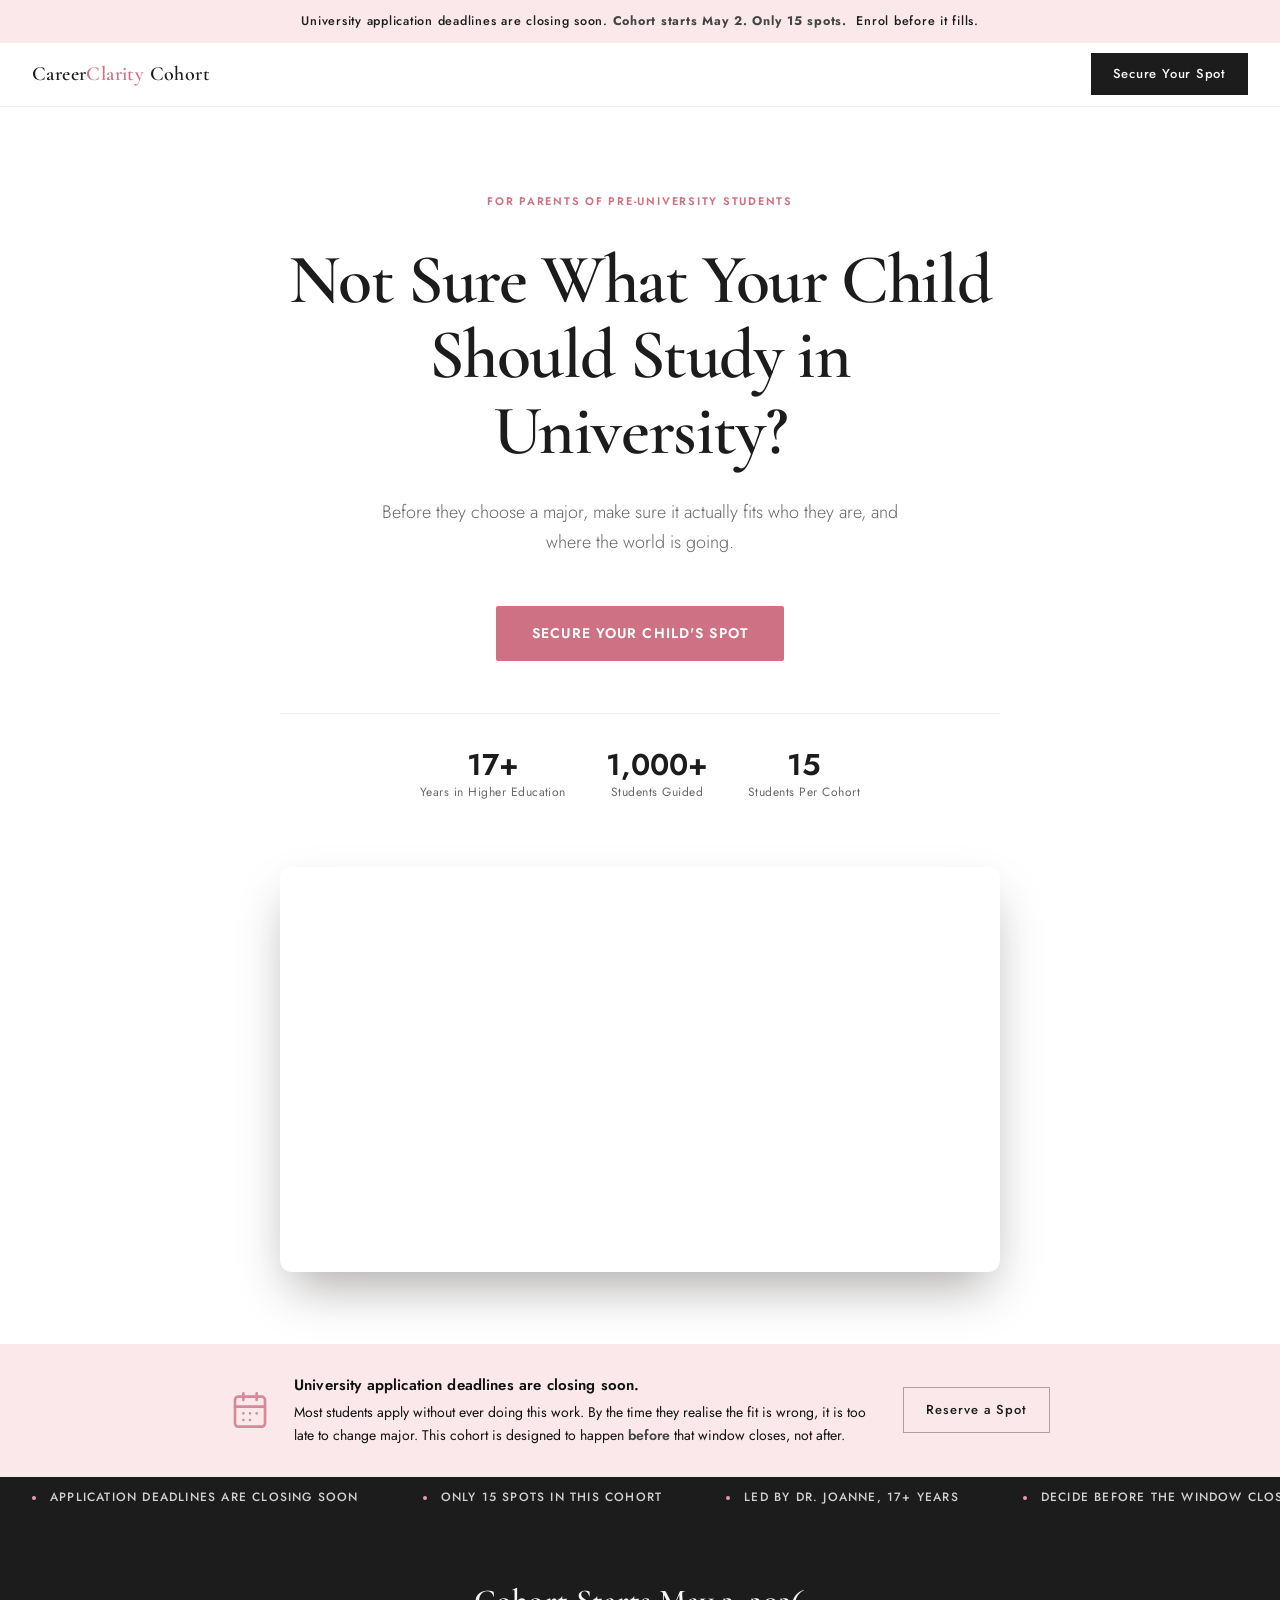
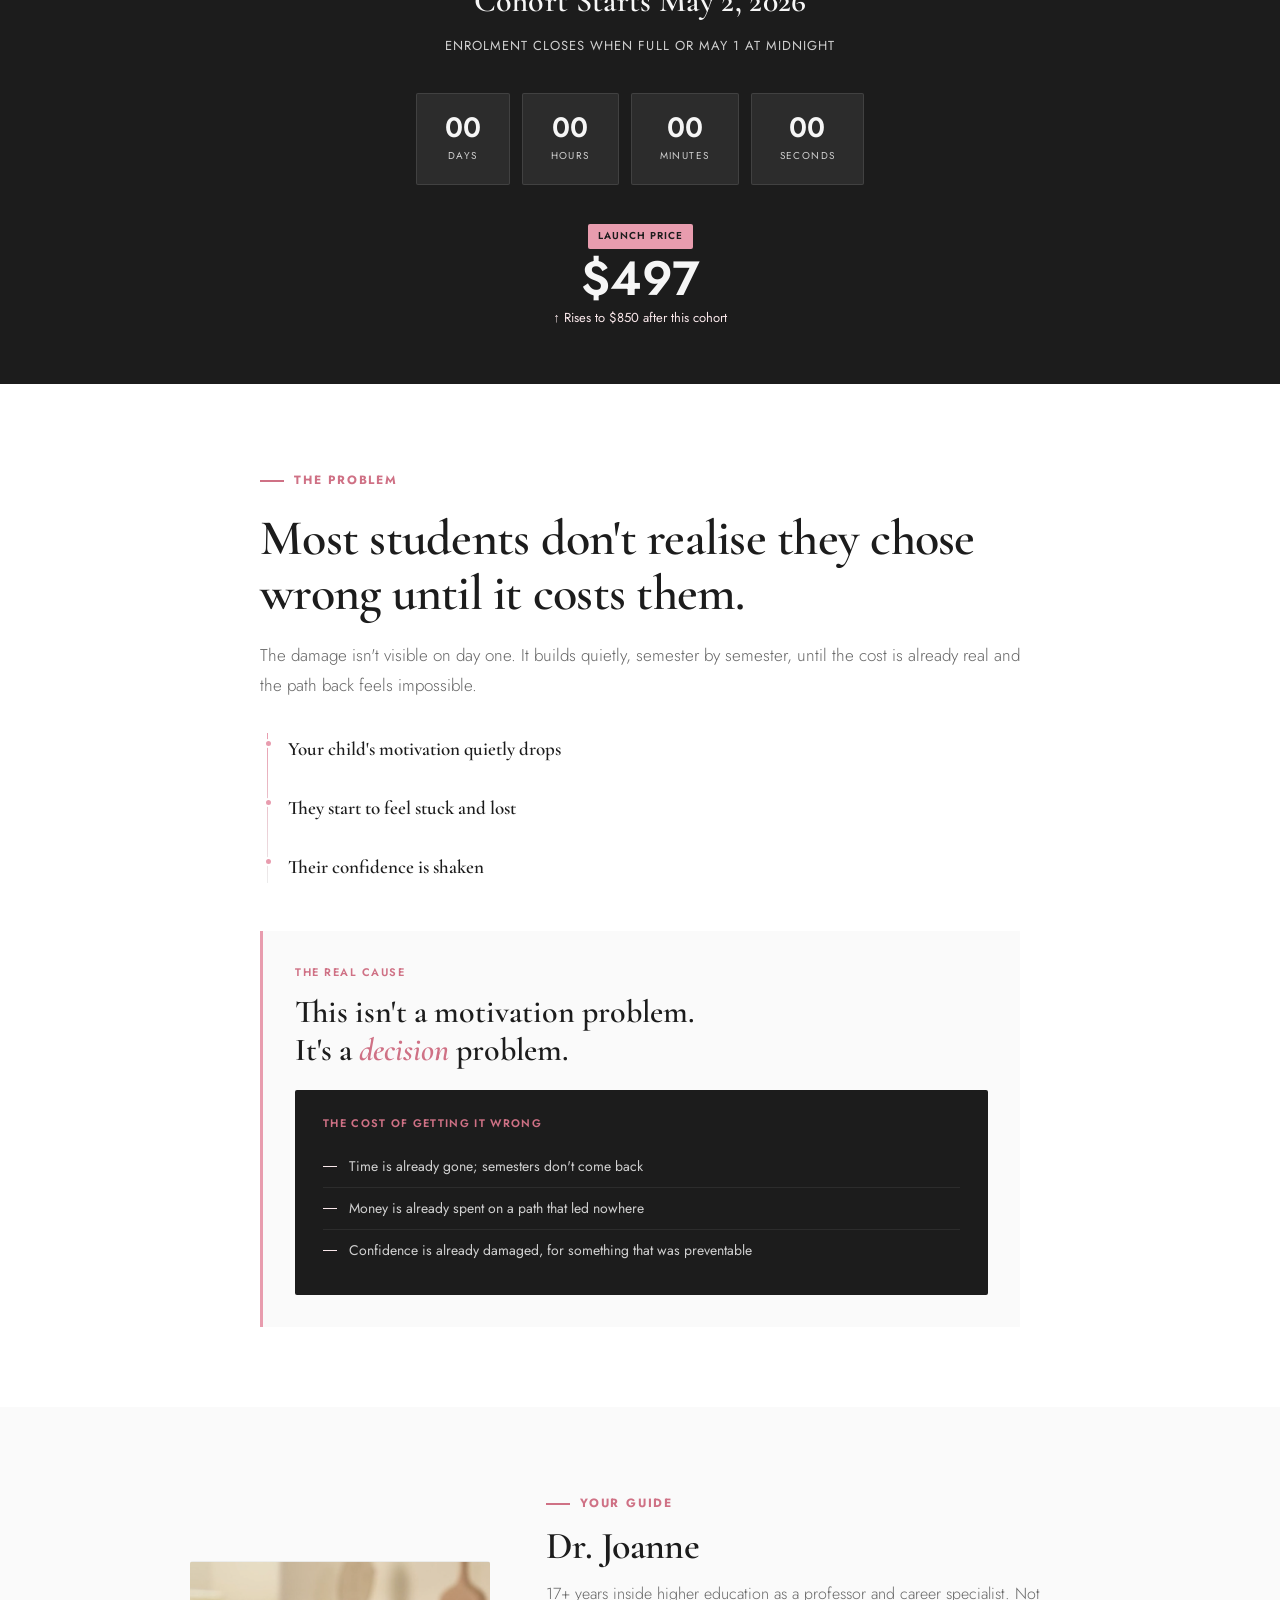
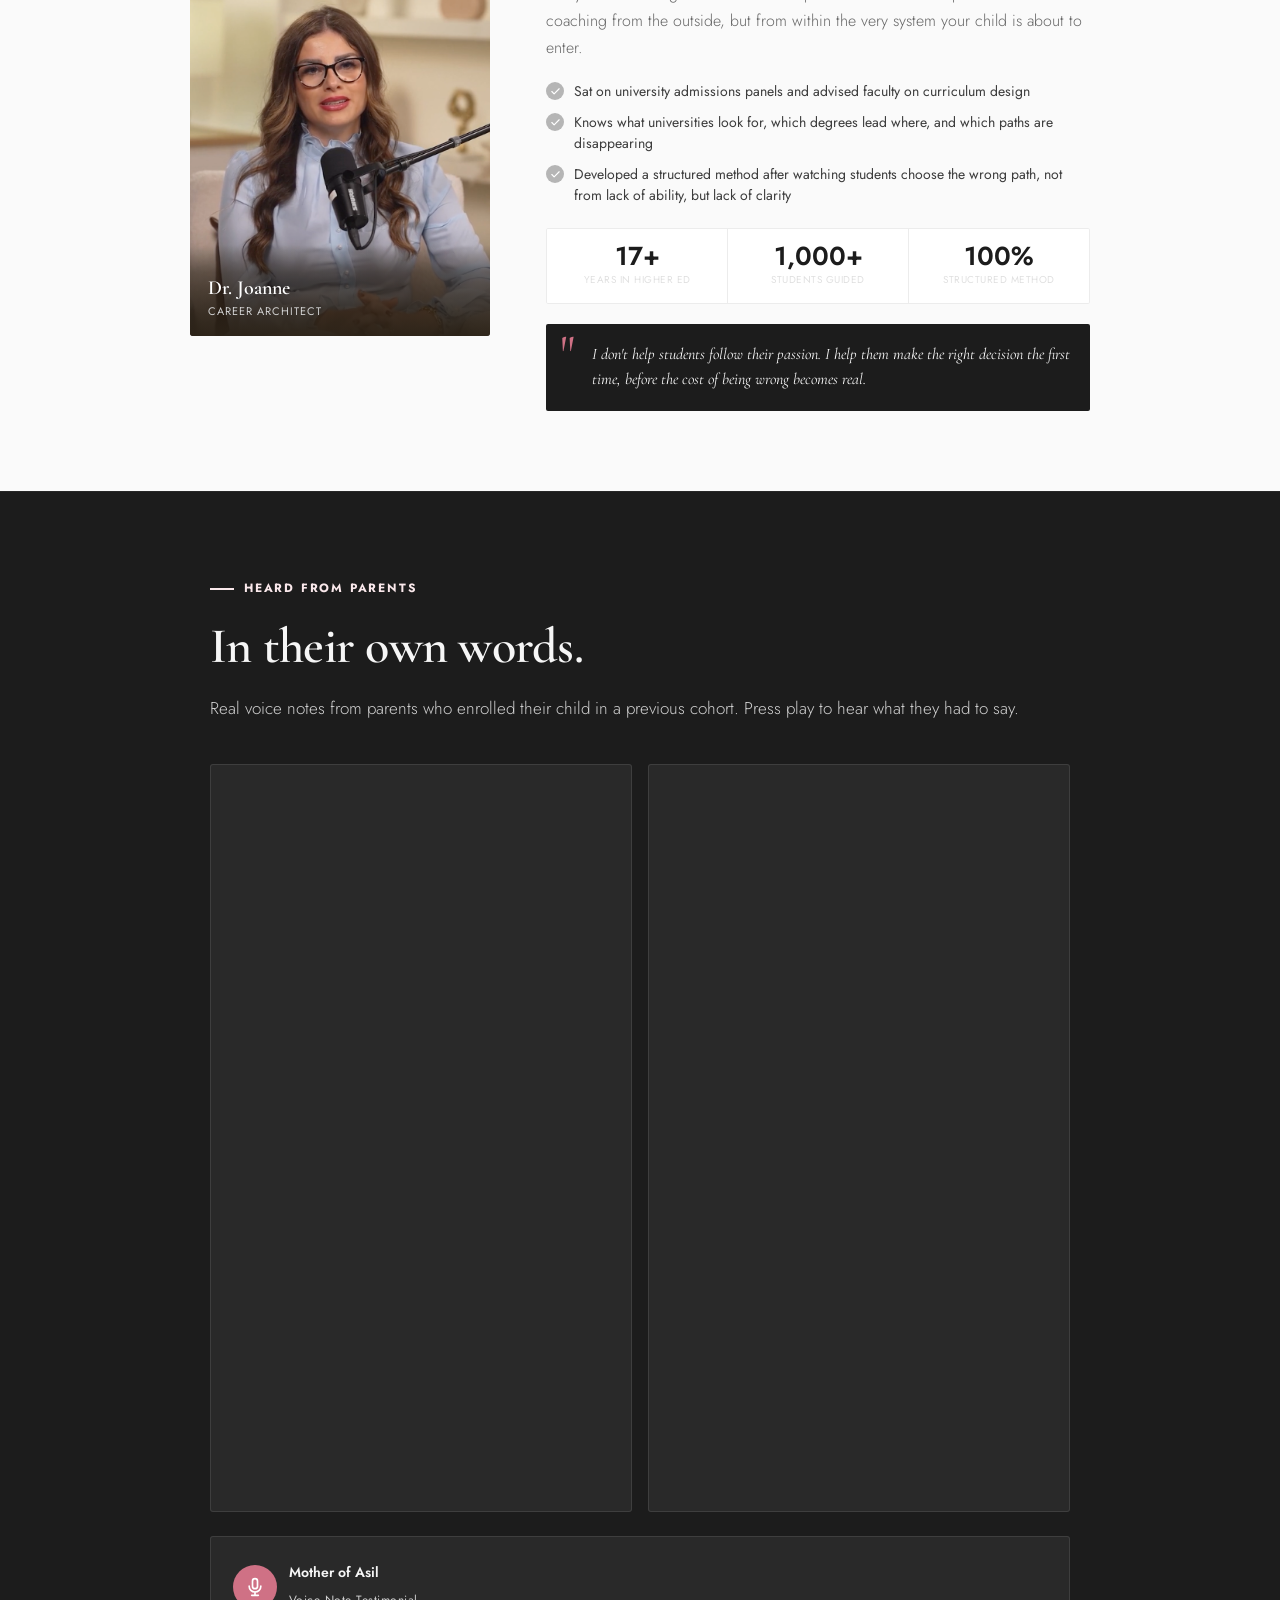
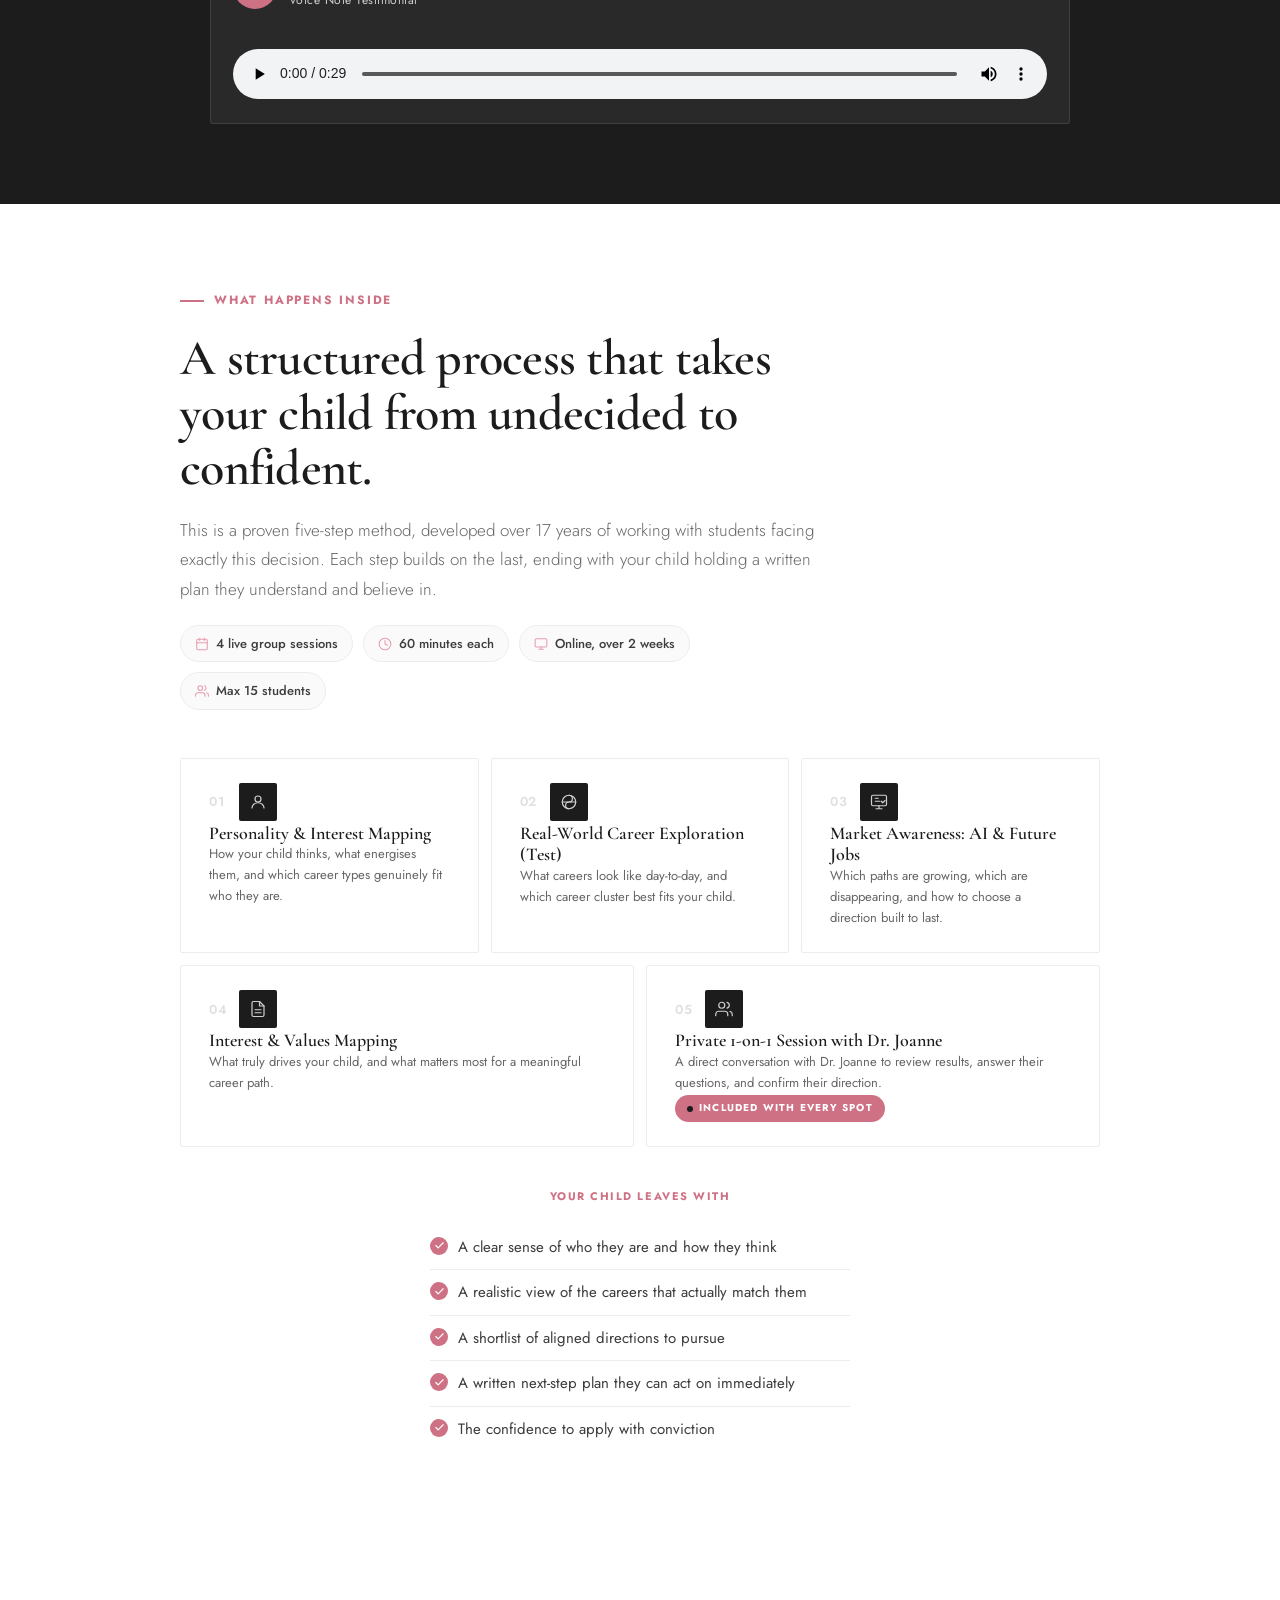
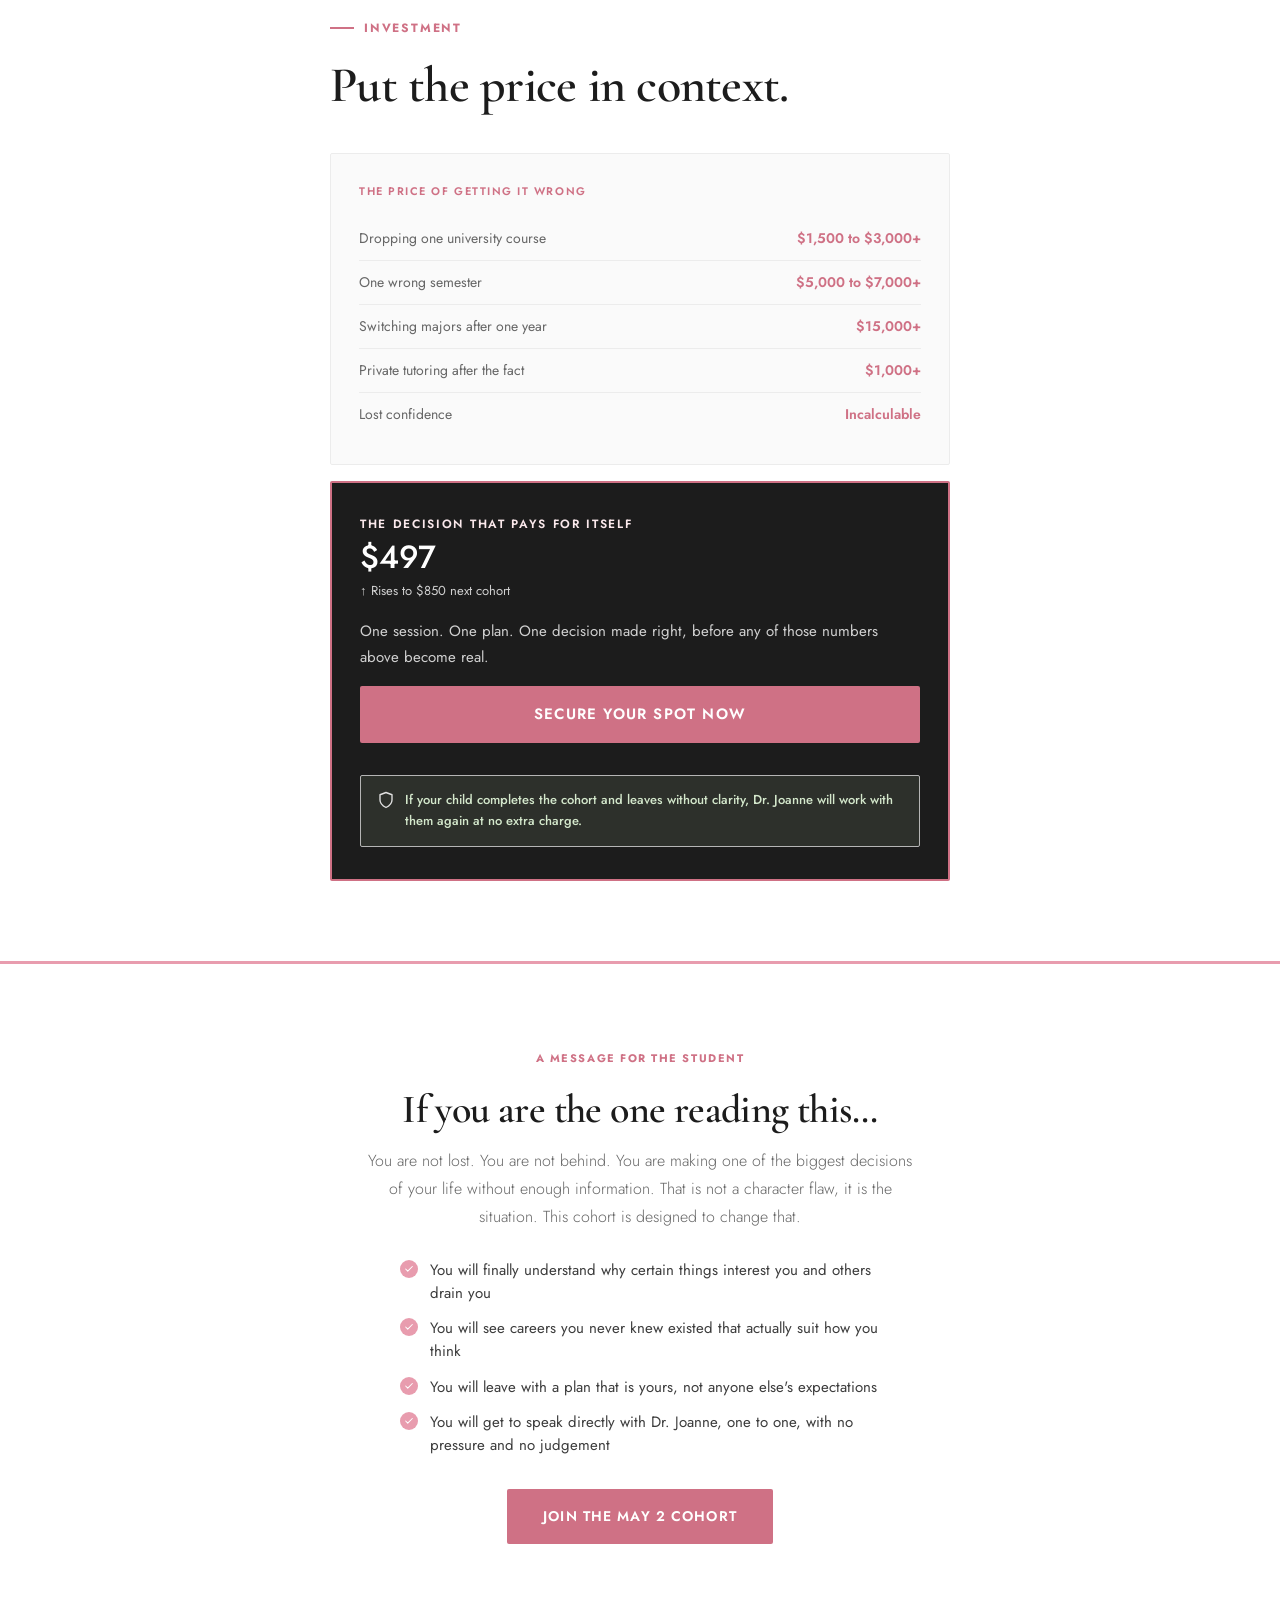
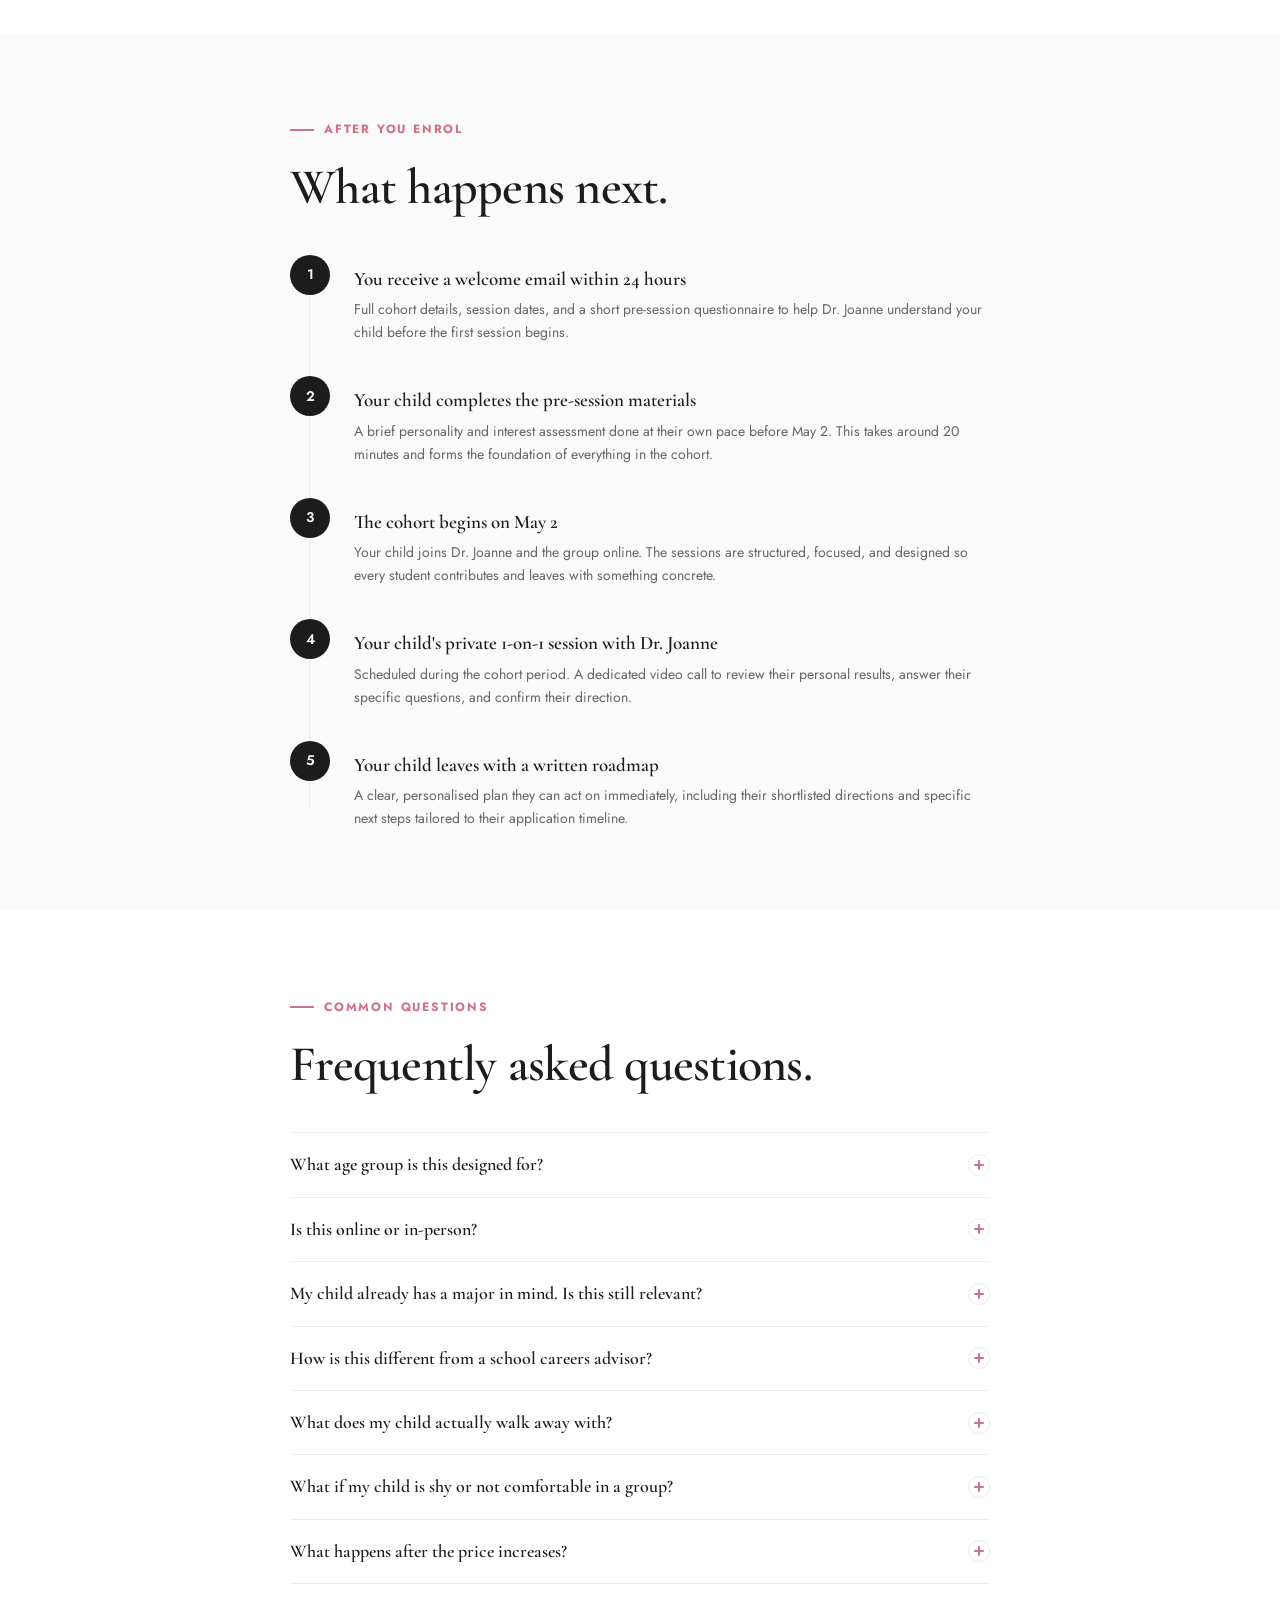
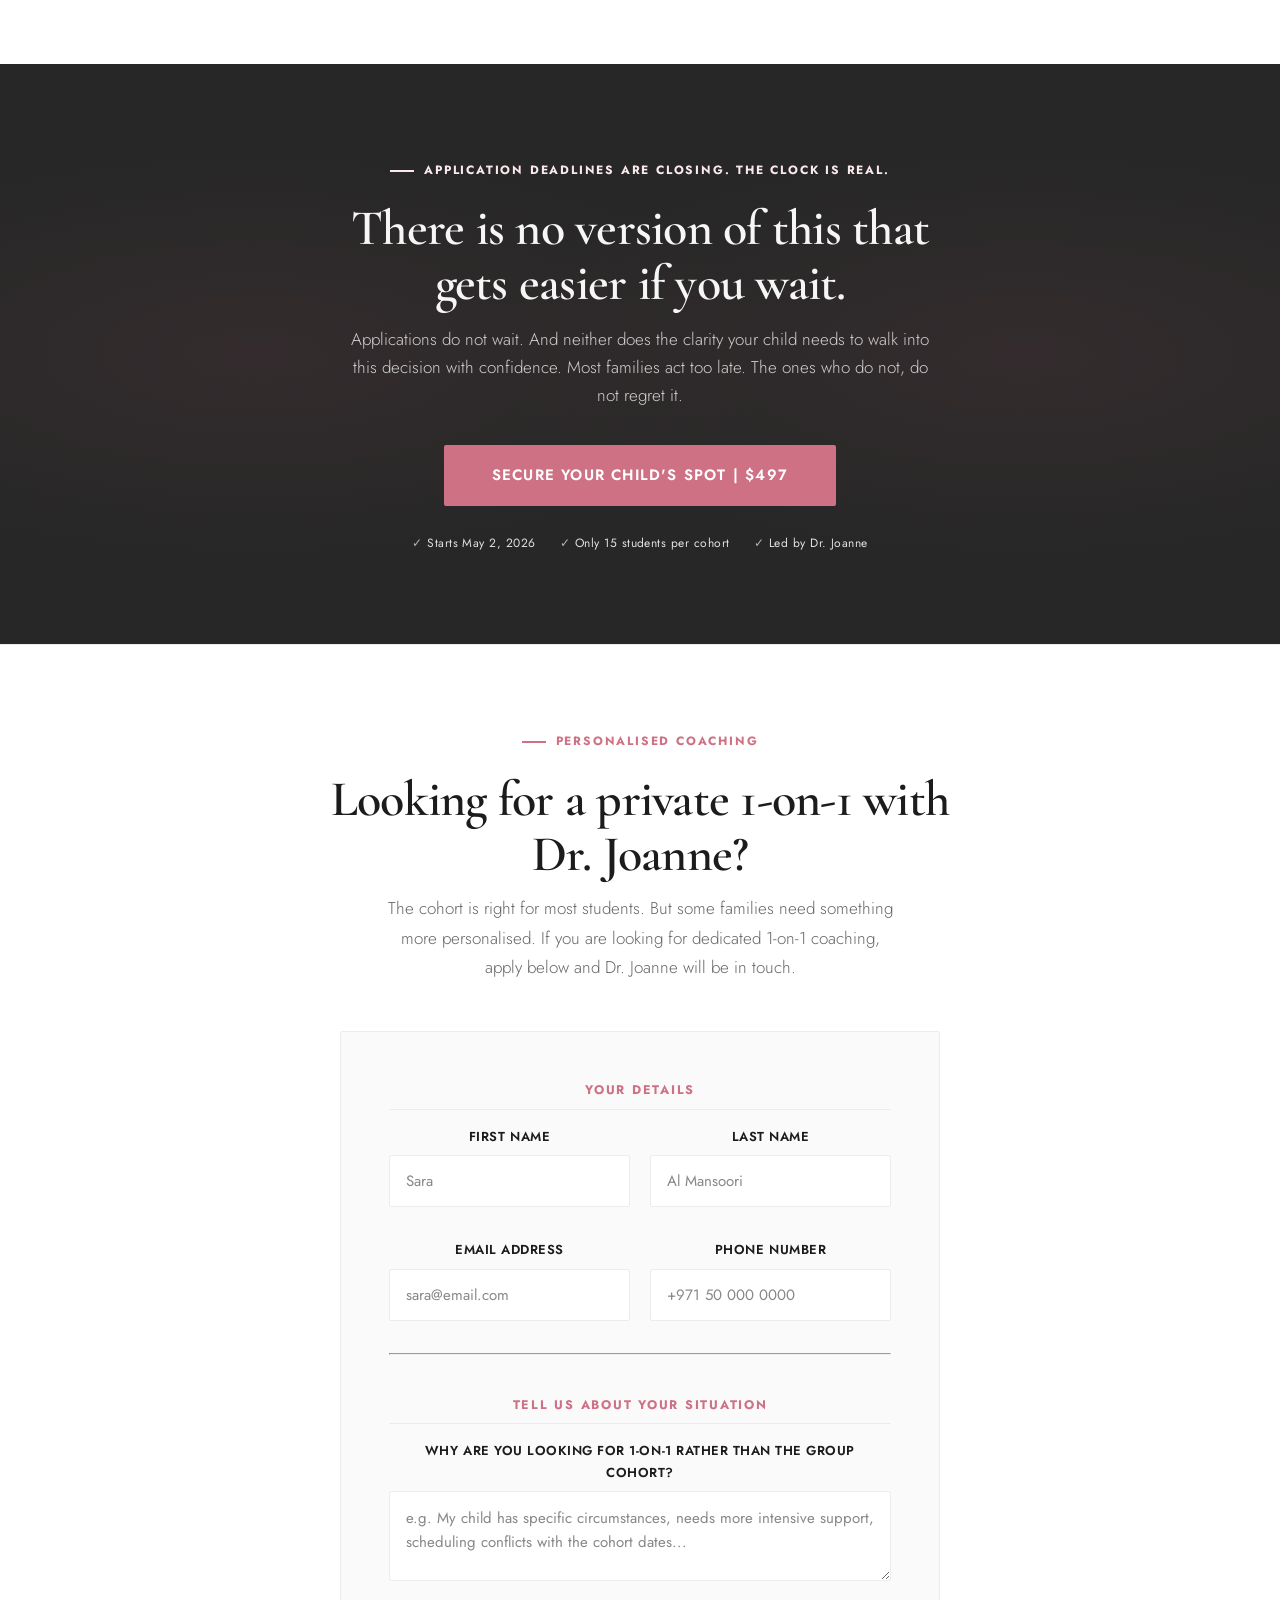
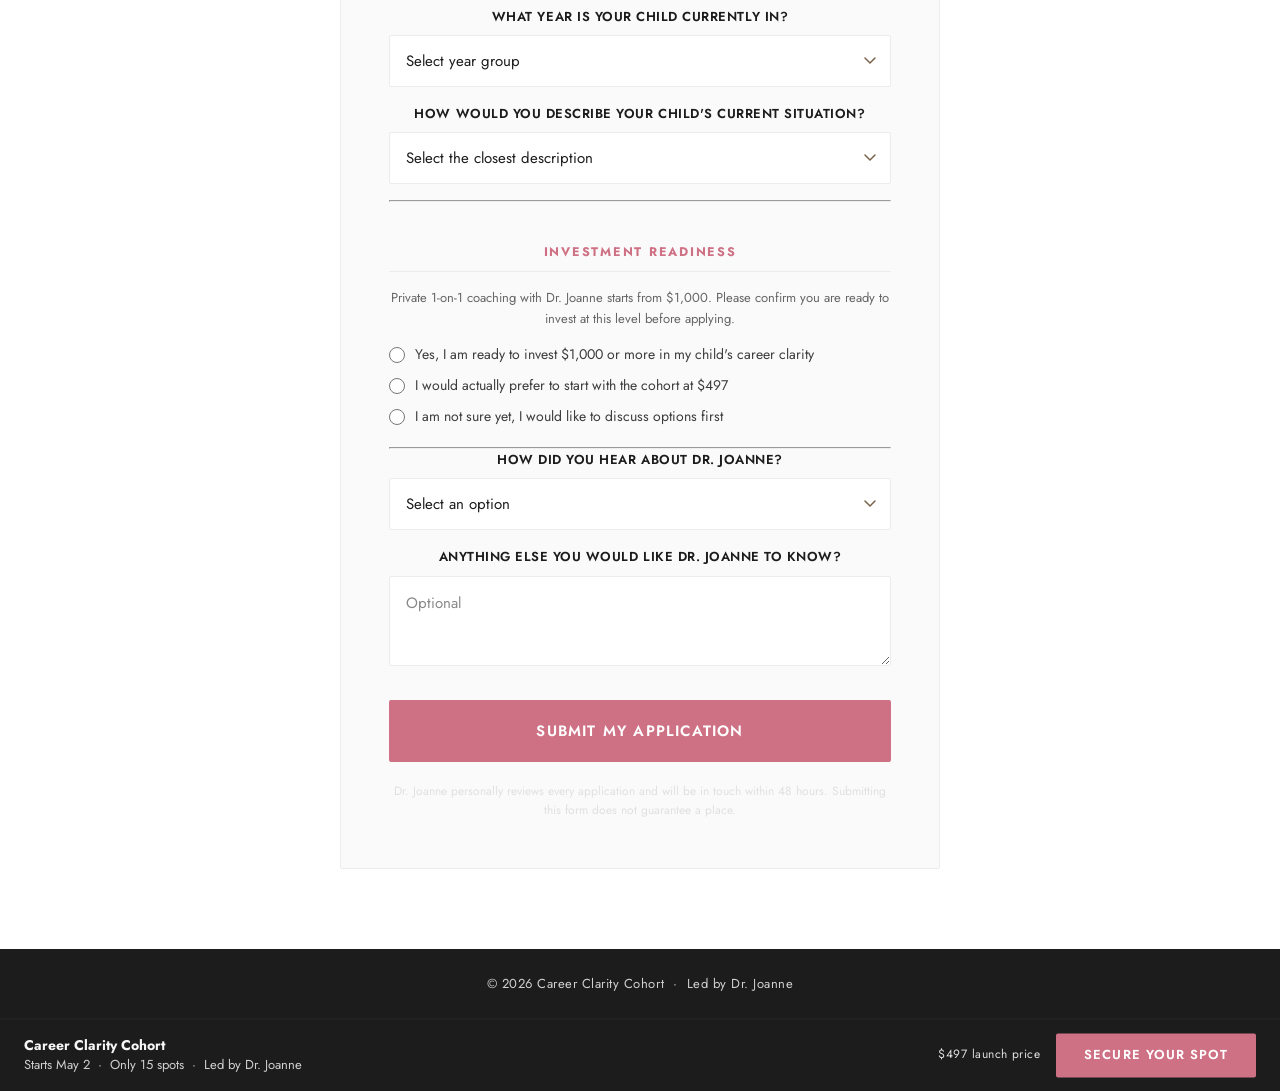
==== index.html @ 22e3869b "Add Meta Pixel: PageView on load, Lead on form submit, InitiateCheckout on CTA clicks" ====
<!DOCTYPE html>
<html lang="en">
<head>
<meta charset="UTF-8">
<meta name="viewport" content="width=device-width, initial-scale=1.0">
<title>Career Clarity Cohort | Dr. Joanne | Help Your Child Choose the Right University Path</title>
<meta name="description" content="A structured 5-step cohort led by Dr. Joanne with 17+ years in higher education. Help your pre-university child gain career clarity before application deadlines close.">
<link rel="preconnect" href="https://fonts.googleapis.com">
<link href="https://fonts.googleapis.com/css2?family=Cormorant+Garamond:ital,wght@0,400;0,500;0,600;0,700;1,400;1,600&family=Jost:wght@300;400;500;600&display=swap" rel="stylesheet">
<link rel="stylesheet" href="styles.css">

<!-- Meta Pixel Code -->
<script>
!function(f,b,e,v,n,t,s)
{if(f.fbq)return;n=f.fbq=function(){n.callMethod?
n.callMethod.apply(n,arguments):n.queue.push(arguments)};
if(!f._fbq)f._fbq=n;n.push=n;n.loaded=!0;n.version='2.0';
n.queue=[];t=b.createElement(e);t.async=!0;
t.src=v;s=b.getElementsByTagName(e)[0];
s.parentNode.insertBefore(t,s)}(window, document,'script',
'https://connect.facebook.net/en_US/fbevents.js');
fbq('init', '1620728325803821');
fbq('track', 'PageView');
</script>
<noscript><img height="1" width="1" style="display:none"
src="https://www.facebook.com/tr?id=1620728325803821&ev=PageView&noscript=1"
/></noscript>
<!-- End Meta Pixel Code -->
</head>
<body>

<!-- TOPBAR -->
<div class="topbar">
  University application deadlines are closing soon. <em>Cohort starts May 2. Only 15 spots.</em> &nbsp;Enrol before it fills.
</div>

<!-- NAV -->
<nav>
  <div class="nav-logo">Career<span>Clarity</span> Cohort</div>
  <a href="https://stan.store/DrJoanne/p/join-me-at-the-career-clarity-cohort"  class="nav-cta">Secure Your Spot</a>
</nav>

<!-- STICKY CTA -->
<div class="sticky-cta" id="stickyCta">
  <div class="sticky-cta-text">
    <strong>Career Clarity Cohort</strong>
    Starts May 2 &nbsp;·&nbsp; Only 15 spots &nbsp;·&nbsp; Led by Dr. Joanne
  </div>
  <div class="sticky-cta-right">
    <span class="sticky-cta-date">$497 launch price</span>
    <a href="https://stan.store/DrJoanne/p/join-me-at-the-career-clarity-cohort"  class="btn-primary">Secure Your Spot</a>
  </div>
</div>

<!-- HERO -->
<div class="hero" id="hero">
  <div class="hero-left">
    <div class="eyebrow">For Parents of Pre-University Students</div>
    <h1>Not Sure What Your Child<br>Should Study in University?</h1>
    <p class="hero-sub">Before they choose a major, make sure it actually fits who they are, and where the world is going.</p>
    <div class="hero-actions">
      <a href="https://stan.store/DrJoanne/p/join-me-at-the-career-clarity-cohort"  class="btn-primary">Secure Your Child's Spot</a>
    </div>
    <div class="hero-trust">
      <div class="trust-item">
        <span class="num" data-counter="17" data-suffix="+">0</span>
        <span class="lbl">Years in Higher Education</span>
      </div>
      <div class="trust-item">
        <span class="num" data-counter="1000" data-suffix="+">0</span>
        <span class="lbl">Students Guided</span>
      </div>
      <div class="trust-item">
        <span class="num" data-counter="15" data-suffix="">0</span>
        <span class="lbl">Students Per Cohort</span>
      </div>
    </div>
  </div>
</div>

<!-- VSL EMBED -->
<div class="vsl-wrap" data-reveal>
  <div class="vsl-embed">
    <iframe
      src="https://player.vimeo.com/video/1182881882?badge=0&autopause=0&player_id=0&app_id=58479&title=0&byline=0&portrait=0&responsive=1"
      frameborder="0"
      allow="autoplay; fullscreen; picture-in-picture; clipboard-write; encrypted-media"
      allowfullscreen
      title="Career Clarity Cohort — Watch: Is This Right for Your Child?"
    ></iframe>
  </div>
</div>

<!-- ADMISSIONS URGENCY BAR -->
<div class="admissions-bar">
  <div class="admissions-inner">
    <div class="adm-icon">
      <svg viewBox="0 0 24 24" fill="none" stroke="currentColor" stroke-width="1.6" stroke-linecap="round" stroke-linejoin="round"><rect x="3" y="4" width="18" height="18" rx="2"/><path d="M16 2v4M8 2v4M3 10h18"/><path d="M8 14h.01M12 14h.01M16 14h.01M8 18h.01M12 18h.01"/></svg>
    </div>
    <div class="adm-text">
      <strong>University application deadlines are closing soon.</strong>
      Most students apply without ever doing this work. By the time they realise the fit is wrong, it is too late to change major. This cohort is designed to happen <em>before</em> that window closes, not after.
    </div>
    <a href="#enroll" class="adm-cta">Reserve a Spot</a>
  </div>
</div>

<!-- TICKER -->
<div class="ticker" aria-hidden="true">
  <div class="ticker-inner">
    <span class="ticker-item"><span class="ticker-dot"></span> Application deadlines are closing soon</span>
    <span class="ticker-item"><span class="ticker-dot"></span> Only 15 spots in this cohort</span>
    <span class="ticker-item"><span class="ticker-dot"></span> Led by Dr. Joanne, 17+ years</span>
    <span class="ticker-item"><span class="ticker-dot"></span> Decide before the window closes</span>
    <span class="ticker-item"><span class="ticker-dot"></span> Structured. Small group. Results.</span>
    <span class="ticker-item"><span class="ticker-dot"></span> Real-world career exploration</span>
    <span class="ticker-item"><span class="ticker-dot"></span> Launch price: $497</span>
    <span class="ticker-item"><span class="ticker-dot"></span> Application deadlines are closing soon</span>
    <span class="ticker-item"><span class="ticker-dot"></span> Only 15 spots in this cohort</span>
    <span class="ticker-item"><span class="ticker-dot"></span> Led by Dr. Joanne, 17+ years</span>
    <span class="ticker-item"><span class="ticker-dot"></span> Decide before the window closes</span>
    <span class="ticker-item"><span class="ticker-dot"></span> Structured. Small group. Results.</span>
    <span class="ticker-item"><span class="ticker-dot"></span> Real-world career exploration</span>
    <span class="ticker-item"><span class="ticker-dot"></span> Launch price: $497</span>
  </div>
</div>

<!-- COUNTDOWN -->
<div class="urgency">
  <div class="urgency-heading">Cohort Starts May 2, 2026</div>
  <div class="urgency-sub">Enrolment closes when full or May 1 at midnight</div>
  <div class="countdown">
    <div class="cd-unit"><span class="num" id="cd-d">14</span><span class="lbl">Days</span></div>
    <div class="cd-unit"><span class="num" id="cd-h">09</span><span class="lbl">Hours</span></div>
    <div class="cd-unit"><span class="num" id="cd-m">22</span><span class="lbl">Minutes</span></div>
    <div class="cd-unit"><span class="num" id="cd-s">00</span><span class="lbl">Seconds</span></div>
  </div>
  <div class="urgency-bottom">
    <div class="urgency-price-block">
      <span class="launch-tag">Launch Price</span>
      <span class="price-main">$497</span>
      <span class="price-after">↑ Rises to $850 after this cohort</span>
    </div>
  </div>
</div>

<!-- PROBLEM STACKED -->
<section class="problem-section" id="problem">
  <div class="problem-stack">
    <div class="sec-label" data-reveal>The Problem</div>
    <h2 data-reveal>Most students don't realise they chose wrong until it costs them.</h2>
    <p class="body-lg" data-reveal>The damage isn't visible on day one. It builds quietly, semester by semester, until the cost is already real and the path back feels impossible.</p>

    <div class="timeline" data-reveal>
      <div class="tl-item">
        <h4>Your child's motivation quietly drops</h4>
      </div>
      <div class="tl-item">
        <h4>They start to feel stuck and lost</h4>
      </div>
      <div class="tl-item">
        <h4>Their confidence is shaken</h4>
      </div>
    </div>

    <div class="reframe-block" data-reveal>
      <div class="rb-label">The Real Cause</div>
      <h3>This isn't a motivation problem.<br>It's a <em>decision</em> problem.</h3>
      <div class="consequence-block">
        <h4>The cost of getting it wrong</h4>
        <ul>
          <li>Time is already gone; semesters don't come back</li>
          <li>Money is already spent on a path that led nowhere</li>
          <li>Confidence is already damaged, for something that was preventable</li>
        </ul>
      </div>
    </div>
  </div>
</section>

<!-- DR. JOANNE -->
<section class="authority-section" id="about">
  <div class="authority-inner">
    <div class="auth-photo-wrap" data-reveal>
      <img src="dr-joanna.png" alt="Dr. Joanne" style="width:100%;height:100%;object-fit:cover;object-position:center top;display:block;">
      <div class="auth-photo-caption">
        <span class="cn">Dr. Joanne</span>
        <span class="ct">Career Architect</span>
      </div>
    </div>
    <div class="auth-bio" data-reveal>
      <div class="sec-label">Your Guide</div>
      <h2>Dr. Joanne</h2>
      <p class="auth-tagline">17+ years inside higher education as a professor and career specialist. Not coaching from the outside, but from within the very system your child is about to enter.</p>
      <div class="auth-credentials">
        <div class="auth-cred-item">Sat on university admissions panels and advised faculty on curriculum design</div>
        <div class="auth-cred-item">Knows what universities look for, which degrees lead where, and which paths are disappearing</div>
        <div class="auth-cred-item">Developed a structured method after watching students choose the wrong path, not from lack of ability, but lack of clarity</div>
      </div>
      <div class="auth-stats">
        <div class="auth-stat"><span class="sn">17+</span><span class="sl">Years in Higher Ed</span></div>
        <div class="auth-stat"><span class="sn">1,000+</span><span class="sl">Students Guided</span></div>
        <div class="auth-stat"><span class="sn">100%</span><span class="sl">Structured Method</span></div>
      </div>
      <div class="auth-quote">
        <p>I don't help students follow their passion. I help them make the right decision the first time, before the cost of being wrong becomes real.</p>
      </div>
    </div>
  </div>
</section>

<!-- VOICE NOTES -->
<section class="voices-section">
  <div class="voices-inner">
    <div class="sec-label" data-reveal>Heard From Parents</div>
    <h2 data-reveal>In their own words.</h2>
    <p class="body-lg" data-reveal>Real voice notes from parents who enrolled their child in a previous cohort. Press play to hear what they had to say.</p>

    <div class="voices-grid" style="grid-template-columns: repeat(auto-fit, minmax(300px, 1fr));">
      <div class="voice-card" data-reveal style="padding:0; overflow:hidden;">
        <iframe src="https://player.vimeo.com/video/1183459157?h=0&title=0&byline=0&portrait=0" style="width:100%; aspect-ratio:9/16; border:none; display:block;" allow="autoplay; fullscreen; picture-in-picture" allowfullscreen></iframe>
      </div>

      <div class="voice-card" data-reveal data-delay="1" style="padding:0; overflow:hidden;">
        <iframe src="https://player.vimeo.com/video/1183459088?h=0&title=0&byline=0&portrait=0" style="width:100%; aspect-ratio:9/16; border:none; display:block;" allow="autoplay; fullscreen; picture-in-picture" allowfullscreen></iframe>
      </div>
    </div>

    <!-- Voice Note -->
    <div class="voice-card" data-reveal data-delay="2" style="margin-top: 24px;">
      <div style="display:flex;align-items:center;gap:12px; margin-bottom: 20px;">
        <div class="voice-avatar" style="background:var(--clay-text); color:#fff;">
          <svg style="width:20px;height:20px;" fill="none" stroke="currentColor" viewBox="0 0 24 24"><path stroke-linecap="round" stroke-linejoin="round" stroke-width="2" d="M19 11a7 7 0 01-7 7m0 0a7 7 0 01-7-7m7 7v4m0 0H8m4 0h4m-4-8a3 3 0 01-3-3V5a3 3 0 116 0v6a3 3 0 01-3 3z"></path></svg>
        </div>
        <div class="voice-meta">
          <span class="voice-name">Mother of Asil</span>
          <span class="voice-detail">Voice Note Testimonial</span>
        </div>
      </div>
      <audio controls style="width:100%; height: 50px; outline:none; border-radius: 4px;">
        <source src="whatsapp-audio-apr-14-2026.mp3" type="audio/mpeg">
        Your browser does not support the audio element.
      </audio>
    </div>

  </div>
</section>

<!-- SOLUTION -->
<section class="solution-section" id="solution">
  <div class="solution-inner">
    <div class="solution-intro" data-reveal>
      <div class="sec-label">What Happens Inside</div>
      <h2>A structured process that takes your child from undecided to confident.</h2>
      <p class="body-lg">This is a proven five-step method, developed over 17 years of working with students facing exactly this decision. Each step builds on the last, ending with your child holding a written plan they understand and believe in.</p>
      <div class="format-pills">
        <span class="format-pill">
          <svg viewBox="0 0 24 24" fill="none" stroke="currentColor" stroke-width="1.8" stroke-linecap="round" stroke-linejoin="round"><rect x="3" y="4" width="18" height="18" rx="2"/><path d="M16 2v4M8 2v4M3 10h18"/></svg>
          4 live group sessions
        </span>
        <span class="format-pill">
          <svg viewBox="0 0 24 24" fill="none" stroke="currentColor" stroke-width="1.8" stroke-linecap="round" stroke-linejoin="round"><circle cx="12" cy="12" r="10"/><polyline points="12 6 12 12 16 14"/></svg>
          60 minutes each
        </span>
        <span class="format-pill">
          <svg viewBox="0 0 24 24" fill="none" stroke="currentColor" stroke-width="1.8" stroke-linecap="round" stroke-linejoin="round"><rect x="2" y="3" width="20" height="14" rx="2"/><path d="M8 21h8M12 17v4"/></svg>
          Online, over 2 weeks
        </span>
        <span class="format-pill">
          <svg viewBox="0 0 24 24" fill="none" stroke="currentColor" stroke-width="1.8" stroke-linecap="round" stroke-linejoin="round"><path d="M17 21v-2a4 4 0 0 0-4-4H5a4 4 0 0 0-4 4v2"/><circle cx="9" cy="7" r="4"/><path d="M23 21v-2a4 4 0 0 0-3-3.87"/><path d="M16 3.13a4 4 0 0 1 0 7.75"/></svg>
          Max 15 students
        </span>
      </div>
    </div>

    <!-- TOP ROW: 3 steps -->
    <div class="steps-grid">
      <div class="step-card" data-reveal>
        <div class="step-top">
          <span class="step-num">01</span>
          <div class="step-icon"><svg viewBox="0 0 24 24"><circle cx="12" cy="8" r="4"/><path d="M4 20c0-4 3.6-7 8-7s8 3 8 7"/></svg></div>
        </div>
        <h4>Personality &amp; Interest Mapping</h4>
        <p>How your child thinks, what energises them, and which career types genuinely fit who they are.</p>
      </div>
      <div class="step-card" data-reveal data-delay="1">
        <div class="step-top">
          <span class="step-num">02</span>
          <div class="step-icon"><svg viewBox="0 0 24 24"><circle cx="12" cy="12" r="9"/><path d="M12 3a4.5 4.5 0 0 1 0 9 4.5 4.5 0 0 0 0 9"/><path d="M3 12h18"/></svg></div>
        </div>
        <h4>Real-World Career Exploration (Test)</h4>
        <p>What careers look like day-to-day, and which career cluster best fits your child.</p>
      </div>
      <div class="step-card" data-reveal data-delay="2">
        <div class="step-top">
          <span class="step-num">03</span>
          <div class="step-icon"><svg viewBox="0 0 24 24"><rect x="2" y="3" width="20" height="14" rx="2"/><path d="M8 21h8M12 17v4"/><path d="M7 7h4M7 11h6M15 11l2 2 3-3"/></svg></div>
        </div>
        <h4>Market Awareness: AI &amp; Future Jobs</h4>
        <p>Which paths are growing, which are disappearing, and how to choose a direction built to last.</p>
      </div>
    </div>

    <!-- BOTTOM ROW -->
    <div class="steps-bottom">
      <div class="step-card" data-reveal>
        <div class="step-top">
          <span class="step-num">04</span>
          <div class="step-icon"><svg viewBox="0 0 24 24"><path d="M14 2H6a2 2 0 0 0-2 2v16a2 2 0 0 0 2 2h12a2 2 0 0 0 2-2V8z"/><polyline points="14 2 14 8 20 8"/><line x1="16" y1="13" x2="8" y2="13"/><line x1="16" y1="17" x2="8" y2="17"/></svg></div>
        </div>
        <h4>Interest &amp; Values Mapping</h4>
        <p>What truly drives your child, and what matters most for a meaningful career path.</p>
      </div>
      <div class="step-card" data-reveal data-delay="1">
        <div class="step-top">
          <span class="step-num">05</span>
          <div class="step-icon"><svg viewBox="0 0 24 24"><path d="M17 21v-2a4 4 0 0 0-4-4H5a4 4 0 0 0-4 4v2"/><circle cx="9" cy="7" r="4"/><path d="M23 21v-2a4 4 0 0 0-3-3.87"/><path d="M16 3.13a4 4 0 0 1 0 7.75"/></svg></div>
        </div>
        <h4>Private 1-on-1 Session with Dr. Joanne</h4>
        <p>A direct conversation with Dr. Joanne to review results, answer their questions, and confirm their direction.</p>
        <span class="featured-badge">Included with Every Spot</span>
      </div>
    </div>

    <!-- OUTCOME CHECKLIST -->
    <div class="outcome-checklist" data-reveal>
      <span class="outcome-cl-label">Your child leaves with</span>
      <ul class="outcome-cl-list">
        <li>A clear sense of who they are and how they think</li>
        <li>A realistic view of the careers that actually match them</li>
        <li>A shortlist of aligned directions to pursue</li>
        <li>A written next-step plan they can act on immediately</li>
        <li>The confidence to apply with conviction</li>
      </ul>
    </div>
  </div>
</section>

<!-- PRICE -->
<section class="price-section" id="pricing">
  <div class="price-inner">
    <div class="sec-label" data-reveal>Investment</div>
    <h2 data-reveal>Put the price in context.</h2>
    <div class="price-grid">
      <div class="price-wrong" data-reveal>
        <h4>The Price of Getting It Wrong</h4>
        <ul>
          <li>Dropping one university course <strong>$1,500 to $3,000+</strong></li>
          <li>One wrong semester <strong>$5,000 to $7,000+</strong></li>
          <li>Switching majors after one year <strong>$15,000+</strong></li>
          <li>Private tutoring after the fact <strong>$1,000+</strong></li>
          <li>Lost confidence <strong>Incalculable</strong></li>
        </ul>
      </div>
      <div class="price-right" data-reveal>
        <div class="price-right-top">
          <div>
            <h4>The Decision That Pays for Itself</h4>
            <span class="big">$497</span>
            <span class="after">↑ Rises to $850 next cohort</span>
          </div>
        </div>
        <p>One session. One plan. One decision made right, before any of those numbers above become real.</p>
        <a href="https://stan.store/DrJoanne/p/join-me-at-the-career-clarity-cohort"  class="btn-primary">Secure Your Spot Now</a>
        <div class="guarantee-line">
          <svg viewBox="0 0 24 24" fill="none" stroke="currentColor" stroke-width="1.8" stroke-linecap="round" stroke-linejoin="round"><path d="M12 22s8-4 8-10V5l-8-3-8 3v7c0 6 8 10 8 10z"/></svg>
          <span>If your child completes the cohort and leaves without clarity, Dr. Joanne will work with them again at no extra charge.</span>
        </div>
      </div>
    </div>
  </div>
</section>

<!-- STUDENT PERSPECTIVE -->
<section class="student-section" data-reveal>
  <div class="student-inner">
    <div class="student-eyebrow">A message for the student</div>
    <h2>If you are the one reading this...</h2>
    <p>You are not lost. You are not behind. You are making one of the biggest decisions of your life without enough information. That is not a character flaw, it is the situation. This cohort is designed to change that.</p>
    <div class="student-points">
      <div class="student-point">You will finally understand why certain things interest you and others drain you</div>
      <div class="student-point">You will see careers you never knew existed that actually suit how you think</div>
      <div class="student-point">You will leave with a plan that is yours, not anyone else's expectations</div>
      <div class="student-point">You will get to speak directly with Dr. Joanne, one to one, with no pressure and no judgement</div>
    </div>
    <a href="https://stan.store/DrJoanne/p/join-me-at-the-career-clarity-cohort"  class="btn-primary">Join the May 2 Cohort</a>
  </div>
</section>

<!-- WHAT HAPPENS AFTER YOU ENROL -->
<section class="next-section">
  <div class="next-inner">
    <div class="sec-label" data-reveal>After You Enrol</div>
    <h2 data-reveal>What happens next.</h2>
    <div class="next-steps">
      <div class="next-step" data-reveal>
        <div class="next-circle">1</div>
        <div class="next-content">
          <h4>You receive a welcome email within 24 hours</h4>
          <p>Full cohort details, session dates, and a short pre-session questionnaire to help Dr. Joanne understand your child before the first session begins.</p>
        </div>
      </div>
      <div class="next-step" data-reveal>
        <div class="next-circle">2</div>
        <div class="next-content">
          <h4>Your child completes the pre-session materials</h4>
          <p>A brief personality and interest assessment done at their own pace before May 2. This takes around 20 minutes and forms the foundation of everything in the cohort.</p>
        </div>
      </div>
      <div class="next-step" data-reveal>
        <div class="next-circle">3</div>
        <div class="next-content">
          <h4>The cohort begins on May 2</h4>
          <p>Your child joins Dr. Joanne and the group online. The sessions are structured, focused, and designed so every student contributes and leaves with something concrete.</p>
        </div>
      </div>
      <div class="next-step" data-reveal>
        <div class="next-circle">4</div>
        <div class="next-content">
          <h4>Your child's private 1-on-1 session with Dr. Joanne</h4>
          <p>Scheduled during the cohort period. A dedicated video call to review their personal results, answer their specific questions, and confirm their direction.</p>
        </div>
      </div>
      <div class="next-step" data-reveal>
        <div class="next-circle">5</div>
        <div class="next-content">
          <h4>Your child leaves with a written roadmap</h4>
          <p>A clear, personalised plan they can act on immediately, including their shortlisted directions and specific next steps tailored to their application timeline.</p>
        </div>
      </div>
    </div>
  </div>
</section>

<!-- FAQ -->
<section class="faq-section" id="faq">
  <div class="faq-inner">
    <div class="sec-label" data-reveal>Common Questions</div>
    <h2 data-reveal>Frequently asked questions.</h2>
    <div class="faq-list">
      <div class="faq-item">
        <button class="faq-q">What age group is this designed for?<span class="faq-icon"></span></button>
        <div class="faq-a">The Career Clarity Cohort is designed for students in Years 10 to 12 who are approaching university application decisions. It works best when done at least a few months before applications are due, so there is time to act on the plan.</div>
      </div>
      <div class="faq-item">
        <button class="faq-q">Is this online or in-person?<span class="faq-icon"></span></button>
        <div class="faq-a">The cohort sessions are conducted online, so students can join from anywhere. The private 1-on-1 session with Dr. Joanne is also held online via video call.</div>
      </div>
      <div class="faq-item">
        <button class="faq-q">My child already has a major in mind. Is this still relevant?<span class="faq-icon"></span></button>
        <div class="faq-a">Absolutely. Many students who enter with a direction in mind leave with a stronger version of it, or discover a better-fitting alternative they had never considered. Having a starting point is actually helpful, this process either confirms it or improves it.</div>
      </div>
      <div class="faq-item">
        <button class="faq-q">How is this different from a school careers advisor?<span class="faq-icon"></span></button>
        <div class="faq-a">School careers advisors typically work with large numbers of students in short sessions and focus on general guidance. Dr. Joanne works with a maximum of 15 students per cohort, uses a structured proprietary method, has 17+ years of university-level experience, and every student receives a dedicated 1-on-1 session. The depth and personalisation are not comparable.</div>
      </div>
      <div class="faq-item">
        <button class="faq-q">What does my child actually walk away with?<span class="faq-icon"></span></button>
        <div class="faq-a">A personalised shortlist of aligned career directions, a clear understanding of why each one fits, and a written next-step roadmap they can action immediately. Plus the confidence that comes from having made the decision properly, not just guessed.</div>
      </div>
      <div class="faq-item">
        <button class="faq-q">What if my child is shy or not comfortable in a group?<span class="faq-icon"></span></button>
        <div class="faq-a">The cohort is kept intentionally small at 15 students, and Dr. Joanne creates a structured, low-pressure environment. Many parents tell us their quieter children actually opened up more in the group than they expected. And the private 1-on-1 session gives every student dedicated time with Dr. Joanne directly.</div>
      </div>
      <div class="faq-item">
        <button class="faq-q">What happens after the price increases?<span class="faq-icon"></span></button>
        <div class="faq-a">The launch price of $497 is available for this cohort only. Once it closes or fills, the next cohort will be priced at $850. There is no way to lock in the current price after the cohort closes.</div>
      </div>
    </div>
  </div>
</section>

<!-- FINAL CTA -->
<section class="cta-section" id="enroll">
  <div class="cta-inner" data-reveal>
    <div class="sec-label">Application deadlines are closing. The clock is real.</div>
    <h2>There is no version of this that gets easier if you wait.</h2>
    <p>Applications do not wait. And neither does the clarity your child needs to walk into this decision with confidence. Most families act too late. The ones who do not, do not regret it.</p>
    <a href="https://stan.store/DrJoanne/p/join-me-at-the-career-clarity-cohort"  class="btn-primary" style="font-size:15px;padding:18px 48px;">Secure Your Child's Spot | $497</a>
    <div class="cta-meta">
      <span>Starts May 2, 2026</span>
      <span>Only 15 students per cohort</span>
      <span>Led by Dr. Joanne</span>
    </div>
  </div>
</section>

<!-- 1-ON-1 APPLICATION -->
<section class="onetone-section" id="apply-1on1">
  <div class="onetone-section-inner">
    <div class="sec-label" data-reveal>Personalised Coaching</div>
    <h2 data-reveal>Looking for a private 1-on-1 with Dr. Joanne?</h2>
    <p class="body-lg" data-reveal>The cohort is right for most students. But some families need something more personalised. If you are looking for dedicated 1-on-1 coaching, apply below and Dr. Joanne will be in touch.</p>

    <div class="apply-form" data-reveal>
      <form id="applicationForm">
        <div id="formContent">
          <span class="form-section-label">Your details</span>
          <div class="form-row">
            <div class="form-group">
              <label class="form-label">First name</label>
              <input type="text" class="form-input" placeholder="Sara" required>
              <span class="form-error-msg">Please enter your first name</span>
            </div>
            <div class="form-group">
              <label class="form-label">Last name</label>
              <input type="text" class="form-input" placeholder="Al Mansoori" required>
              <span class="form-error-msg">Please enter your last name</span>
            </div>
          </div>
          <div class="form-row">
            <div class="form-group">
              <label class="form-label">Email address</label>
              <input type="email" class="form-input" placeholder="sara@email.com" required>
              <span class="form-error-msg">Please enter a valid email</span>
            </div>
            <div class="form-group">
              <label class="form-label">Phone number</label>
              <input type="tel" class="form-input" placeholder="+971 50 000 0000">
            </div>
          </div>

          <hr class="form-divider">
          <span class="form-section-label">Tell us about your situation</span>

          <div class="form-group">
            <label class="form-label">Why are you looking for 1-on-1 rather than the group cohort?</label>
            <textarea class="form-textarea" placeholder="e.g. My child has specific circumstances, needs more intensive support, scheduling conflicts with the cohort dates..." required></textarea>
            <span class="form-error-msg">Please tell us why you're interested</span>
          </div>

          <div class="form-group">
            <label class="form-label">What year is your child currently in?</label>
            <select class="form-select" required>
              <option value="" disabled selected>Select year group</option>
              <option>Year 9</option>
              <option>Year 10</option>
              <option>Year 11</option>
              <option>Year 12</option>
              <option>Year 13 / Pre-university gap year</option>
              <option>Other</option>
            </select>
            <span class="form-error-msg">Please select a year group</span>
          </div>

          <div class="form-group">
            <label class="form-label">How would you describe your child's current situation?</label>
            <select class="form-select" required>
              <option value="" disabled selected>Select the closest description</option>
              <option>Completely undecided, no idea where to start</option>
              <option>Has some ideas but unsure if they are the right ones</option>
              <option>Has a direction but wants expert confirmation</option>
              <option>Already applied but questioning the choice</option>
            </select>
            <span class="form-error-msg">Please select an option</span>
          </div>

          <hr class="form-divider">
          <span class="form-section-label">Investment readiness</span>
          <p style="font-size:13px;color:var(--walnut);margin-bottom:14px;line-height:1.6;">Private 1-on-1 coaching with Dr. Joanne starts from $1,000. Please confirm you are ready to invest at this level before applying.</p>

          <div class="form-radio-group" style="margin-bottom:20px;">
            <label class="form-radio-item">
              <input type="radio" name="investment" value="yes">
              <span>Yes, I am ready to invest $1,000 or more in my child's career clarity</span>
            </label>
            <label class="form-radio-item">
              <input type="radio" name="investment" value="cohort">
              <span>I would actually prefer to start with the cohort at $497</span>
            </label>
            <label class="form-radio-item">
              <input type="radio" name="investment" value="unsure">
              <span>I am not sure yet, I would like to discuss options first</span>
            </label>
          </div>

          <hr class="form-divider">

          <div class="form-group">
            <label class="form-label">How did you hear about Dr. Joanne?</label>
            <select class="form-select">
              <option value="" disabled selected>Select an option</option>
              <option>Referred by a friend or family member</option>
              <option>Social media</option>
              <option>Google search</option>
              <option>School or teacher recommendation</option>
              <option>Other</option>
            </select>
          </div>

          <div class="form-group">
            <label class="form-label">Anything else you would like Dr. Joanne to know?</label>
            <textarea class="form-textarea" placeholder="Optional"></textarea>
          </div>

          <button type="submit" class="form-submit">Submit My Application</button>
          <p class="form-note">Dr. Joanne personally reviews every application and will be in touch within 48 hours. Submitting this form does not guarantee a place.</p>
        </div>

        <div class="form-success" id="formSuccess">
          <div class="success-icon">
            <svg width="28" height="28" viewBox="0 0 24 24" fill="none" stroke="white" stroke-width="2.5" stroke-linecap="round" stroke-linejoin="round"><polyline points="20 6 9 17 4 12"/></svg>
          </div>
          <h3>Application Received</h3>
          <p>Thank you for your interest. Dr. Joanne will personally review your application and be in touch within 48 hours.</p>
        </div>
      </form>
    </div>
  </div>
</section>

<footer>
  © 2026 Career Clarity Cohort &nbsp;·&nbsp; Led by Dr. Joanne
</footer>
<script src="script.js"></script>
</body>
</html>
---- styles.css ----
/* ══════════════════════════════════════════
   Career Clarity Cohort — Dr. Joanne
   Extracted & Enhanced Stylesheet
   ══════════════════════════════════════════ */

:root {
  /* Text and base structural colors (Dark/Grey/White) */
  --soil:    #1c1c1c;
  --bark:    #272727;
  --cedar:   #3c3c3c;
  --walnut:  #666666;
  --sand:    #d0d0d0;
  --linen:   #f6f6f6;
  --parchment: #fafafa;  /* Very Light Off-White (Contrast) */
  --cream:   #ffffff;    /* Pure White Base */
  --white:   #ffffff;

  /* Accent Colors (Pinks) */
  --clay:    #e89cae;  /* Main Pink Accent */
  --clay-lt: #fae8eb;  /* Light Pink Backgrounds */
  --clay-dk: #cf7185;  /* Darker Pink for Hover states */
  --clay-text: #cf7185; /* High-contrast Pink for text on light backgrounds */
  
  --sage:    #b5b5b5;  
  --sage-lt: #e0e0e0;
  
  --rust:    #e8c4c7;  
  --rust-lt: #fae8eb;
  
  --red-dark: #fae8eb; /* Topbar banner mapped to light pink */
  
  --border:  #ececec;
  --faint:   #e0e0e0;
}

*, *::before, *::after { box-sizing: border-box; margin: 0; padding: 0; }
html { scroll-behavior: smooth; scroll-padding-top: 80px; }

body {
  font-family: 'Jost', sans-serif;
  background: var(--cream);
  color: var(--soil);
  line-height: 1.65;
  overflow-x: hidden;
}

/* ── TOPBAR ── */
.topbar {
  background: var(--red-dark);
  color: #1c1c1c;
  text-align: center;
  padding: 11px 20px;
  font-size: 12.5px;
  font-weight: 500;
  letter-spacing: 0.06em;
}
.topbar em { color: #444444; font-style: normal; font-weight: 700; }

/* ── NAV ── */
nav {
  background: var(--cream);
  border-bottom: 1px solid var(--border);
  padding: 0 32px;
  display: flex;
  align-items: center;
  justify-content: space-between;
  height: 64px;
  position: sticky;
  top: 0;
  z-index: 100;
}
.nav-logo {
  font-family: 'Cormorant Garamond', Georgia, serif;
  font-size: 20px;
  font-weight: 600;
  letter-spacing: 0.02em;
  color: var(--soil);
}
.nav-logo span { color: var(--clay-dk); }
.nav-cta {
  background: var(--soil);
  color: var(--linen);
  font-size: 13px;
  font-weight: 500;
  letter-spacing: 0.06em;
  padding: 10px 22px;
  border: none;
  cursor: pointer;
  text-decoration: none;
  position: relative;
  overflow: hidden;
  transition: background 0.3s, box-shadow 0.3s, transform 0.2s;
}
.nav-cta::before {
  content: '';
  position: absolute;
  top: -50%; left: -60%;
  width: 40%; height: 200%;
  background: linear-gradient(105deg, transparent 30%, rgba(255,255,255,0.15) 50%, transparent 70%);
  transform: skewX(-20deg);
  transition: left 0.6s ease;
  pointer-events: none;
}
.nav-cta:hover::before { left: 120%; }
.nav-cta:hover { background: var(--bark); box-shadow: 0 2px 12px rgba(44,35,24,0.3); transform: translateY(-1px); }

/* ── HERO ── */
.hero {
  max-width: 800px;
  margin: 0 auto;
  padding: 80px 40px 64px;
  text-align: center;
}
@media(max-width:600px){ .hero { padding: 56px 24px 48px; } }
.hero-left { width: 100%; }

.eyebrow {
  display: inline-flex;
  align-items: center;
  gap: 10px;
  font-size: 11px;
  font-weight: 600;
  letter-spacing: 0.16em;
  text-transform: uppercase;
  color: var(--clay-dk);
  margin-bottom: 32px;
  justify-content: center;
}

h1 {
  font-family: 'Cormorant Garamond', Georgia, serif;
  font-size: clamp(40px, 5.5vw, 70px);
  font-weight: 600;
  line-height: 1.08;
  letter-spacing: -0.02em;
  color: var(--soil);
  margin-bottom: 28px;
}
h1 em { font-style: italic; color: var(--clay-dk); }

.hero-sub {
  font-size: 18px;
  color: var(--walnut);
  font-weight: 300;
  line-height: 1.7;
  max-width: 520px;
  margin: 0 auto 48px;
}

.btn-primary {
  display: inline-block;
  background: var(--clay-dk);
  color: #ffffff;
  font-family: 'Jost', sans-serif;
  font-size: 14px;
  font-weight: 600;
  letter-spacing: 0.08em;
  padding: 16px 36px;
  text-decoration: none;
  border: none;
  border-radius: 2px;
  cursor: pointer;
  position: relative;
  overflow: hidden;
  transition: all 0.3s cubic-bezier(0.25, 1, 0.5, 1);
  text-transform: uppercase;
}
.btn-primary::before {
  content: '';
  position: absolute;
  top: -50%; left: -60%;
  width: 40%;
  height: 200%;
  background: linear-gradient(105deg, transparent 30%, rgba(255,255,255,0.25) 50%, transparent 70%);
  transform: skewX(-20deg);
  transition: left 0.6s ease;
  pointer-events: none;
}
.btn-primary:hover::before { left: 120%; }
.btn-primary:hover {
  background: #cf7185;
  transform: translateY(-2px);
  box-shadow: 0 4px 20px rgba(142,43,66,0.35), 0 0 12px rgba(142,43,66,0.15);
}
.btn-primary:active { transform: translateY(0); box-shadow: 0 2px 8px rgba(142,43,66,0.25); }

.btn-outline {
  display: inline-block;
  background: transparent;
  color: var(--soil);
  font-family: 'Jost', sans-serif;
  font-size: 14px;
  font-weight: 600;
  letter-spacing: 0.07em;
  padding: 15px 36px;
  text-decoration: none;
  border: 1.5px solid var(--clay-dk);
  border-radius: 2px;
  cursor: pointer;
  transition: all 0.3s ease;
  text-transform: uppercase;
}
.btn-outline:hover { background: var(--clay-lt); border-color: var(--clay-dk); }

/* ══════════════════════════════════════════
   VSL EMBED
   ══════════════════════════════════════════ */
.vsl-wrap {
  width: 100%;
  max-width: 900px;
  margin: 0 auto;
  padding: 0 24px 60px;
}
.vsl-embed {
  padding: 56.25% 0 0 0;
  position: relative;
  border-radius: 12px;
  overflow: hidden;
  box-shadow: 0 24px 48px -12px rgba(44, 36, 31, 0.4);
}
.vsl-embed iframe {
  position: absolute;
  top: 0;
  left: 0;
  width: 100%;
  height: 100%;
}

.hero-actions { display: flex; align-items: center; justify-content: center; gap: 16px; flex-wrap: wrap; }

.hero-trust {
  display: flex;
  justify-content: center;
  gap: 40px;
  margin-top: 52px;
  padding-top: 36px;
  border-top: 1px solid var(--border);
  flex-wrap: wrap;
}
.trust-item .num {
  font-family: 'Jost', sans-serif;
  font-size: 30px;
  font-weight: 600;
  color: var(--soil);
  line-height: 1;
  display: block;
}
.trust-item .lbl {
  font-size: 12px;
  color: var(--walnut);
  letter-spacing: 0.04em;
  margin-top: 3px;
  display: block;
}

/* ── VSL ── */
.vsl-wrap {
  max-width: 800px;
  margin: 0 auto;
  padding: 0 40px 72px;
}
@media(max-width:600px){ .vsl-wrap { padding: 0 20px 56px; } }
.vsl-placeholder {
  width: 100%;
  aspect-ratio: 16/9;
  background: var(--soil);
  border-radius: 4px;
  display: flex;
  flex-direction: column;
  align-items: center;
  justify-content: center;
  gap: 16px;
  border: 1px solid rgba(255,255,255,0.06);
  cursor: pointer;
  position: relative;
  overflow: hidden;
}
.vsl-placeholder::before {
  content: '';
  position: absolute; inset: 0;
  background: repeating-linear-gradient(45deg, transparent, transparent 40px, rgba(255,255,255,0.015) 40px, rgba(255,255,255,0.015) 41px);
}
.vsl-play {
  width: 68px; height: 68px;
  background: var(--clay);
  border-radius: 50%;
  display: flex; align-items: center; justify-content: center;
  position: relative; z-index: 1;
  transition: background 0.2s, transform 0.15s;
}
.vsl-placeholder:hover .vsl-play { background: var(--clay-lt); transform: scale(1.06); }
.vsl-play::after {
  content: '';
  display: block;
  width: 0; height: 0;
  border-style: solid;
  border-width: 11px 0 11px 20px;
  border-color: transparent transparent transparent #fff;
  margin-left: 4px;
}
.vsl-label {
  font-size: 13px;
  color: var(--sand);
  letter-spacing: 0.08em;
  text-transform: uppercase;
  position: relative; z-index: 1;
}
.vsl-duration {
  position: absolute;
  bottom: 14px; right: 18px;
  font-size: 12px;
  color: var(--faint);
  letter-spacing: 0.06em;
}

/* ── ADMISSIONS URGENCY BAR ── */
.admissions-bar {
  background: var(--red-dark);
  border-top: 1px solid rgba(255,255,255,0.06);
  border-bottom: 1px solid rgba(255,255,255,0.06);
}
.admissions-inner {
  max-width: 900px;
  margin: 0 auto;
  padding: 28px 40px;
  display: flex;
  align-items: center;
  gap: 24px;
  flex-wrap: wrap;
}
@media(max-width:680px){ .admissions-inner { padding: 24px 20px; } }
.adm-icon { width: 40px; height: 40px; color: #d68997; flex-shrink: 0; }
.adm-icon svg { width: 40px; height: 40px; }
.adm-text { flex: 1; min-width: 220px; font-size: 14px; color: #111111; line-height: 1.65; }
.adm-text strong { display: block; font-size: 15px; font-weight: 600; color: #111111; margin-bottom: 4px; letter-spacing: 0.01em; }
.adm-text em { font-style: normal; font-weight: 600; color: #444444; }
.adm-cta {
  display: inline-block;
  background: transparent;
  border: 1px solid rgba(28,28,28,0.35);
  color: #1c1c1c;
  font-family: 'Jost', sans-serif;
  font-size: 13px;
  font-weight: 500;
  letter-spacing: 0.07em;
  padding: 11px 22px;
  text-decoration: none;
  white-space: nowrap;
  flex-shrink: 0;
  position: relative;
  overflow: hidden;
  transition: background 0.3s, border-color 0.3s, box-shadow 0.3s, transform 0.2s;
}
.adm-cta::before {
  content: '';
  position: absolute;
  top: -50%; left: -60%;
  width: 40%; height: 200%;
  background: linear-gradient(105deg, transparent 30%, rgba(255,255,255,0.2) 50%, transparent 70%);
  transform: skewX(-20deg);
  transition: left 0.6s ease;
  pointer-events: none;
}
.adm-cta:hover::before { left: 120%; }
.adm-cta:hover { background: var(--clay-dk); border-color: var(--clay-dk); color: #1c1c1c; box-shadow: 0 2px 14px rgba(200,100,120,0.2); transform: translateY(-1px); }

/* ── TICKER ── */
.ticker { background: var(--soil); overflow: hidden; white-space: nowrap; height: 42px; display: flex; align-items: center; }
.ticker-inner { display: inline-flex; animation: ticker 24s linear infinite; }
.ticker-item { display: inline-flex; align-items: center; gap: 14px; padding: 0 32px; font-size: 12px; font-weight: 500; letter-spacing: 0.1em; text-transform: uppercase; color: var(--sand); }
.ticker-dot { width: 4px; height: 4px; background: var(--clay); border-radius: 50%; flex-shrink: 0; }
@keyframes ticker { from { transform: translateX(0); } to { transform: translateX(-50%); } }

/* ── URGENCY / COUNTDOWN ── */
.urgency { background: var(--soil); padding: 56px 40px; text-align: center; }
.urgency-heading { font-family: 'Cormorant Garamond', serif; font-size: clamp(22px, 3vw, 32px); font-weight: 600; color: var(--linen); letter-spacing: 0.01em; margin-bottom: 8px; }
.urgency-sub { font-size: 13px; color: var(--sand); letter-spacing: 0.08em; text-transform: uppercase; margin-bottom: 36px; }
.countdown { display: flex; gap: 12px; justify-content: center; margin-bottom: 36px; }
.cd-unit { background: rgba(255,255,255,0.07); border: 1px solid rgba(255,255,255,0.1); padding: 20px 28px; min-width: 90px; text-align: center; border-radius: 2px; }
.cd-unit .num { font-family: 'Jost', sans-serif; font-size: 52px; font-weight: 600; line-height: 1; color: var(--linen); display: block; }
.cd-unit .lbl { font-size: 10px; letter-spacing: 0.14em; text-transform: uppercase; color: var(--sand); display: block; margin-top: 6px; }
.urgency-bottom { display: flex; align-items: center; justify-content: center; gap: 32px; flex-wrap: wrap; }
.urgency-price-block { text-align: center; }
.urgency-price-block .launch-tag { display: inline-block; background: var(--clay); color: #1c1c1c; font-size: 10px; font-weight: 600; letter-spacing: 0.1em; text-transform: uppercase; padding: 4px 10px; border-radius: 2px; margin-bottom: 6px; }
.urgency-price-block .price-main { font-family: 'Jost', sans-serif; font-size: 48px; font-weight: 600; line-height: 1; color: var(--linen); display: block; }
.urgency-price-block .price-after { font-size: 13px; color: var(--rust-lt); margin-top: 4px; display: block; }
.urgency-divider-v { width: 1px; height: 60px; background: rgba(255,255,255,0.12); }
@media(max-width:500px){ .urgency-divider-v { display: none; } }
.spots-pill { display: inline-flex; align-items: center; gap: 7px; background: rgba(255,255,255,0.06); border: 1px solid rgba(255,255,255,0.12); color: #f5c5b8; font-size: 13px; font-weight: 500; padding: 10px 18px; border-radius: 40px; }
.spots-dot { width: 7px; height: 7px; background: var(--rust-lt); border-radius: 50%; flex-shrink: 0; animation: pulse 1.6s ease-in-out infinite; }
@keyframes pulse { 0%,100%{opacity:1;} 50%{opacity:0.3;} }

/* ── SECTION BASE ── */
section { padding: 80px 40px; }
@media(max-width:680px){ section { padding: 60px 20px; } }

/* SECTION HEADERS */
.sec-label { display: inline-flex; align-items: center; gap: 10px; font-size: 12px; font-weight: 700; letter-spacing: 0.15em; text-transform: uppercase; color: var(--clay-dk); margin-bottom: 20px; }
.sec-label::before { content: ''; display: block; width: 24px; height: 2px; background: currentColor; }

h2 { font-family: 'Cormorant Garamond', Georgia, serif; font-size: clamp(30px, 4vw, 50px); font-weight: 600; line-height: 1.1; letter-spacing: -0.015em; color: var(--soil); margin-bottom: 20px; }
h2 em { font-style: italic; color: var(--clay-dk); }

.body-lg { font-size: 17px; color: var(--walnut); font-weight: 300; line-height: 1.75; }

/* ── PROBLEM STACKED ── */
.problem-section { background: var(--white); }
.problem-stack { max-width: 760px; margin: 0 auto; }

.timeline { margin: 32px 0 48px; position: relative; padding-left: 28px; }
.timeline::before { content: ''; position: absolute; left: 7px; top: 0; bottom: 0; width: 1px; background: linear-gradient(to bottom, var(--clay) 0%, var(--border) 100%); }
.tl-item { position: relative; margin-bottom: 28px; }
.tl-item::before { content: ''; position: absolute; left: -24px; top: 6px; width: 9px; height: 9px; border-radius: 50%; background: var(--clay); border: 2px solid var(--white); }
.tl-item h4 { font-family: 'Cormorant Garamond', serif; font-size: 19px; font-weight: 600; color: var(--soil); margin-bottom: 4px; }
.tl-item p { font-size: 14px; color: var(--walnut); line-height: 1.6; }

.reframe-block { background: var(--parchment); border-left: 3px solid var(--clay); padding: 32px 32px; margin-top: 0; }
.reframe-block .rb-label { font-size: 11px; font-weight: 600; letter-spacing: 0.14em; text-transform: uppercase; color: var(--clay-dk); margin-bottom: 12px; }
.reframe-block h3 { font-family: 'Cormorant Garamond', serif; font-size: clamp(22px, 3vw, 32px); font-weight: 600; line-height: 1.2; color: var(--soil); margin-bottom: 12px; }
.reframe-block h3 em { font-style: italic; color: var(--clay-dk); }
.reframe-block p { font-size: 15px; color: var(--walnut); line-height: 1.7; margin-bottom: 20px; }

.consequence-block { background: var(--soil); padding: 24px 28px; margin-top: 20px; border-radius: 2px; }
.consequence-block h4 { font-size: 11px; font-weight: 600; letter-spacing: 0.12em; text-transform: uppercase; color: var(--clay-dk); margin-bottom: 14px; }
.consequence-block li { list-style: none; padding: 9px 0; border-bottom: 1px solid rgba(255,255,255,0.07); font-size: 14px; color: var(--sand); display: flex; align-items: center; gap: 12px; }
.consequence-block li:last-child { border-bottom: none; }
.consequence-block li::before { content: ''; display: block; width: 14px; height: 1px; background: var(--rust-lt); flex-shrink: 0; }

/* ── DR. JOANNE ── */
.authority-section { background: var(--parchment); }
.authority-inner { max-width: 900px; margin: 0 auto; display: grid; grid-template-columns: 300px 1fr; gap: 56px; align-items: center; }
@media(max-width:700px){ .authority-inner { grid-template-columns: 1fr; gap: 32px; } }

.auth-photo-wrap { position: relative; border-radius: 3px; overflow: hidden; aspect-ratio: 4/5; background: var(--linen); }
.auth-photo-wrap img { width: 100%; height: 100%; object-fit: cover; object-position: center top; display: block; }
.auth-photo-caption { position: absolute; bottom: 0; left: 0; right: 0; background: linear-gradient(to top, rgba(44,35,24,0.95) 0%, rgba(44,35,24,0.5) 70%, transparent 100%); padding: 32px 18px 16px; }
.auth-photo-caption .cn { font-family: 'Cormorant Garamond', serif; font-size: 20px; font-weight: 600; color: #fff; display: block; line-height: 1.1; }
.auth-photo-caption .ct { font-size: 11px; letter-spacing: 0.09em; color: var(--sand); text-transform: uppercase; display: block; margin-top: 3px; }

.auth-bio .sec-label { margin-bottom: 12px; }
.auth-bio h2 { margin-bottom: 12px; font-size: clamp(26px,3.5vw,38px); }
.auth-bio .auth-tagline { font-size: 16px; color: var(--walnut); line-height: 1.7; font-weight: 300; margin-bottom: 20px; }
.auth-credentials { display: flex; flex-direction: column; gap: 10px; margin-bottom: 22px; }
.auth-cred-item { display: flex; align-items: flex-start; gap: 10px; font-size: 14px; color: var(--cedar); line-height: 1.5; }
.auth-cred-item::before { content: ''; display: block; width: 18px; height: 18px; background: var(--sage); border-radius: 50%; flex-shrink: 0; margin-top: 1px; background-image: url("data:image/svg+xml,%3Csvg xmlns='http://www.w3.org/2000/svg' viewBox='0 0 24 24' fill='none' stroke='white' stroke-width='2.5' stroke-linecap='round' stroke-linejoin='round'%3E%3Cpolyline points='20 6 9 17 4 12'/%3E%3C/svg%3E"); background-size: 11px; background-repeat: no-repeat; background-position: center; }
.auth-stats { display: flex; gap: 0; border: 1px solid var(--border); border-radius: 2px; overflow: hidden; margin-bottom: 20px; }
.auth-stat { flex: 1; padding: 14px 16px; border-right: 1px solid var(--border); background: var(--white); text-align: center; }
.auth-stat:last-child { border-right: none; }
.auth-stat .sn { font-family: 'Jost', sans-serif; font-size: 26px; font-weight: 600; color: var(--soil); line-height: 1; display: block; }
.auth-stat .sl { font-size: 10px; color: var(--faint); letter-spacing: 0.05em; text-transform: uppercase; margin-top: 3px; display: block; }
.auth-quote { background: var(--soil); padding: 18px 20px 18px 46px; border-radius: 2px; position: relative; }
.auth-quote::before { content: '"'; font-family: 'Cormorant Garamond', serif; font-size: 52px; color: var(--clay-dk); position: absolute; top: 4px; left: 14px; line-height: 1; }
.auth-quote p { font-family: 'Cormorant Garamond', serif; font-size: 16px; font-style: italic; line-height: 1.6; color: var(--linen); margin: 0; }

/* ── SOLUTION ── */
.solution-section { background: var(--white); }
.solution-inner { max-width: 920px; margin: 0 auto; }
.solution-intro { max-width: 640px; margin-bottom: 48px; }
.solution-intro .body-lg { margin-top: 12px; }

.format-pills { display: flex; flex-wrap: wrap; gap: 10px; margin-top: 20px; }
.format-pill { display: inline-flex; align-items: center; gap: 7px; background: var(--parchment); border: 1px solid var(--border); border-radius: 40px; padding: 7px 14px; font-size: 13px; font-weight: 500; color: var(--cedar); white-space: nowrap; }
.format-pill svg { width: 14px; height: 14px; stroke: var(--clay); flex-shrink: 0; }

.guarantee-line { display: flex; align-items: flex-start; gap: 10px; margin-top: 16px; padding: 14px 16px; background: rgba(122, 140, 110, 0.18); border: 1px solid var(--sage); border-radius: 2px; }
.guarantee-line svg { width: 18px; height: 18px; stroke: var(--sage-lt); flex-shrink: 0; margin-top: 1px; }
.guarantee-line span { font-size: 13px; color: #d4e8cc; line-height: 1.6; font-weight: 500; }

.solution-journey { display: flex; align-items: center; gap: 8px; margin-top: 24px; flex-wrap: wrap; }
.journey-step { font-size: 13px; font-weight: 700; letter-spacing: 0.08em; text-transform: uppercase; color: var(--clay-dk); background: var(--parchment); border: 1.5px solid var(--border); padding: 8px 16px; border-radius: 2px; }
.journey-arrow { color: var(--faint); font-size: 14px; flex-shrink: 0; }

.steps-grid { display: grid; grid-template-columns: 1fr 1fr 1fr; gap: 12px; margin-bottom: 12px; }
@media(max-width:640px){ .steps-grid { grid-template-columns: 1fr; } }

.step-card { background: #fff; border: 1px solid var(--border); border-radius: 2px; padding: 24px 28px; position: relative; }
.step-card.active { border-color: var(--clay-dk); box-shadow: 0 10px 30px rgba(54,50,44,0.06); }
.step-card:hover, .step-card.dark:hover, .step-card.featured:hover { transform: translateY(-2px); }
.step-card:hover { background: var(--linen); border-color: var(--sand); }

.step-top { display: flex; align-items: center; gap: 12px; margin-bottom: 2px; }
.step-num { font-family: 'Jost', sans-serif; font-size: 13px; font-weight: 600; color: var(--faint); letter-spacing: 0.06em; flex-shrink: 0; width: 18px; }
.step-icon { width: 38px; height: 38px; background: var(--soil); border-radius: 2px; display: flex; align-items: center; justify-content: center; flex-shrink: 0; }
.step-icon svg { width: 18px; height: 18px; stroke: var(--sand); fill: none; stroke-width: 1.6; stroke-linecap: round; stroke-linejoin: round; }

.step-card h4 { font-family: 'Cormorant Garamond', serif; font-size: 18px; font-weight: 600; color: var(--soil); margin: 0; line-height: 1.2; }
.step-card .step-result { font-size: 11px; font-weight: 700; letter-spacing: 0.07em; text-transform: uppercase; border-left: 2px solid var(--sage); padding-left: 9px; line-height: 1.5; }
.step-card p:not(.step-result) { font-size: 13px; color: var(--walnut); line-height: 1.6; margin: 0; }

.featured-badge { display: inline-flex; align-items: center; gap: 6px; background: var(--clay-dk); color: #fff; font-size: 10px; font-weight: 700; letter-spacing: 0.12em; text-transform: uppercase; padding: 5px 12px; border-radius: 40px; margin-top: auto; width: fit-content; }
.featured-badge::before { content: ''; width: 6px; height: 6px; background: var(--soil); border-radius: 50%; flex-shrink: 0; }

.steps-bottom { display: grid; grid-template-columns: 1fr 1fr; gap: 12px; }
@media(max-width:640px){ .steps-bottom { grid-template-columns: 1fr; } }

.step-card.dark { background: var(--soil); }
.step-card.dark:hover { background: var(--bark); }
.step-card.dark .step-num { color: var(--walnut); }
.step-card.dark .step-icon { background: var(--clay-dk); }
.step-card.dark .step-icon svg { stroke: #fff; }
.step-card.dark h4 { color: var(--linen); }
.step-card.dark p { color: var(--sand); }
.step-card.dark .step-result { color: var(--clay-lt); border-left-color: var(--clay-dk); }

.step-card.featured { background: var(--clay-dk); }
.step-card.featured:hover { background: #cf7185; }
.step-card.featured .step-num { color: var(--soil); opacity: 0.6; }
.step-card.featured .step-icon { background: rgba(0,0,0,0.05); }
.step-card.featured .step-icon svg { stroke: var(--soil); }
.step-card.featured h4 { color: var(--soil); }
.step-card.featured p { color: var(--walnut); }
.step-card.featured .step-result { color: var(--soil); border-left-color: rgba(0,0,0,0.2); }

.outcome-checklist { margin-top: 40px; display: flex; flex-direction: column; align-items: center; }
.outcome-cl-label { font-size: 11px; font-weight: 700; letter-spacing: 0.14em; text-transform: uppercase; color: var(--clay-dk); margin-bottom: 20px; display: block; text-align: center; }
.outcome-cl-list { list-style: none; display: flex; flex-direction: column; width: 100%; max-width: 420px; text-align: left; }
.outcome-cl-list li { display: flex; align-items: flex-start; gap: 10px; font-size: 15px; color: var(--cedar); padding: 11px 0; border-bottom: 1px solid var(--border); line-height: 1.5; }
.outcome-cl-list li:last-child { border-bottom: none; }
.outcome-cl-list li::before { content: ''; display: block; width: 18px; height: 18px; flex-shrink: 0; margin-top: 1px; background: var(--clay-dk); border-radius: 50%; background-image: url("data:image/svg+xml,%3Csvg xmlns='http://www.w3.org/2000/svg' viewBox='0 0 24 24' fill='none' stroke='white' stroke-width='2.5' stroke-linecap='round' stroke-linejoin='round'%3E%3Cpolyline points='20 6 9 17 4 12'/%3E%3C/svg%3E"); background-size: 11px; background-repeat: no-repeat; background-position: center; }

/* ── VOICE NOTES ── */
.voices-section { background: var(--soil); border-top: 1px solid var(--bark); }
.voices-inner { max-width: 860px; margin: 0 auto; }
.voices-section .sec-label { color: var(--clay-lt); }
.voices-section h2 { color: var(--linen); }
.voices-section .body-lg { color: var(--sand); }

.voices-grid { display: grid; grid-template-columns: 1fr 1fr 1fr; gap: 16px; margin-top: 40px; }
@media(max-width:680px){ .voices-grid { grid-template-columns: 1fr; } }
@media(max-width:900px) and (min-width:681px){ .voices-grid { grid-template-columns: 1fr 1fr; } }

.voice-card { background: rgba(255,255,255,0.06); border: 1px solid rgba(255,255,255,0.1); border-radius: 3px; padding: 24px 22px; display: flex; flex-direction: column; gap: 16px; transition: background 0.2s, border-color 0.2s, transform 0.2s; }
.voice-card:hover { background: rgba(255,255,255,0.1); border-color: rgba(255,255,255,0.2); transform: translateY(-2px); }

.voice-avatar { width: 44px; height: 44px; background: var(--clay); border-radius: 50%; display: flex; align-items: center; justify-content: center; flex-shrink: 0; font-family: 'Cormorant Garamond', serif; font-size: 18px; font-weight: 600; color: #1c1c1c; }
.voice-meta { flex: 1; }
.voice-name { font-size: 14px; font-weight: 600; color: var(--linen); display: block; margin-bottom: 2px; }
.voice-detail { font-size: 12px; color: var(--sand); letter-spacing: 0.04em; }
.voice-quote { font-family: 'Cormorant Garamond', serif; font-size: 17px; font-style: italic; color: var(--linen); line-height: 1.65; flex: 1; }

.voice-player { background: rgba(255,255,255,0.07); border: 1px solid rgba(255,255,255,0.12); border-radius: 40px; padding: 10px 16px; display: flex; align-items: center; gap: 12px; }
.vp-play { width: 32px; height: 32px; background: var(--clay); border-radius: 50%; flex-shrink: 0; display: flex; align-items: center; justify-content: center; cursor: pointer; transition: background 0.2s, transform 0.15s; }
.vp-play:hover { background: var(--clay-lt); transform: scale(1.08); }
.vp-play::after { content: ''; width: 0; height: 0; border-style: solid; border-width: 5px 0 5px 9px; border-color: transparent transparent transparent #fff; margin-left: 2px; }
.vp-play.playing::after { border-width: 0; width: 8px; height: 10px; border-left: 2.5px solid #fff; border-right: 2.5px solid #fff; margin-left: 0; }
.vp-waveform { flex: 1; height: 24px; display: flex; align-items: center; gap: 2px; }
.vp-bar { width: 3px; background: rgba(255,255,255,0.25); border-radius: 2px; flex-shrink: 0; transition: background 0.15s; }
.vp-bar.active { background: var(--clay-lt); }
.vp-duration { font-size: 11px; color: var(--sand); letter-spacing: 0.04em; white-space: nowrap; flex-shrink: 0; }

.voices-note { text-align: center; margin-top: 28px; font-size: 13px; color: var(--walnut); font-style: italic; }

/* ── STICKY CTA ── */
.sticky-cta { position: fixed; bottom: 0; left: 0; right: 0; background: var(--soil); border-top: 1px solid var(--bark); padding: 14px 24px; display: flex; align-items: center; justify-content: space-between; gap: 16px; z-index: 999; transform: translateY(100%); transition: transform 0.35s ease; flex-wrap: wrap; }
.sticky-cta.visible { transform: translateY(0); }
.sticky-cta-text { color: var(--sand); font-size: 13px; line-height: 1.4; }
.sticky-cta-text strong { color: var(--linen); display: block; font-size: 14px; margin-bottom: 1px; }
.sticky-cta-right { display: flex; align-items: center; gap: 16px; flex-shrink: 0; }
.sticky-cta-date { font-size: 12px; color: var(--faint); letter-spacing: 0.04em; white-space: nowrap; }
.sticky-cta .btn-primary { padding: 11px 28px; font-size: 13px; white-space: nowrap; }

/* ── SOCIAL PROOF BAR ── */
.proof-bar { background: var(--bark); padding: 20px 40px; display: flex; align-items: center; justify-content: center; gap: 40px; flex-wrap: wrap; border-top: 1px solid rgba(255,255,255,0.06); border-bottom: 1px solid rgba(255,255,255,0.06); }
.proof-item { display: flex; align-items: center; gap: 10px; color: var(--sand); font-size: 13px; white-space: nowrap; }
.proof-num { font-family: 'Jost', sans-serif; font-size: 22px; font-weight: 600; color: var(--linen); line-height: 1; }
.proof-divider { width: 1px; height: 28px; background: rgba(255,255,255,0.12); flex-shrink: 0; }
@media(max-width:600px){ .proof-divider { display: none; } }

/* ── WHAT HAPPENS NEXT ── */
.next-section { background: var(--parchment); }
.next-inner { max-width: 700px; margin: 0 auto; }
.next-steps { display: flex; flex-direction: column; gap: 0; margin-top: 40px; position: relative; }
.next-steps::before { content: ''; position: absolute; left: 19px; top: 24px; bottom: 24px; width: 1px; background: var(--border); }
.next-step { display: flex; gap: 24px; align-items: flex-start; padding: 0 0 32px; position: relative; }
.next-step:last-child { padding-bottom: 0; }
.next-circle { width: 40px; height: 40px; background: var(--soil); border-radius: 50%; display: flex; align-items: center; justify-content: center; flex-shrink: 0; font-family: 'Jost', sans-serif; font-size: 14px; font-weight: 600; color: var(--linen); position: relative; z-index: 1; }
.next-content h4 { font-family: 'Cormorant Garamond', serif; font-size: 19px; font-weight: 600; color: var(--soil); margin-bottom: 4px; margin-top: 8px; }
.next-content p { font-size: 14px; color: var(--walnut); line-height: 1.65; }

/* ── STUDENT SECTION ── */
.student-section { background: var(--cream); border-top: 3px solid var(--clay); }
.student-inner { max-width: 700px; margin: 0 auto; text-align: center; }
.student-eyebrow { display: inline-flex; align-items: center; gap: 8px; font-size: 11px; font-weight: 700; letter-spacing: 0.14em; text-transform: uppercase; color: var(--clay-dk); margin-bottom: 20px; }
.student-section h2 { font-size: clamp(26px, 3.5vw, 40px); margin-bottom: 16px; }
.student-section p { font-size: 16px; color: var(--walnut); line-height: 1.75; font-weight: 300; max-width: 560px; margin: 0 auto 28px; }
.student-points { display: flex; flex-direction: column; gap: 12px; text-align: left; max-width: 480px; margin: 0 auto 32px; }
.student-point { display: flex; gap: 12px; align-items: flex-start; font-size: 15px; color: var(--cedar); line-height: 1.55; }
.student-point::before { content: ''; display: block; width: 18px; height: 18px; flex-shrink: 0; margin-top: 1px; background: var(--clay); border-radius: 50%; background-image: url("data:image/svg+xml,%3Csvg xmlns='http://www.w3.org/2000/svg' viewBox='0 0 24 24' fill='none' stroke='white' stroke-width='2.5' stroke-linecap='round' stroke-linejoin='round'%3E%3Cpolyline points='20 6 9 17 4 12'/%3E%3C/svg%3E"); background-size: 10px; background-repeat: no-repeat; background-position: center; }

/* ── 1-ON-1 APPLICATION ── */
.onetone-section { background: var(--cream); border-top: 1px solid var(--border); }
.onetone-section-inner { max-width: 680px; margin: 0 auto; text-align: center; }
.onetone-section .sec-label { justify-content: center; }
.onetone-section h2 { margin-bottom: 12px; }
.onetone-section .body-lg { margin-bottom: 48px; max-width: 520px; margin-left: auto; margin-right: auto; }

/* FORM */
.apply-form { width: 100%; max-width: 600px; margin: 40px auto 0; background: var(--parchment); border: 1px solid var(--border); padding: 48px; border-radius: 2px; }
.form-row { display: flex; gap: 20px; margin-bottom: 16px; }
.form-row > * { flex: 1; }
@media(max-width: 600px) { .form-row { flex-direction: column; gap: 16px; } }
.form-group { margin-bottom: 16px; }
.form-label { font-size: 13px; font-weight: 600; letter-spacing: 0.04em; text-transform: uppercase; color: var(--soil); margin-bottom: 8px; display: block; }
.form-input, .form-select, .form-textarea { font-family: 'Jost', sans-serif; font-size: 15px; color: var(--soil); background: #fff; border: 1px solid var(--border); border-radius: 2px; padding: 14px 16px; width: 100%; outline: none; transition: border-color 0.2s; -webkit-appearance: none; }
.form-input:focus, .form-select:focus, .form-textarea:focus { border-color: var(--clay-dk); border-width: 2px; padding: 13px 15px; background: #fff; box-shadow: 0 0 0 3px rgba(142,43,66,0.1); }
.form-textarea { resize: vertical; min-height: 90px; line-height: 1.6; }
.form-select { background-image: url("data:image/svg+xml,%3Csvg xmlns='http://www.w3.org/2000/svg' width='12' height='8' viewBox='0 0 12 8'%3E%3Cpath d='M1 1l5 5 5-5' stroke='%237a6248' stroke-width='1.5' fill='none' stroke-linecap='round'/%3E%3C/svg%3E"); background-repeat: no-repeat; background-position: right 14px center; background-color: #fff; padding-right: 36px; cursor: pointer; }
.form-input::placeholder, .form-textarea::placeholder { color: #888; font-weight: 400; }
.form-error-msg { font-size: 12px; color: #d32f2f; display: none; margin-top: 6px; font-weight:500; }
.form-submit { width: 100%; background: var(--clay-dk); color: #fff; font-family: 'Jost', sans-serif; font-size: 15px; font-weight: 600; letter-spacing: 0.08em; padding: 18px 24px; text-transform: uppercase; border: none; border-radius: 2px; cursor: pointer; border: 2px solid var(--clay-dk); transition: all 0.2s; margin-top: 10px; }
.form-submit:hover { background: #cf7185; }

.form-section-label { font-size: 12.5px; font-weight: 700; letter-spacing: 0.14em; text-transform: uppercase; color: var(--clay-dk); margin-top: 40px; margin-bottom: 16px; display: block; border-bottom: 1px solid var(--border); padding-bottom: 8px; }
#formContent > .form-section-label:first-child { margin-top: 0; }
.form-radio-group { display: flex; flex-direction: column; gap: 10px; margin-bottom: 0; }
.form-radio-item { display: flex; align-items: flex-start; gap: 10px; cursor: pointer; }
.form-radio-item input[type="radio"] { margin-top: 3px; accent-color: var(--clay-dk); flex-shrink: 0; width: 16px; height: 16px; cursor: pointer; }
.form-radio-item span { font-size: 14px; color: var(--cedar); line-height: 1.5; }

.form-checkbox-item { display: flex; align-items: flex-start; gap: 10px; margin-bottom: 10px; cursor: pointer; }
.form-checkbox-item input[type="checkbox"] { margin-top: 3px; accent-color: var(--clay-dk); flex-shrink: 0; width: 16px; height: 16px; cursor: pointer; }
.form-checkbox-item span { font-size: 14px; color: var(--cedar); line-height: 1.5; }

.form-note { font-size: 12px; color: var(--faint); line-height: 1.6; margin-top: 20px; text-align: center; }

/* Form Validation States */
.form-input.error, .form-select.error, .form-textarea.error { border-color: var(--rust); background: #fdf5f3; }
.form-group.has-error .form-error-msg { display: block; }
.form-success { display: none; text-align: center; padding: 48px 24px; }
.form-success.show { display: block; }
.form-success .success-icon { width: 56px; height: 56px; background: var(--sage); border-radius: 50%; display: flex; align-items: center; justify-content: center; margin: 0 auto 20px; }
.form-success h3 { font-family: 'Cormorant Garamond', serif; font-size: 28px; font-weight: 600; color: var(--soil); margin-bottom: 12px; }
.form-success p { font-size: 15px; color: var(--walnut); line-height: 1.7; }

/* ── FAQ ── */
.faq-section { background: var(--white); }
.faq-inner { max-width: 700px; margin: 0 auto; }
.faq-list { margin-top: 40px; }
.faq-item { border-bottom: 1px solid var(--border); }
.faq-item:first-child { border-top: 1px solid var(--border); }

.faq-q { width: 100%; background: none; border: none; padding: 20px 0; display: flex; align-items: center; justify-content: space-between; gap: 16px; cursor: pointer; text-align: left; font-family: 'Cormorant Garamond', Georgia, serif; font-size: 18px; font-weight: 600; color: var(--soil); line-height: 1.3; transition: color 0.2s; }
.faq-q:hover { color: var(--clay-dk); }
.faq-icon { width: 22px; height: 22px; border: 1.5px solid var(--border); border-radius: 50%; flex-shrink: 0; display: flex; align-items: center; justify-content: center; transition: background 0.2s, border-color 0.2s; position: relative; }
.faq-icon::before, .faq-icon::after { content: ''; position: absolute; background: var(--clay-dk); border-radius: 2px; transition: transform 0.25s; }
.faq-icon::before { width: 10px; height: 2px; }
.faq-icon::after  { width: 2px; height: 10px; }
.faq-item.open .faq-icon { background: var(--clay-dk); border-color: var(--clay-dk); }
.faq-item.open .faq-icon::before, .faq-item.open .faq-icon::after { background: var(--white); }
.faq-item.open .faq-icon::before, .faq-item.open .faq-icon::after { background: #fff; }
.faq-item.open .faq-icon::after { transform: rotate(90deg); }
.faq-a { max-height: 0; overflow: hidden; transition: max-height 0.35s ease, padding 0.35s ease; font-size: 15px; color: var(--walnut); line-height: 1.75; font-weight: 300; padding: 0; }
.faq-item.open .faq-a { max-height: 300px; padding: 0 0 20px; }

/* ── PRICE ── */
.price-section { background: var(--white); }
.price-inner { max-width: 620px; margin: 0 auto; }
.price-grid { display: flex; flex-direction: column; gap: 16px; margin-top: 40px; }

.price-wrong { border: 1px solid var(--border); background: var(--parchment); padding: 28px 28px; border-radius: 2px; }
.price-wrong h4 { font-size: 11px; font-weight: 600; letter-spacing: 0.14em; text-transform: uppercase; color: var(--clay-dk); margin-bottom: 16px; }
.price-wrong li { list-style: none; padding: 10px 0; border-bottom: 1px solid var(--border); font-size: 14px; display: flex; justify-content: space-between; align-items: center; gap: 8px; color: var(--walnut); flex-wrap: wrap; }
.price-wrong li:last-child { border-bottom: none; }
.price-wrong li strong { color: var(--clay-dk); font-weight: 600; white-space: nowrap; }
@media(max-width:480px){ .price-wrong li { flex-direction: column; align-items: flex-start; gap: 3px; } .price-wrong li strong { font-size: 16px; } }

.price-right { border: 2px solid var(--clay-dk); background: var(--soil); padding: 32px 28px; border-radius: 2px; display: flex; flex-direction: column; gap: 16px; }
.price-right-top { display: flex; align-items: flex-end; justify-content: space-between; flex-wrap: wrap; gap: 16px; }
.price-right h4 { font-size: 12px; font-weight: 600; letter-spacing: 0.14em; text-transform: uppercase; color: var(--clay-lt); margin-bottom: 6px; }
.price-right .big { font-family: 'Jost', sans-serif; font-size: 32px; font-weight: 500; color: #fff; line-height: 1; display: block; margin-bottom: 4px; }
.price-right .after { font-size: 13px; color: var(--sand); }
.price-right p { font-size: 15px; color: var(--sand); line-height: 1.7; }
.price-right .btn-primary { background: var(--clay-dk); color: #fff; text-align: center; width: 100%; font-size: 15px; padding: 16px 24px; }
.price-right .btn-primary:hover { background: #cf7185; }

/* ── COHORT GRID ── */
.cohort-section { background: var(--parchment); border-top: 1px solid var(--border); border-bottom: 1px solid var(--border); }
.cohort-inner { max-width: 900px; margin: 0 auto; }
.cohort-grid { display: grid; grid-template-columns: 1fr 1fr; gap: 48px; margin-top: 28px; align-items: start; }
@media(max-width:640px){ .cohort-grid { grid-template-columns: 1fr; gap: 24px; } }
.cohort-points li { list-style: none; padding: 10px 0; border-bottom: 1px solid var(--border); font-size: 14px; color: var(--cedar); display: flex; gap: 12px; align-items: flex-start; line-height: 1.55; }
.cohort-points li:last-child { border-bottom: none; }
.cp-check { width: 16px; height: 16px; border: 1px solid var(--sage); border-radius: 50%; flex-shrink: 0; display: flex; align-items: center; justify-content: center; margin-top: 2px; }
.cp-check::after { content: ''; display: block; width: 5px; height: 5px; background: var(--sage); border-radius: 50%; }

.cohort-testimonial { background: var(--soil); color: var(--linen); padding: 28px 28px; border-radius: 2px; position: relative; overflow: hidden; }
.cohort-testimonial::before { content: '"'; font-family: 'Cormorant Garamond', serif; font-size: 160px; color: rgba(255,255,255,0.04); position: absolute; top: -28px; left: -6px; line-height: 1; }
.cohort-testimonial blockquote { font-family: 'Cormorant Garamond', serif; font-size: 18px; font-style: italic; line-height: 1.55; color: var(--linen); position: relative; z-index: 1; margin-bottom: 16px; }
.cohort-testimonial cite { font-size: 11px; letter-spacing: 0.08em; text-transform: uppercase; color: var(--sand); font-style: normal; }

/* ── FINAL CTA ── */
.cta-section { background: var(--bark); padding: 90px 40px; text-align: center; position: relative; overflow: hidden; }
.cta-section::before { content: ''; position: absolute; inset: 0; background-image: radial-gradient(ellipse 60% 50% at 80% 50%, rgba(200,100,120,0.08) 0%, transparent 70%), radial-gradient(ellipse 60% 50% at 20% 50%, rgba(200,100,120,0.08) 0%, transparent 70%); }
.cta-inner { position: relative; z-index: 1; max-width: 600px; margin: 0 auto; }
.cta-section .sec-label { color: var(--clay-lt); justify-content: center; }
.cta-section h2 { color: var(--linen); margin-bottom: 14px; }
.cta-section p { color: var(--sand); font-size: 17px; font-weight: 300; margin-bottom: 36px; }
.cta-meta { margin-top: 20px; display: flex; justify-content: center; gap: 24px; flex-wrap: wrap; font-size: 12px; color: var(--faint); letter-spacing: 0.04em; }
.cta-meta span::before { content: '✓  '; color: var(--sage); }

/* ── FOOTER ── */
footer { background: var(--soil); color: var(--sand); text-align: center; padding: 24px; font-size: 13px; letter-spacing: 0.04em; }

/* ── ANIMATIONS ── */
@keyframes fadeUp {
  from { opacity: 0; transform: translateY(16px); }
  to   { opacity: 1; transform: translateY(0); }
}
.hero-left > * { animation: fadeUp 0.7s ease both; }
.hero-left > *:nth-child(1){ animation-delay: 0.08s }
.hero-left > *:nth-child(2){ animation-delay: 0.22s }
.hero-left > *:nth-child(3){ animation-delay: 0.36s }
.hero-left > *:nth-child(4){ animation-delay: 0.48s }
.hero-left > *:nth-child(5){ animation-delay: 0.58s }

/* Scroll Reveal */
[data-reveal] {
  opacity: 0;
  transform: translateY(24px);
  transition: opacity 0.7s ease, transform 0.7s ease;
}
[data-reveal].revealed {
  opacity: 1;
  transform: translateY(0);
}
[data-reveal][data-delay="1"] { transition-delay: 0.1s; }
[data-reveal][data-delay="2"] { transition-delay: 0.2s; }
[data-reveal][data-delay="3"] { transition-delay: 0.3s; }

/* Countdown expired */
.countdown-expired .cd-unit .num { font-size: 28px; }

/* ══════════════════════════════════════════
   PAGE TRANSITION
   ══════════════════════════════════════════ */
body {
  animation: pageIn 0.5s ease both;
}
@keyframes pageIn {
  from { opacity: 0; transform: translateY(8px); }
  to   { opacity: 1; transform: translateY(0); }
}

/* ══════════════════════════════════════════
   COMPREHENSIVE MOBILE OPTIMIZATION
   ══════════════════════════════════════════ */

/* -- Tablet (768px) -- */
@media (max-width: 768px) {
  .topbar { padding: 10px 16px; font-size: 11.5px; line-height: 1.5; }
  nav { padding: 0 16px; height: 56px; }
  .nav-logo { font-size: 17px; }
  .nav-cta { font-size: 12px; padding: 8px 16px; }

  .hero { padding: 48px 24px 40px; }
  h1 { font-size: clamp(32px, 7vw, 48px); margin-bottom: 20px; }
  .hero-sub { font-size: 16px; margin-bottom: 36px; }

  .hero-trust { gap: 24px; margin-top: 40px; padding-top: 28px; }
  .trust-item .num { font-size: 26px; }
  .trust-item .lbl { font-size: 11px; }

  .admissions-inner { flex-direction: column; text-align: center; gap: 16px; }
  .adm-cta { width: 100%; text-align: center; padding: 13px 20px; }

  .urgency { padding: 40px 20px; }
  .countdown { gap: 8px; }
  .cd-unit { padding: 14px 16px; min-width: 72px; }
  .cd-unit .num { font-size: 36px; }
  .cd-unit .lbl { font-size: 9px; }

  h2 { font-size: clamp(26px, 5.5vw, 38px); }
  .body-lg { font-size: 15px; }

  .authority-inner { gap: 28px; }
  .auth-photo-wrap { max-width: 280px; margin: 0 auto; }

  .voices-grid { gap: 12px; }

  .price-right .big { font-size: 56px; }

  .cta-section { padding: 64px 24px; }

  .sticky-cta { padding: 12px 16px; gap: 12px; }
  .sticky-cta-text strong { font-size: 13px; }
  .sticky-cta-text { font-size: 11px; }
  .sticky-cta .btn-primary { padding: 10px 20px; font-size: 12px; }
}

/* -- Mobile (480px) -- */
@media (max-width: 480px) {
  html { scroll-padding-top: 60px; }
  .topbar { padding: 8px 12px; font-size: 11px; letter-spacing: 0.03em; }

  nav { height: 52px; padding: 0 12px; }
  .nav-logo { font-size: 15px; }
  .nav-cta { font-size: 11px; padding: 7px 14px; letter-spacing: 0.04em; }

  .hero { padding: 36px 16px 32px; }
  h1 { font-size: clamp(28px, 8vw, 38px); line-height: 1.12; margin-bottom: 16px; letter-spacing: -0.01em; }
  .eyebrow { font-size: 10px; letter-spacing: 0.12em; margin-bottom: 20px; }
  .hero-sub { font-size: 15px; line-height: 1.65; margin-bottom: 28px; }
  .btn-primary { padding: 14px 28px; font-size: 13px; width: 100%; text-align: center; }
  .btn-outline { padding: 13px 28px; font-size: 13px; width: 100%; text-align: center; }

  .hero-trust { flex-direction: row; gap: 0; justify-content: space-between; margin-top: 32px; padding-top: 24px; }
  .trust-item { flex: 1; text-align: center; }
  .trust-item .num { font-size: 24px; }
  .trust-item .lbl { font-size: 10px; letter-spacing: 0.02em; }

  .vsl-wrap { padding: 0 16px 40px; }

  .admissions-inner { padding: 20px 16px; gap: 14px; }
  .adm-icon { width: 32px; height: 32px; }
  .adm-icon svg { width: 32px; height: 32px; }
  .adm-text { font-size: 13px; min-width: unset; }
  .adm-text strong { font-size: 14px; }
  .adm-cta { padding: 12px 16px; font-size: 13px; }

  .ticker { height: 36px; }
  .ticker-item { font-size: 10px; padding: 0 20px; gap: 10px; }

  .urgency { padding: 32px 16px; }
  .urgency-heading { font-size: clamp(18px, 5vw, 24px); }
  .urgency-sub { font-size: 11px; margin-bottom: 24px; }
  .countdown { gap: 6px; flex-wrap: wrap; justify-content: center; }
  .cd-unit { padding: 12px 10px; min-width: 64px; flex: 1; max-width: 80px; }
  .cd-unit .num { font-size: 30px; }
  .cd-unit .lbl { font-size: 8px; letter-spacing: 0.1em; }
  .urgency-price-block .price-main { font-size: 40px; }
  .urgency-bottom { gap: 20px; }

  section { padding: 48px 16px; }
  .sec-label { font-size: 10px; letter-spacing: 0.12em; margin-bottom: 14px; }
  h2 { font-size: clamp(24px, 6.5vw, 32px); margin-bottom: 14px; }
  .body-lg { font-size: 14px; line-height: 1.7; }

  .timeline { padding-left: 22px; }
  .tl-item h4 { font-size: 17px; }
  .tl-item p { font-size: 13px; }
  .reframe-block { padding: 24px 20px; }
  .reframe-block h3 { font-size: clamp(20px, 5vw, 26px); }
  .reframe-block p { font-size: 14px; }
  .consequence-block { padding: 20px 18px; }
  .consequence-block li { font-size: 13px; padding: 8px 0; }

  .authority-inner { gap: 24px; }
  .auth-photo-wrap { max-width: 240px; aspect-ratio: 1/1; }
  .auth-bio h2 { font-size: clamp(24px, 6vw, 30px); }
  .auth-tagline { font-size: 14px !important; }
  .auth-cred-item { font-size: 13px; }
  .auth-stat { padding: 12px 8px; }
  .auth-stat .sn { font-size: 22px; }
  .auth-stat .sl { font-size: 9px; }
  .auth-quote { padding: 16px 16px 16px 40px; }
  .auth-quote::before { font-size: 40px; top: 6px; left: 10px; }
  .auth-quote p { font-size: 14px; }

  .voice-card { padding: 20px 16px; gap: 12px; }
  .voice-avatar { width: 38px; height: 38px; font-size: 16px; }
  .voice-name { font-size: 13px; }
  .voice-detail { font-size: 11px; }
  .voice-quote { font-size: 15px; }
  .voice-player { padding: 8px 12px; gap: 10px; }
  .vp-play { width: 28px; height: 28px; }
  .vp-play::after { border-width: 4px 0 4px 7px; }
  .vp-duration { font-size: 10px; }

  .solution-intro { margin-bottom: 32px; }
  .format-pills { gap: 8px; }
  .format-pill { font-size: 12px; padding: 6px 12px; }

  .step-card, .step-card.dark, .step-card.featured { padding: 22px 18px; gap: 8px; }
  .step-card h4 { font-size: 16px; }
  .step-card p:not(.step-result) { font-size: 12px; }
  .step-card .step-result { font-size: 10px; }
  .step-icon { width: 32px; height: 32px; }
  .step-icon svg { width: 16px; height: 16px; }

  .outcome-cl-label { font-size: 10px; }
  .outcome-cl-list li { font-size: 14px; padding: 10px 0; }

  .price-wrong { padding: 22px 18px; }
  .price-wrong li { font-size: 13px; }
  .price-right { padding: 24px 18px; }
  .price-right .big { font-size: 48px; }
  .price-right p { font-size: 14px; }
  .price-right .btn-primary { padding: 14px 20px; font-size: 14px; }
  .guarantee-line { padding: 12px 14px; }
  .guarantee-line span { font-size: 12px; }

  .student-section h2 { font-size: clamp(22px, 6vw, 30px); }
  .student-section p { font-size: 14px; }
  .student-point { font-size: 14px; }
  .student-inner .btn-primary { width: 100%; text-align: center; }

  .cohort-grid { gap: 20px; }
  .cohort-points li { font-size: 13px; }
  .cohort-testimonial { padding: 22px 20px; }
  .cohort-testimonial blockquote { font-size: 16px; }

  .next-step { gap: 16px; }
  .next-circle { width: 34px; height: 34px; font-size: 13px; }
  .next-content h4 { font-size: 17px; }
  .next-content p { font-size: 13px; }
  .next-steps::before { left: 16px; }

  .faq-q { font-size: 16px; padding: 18px 0; }
  .faq-icon { width: 20px; height: 20px; }
  .faq-a { font-size: 14px; }

  .cta-section { padding: 48px 16px; }
  .cta-section h2 { font-size: clamp(22px, 6vw, 30px); }
  .cta-section p { font-size: 15px; margin-bottom: 28px; }
  .cta-meta { gap: 12px; font-size: 11px; flex-direction: column; align-items: center; }

  .apply-form { padding: 22px 16px; }
  .form-label { font-size: 11px; }
  .form-input, .form-select, .form-textarea { font-size: 16px; padding: 14px 14px; }
  .form-section-label { font-size: 10px; }
  .form-submit { padding: 16px 20px; font-size: 14px; }
  .form-note { font-size: 11px; }
  .form-radio-item span { font-size: 13px; }
  .form-checkbox-item span { font-size: 13px; }

  /* Sticky CTA mobile overhaul */
  .sticky-cta { padding: 10px 12px calc(10px + env(safe-area-inset-bottom, 0px)); flex-wrap: nowrap; gap: 8px; }
  .sticky-cta-text { display: none; }
  .sticky-cta-right { width: 100%; justify-content: space-between; }
  .sticky-cta-date { font-size: 11px; }
  .sticky-cta .btn-primary { padding: 10px 18px; font-size: 12px; flex-shrink: 0; width: auto; }

  footer { padding: 20px 16px; font-size: 12px; }

  .proof-bar { padding: 16px 16px; gap: 20px; }
  .proof-num { font-size: 18px; }
  .proof-item { font-size: 12px; }
}
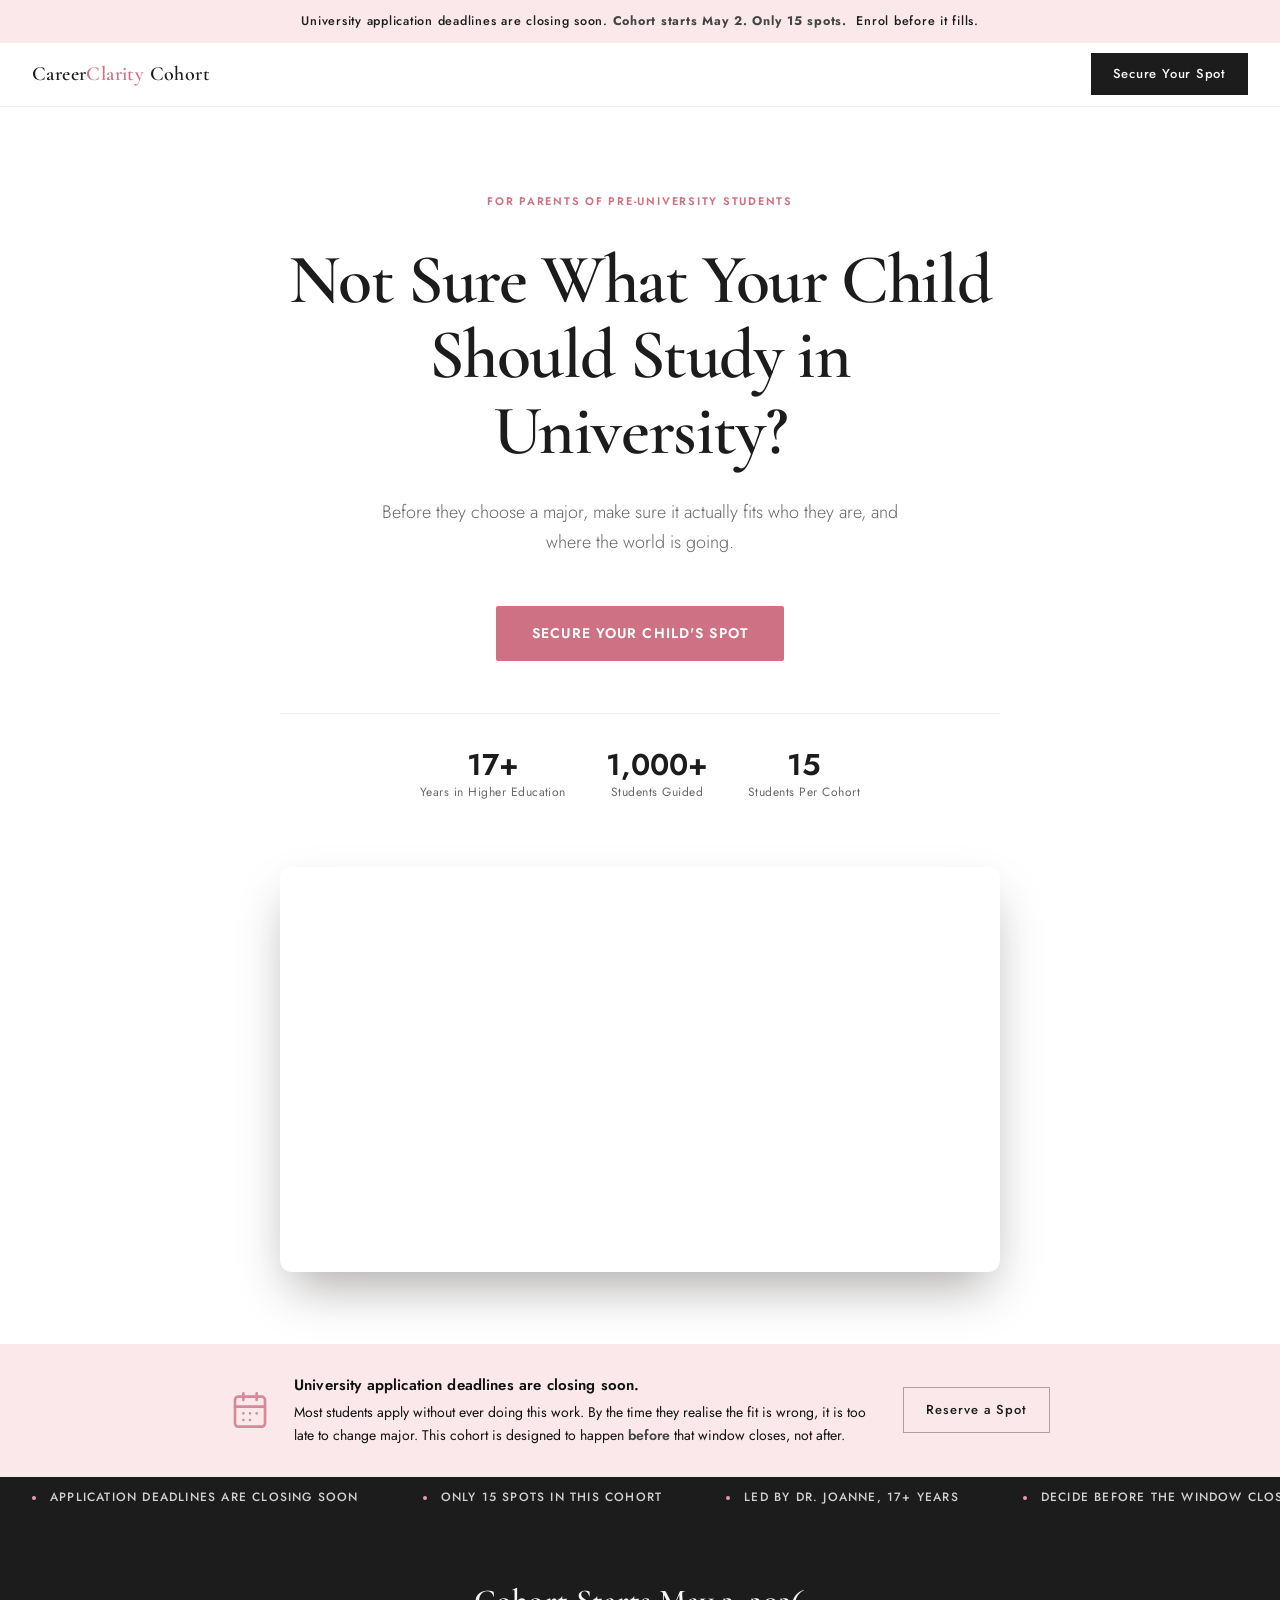
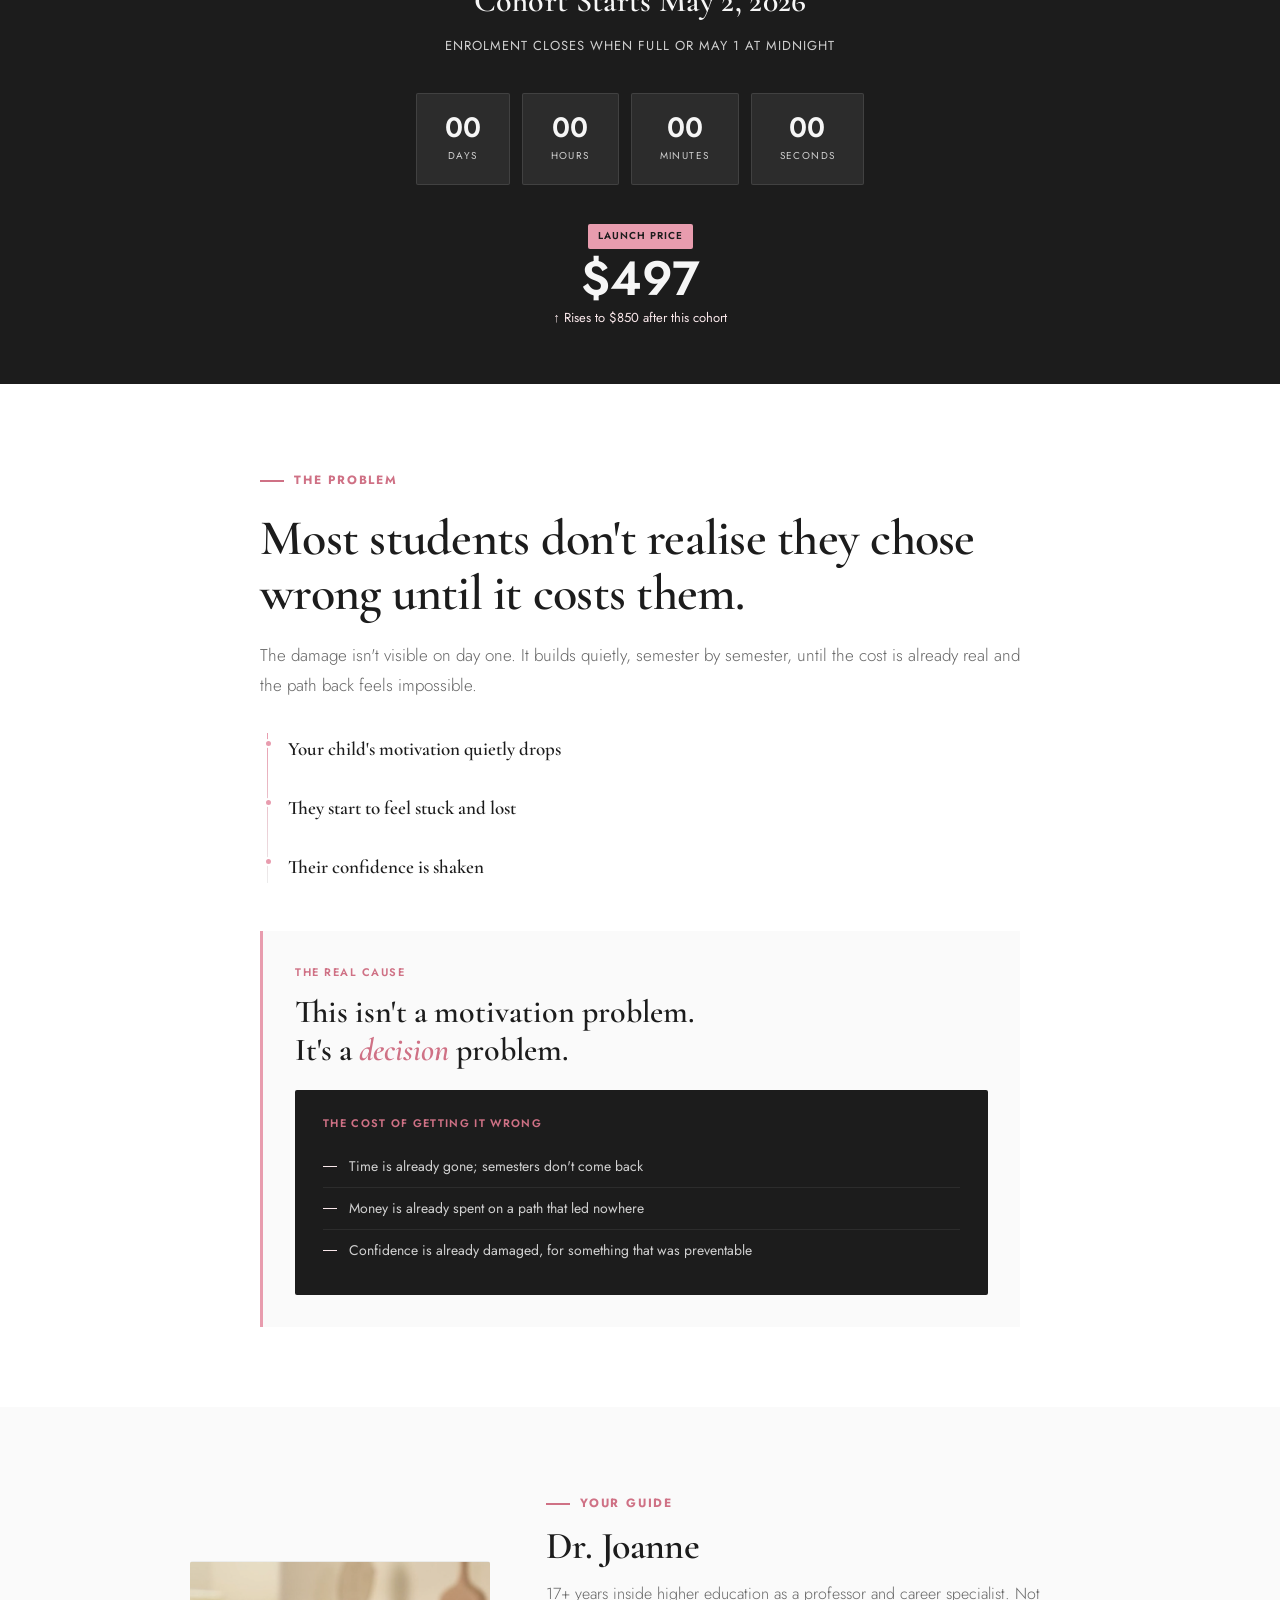
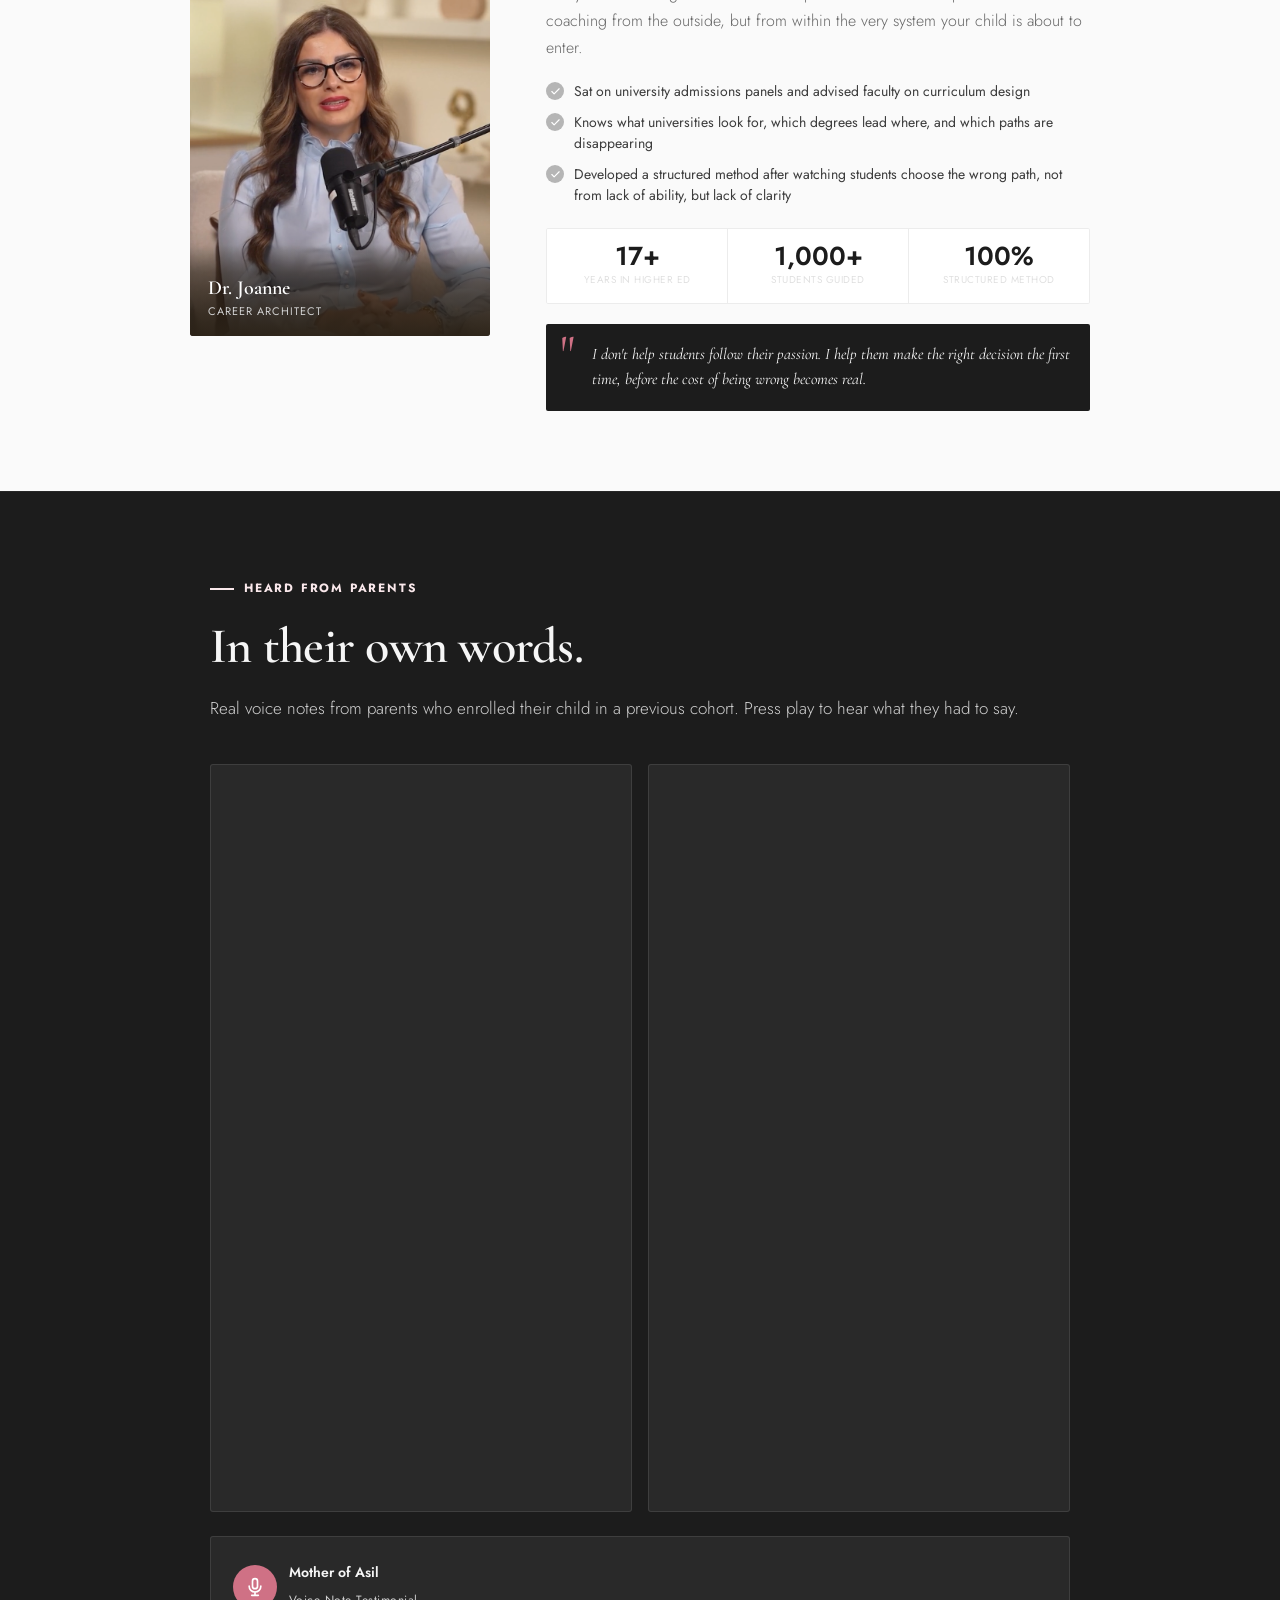
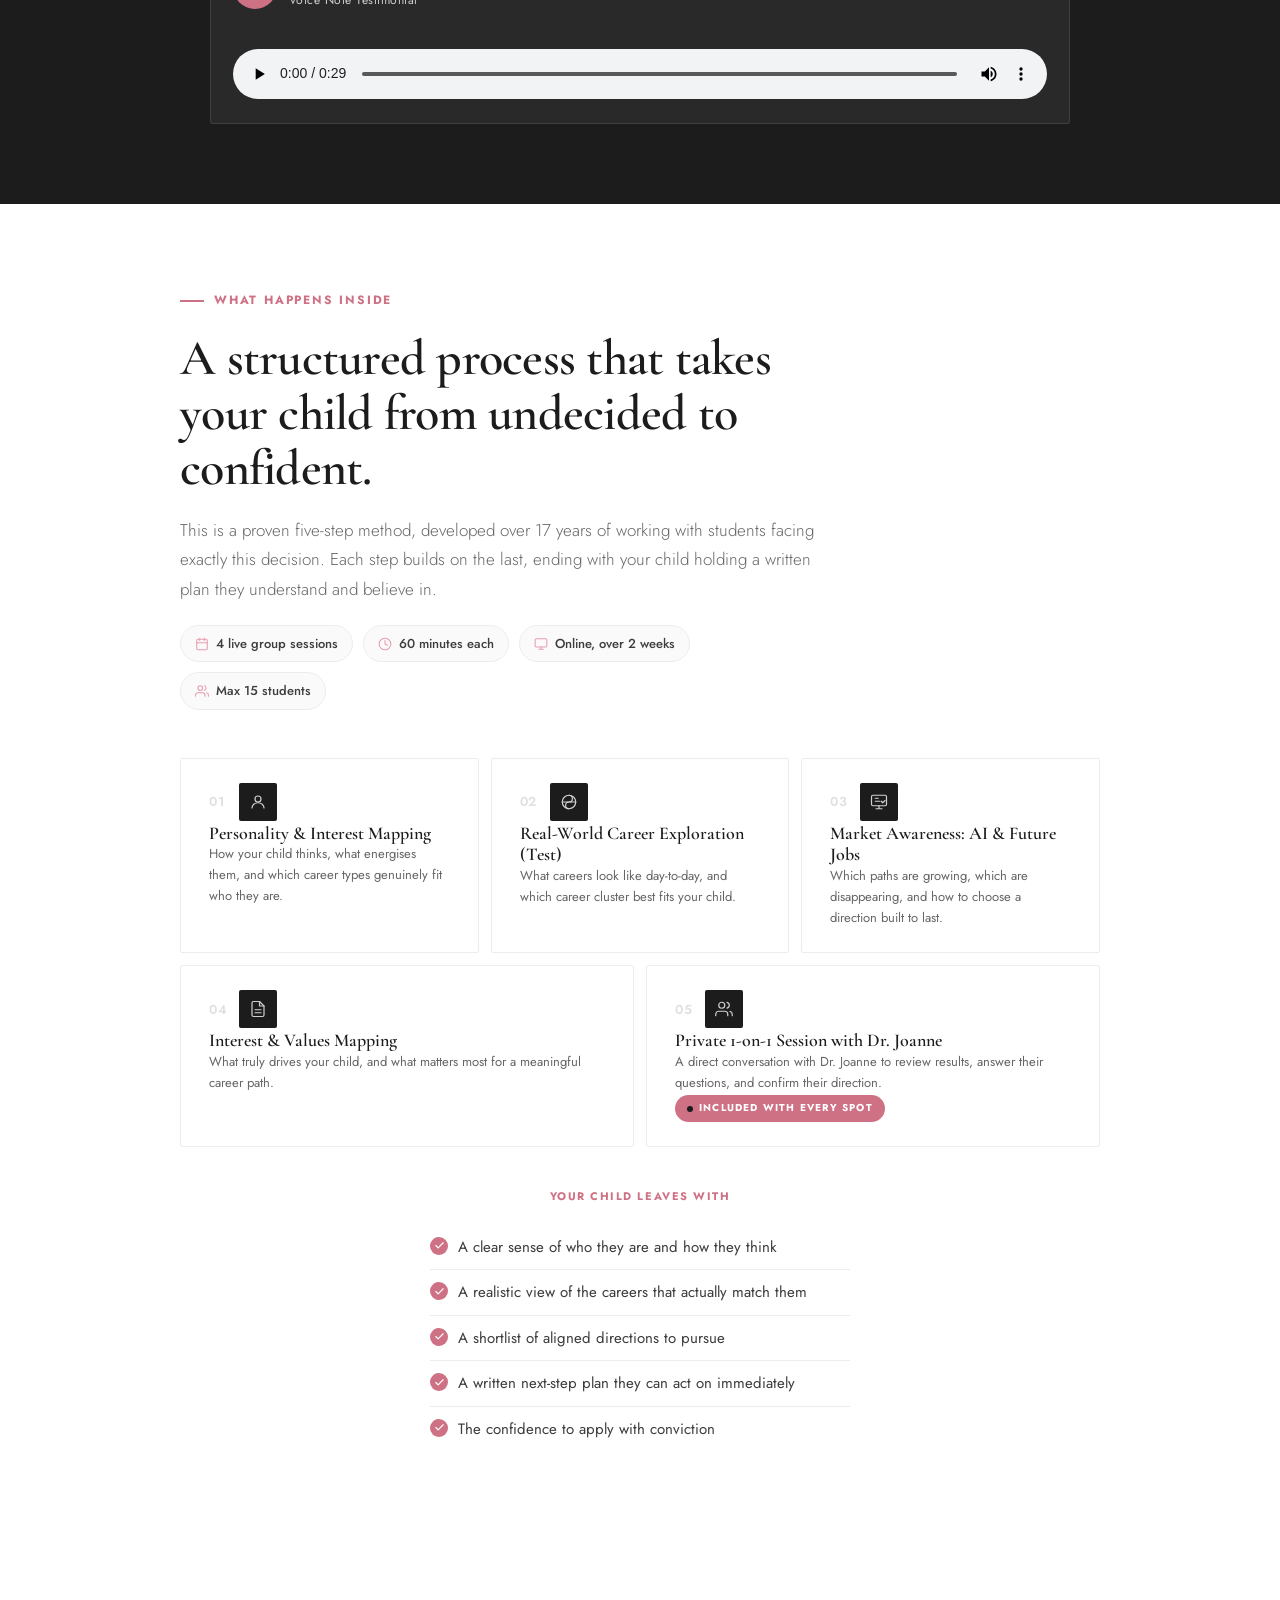
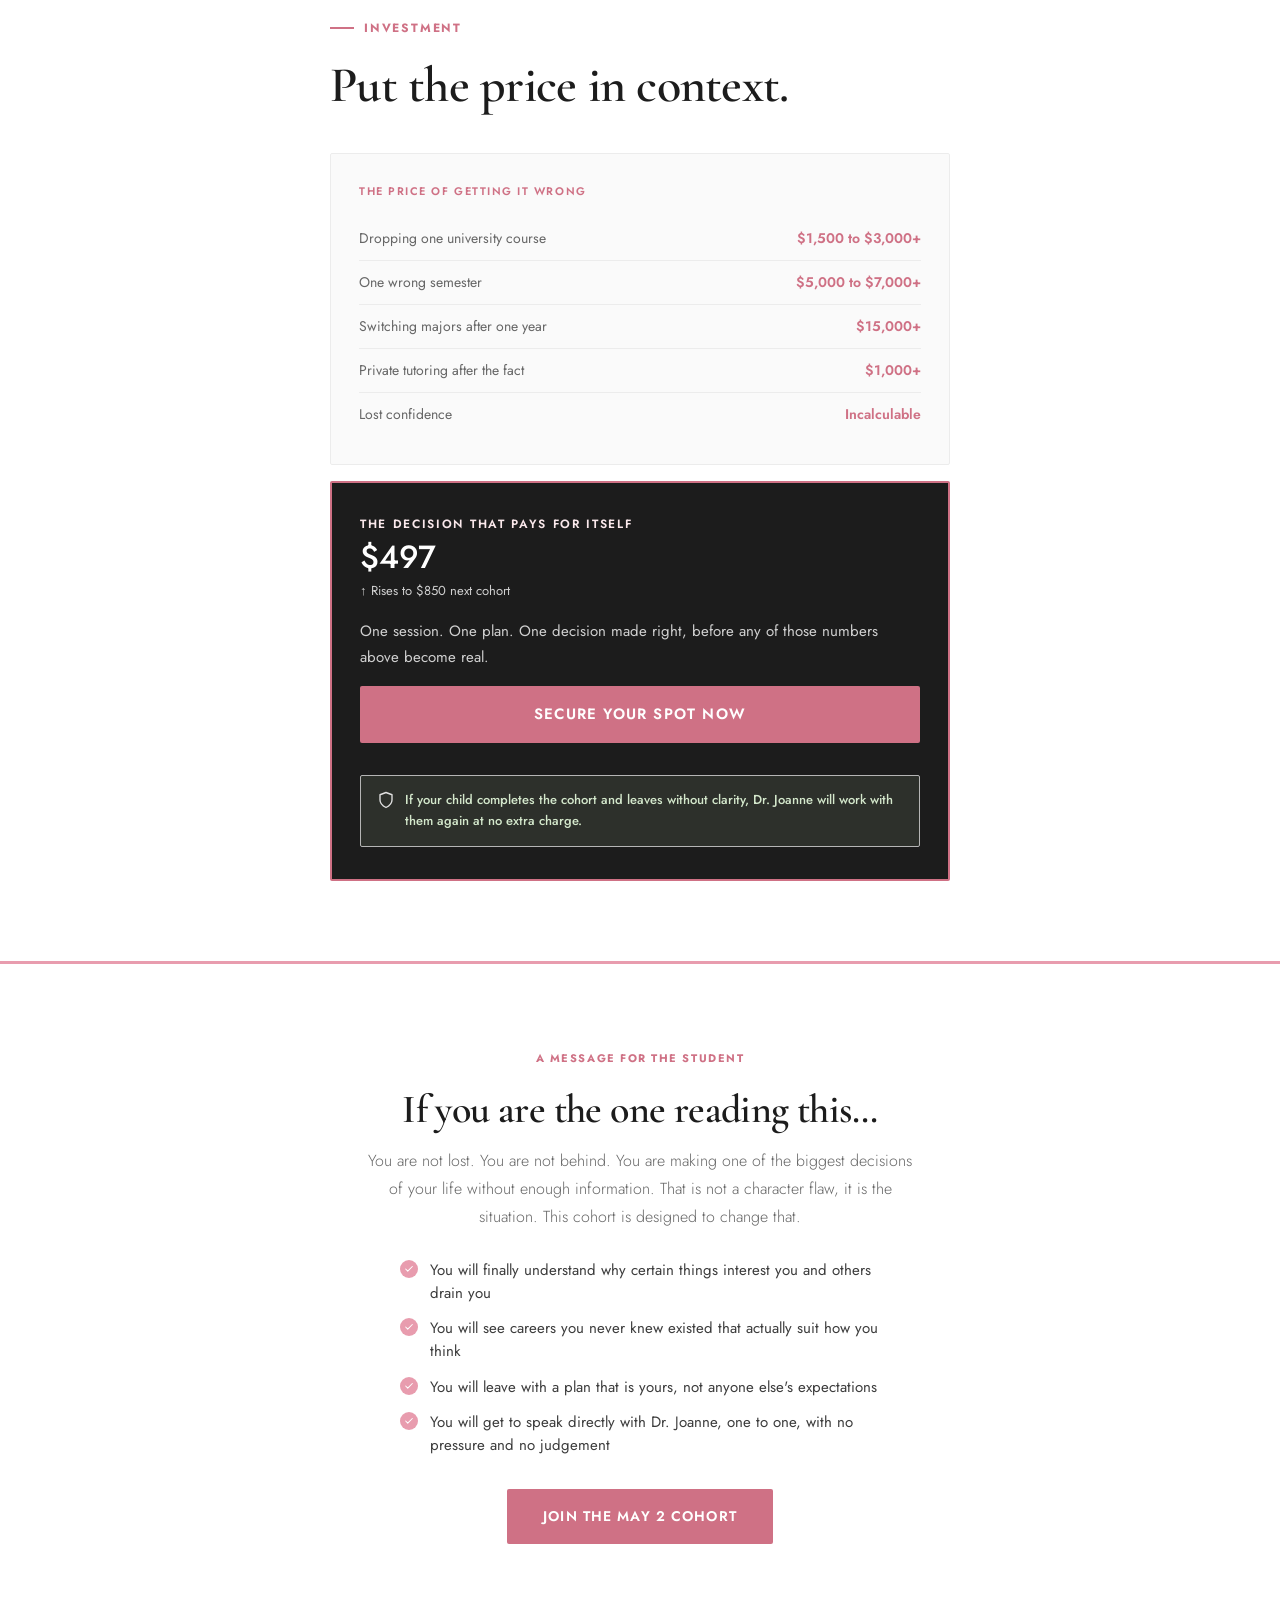
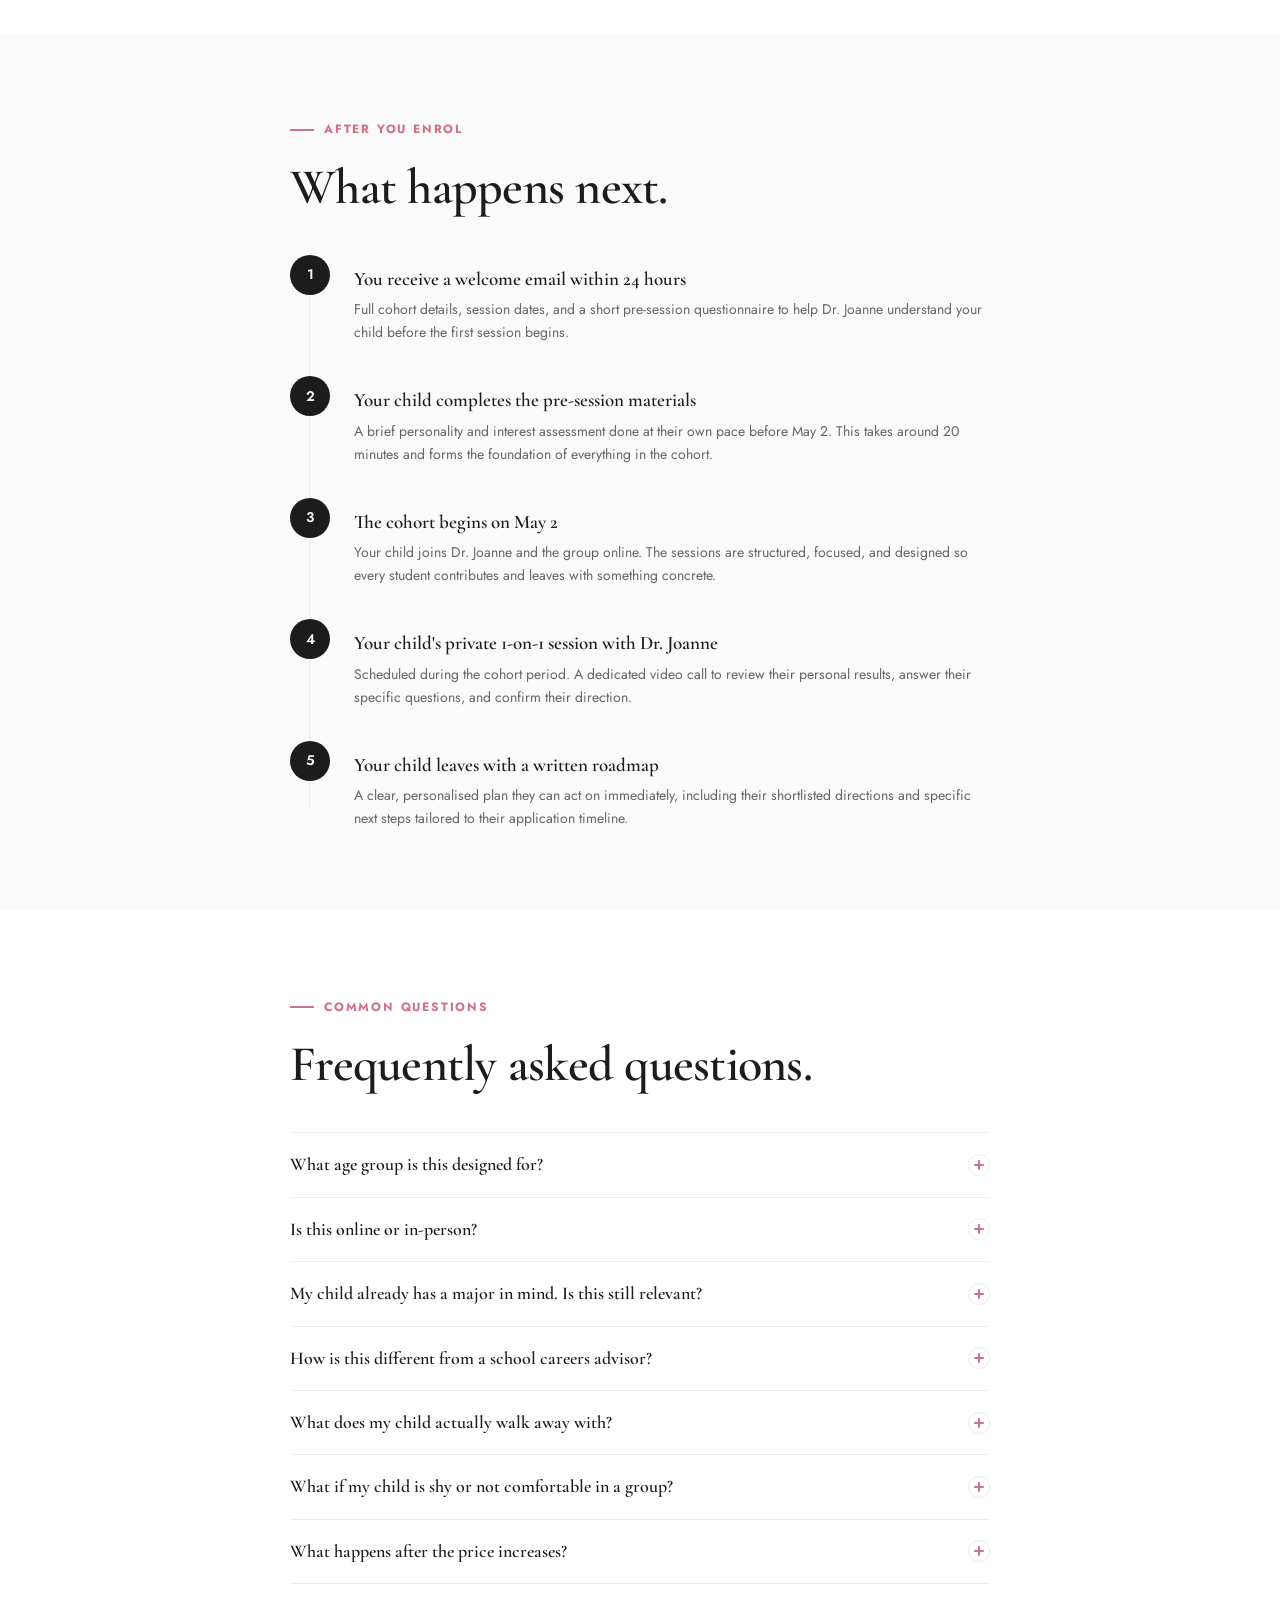
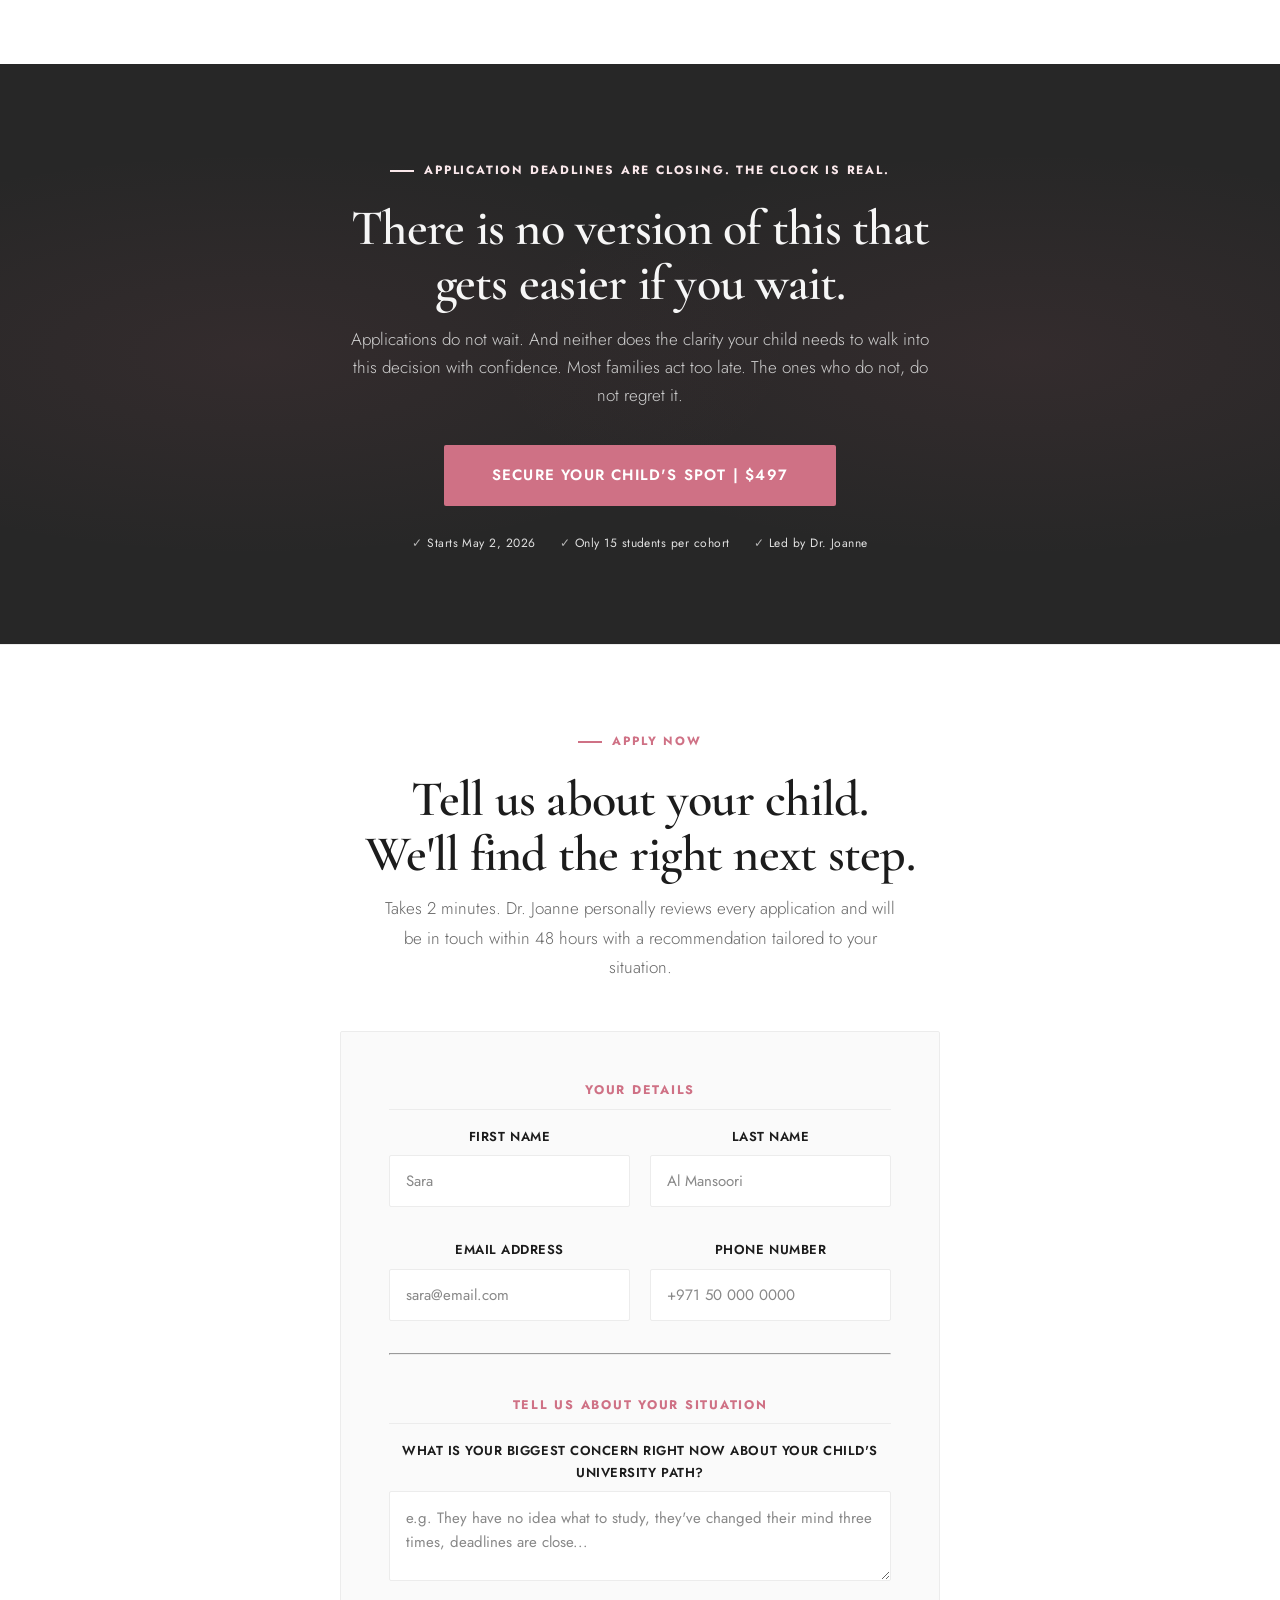
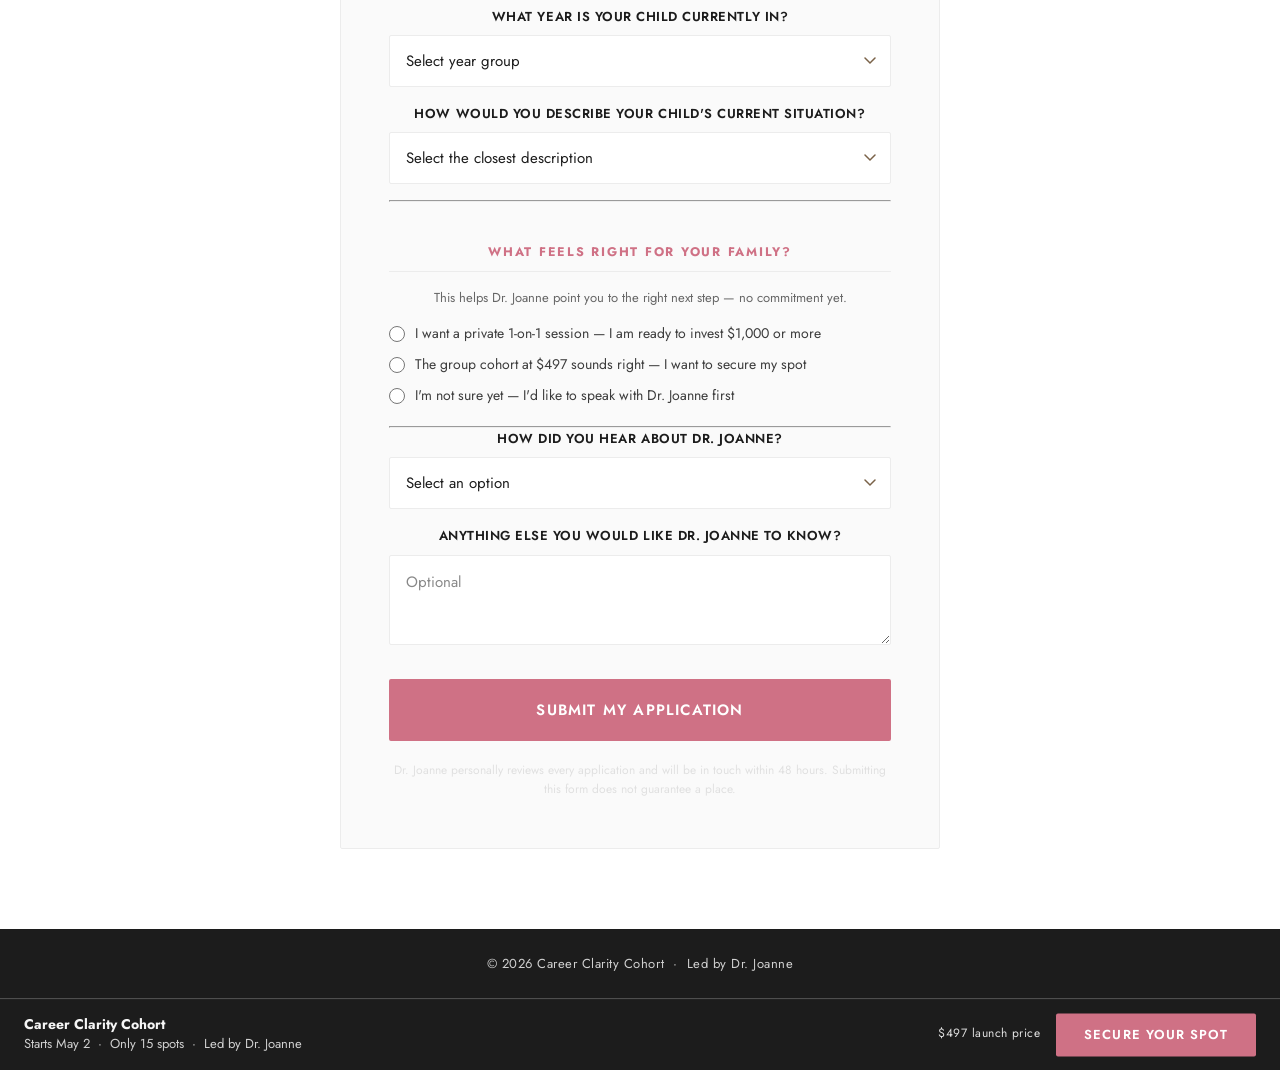
==== commit e518ad52: "Form-first funnel: all CTAs anchor to form, conditional routing by investment answer, Supabase submi" ====
--- a/index.html
+++ b/index.html
@@ -19,11 +19,11 @@
 t.src=v;s=b.getElementsByTagName(e)[0];
 s.parentNode.insertBefore(t,s)}(window, document,'script',
 'https://connect.facebook.net/en_US/fbevents.js');
-fbq('init', '1620728325803821');
+fbq('init', '992043610027863');
 fbq('track', 'PageView');
 </script>
 <noscript><img height="1" width="1" style="display:none"
-src="https://www.facebook.com/tr?id=1620728325803821&ev=PageView&noscript=1"
+src="https://www.facebook.com/tr?id=992043610027863&ev=PageView&noscript=1"
 /></noscript>
 <!-- End Meta Pixel Code -->
 </head>
@@ -37,7 +37,7 @@
 <!-- NAV -->
 <nav>
   <div class="nav-logo">Career<span>Clarity</span> Cohort</div>
-  <a href="https://stan.store/DrJoanne/p/join-me-at-the-career-clarity-cohort"  class="nav-cta">Secure Your Spot</a>
+  <a href="#apply-1on1" class="nav-cta">Secure Your Spot</a>
 </nav>
 
 <!-- STICKY CTA -->
@@ -48,7 +48,7 @@
   </div>
   <div class="sticky-cta-right">
     <span class="sticky-cta-date">$497 launch price</span>
-    <a href="https://stan.store/DrJoanne/p/join-me-at-the-career-clarity-cohort"  class="btn-primary">Secure Your Spot</a>
+    <a href="#apply-1on1" class="btn-primary">Secure Your Spot</a>
   </div>
 </div>
 
@@ -59,7 +59,7 @@
     <h1>Not Sure What Your Child<br>Should Study in University?</h1>
     <p class="hero-sub">Before they choose a major, make sure it actually fits who they are, and where the world is going.</p>
     <div class="hero-actions">
-      <a href="https://stan.store/DrJoanne/p/join-me-at-the-career-clarity-cohort"  class="btn-primary">Secure Your Child's Spot</a>
+      <a href="#apply-1on1" class="btn-primary">Secure Your Child's Spot</a>
     </div>
     <div class="hero-trust">
       <div class="trust-item">
@@ -361,7 +361,7 @@
           </div>
         </div>
         <p>One session. One plan. One decision made right, before any of those numbers above become real.</p>
-        <a href="https://stan.store/DrJoanne/p/join-me-at-the-career-clarity-cohort"  class="btn-primary">Secure Your Spot Now</a>
+        <a href="#apply-1on1" class="btn-primary">Secure Your Spot Now</a>
         <div class="guarantee-line">
           <svg viewBox="0 0 24 24" fill="none" stroke="currentColor" stroke-width="1.8" stroke-linecap="round" stroke-linejoin="round"><path d="M12 22s8-4 8-10V5l-8-3-8 3v7c0 6 8 10 8 10z"/></svg>
           <span>If your child completes the cohort and leaves without clarity, Dr. Joanne will work with them again at no extra charge.</span>
@@ -383,7 +383,7 @@
       <div class="student-point">You will leave with a plan that is yours, not anyone else's expectations</div>
       <div class="student-point">You will get to speak directly with Dr. Joanne, one to one, with no pressure and no judgement</div>
     </div>
-    <a href="https://stan.store/DrJoanne/p/join-me-at-the-career-clarity-cohort"  class="btn-primary">Join the May 2 Cohort</a>
+    <a href="#apply-1on1" class="btn-primary">Join the May 2 Cohort</a>
   </div>
 </section>
 
@@ -476,7 +476,7 @@
     <div class="sec-label">Application deadlines are closing. The clock is real.</div>
     <h2>There is no version of this that gets easier if you wait.</h2>
     <p>Applications do not wait. And neither does the clarity your child needs to walk into this decision with confidence. Most families act too late. The ones who do not, do not regret it.</p>
-    <a href="https://stan.store/DrJoanne/p/join-me-at-the-career-clarity-cohort"  class="btn-primary" style="font-size:15px;padding:18px 48px;">Secure Your Child's Spot | $497</a>
+    <a href="#apply-1on1" class="btn-primary" style="font-size:15px;padding:18px 48px;">Secure Your Child's Spot | $497</a>
     <div class="cta-meta">
       <span>Starts May 2, 2026</span>
       <span>Only 15 students per cohort</span>
@@ -485,12 +485,12 @@
   </div>
 </section>
 
-<!-- 1-ON-1 APPLICATION -->
+<!-- APPLICATION FORM -->
 <section class="onetone-section" id="apply-1on1">
   <div class="onetone-section-inner">
-    <div class="sec-label" data-reveal>Personalised Coaching</div>
-    <h2 data-reveal>Looking for a private 1-on-1 with Dr. Joanne?</h2>
-    <p class="body-lg" data-reveal>The cohort is right for most students. But some families need something more personalised. If you are looking for dedicated 1-on-1 coaching, apply below and Dr. Joanne will be in touch.</p>
+    <div class="sec-label" data-reveal>Apply Now</div>
+    <h2 data-reveal>Tell us about your child.<br>We'll find the right next step.</h2>
+    <p class="body-lg" data-reveal>Takes 2 minutes. Dr. Joanne personally reviews every application and will be in touch within 48 hours with a recommendation tailored to your situation.</p>
 
     <div class="apply-form" data-reveal>
       <form id="applicationForm">
@@ -524,9 +524,9 @@
           <span class="form-section-label">Tell us about your situation</span>
 
           <div class="form-group">
-            <label class="form-label">Why are you looking for 1-on-1 rather than the group cohort?</label>
-            <textarea class="form-textarea" placeholder="e.g. My child has specific circumstances, needs more intensive support, scheduling conflicts with the cohort dates..." required></textarea>
-            <span class="form-error-msg">Please tell us why you're interested</span>
+            <label class="form-label">What is your biggest concern right now about your child's university path?</label>
+            <textarea class="form-textarea" placeholder="e.g. They have no idea what to study, they've changed their mind three times, deadlines are close..." required></textarea>
+            <span class="form-error-msg">Please tell us a bit about your situation</span>
           </div>
 
           <div class="form-group">
@@ -556,21 +556,21 @@
           </div>
 
           <hr class="form-divider">
-          <span class="form-section-label">Investment readiness</span>
-          <p style="font-size:13px;color:var(--walnut);margin-bottom:14px;line-height:1.6;">Private 1-on-1 coaching with Dr. Joanne starts from $1,000. Please confirm you are ready to invest at this level before applying.</p>
+          <span class="form-section-label">What feels right for your family?</span>
+          <p style="font-size:13px;color:var(--walnut);margin-bottom:14px;line-height:1.6;">This helps Dr. Joanne point you to the right next step — no commitment yet.</p>
 
           <div class="form-radio-group" style="margin-bottom:20px;">
             <label class="form-radio-item">
               <input type="radio" name="investment" value="yes">
-              <span>Yes, I am ready to invest $1,000 or more in my child's career clarity</span>
+              <span>I want a private 1-on-1 session — I am ready to invest $1,000 or more</span>
             </label>
             <label class="form-radio-item">
               <input type="radio" name="investment" value="cohort">
-              <span>I would actually prefer to start with the cohort at $497</span>
+              <span>The group cohort at $497 sounds right — I want to secure my spot</span>
             </label>
             <label class="form-radio-item">
               <input type="radio" name="investment" value="unsure">
-              <span>I am not sure yet, I would like to discuss options first</span>
+              <span>I'm not sure yet — I'd like to speak with Dr. Joanne first</span>
             </label>
           </div>
 
@@ -597,12 +597,27 @@
           <p class="form-note">Dr. Joanne personally reviews every application and will be in touch within 48 hours. Submitting this form does not guarantee a place.</p>
         </div>
 
-        <div class="form-success" id="formSuccess">
+        <!-- SUCCESS A: 1-on-1 or unsure → redirect to book a call -->
+        <div class="form-success" id="formSuccess" style="display:none;">
           <div class="success-icon">
             <svg width="28" height="28" viewBox="0 0 24 24" fill="none" stroke="white" stroke-width="2.5" stroke-linecap="round" stroke-linejoin="round"><polyline points="20 6 9 17 4 12"/></svg>
           </div>
           <h3>Application Received</h3>
-          <p>Thank you for your interest. Dr. Joanne will personally review your application and be in touch within 48 hours.</p>
+          <p>Thank you — Dr. Joanne has your application and will be in touch within 48 hours. Taking you to book your discovery call now…</p>
+        </div>
+
+        <!-- SUCCESS B: cohort ($497) → two-button choice -->
+        <div class="form-success form-success-cohort" id="formSuccessCohort" style="display:none;">
+          <div class="success-icon">
+            <svg width="28" height="28" viewBox="0 0 24 24" fill="none" stroke="white" stroke-width="2.5" stroke-linecap="round" stroke-linejoin="round"><polyline points="20 6 9 17 4 12"/></svg>
+          </div>
+          <h3>Application Received</h3>
+          <p>Great choice. Your spot in the May 2 cohort is one step away. How would you like to proceed?</p>
+          <div class="success-actions">
+            <a href="https://stan.store/DrJoanne/p/join-me-at-the-career-clarity-cohort" class="btn-primary success-btn-primary" id="btnCohortCheckout">Secure My Spot — $497</a>
+            <a href="https://stan.store/DrJoanne/p/book-a-11-call-with-me-5fde61ac" class="success-btn-secondary" id="btnCohortCall">Book a Discovery Call First</a>
+          </div>
+          <p class="form-note" style="margin-top:12px;">You can always speak with Dr. Joanne first and enrol after the call.</p>
         </div>
       </form>
     </div>
--- a/styles.css
+++ b/styles.css
@@ -631,6 +631,10 @@
 .form-success .success-icon { width: 56px; height: 56px; background: var(--sage); border-radius: 50%; display: flex; align-items: center; justify-content: center; margin: 0 auto 20px; }
 .form-success h3 { font-family: 'Cormorant Garamond', serif; font-size: 28px; font-weight: 600; color: var(--soil); margin-bottom: 12px; }
 .form-success p { font-size: 15px; color: var(--walnut); line-height: 1.7; }
+.success-actions { display: flex; flex-direction: column; gap: 12px; align-items: center; margin-top: 28px; }
+.success-btn-primary { display: inline-block; }
+.success-btn-secondary { display: inline-block; font-family: 'Jost', sans-serif; font-size: 13px; font-weight: 500; color: var(--clay-dk); text-decoration: underline; text-underline-offset: 3px; letter-spacing: 0.04em; cursor: pointer; transition: opacity 0.2s; }
+.success-btn-secondary:hover { opacity: 0.7; }
 
 /* ── FAQ ── */
 .faq-section { background: var(--white); }
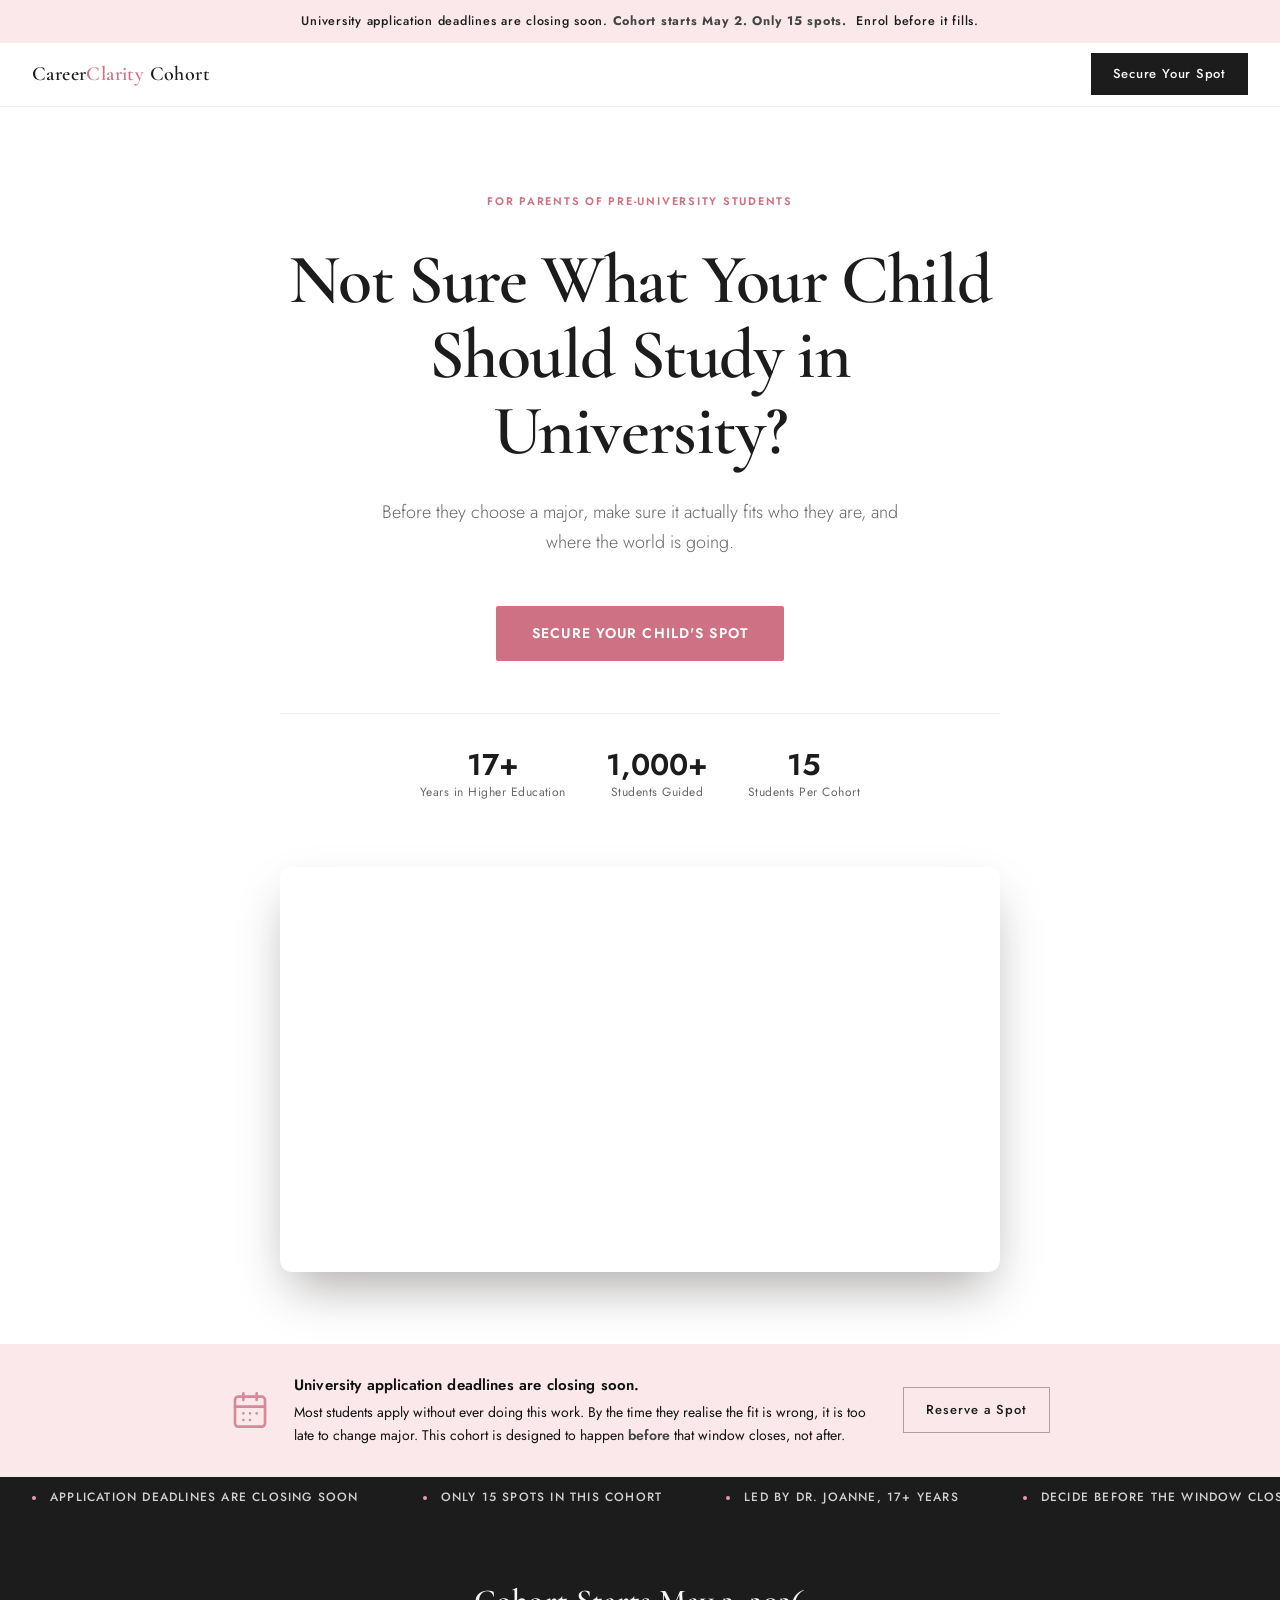
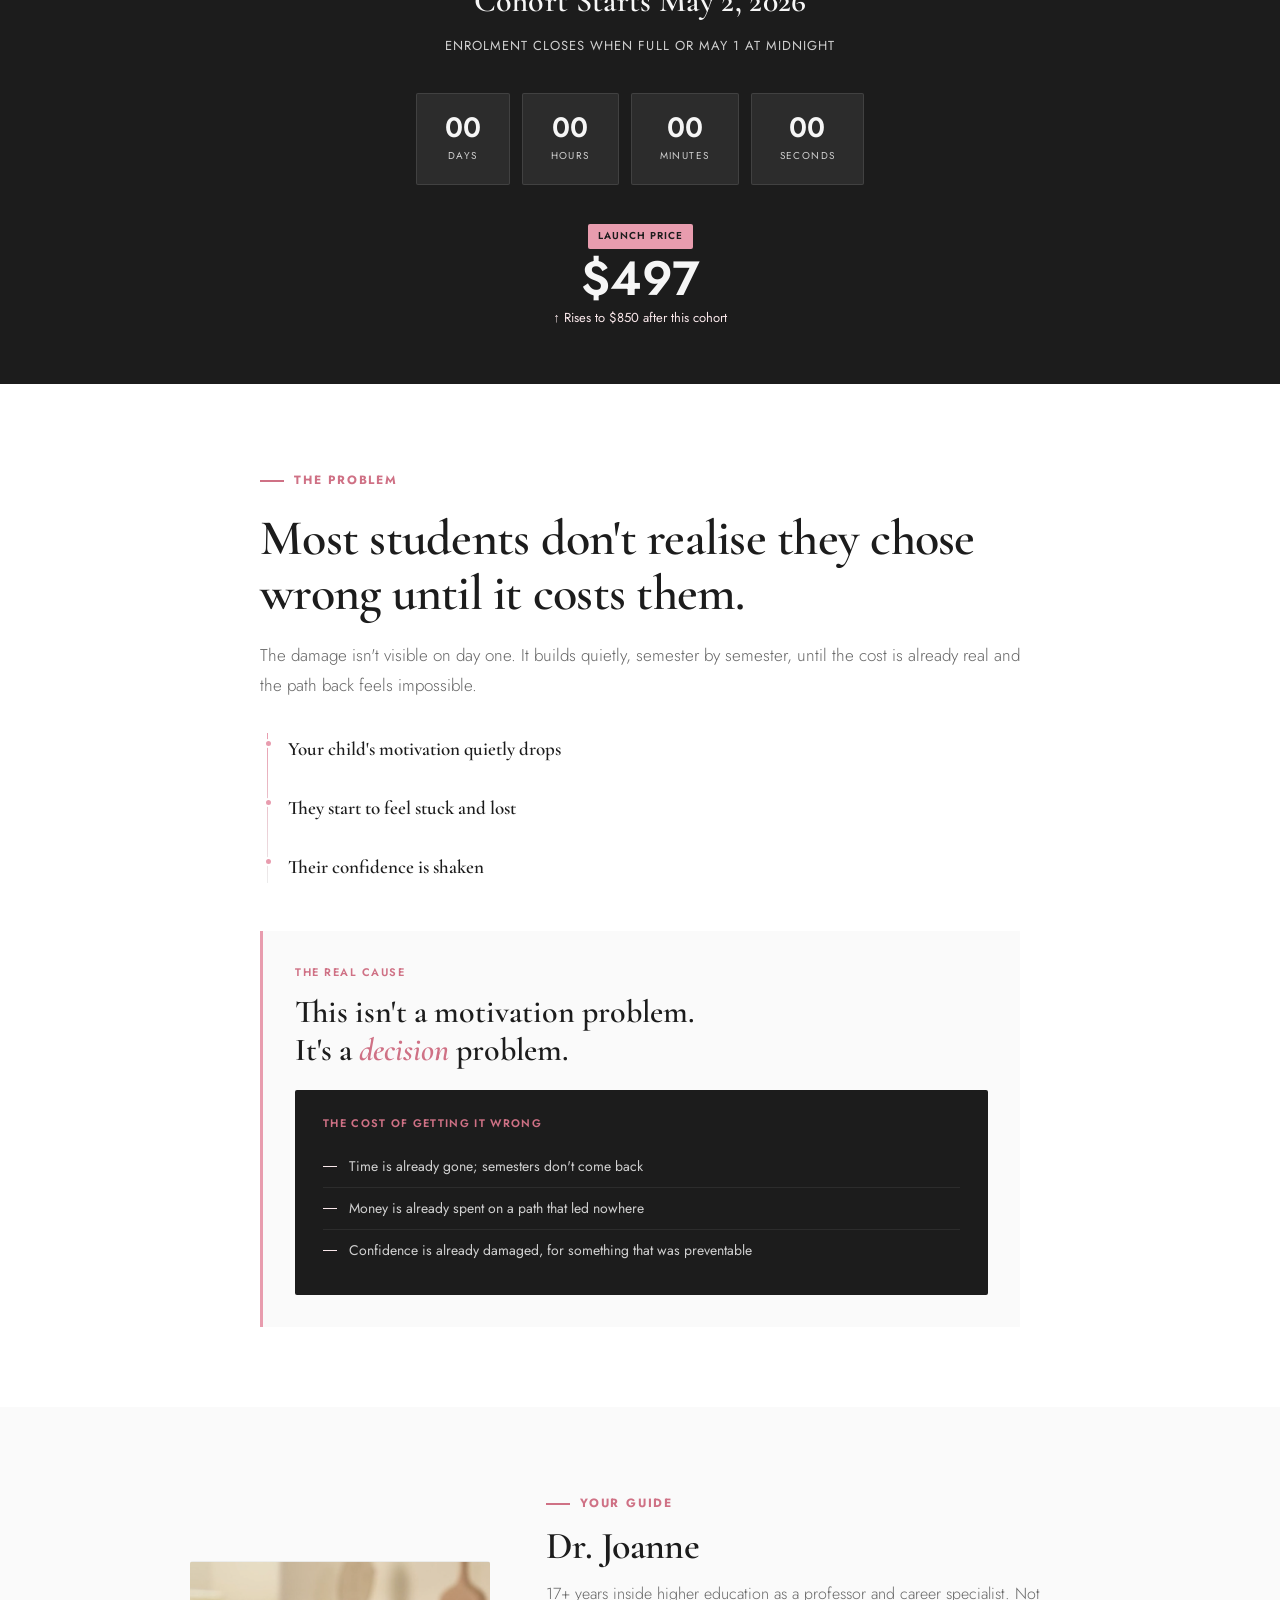
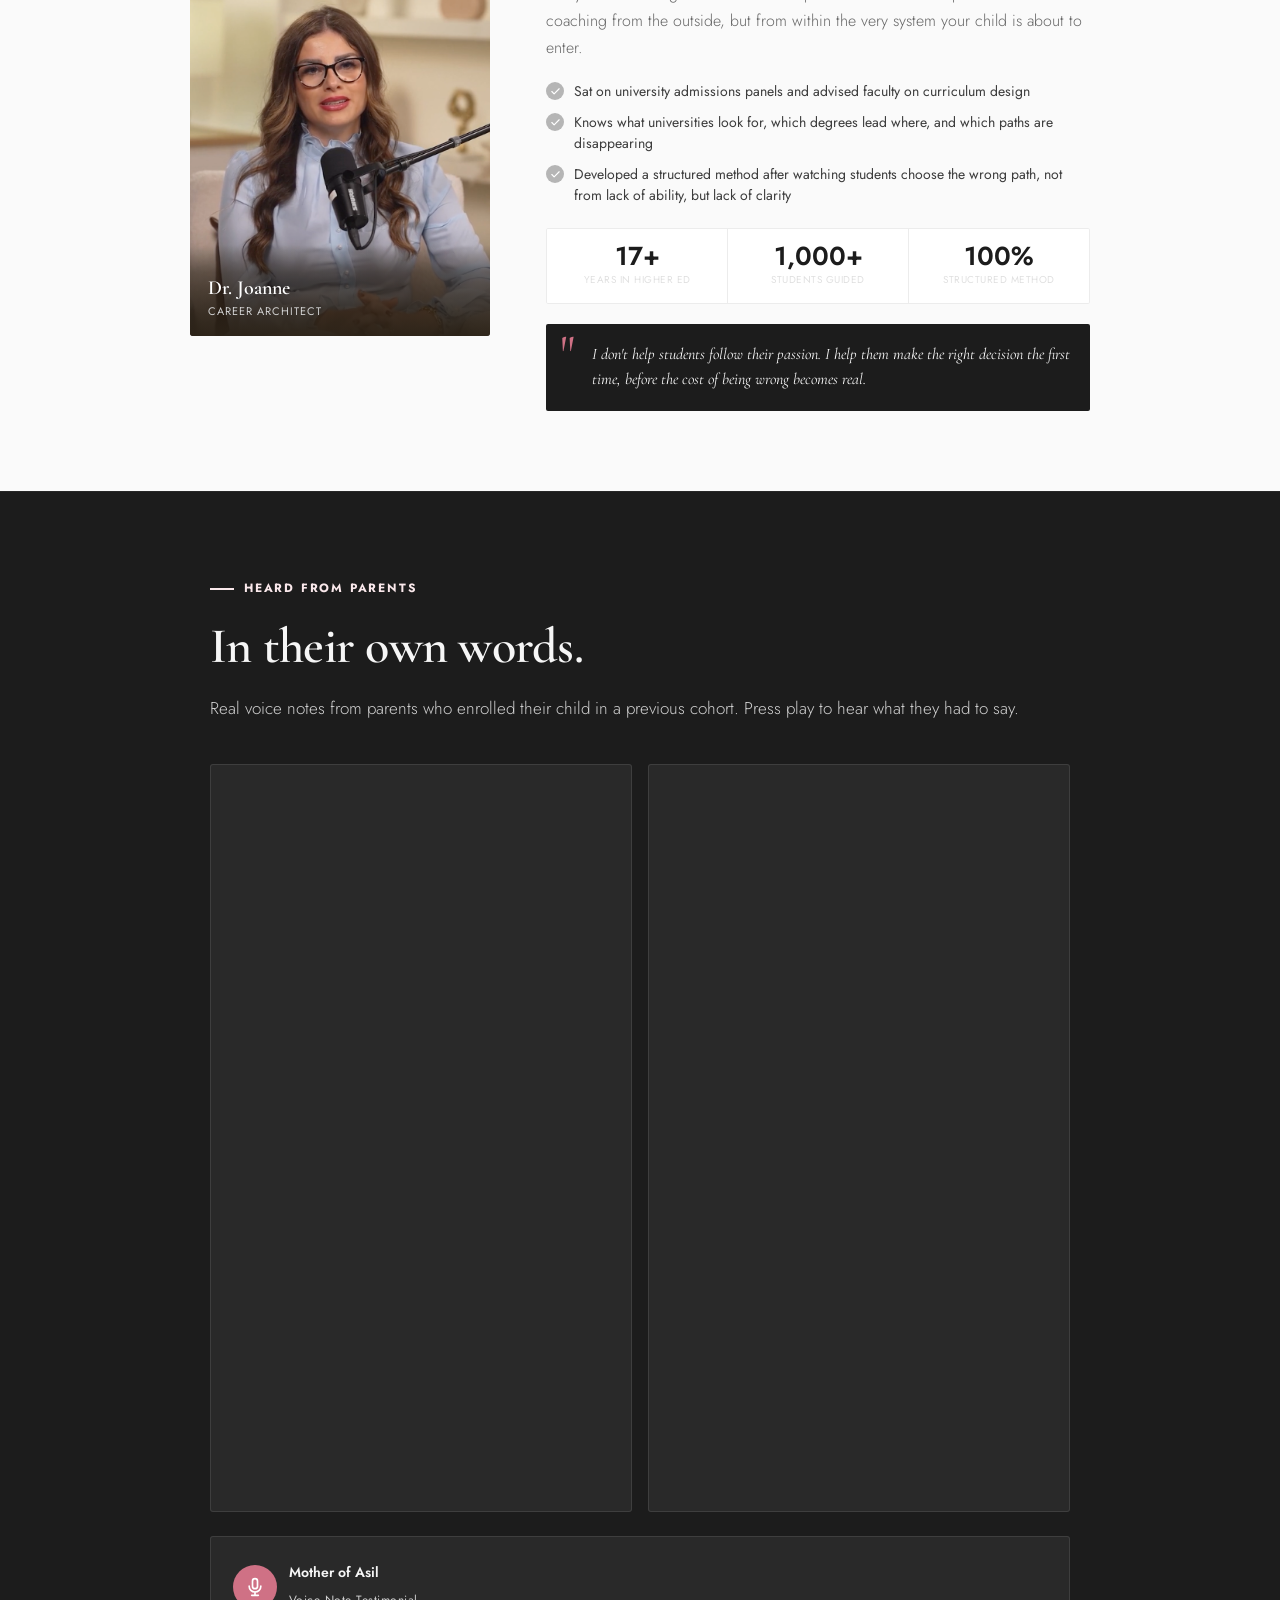
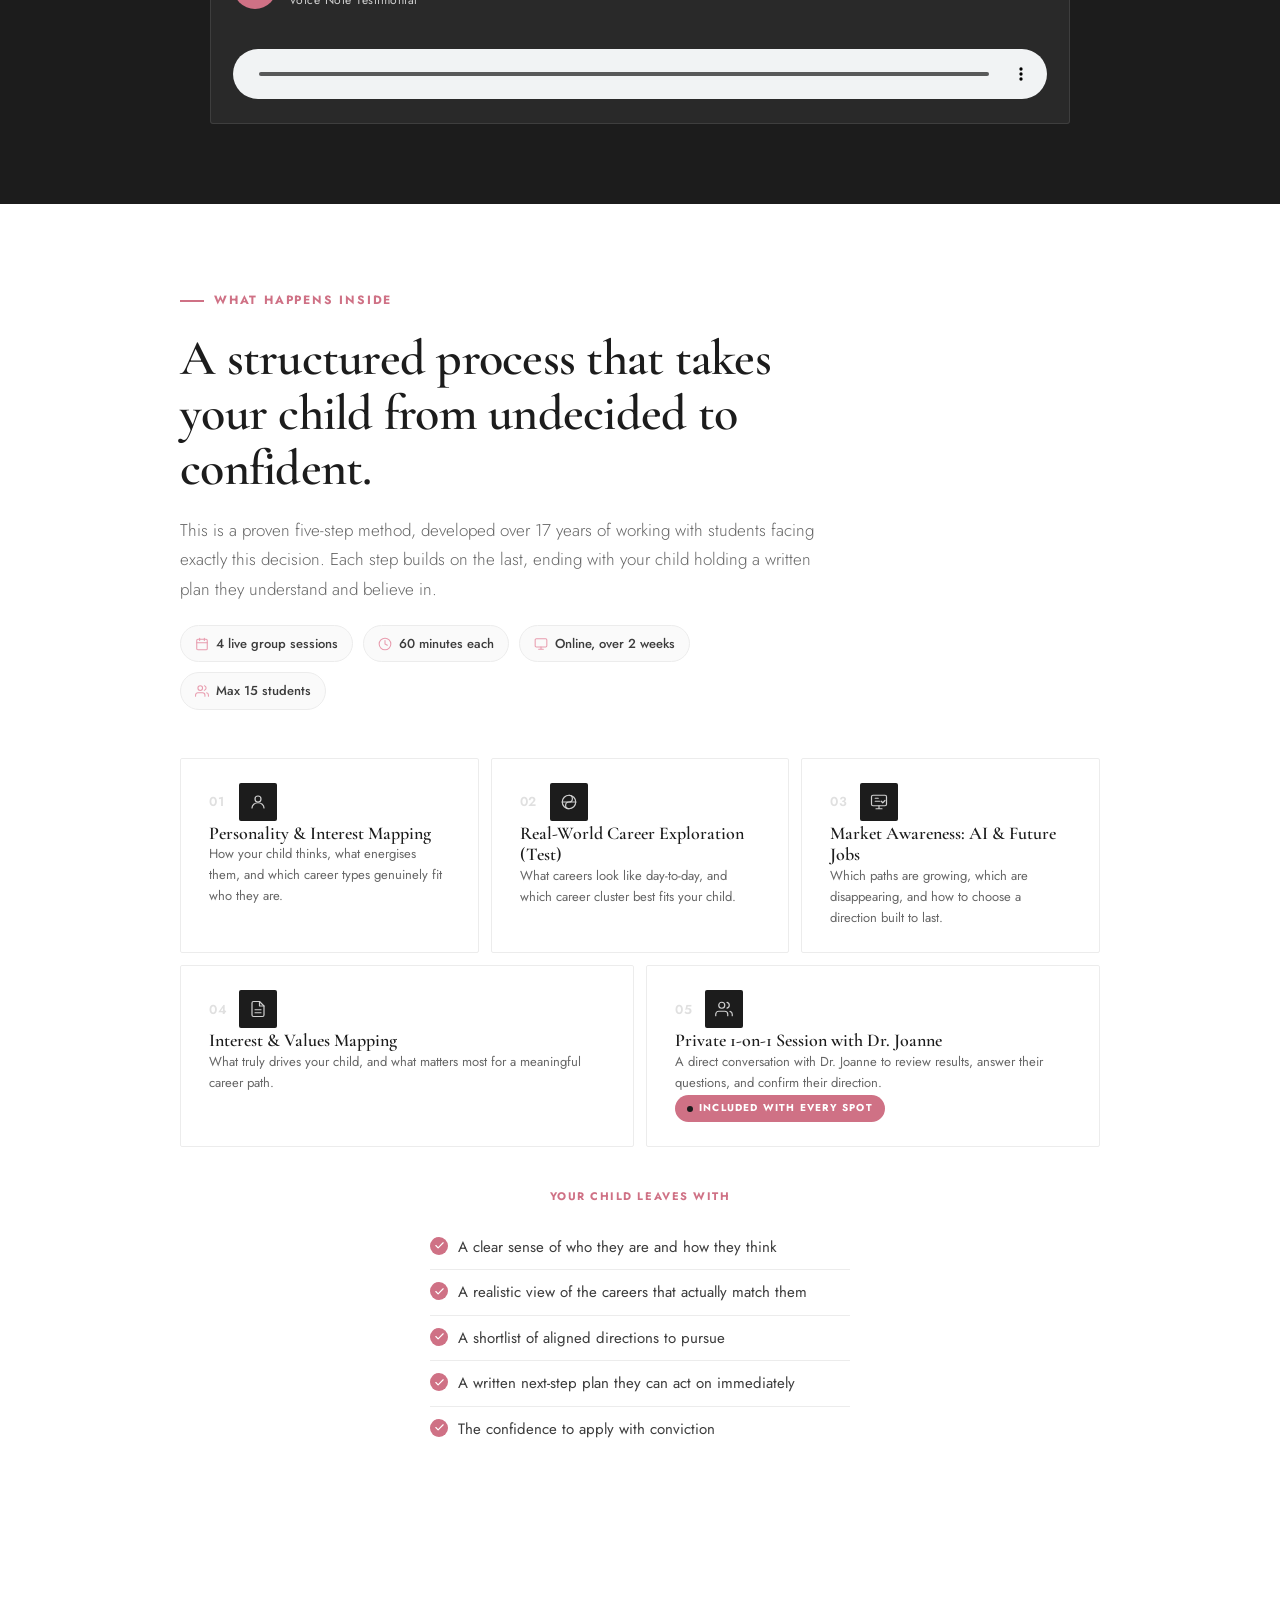
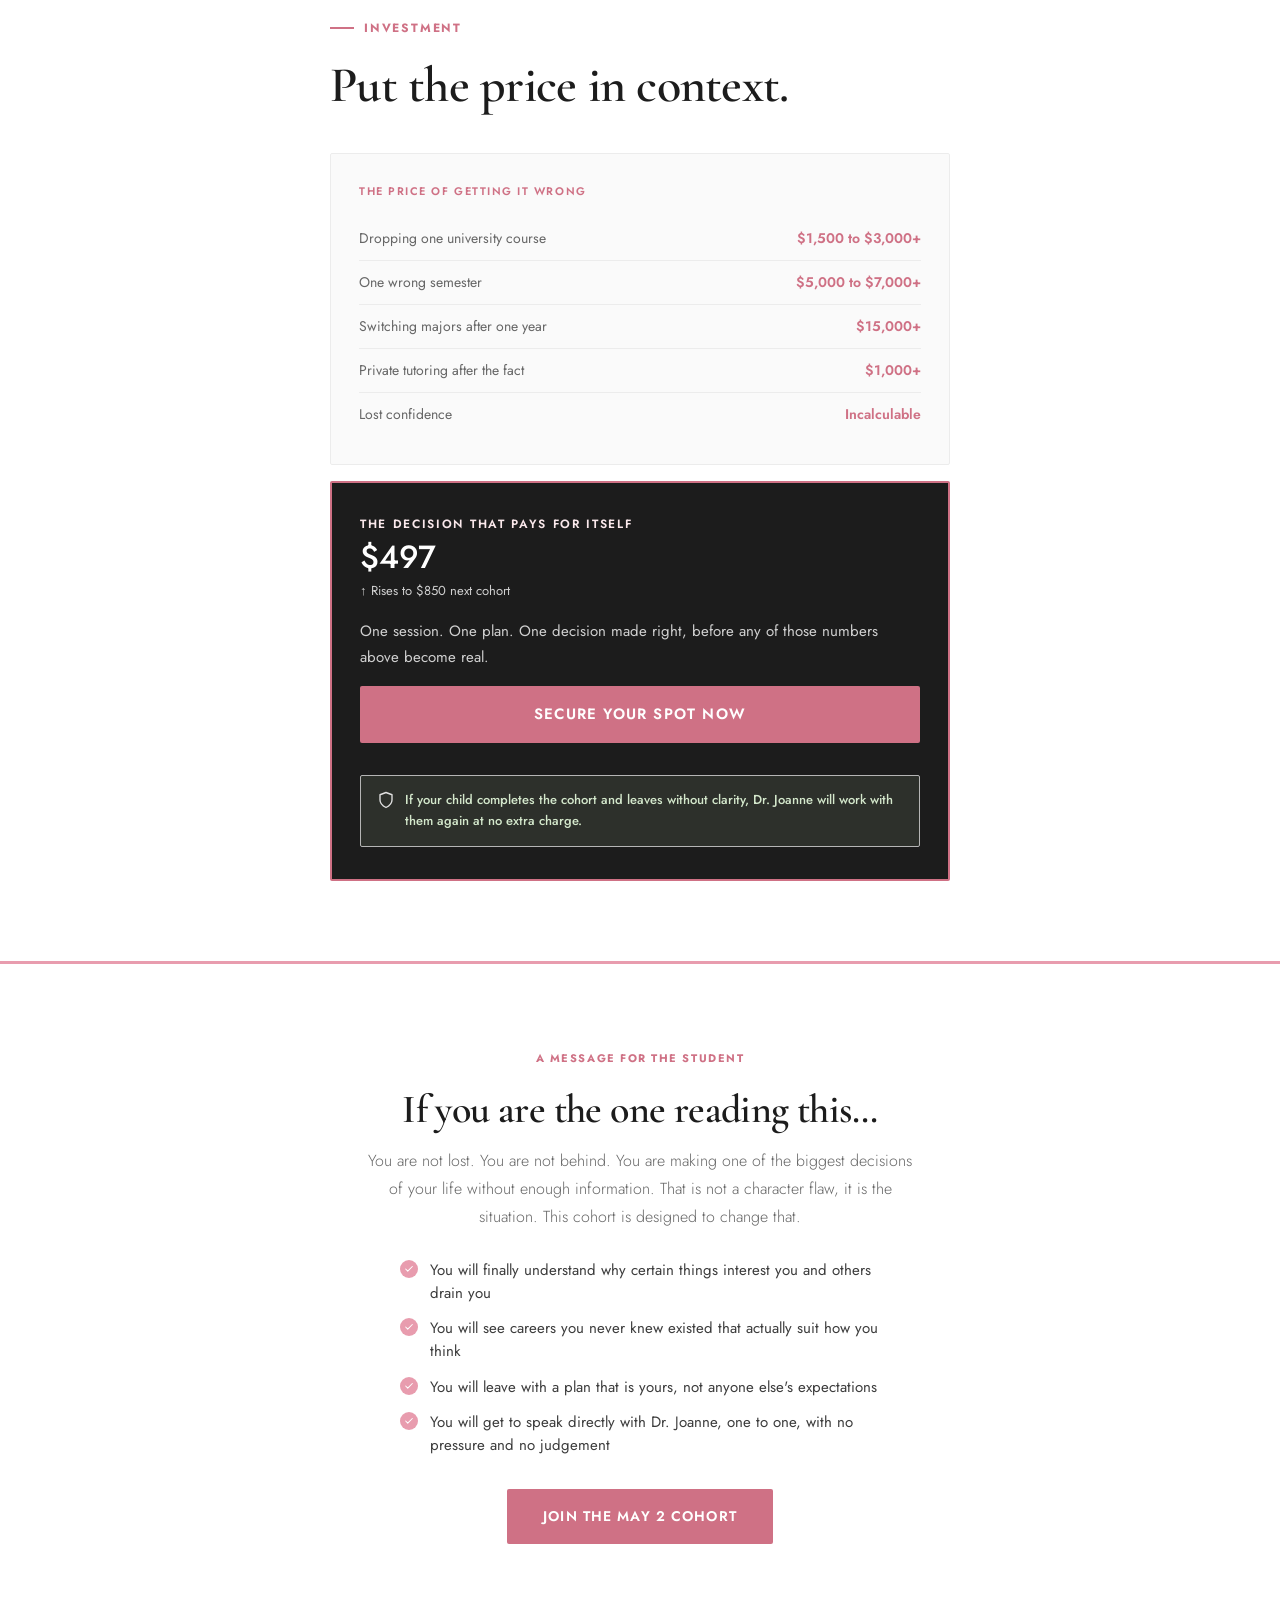
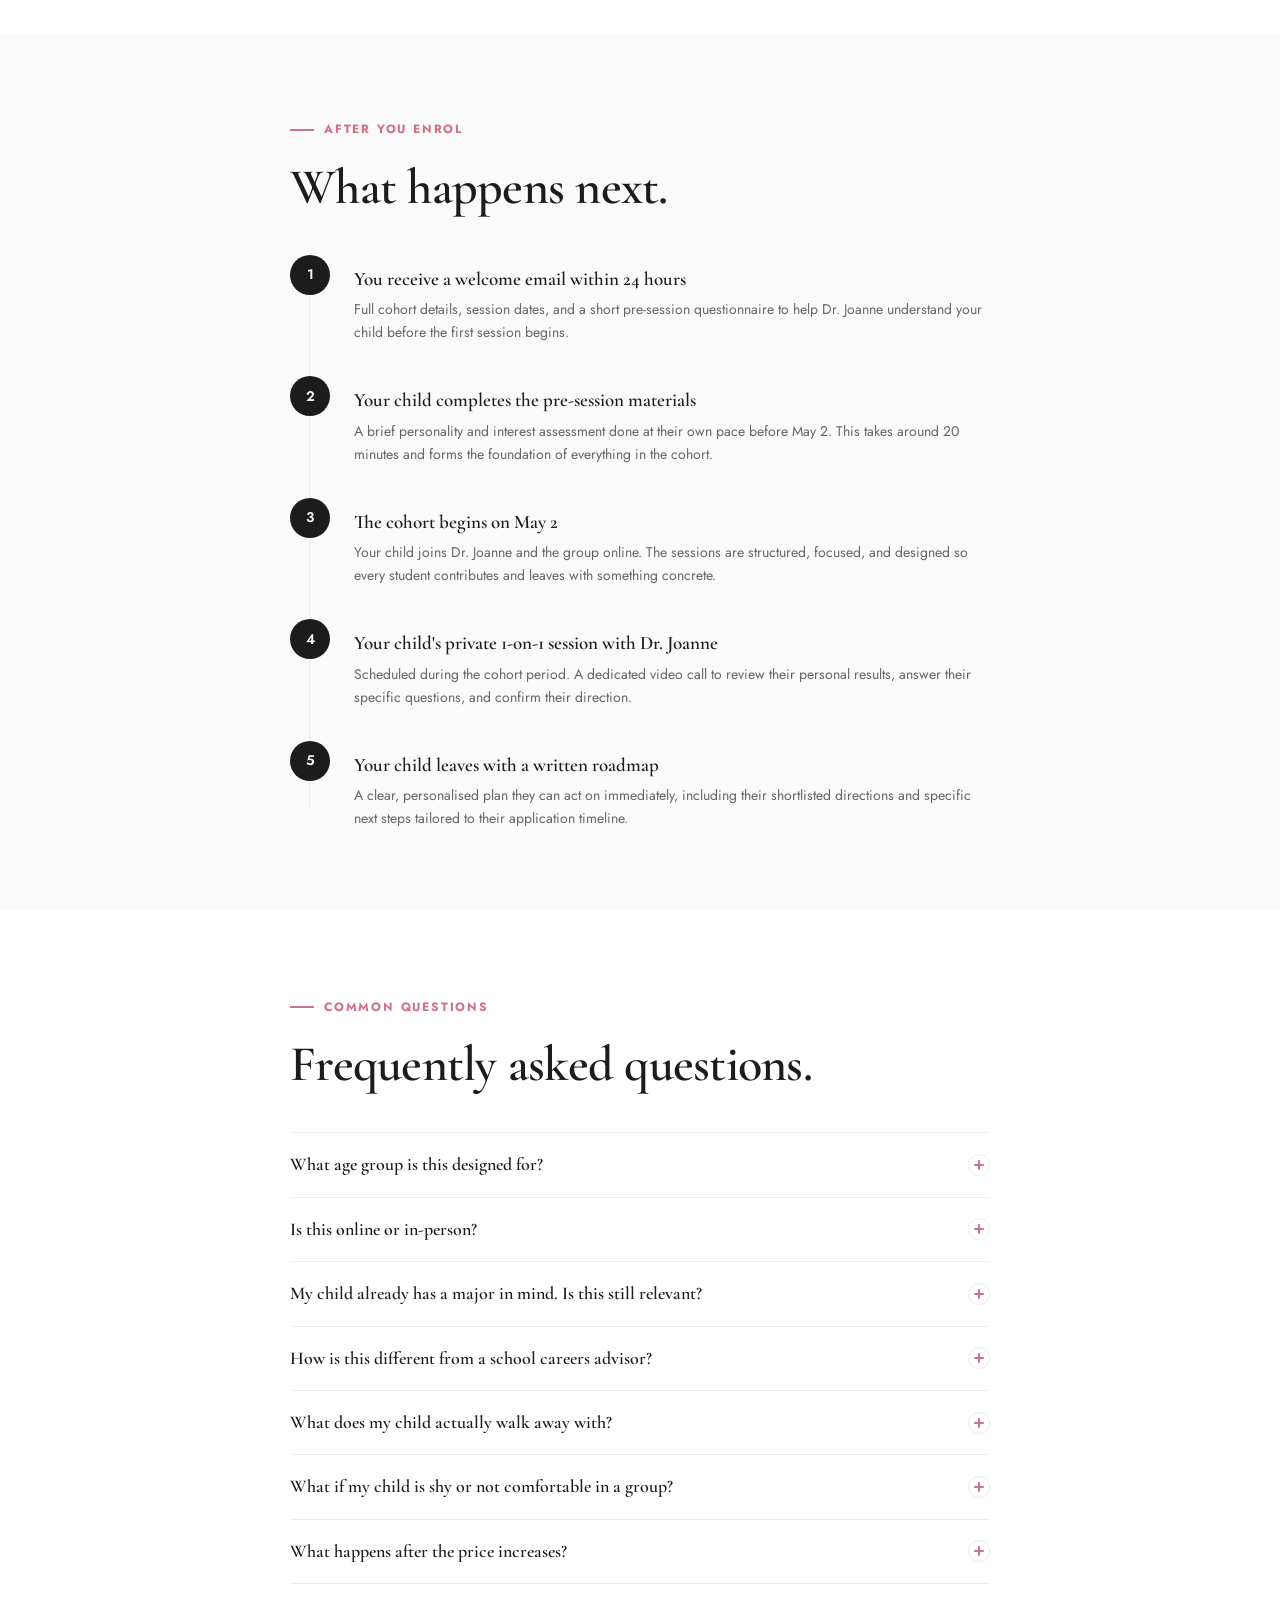
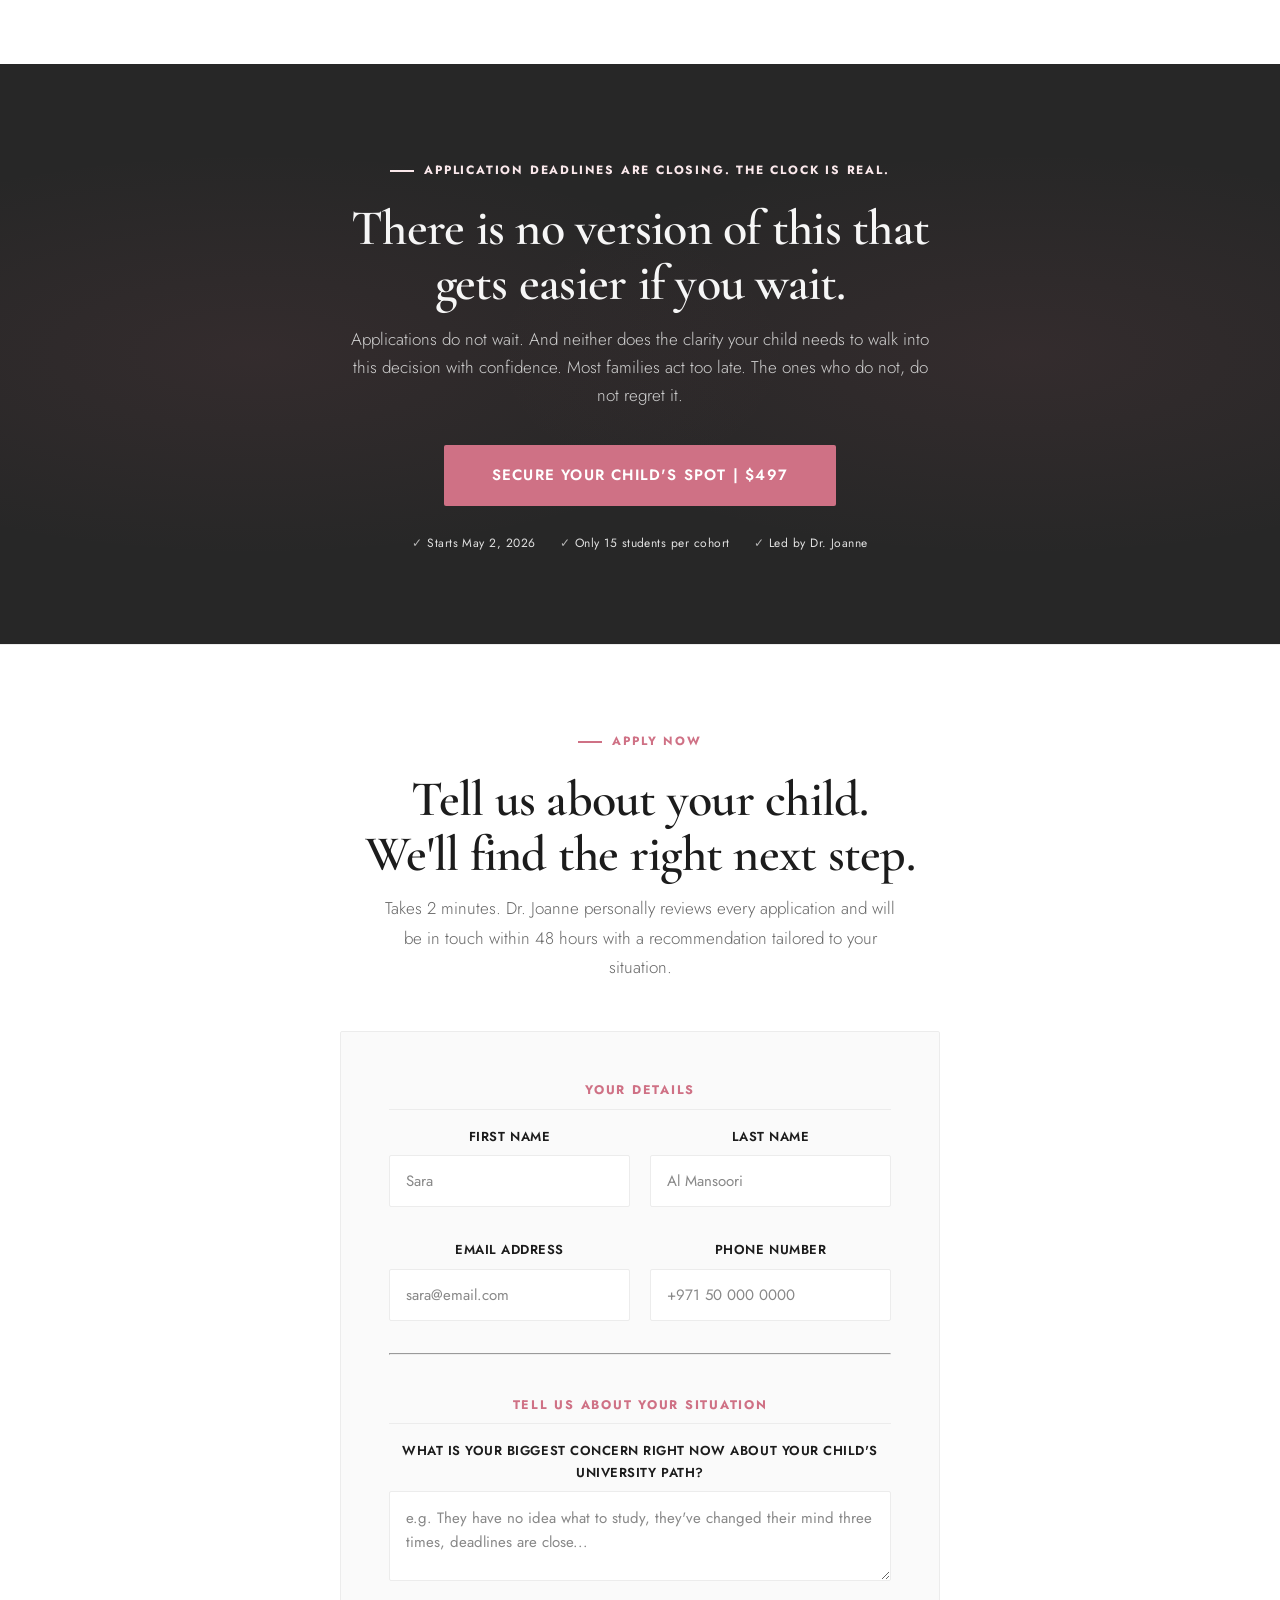
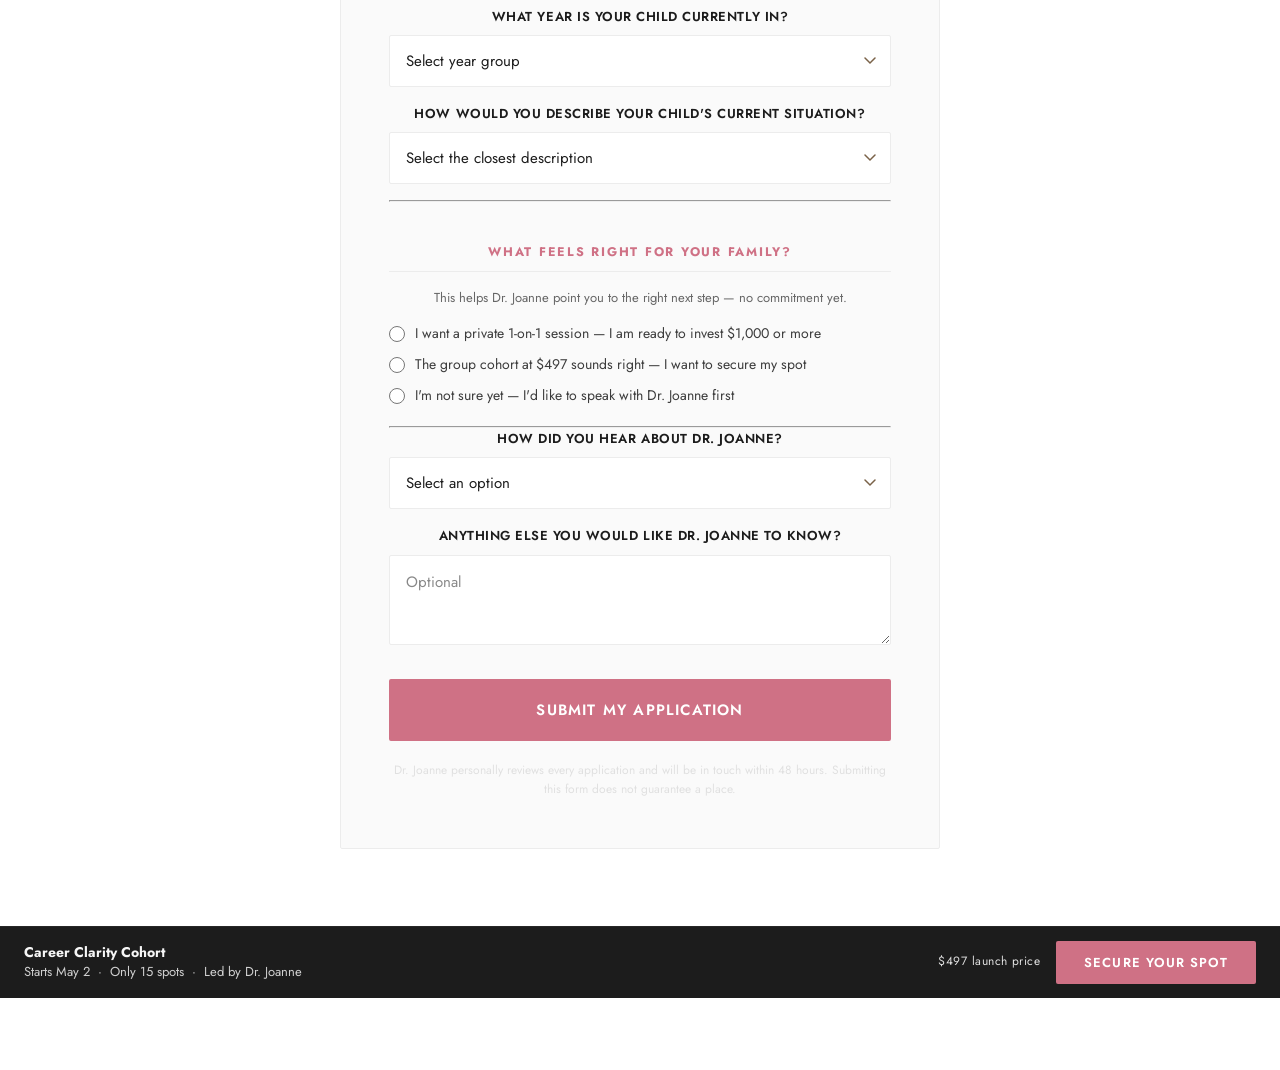
==== commit 400a334e: "Lead capture popup on checkout CTAs + mobile dashboard optimization" ====
--- a/index.html
+++ b/index.html
@@ -37,7 +37,7 @@
 <!-- NAV -->
 <nav>
   <div class="nav-logo">Career<span>Clarity</span> Cohort</div>
-  <a href="#apply-1on1" class="nav-cta">Secure Your Spot</a>
+  <a href="#" class="nav-cta cta-checkout">Secure Your Spot</a>
 </nav>
 
 <!-- STICKY CTA -->
@@ -48,7 +48,7 @@
   </div>
   <div class="sticky-cta-right">
     <span class="sticky-cta-date">$497 launch price</span>
-    <a href="#apply-1on1" class="btn-primary">Secure Your Spot</a>
+    <a href="#" class="btn-primary cta-checkout">Secure Your Spot</a>
   </div>
 </div>
 
@@ -59,7 +59,7 @@
     <h1>Not Sure What Your Child<br>Should Study in University?</h1>
     <p class="hero-sub">Before they choose a major, make sure it actually fits who they are, and where the world is going.</p>
     <div class="hero-actions">
-      <a href="#apply-1on1" class="btn-primary">Secure Your Child's Spot</a>
+      <a href="#" class="btn-primary cta-checkout">Secure Your Child's Spot</a>
     </div>
     <div class="hero-trust">
       <div class="trust-item">
@@ -361,7 +361,7 @@
           </div>
         </div>
         <p>One session. One plan. One decision made right, before any of those numbers above become real.</p>
-        <a href="#apply-1on1" class="btn-primary">Secure Your Spot Now</a>
+        <a href="#" class="btn-primary cta-checkout">Secure Your Spot Now</a>
         <div class="guarantee-line">
           <svg viewBox="0 0 24 24" fill="none" stroke="currentColor" stroke-width="1.8" stroke-linecap="round" stroke-linejoin="round"><path d="M12 22s8-4 8-10V5l-8-3-8 3v7c0 6 8 10 8 10z"/></svg>
           <span>If your child completes the cohort and leaves without clarity, Dr. Joanne will work with them again at no extra charge.</span>
@@ -383,7 +383,7 @@
       <div class="student-point">You will leave with a plan that is yours, not anyone else's expectations</div>
       <div class="student-point">You will get to speak directly with Dr. Joanne, one to one, with no pressure and no judgement</div>
     </div>
-    <a href="#apply-1on1" class="btn-primary">Join the May 2 Cohort</a>
+    <a href="#" class="btn-primary cta-checkout">Join the May 2 Cohort</a>
   </div>
 </section>
 
@@ -476,7 +476,7 @@
     <div class="sec-label">Application deadlines are closing. The clock is real.</div>
     <h2>There is no version of this that gets easier if you wait.</h2>
     <p>Applications do not wait. And neither does the clarity your child needs to walk into this decision with confidence. Most families act too late. The ones who do not, do not regret it.</p>
-    <a href="#apply-1on1" class="btn-primary" style="font-size:15px;padding:18px 48px;">Secure Your Child's Spot | $497</a>
+    <a href="#" class="btn-primary cta-checkout" style="font-size:15px;padding:18px 48px;">Secure Your Child's Spot | $497</a>
     <div class="cta-meta">
       <span>Starts May 2, 2026</span>
       <span>Only 15 students per cohort</span>
@@ -627,6 +627,39 @@
 <footer>
   © 2026 Career Clarity Cohort &nbsp;·&nbsp; Led by Dr. Joanne
 </footer>
+
+<!-- LEAD CAPTURE POPUP -->
+<div id="leadPopupOverlay" style="display:none;position:fixed;inset:0;background:rgba(43,30,22,.55);z-index:9000;align-items:center;justify-content:center;padding:20px;">
+  <div id="leadPopupCard" style="background:#fdf8f4;border:1px solid #ede7e3;border-radius:4px;width:100%;max-width:480px;padding:44px 40px;position:relative;">
+    <button id="leadPopupClose" style="position:absolute;top:16px;right:18px;background:none;border:none;font-size:22px;cursor:pointer;color:#c8bab2;line-height:1;">×</button>
+    <div style="font-size:10px;font-weight:600;letter-spacing:.12em;text-transform:uppercase;color:#cf7185;margin-bottom:10px;">Almost there</div>
+    <h2 style="font-family:'Cormorant Garamond',serif;font-size:26px;font-weight:600;color:#2b1e16;margin-bottom:8px;line-height:1.25;">Reserve your child's spot</h2>
+    <p style="font-size:13px;color:#5c3d2e;line-height:1.6;margin-bottom:28px;">Leave your details and we'll take you straight to checkout. Only 15 spots available at the $497 launch price.</p>
+    <form id="leadCaptureForm">
+      <div style="display:grid;grid-template-columns:1fr 1fr;gap:12px;margin-bottom:12px;">
+        <div>
+          <label style="font-size:11px;font-weight:600;letter-spacing:.07em;text-transform:uppercase;color:#c8bab2;display:block;margin-bottom:6px;">First name *</label>
+          <input id="lcFirst" type="text" required placeholder="Sara" style="width:100%;border:1px solid #ede7e3;border-radius:2px;padding:12px 14px;font-family:'Jost',sans-serif;font-size:14px;color:#2b1e16;background:#fff;outline:none;transition:border-color .2s;">
+        </div>
+        <div>
+          <label style="font-size:11px;font-weight:600;letter-spacing:.07em;text-transform:uppercase;color:#c8bab2;display:block;margin-bottom:6px;">Last name *</label>
+          <input id="lcLast" type="text" required placeholder="Al Mansoori" style="width:100%;border:1px solid #ede7e3;border-radius:2px;padding:12px 14px;font-family:'Jost',sans-serif;font-size:14px;color:#2b1e16;background:#fff;outline:none;transition:border-color .2s;">
+        </div>
+      </div>
+      <div style="margin-bottom:12px;">
+        <label style="font-size:11px;font-weight:600;letter-spacing:.07em;text-transform:uppercase;color:#c8bab2;display:block;margin-bottom:6px;">Email address *</label>
+        <input id="lcEmail" type="email" required placeholder="sara@email.com" style="width:100%;border:1px solid #ede7e3;border-radius:2px;padding:12px 14px;font-family:'Jost',sans-serif;font-size:14px;color:#2b1e16;background:#fff;outline:none;transition:border-color .2s;">
+      </div>
+      <div style="margin-bottom:24px;">
+        <label style="font-size:11px;font-weight:600;letter-spacing:.07em;text-transform:uppercase;color:#c8bab2;display:block;margin-bottom:6px;">Phone <span style="opacity:.6;font-weight:400;text-transform:none;letter-spacing:0;">(optional)</span></label>
+        <input id="lcPhone" type="tel" placeholder="+971 50 000 0000" style="width:100%;border:1px solid #ede7e3;border-radius:2px;padding:12px 14px;font-family:'Jost',sans-serif;font-size:14px;color:#2b1e16;background:#fff;outline:none;transition:border-color .2s;">
+      </div>
+      <button type="submit" id="lcSubmitBtn" style="width:100%;background:#cf7185;color:#fff;font-family:'Jost',sans-serif;font-size:13px;font-weight:600;letter-spacing:.1em;text-transform:uppercase;border:none;border-radius:2px;padding:17px;cursor:pointer;transition:background .2s;">Continue to Checkout →</button>
+      <p style="font-size:11px;color:#c8bab2;text-align:center;margin-top:14px;line-height:1.5;">You'll be taken to our secure checkout page. No spam, ever.</p>
+    </form>
+  </div>
+</div>
+
 <script src="script.js"></script>
 </body>
 </html>
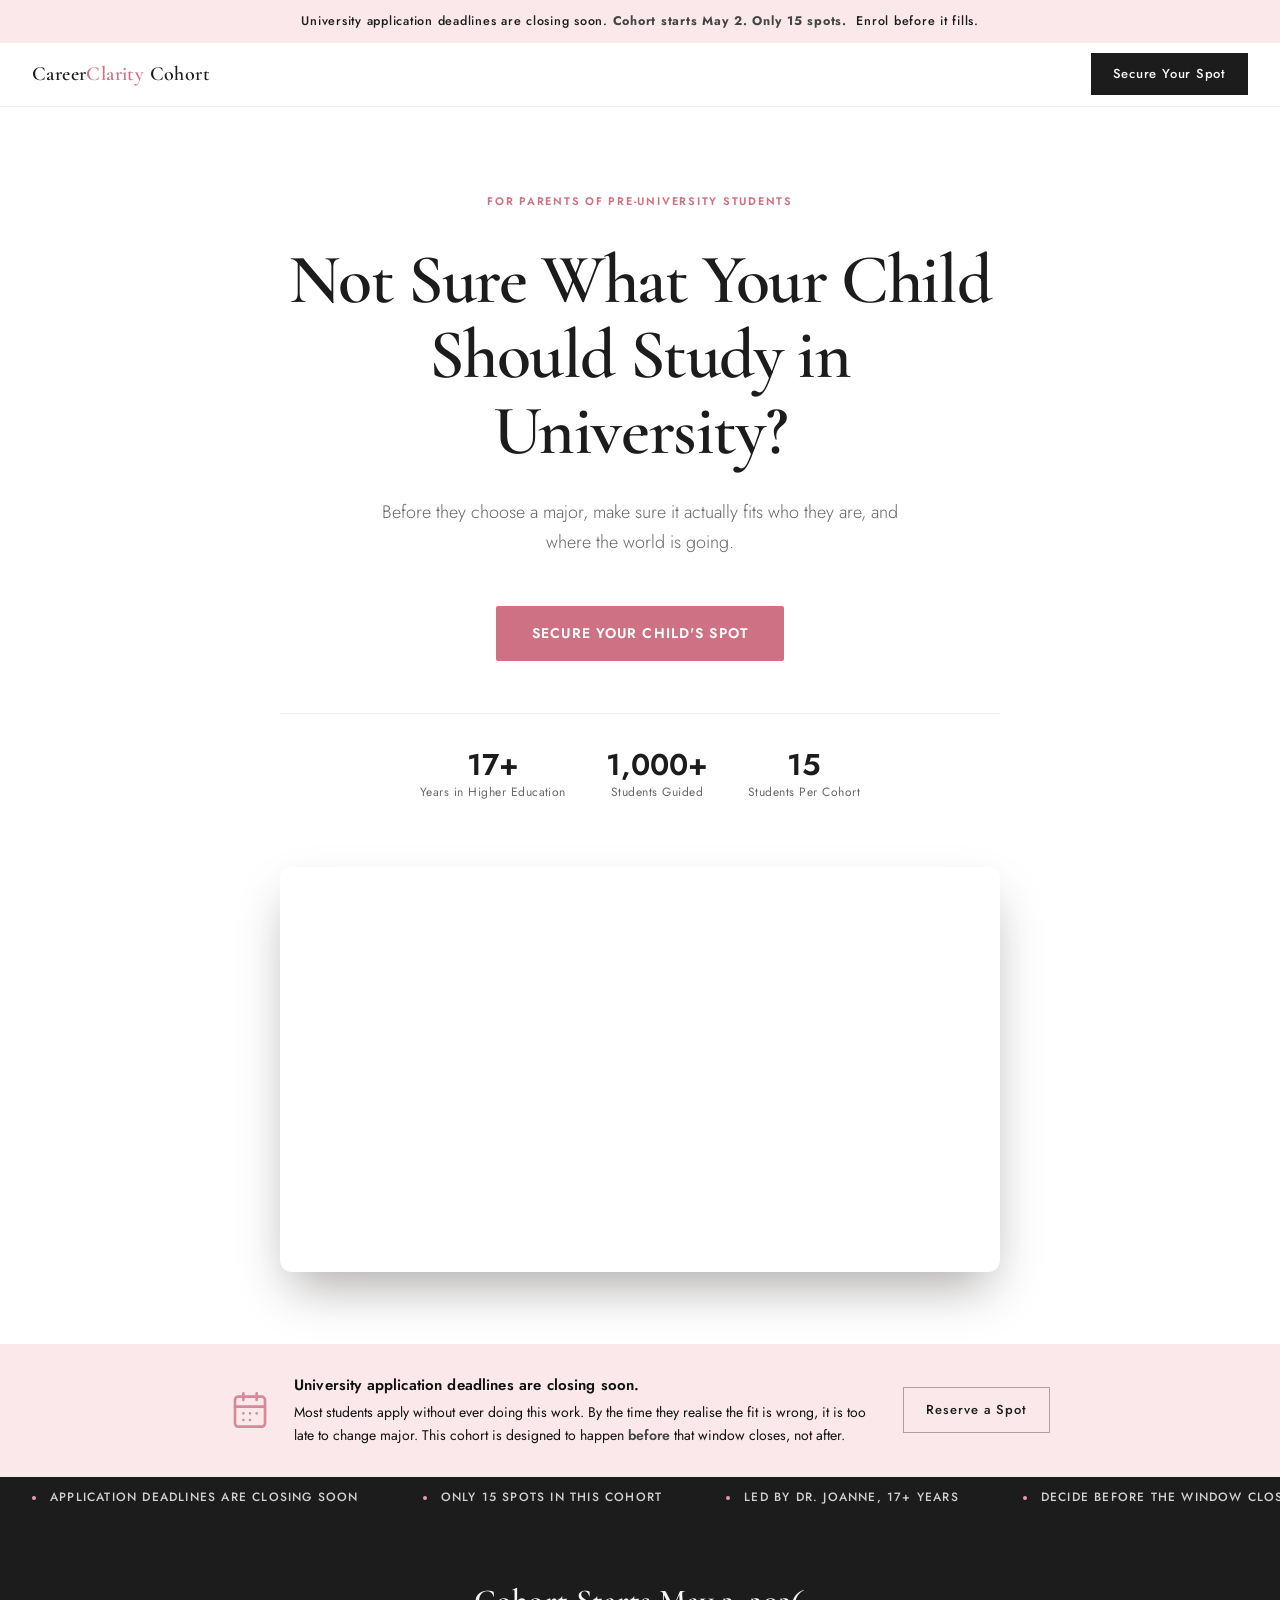
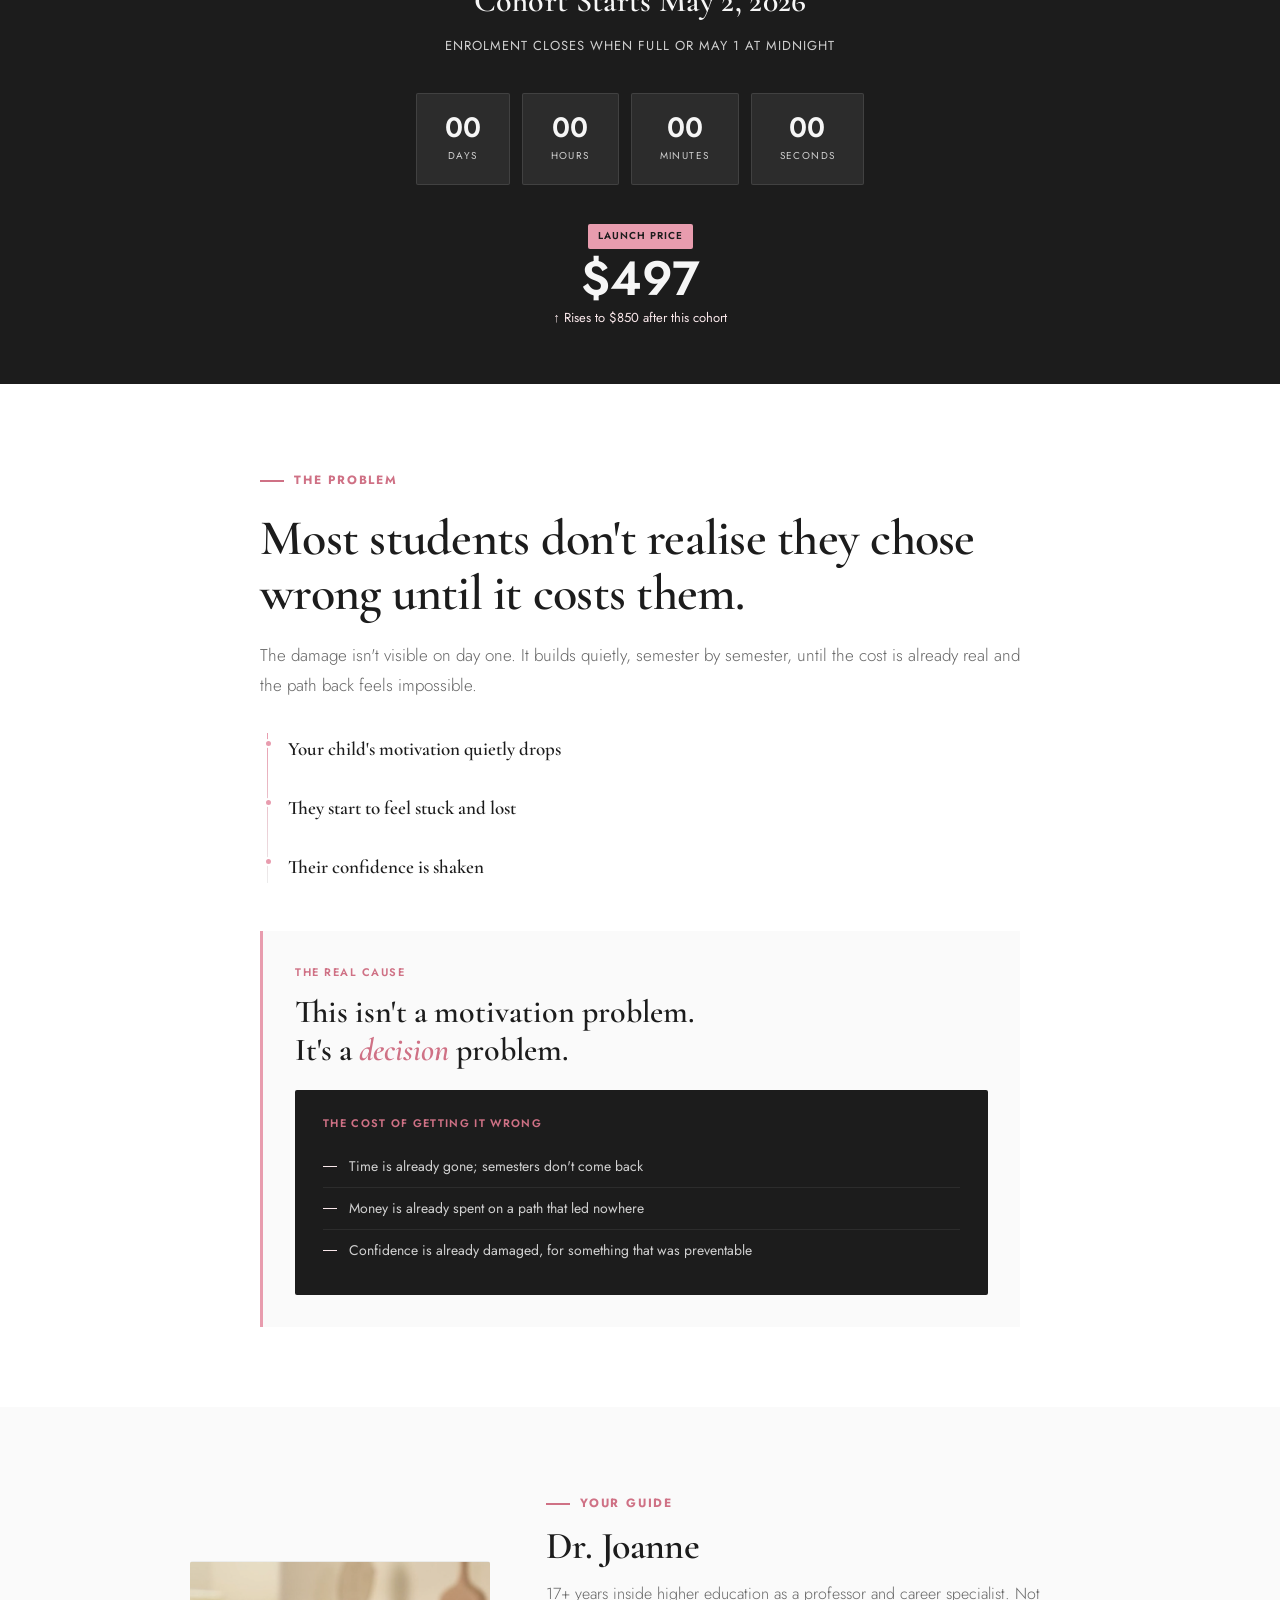
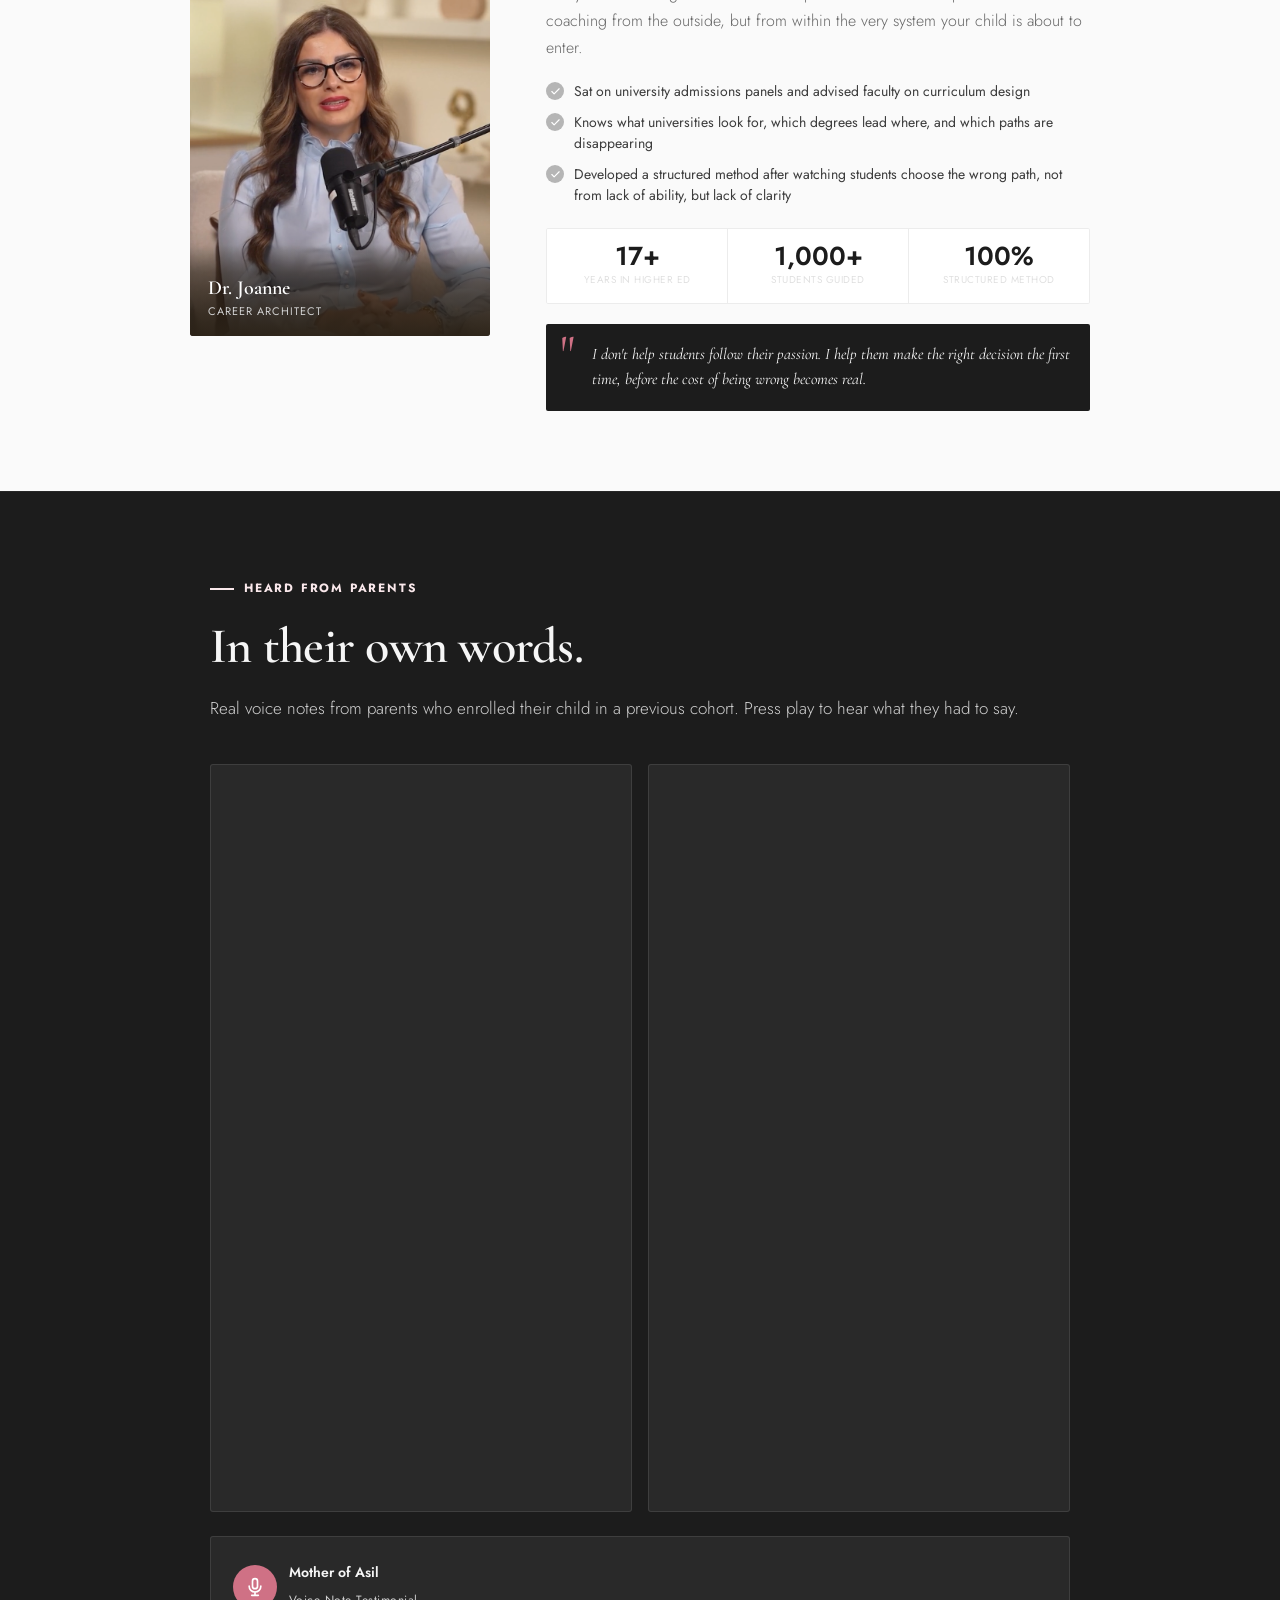
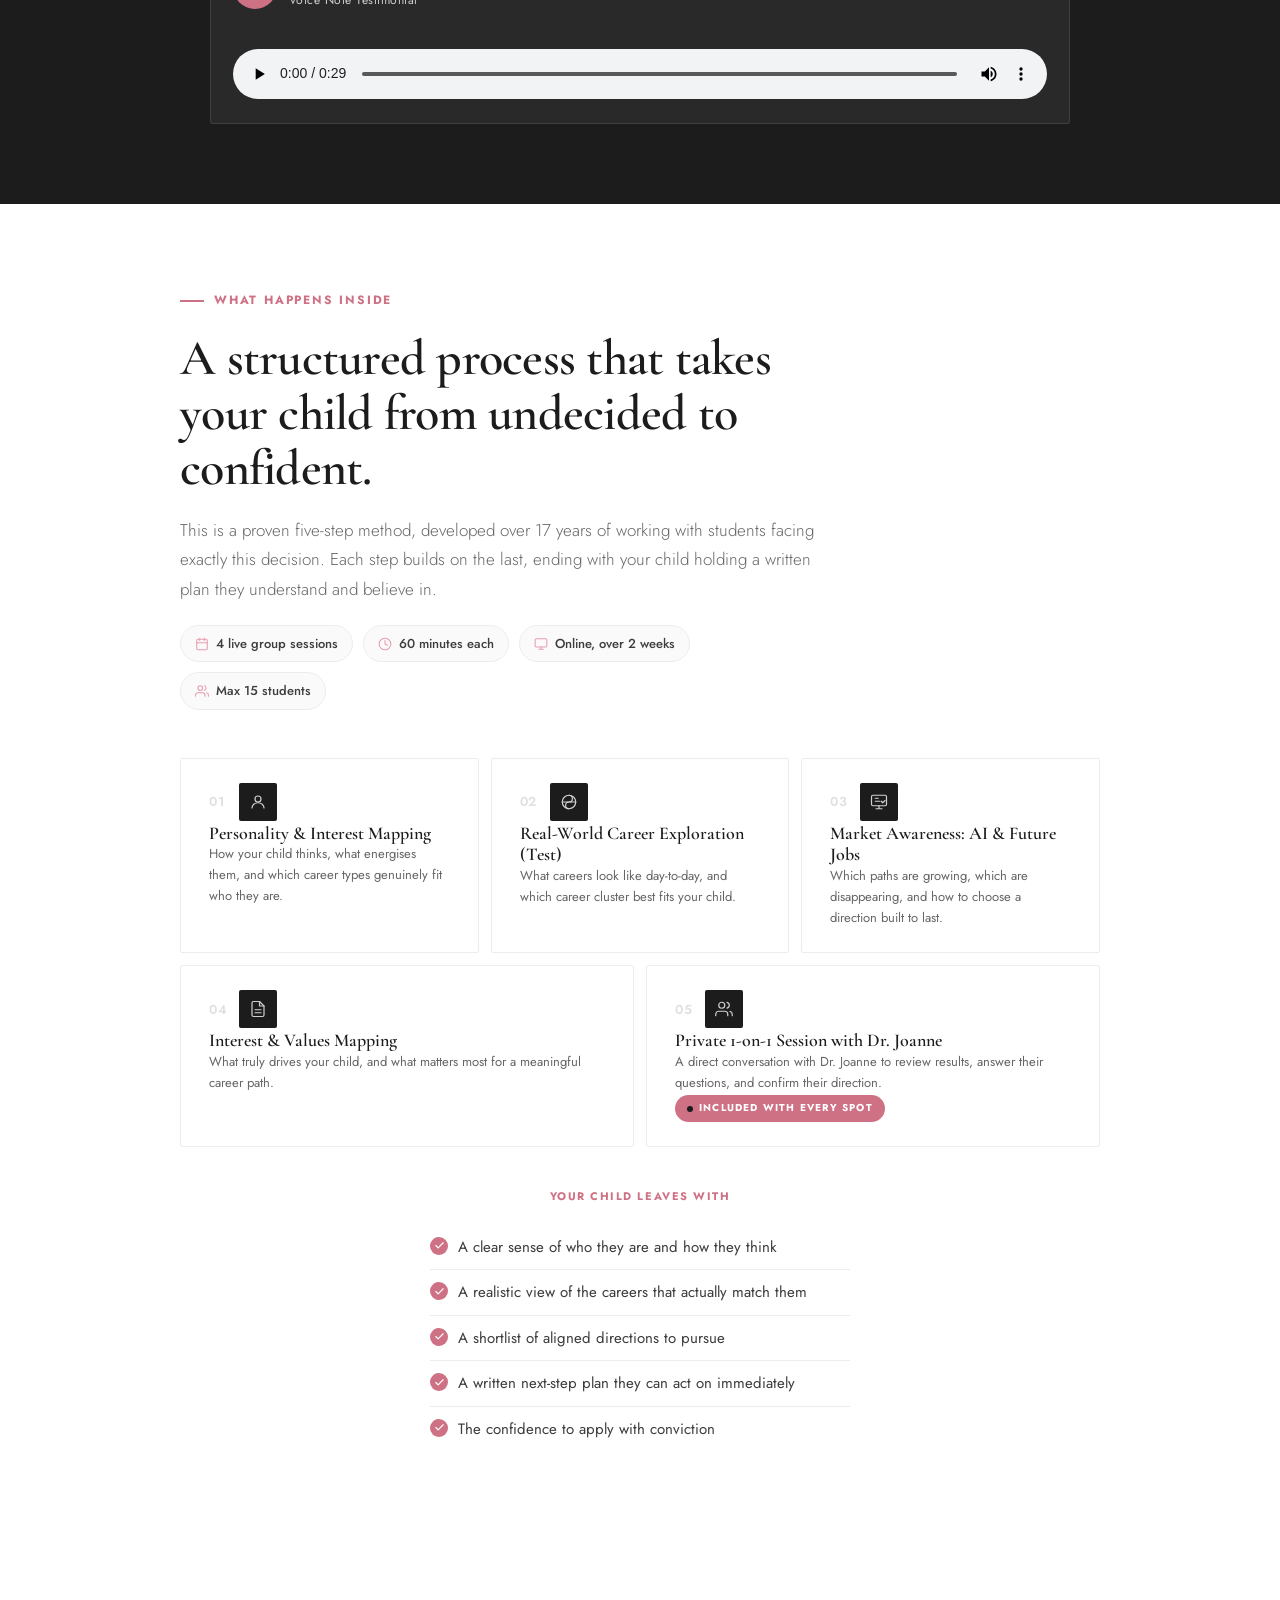
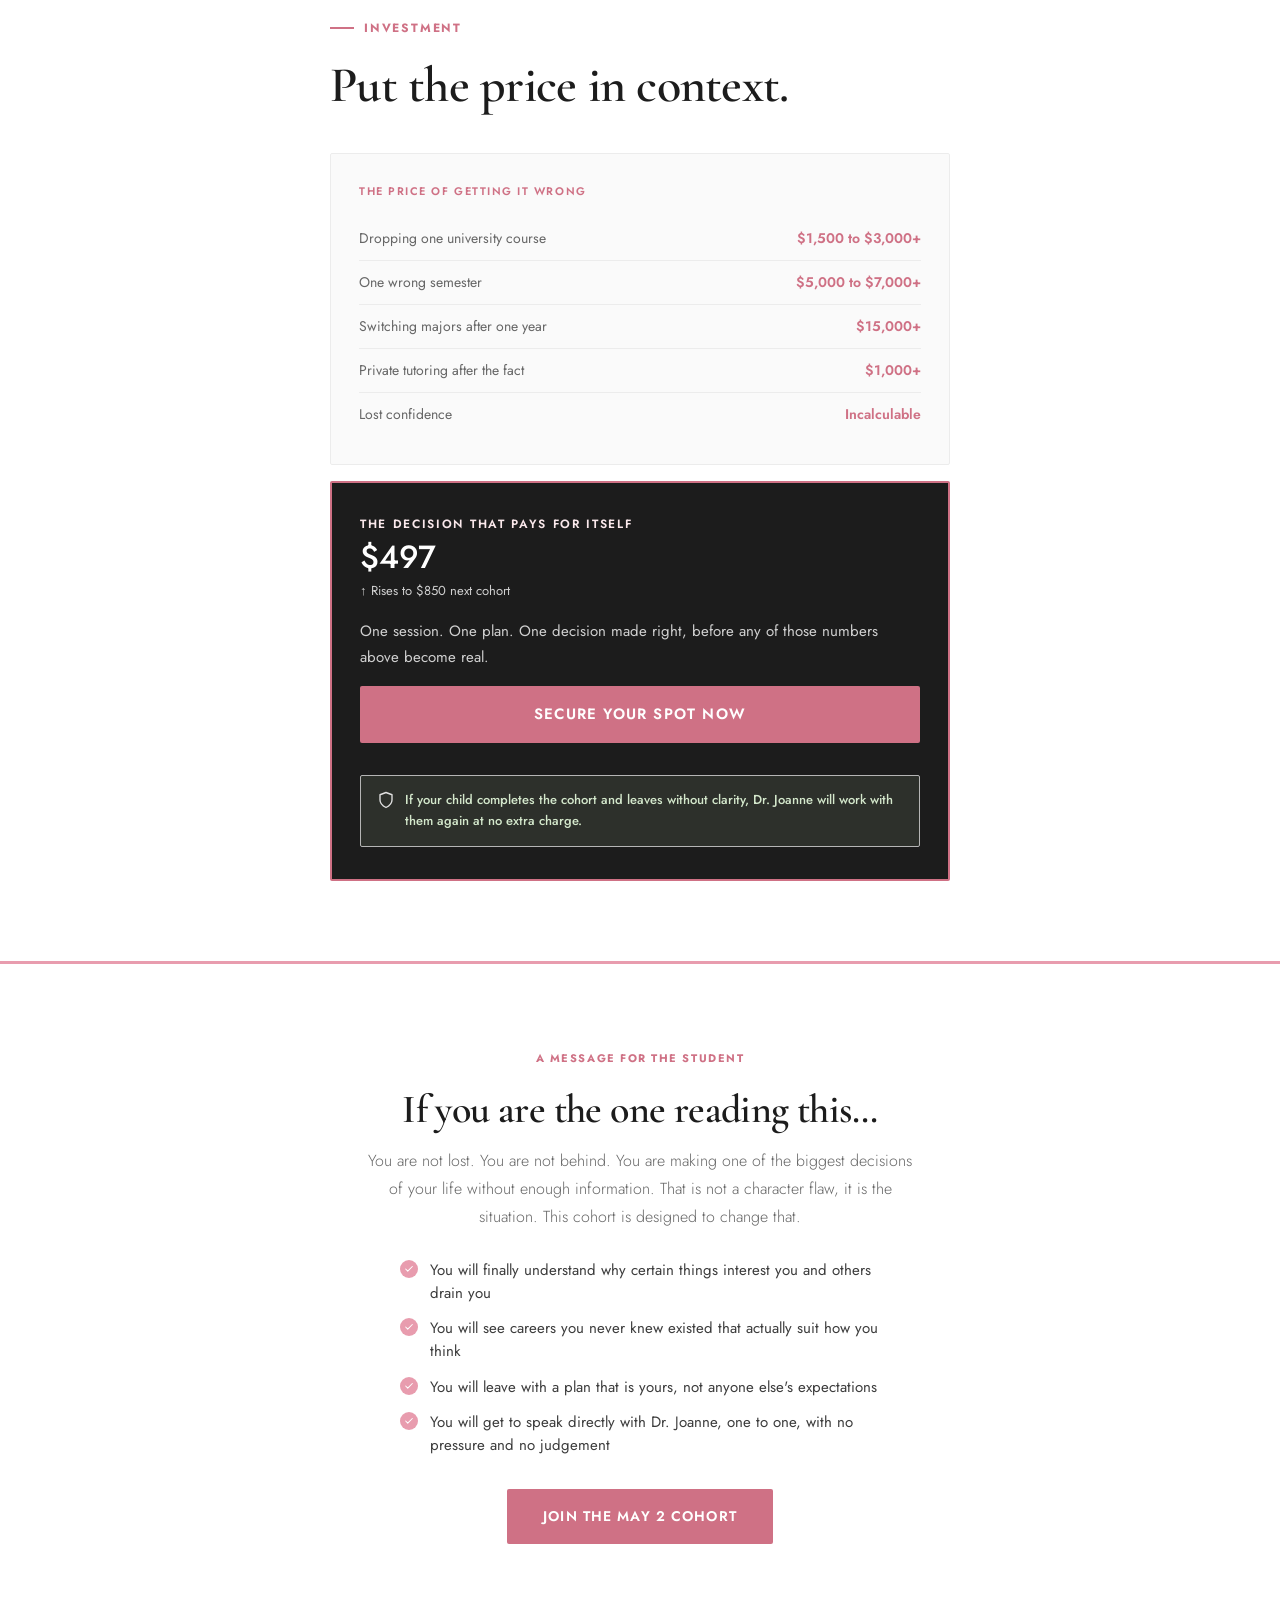
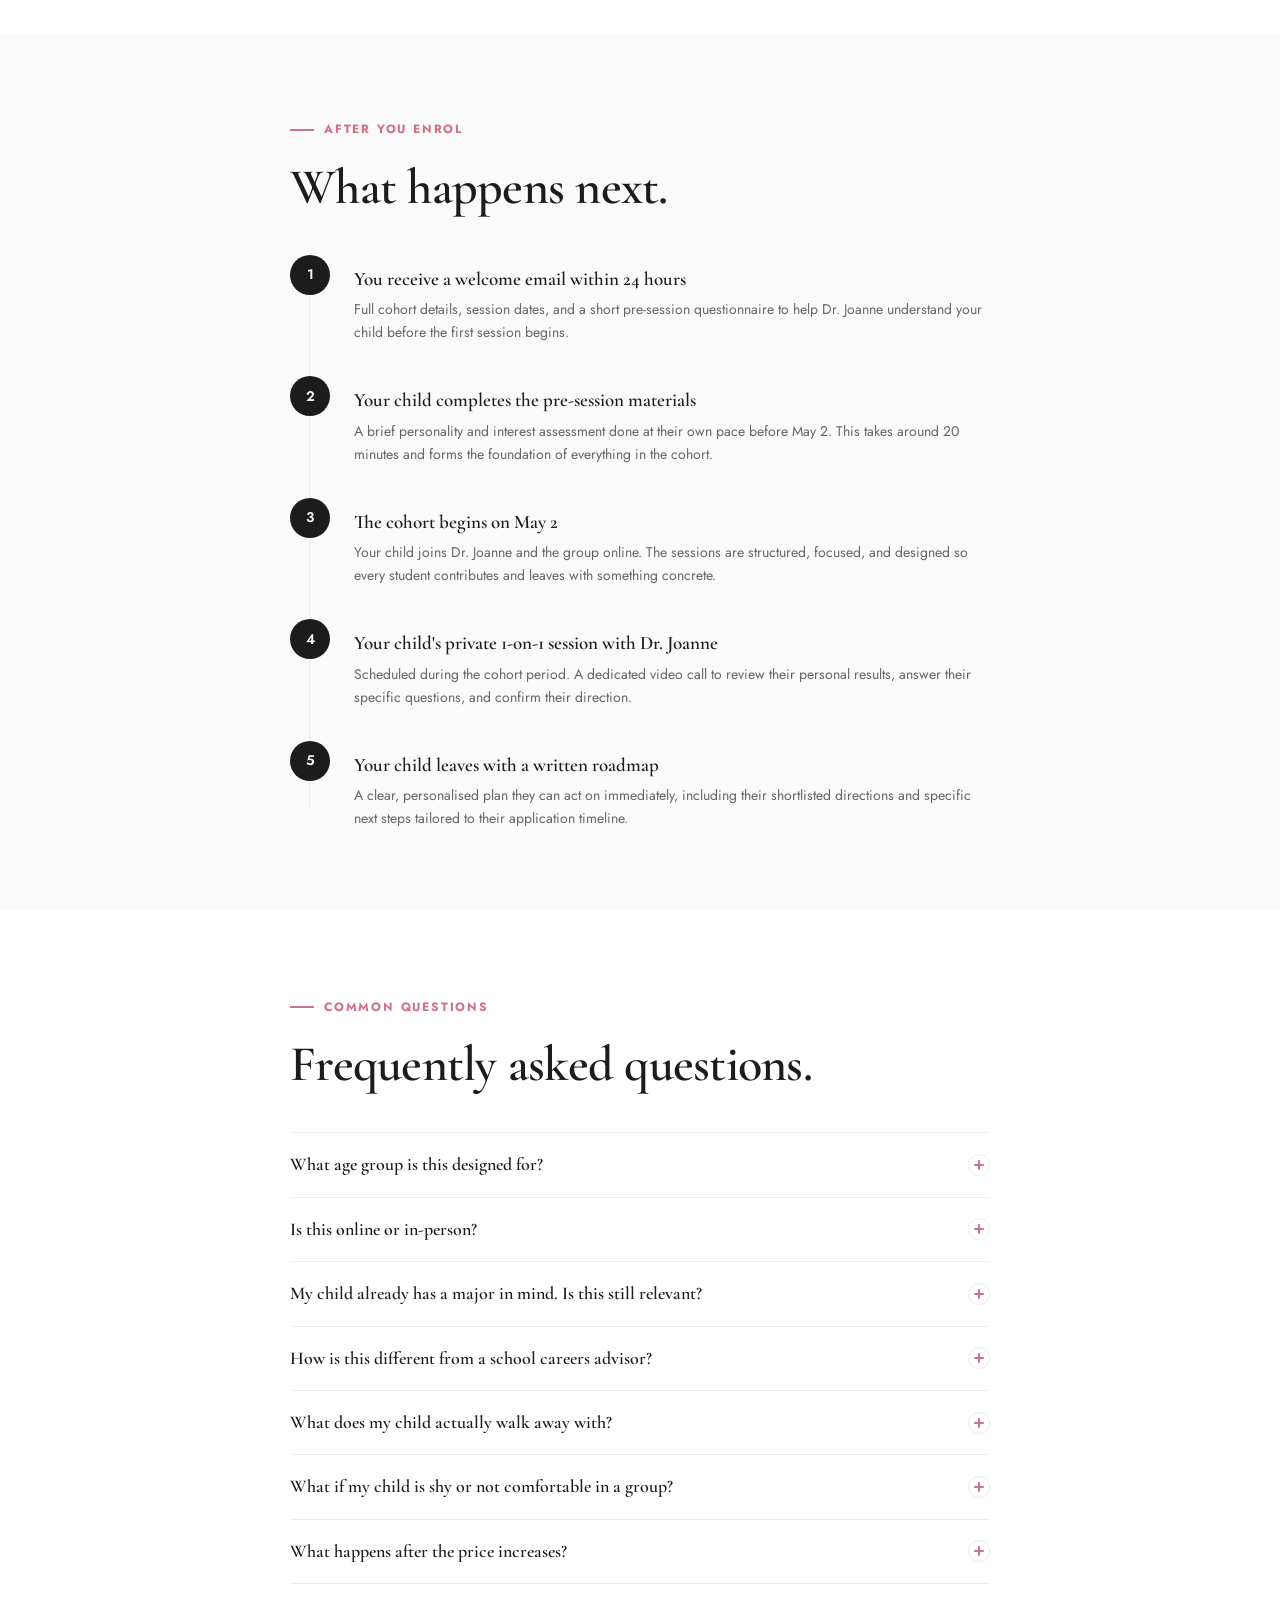
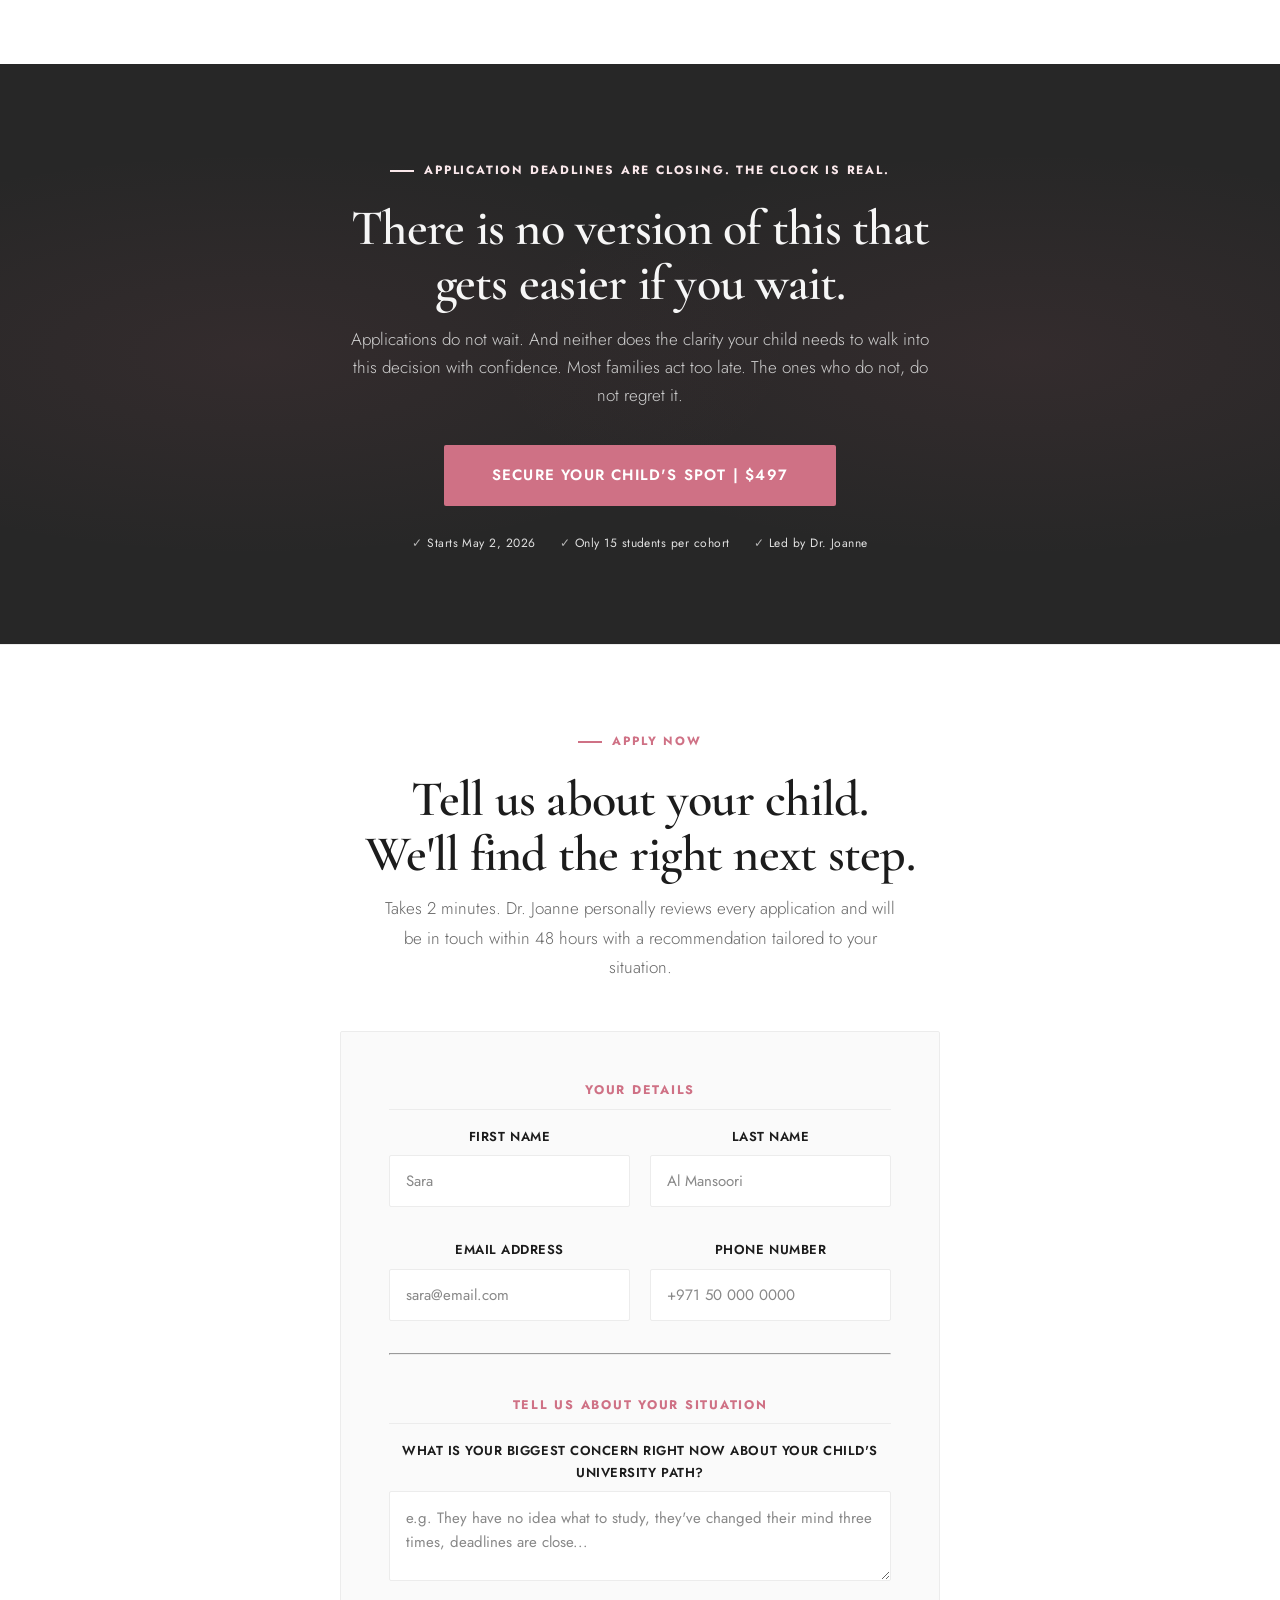
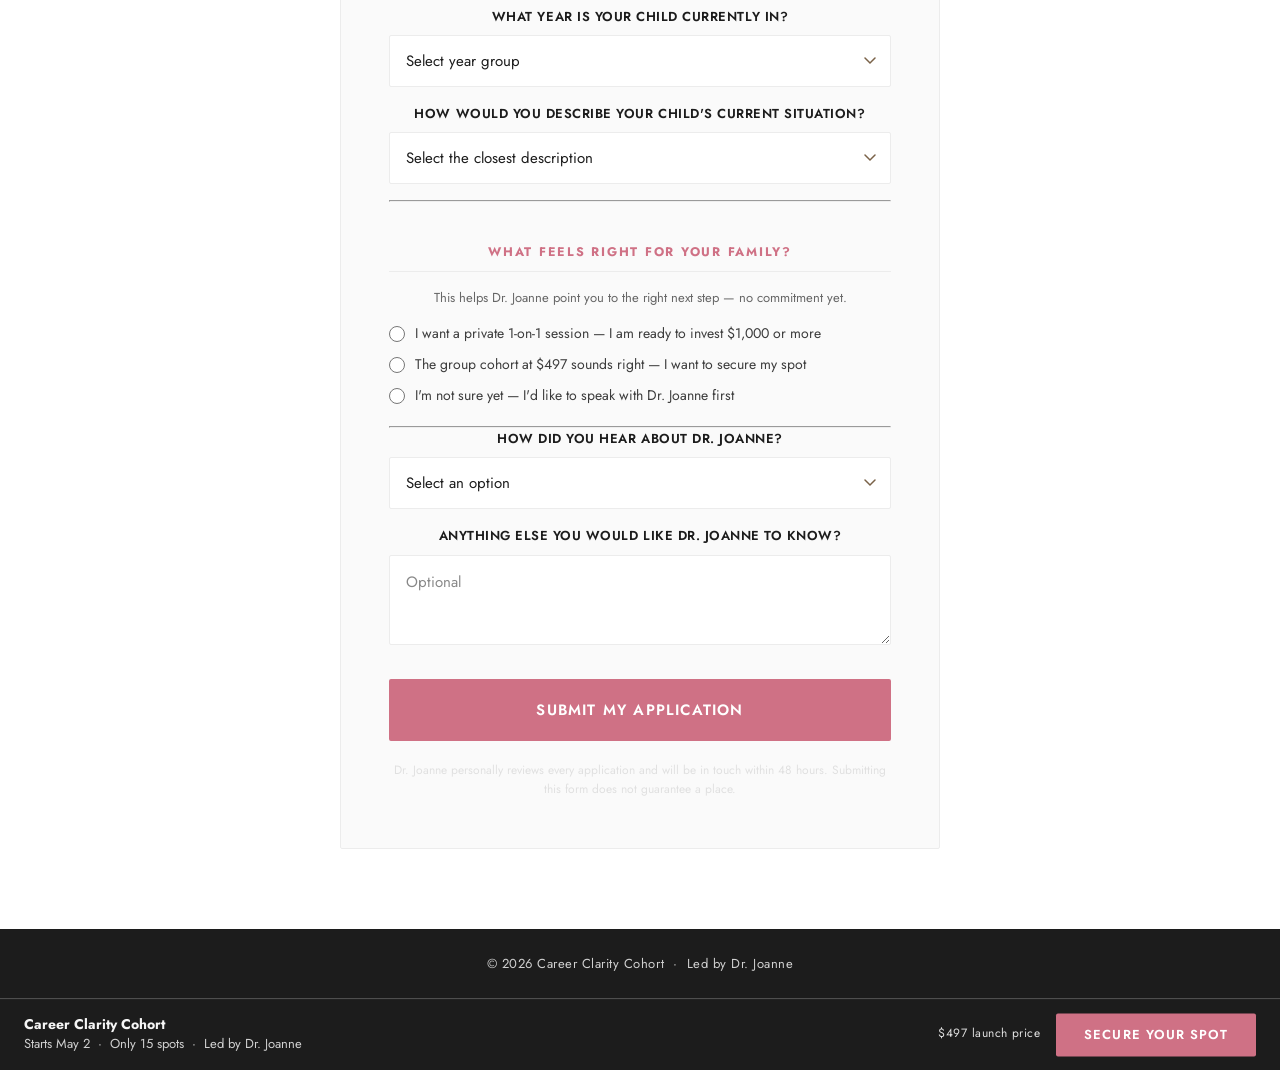
==== commit 524967e3: "CTAs redirect to checkout, form submit redirects to book-a-call" ====
--- a/index.html
+++ b/index.html
@@ -628,37 +628,7 @@
   © 2026 Career Clarity Cohort &nbsp;·&nbsp; Led by Dr. Joanne
 </footer>
 
-<!-- LEAD CAPTURE POPUP -->
-<div id="leadPopupOverlay" style="display:none;position:fixed;inset:0;background:rgba(43,30,22,.55);z-index:9000;align-items:center;justify-content:center;padding:20px;">
-  <div id="leadPopupCard" style="background:#fdf8f4;border:1px solid #ede7e3;border-radius:4px;width:100%;max-width:480px;padding:44px 40px;position:relative;">
-    <button id="leadPopupClose" style="position:absolute;top:16px;right:18px;background:none;border:none;font-size:22px;cursor:pointer;color:#c8bab2;line-height:1;">×</button>
-    <div style="font-size:10px;font-weight:600;letter-spacing:.12em;text-transform:uppercase;color:#cf7185;margin-bottom:10px;">Almost there</div>
-    <h2 style="font-family:'Cormorant Garamond',serif;font-size:26px;font-weight:600;color:#2b1e16;margin-bottom:8px;line-height:1.25;">Reserve your child's spot</h2>
-    <p style="font-size:13px;color:#5c3d2e;line-height:1.6;margin-bottom:28px;">Leave your details and we'll take you straight to checkout. Only 15 spots available at the $497 launch price.</p>
-    <form id="leadCaptureForm">
-      <div style="display:grid;grid-template-columns:1fr 1fr;gap:12px;margin-bottom:12px;">
-        <div>
-          <label style="font-size:11px;font-weight:600;letter-spacing:.07em;text-transform:uppercase;color:#c8bab2;display:block;margin-bottom:6px;">First name *</label>
-          <input id="lcFirst" type="text" required placeholder="Sara" style="width:100%;border:1px solid #ede7e3;border-radius:2px;padding:12px 14px;font-family:'Jost',sans-serif;font-size:14px;color:#2b1e16;background:#fff;outline:none;transition:border-color .2s;">
-        </div>
-        <div>
-          <label style="font-size:11px;font-weight:600;letter-spacing:.07em;text-transform:uppercase;color:#c8bab2;display:block;margin-bottom:6px;">Last name *</label>
-          <input id="lcLast" type="text" required placeholder="Al Mansoori" style="width:100%;border:1px solid #ede7e3;border-radius:2px;padding:12px 14px;font-family:'Jost',sans-serif;font-size:14px;color:#2b1e16;background:#fff;outline:none;transition:border-color .2s;">
-        </div>
-      </div>
-      <div style="margin-bottom:12px;">
-        <label style="font-size:11px;font-weight:600;letter-spacing:.07em;text-transform:uppercase;color:#c8bab2;display:block;margin-bottom:6px;">Email address *</label>
-        <input id="lcEmail" type="email" required placeholder="sara@email.com" style="width:100%;border:1px solid #ede7e3;border-radius:2px;padding:12px 14px;font-family:'Jost',sans-serif;font-size:14px;color:#2b1e16;background:#fff;outline:none;transition:border-color .2s;">
-      </div>
-      <div style="margin-bottom:24px;">
-        <label style="font-size:11px;font-weight:600;letter-spacing:.07em;text-transform:uppercase;color:#c8bab2;display:block;margin-bottom:6px;">Phone <span style="opacity:.6;font-weight:400;text-transform:none;letter-spacing:0;">(optional)</span></label>
-        <input id="lcPhone" type="tel" placeholder="+971 50 000 0000" style="width:100%;border:1px solid #ede7e3;border-radius:2px;padding:12px 14px;font-family:'Jost',sans-serif;font-size:14px;color:#2b1e16;background:#fff;outline:none;transition:border-color .2s;">
-      </div>
-      <button type="submit" id="lcSubmitBtn" style="width:100%;background:#cf7185;color:#fff;font-family:'Jost',sans-serif;font-size:13px;font-weight:600;letter-spacing:.1em;text-transform:uppercase;border:none;border-radius:2px;padding:17px;cursor:pointer;transition:background .2s;">Continue to Checkout →</button>
-      <p style="font-size:11px;color:#c8bab2;text-align:center;margin-top:14px;line-height:1.5;">You'll be taken to our secure checkout page. No spam, ever.</p>
-    </form>
-  </div>
-</div>
+
 
 <script src="script.js"></script>
 </body>
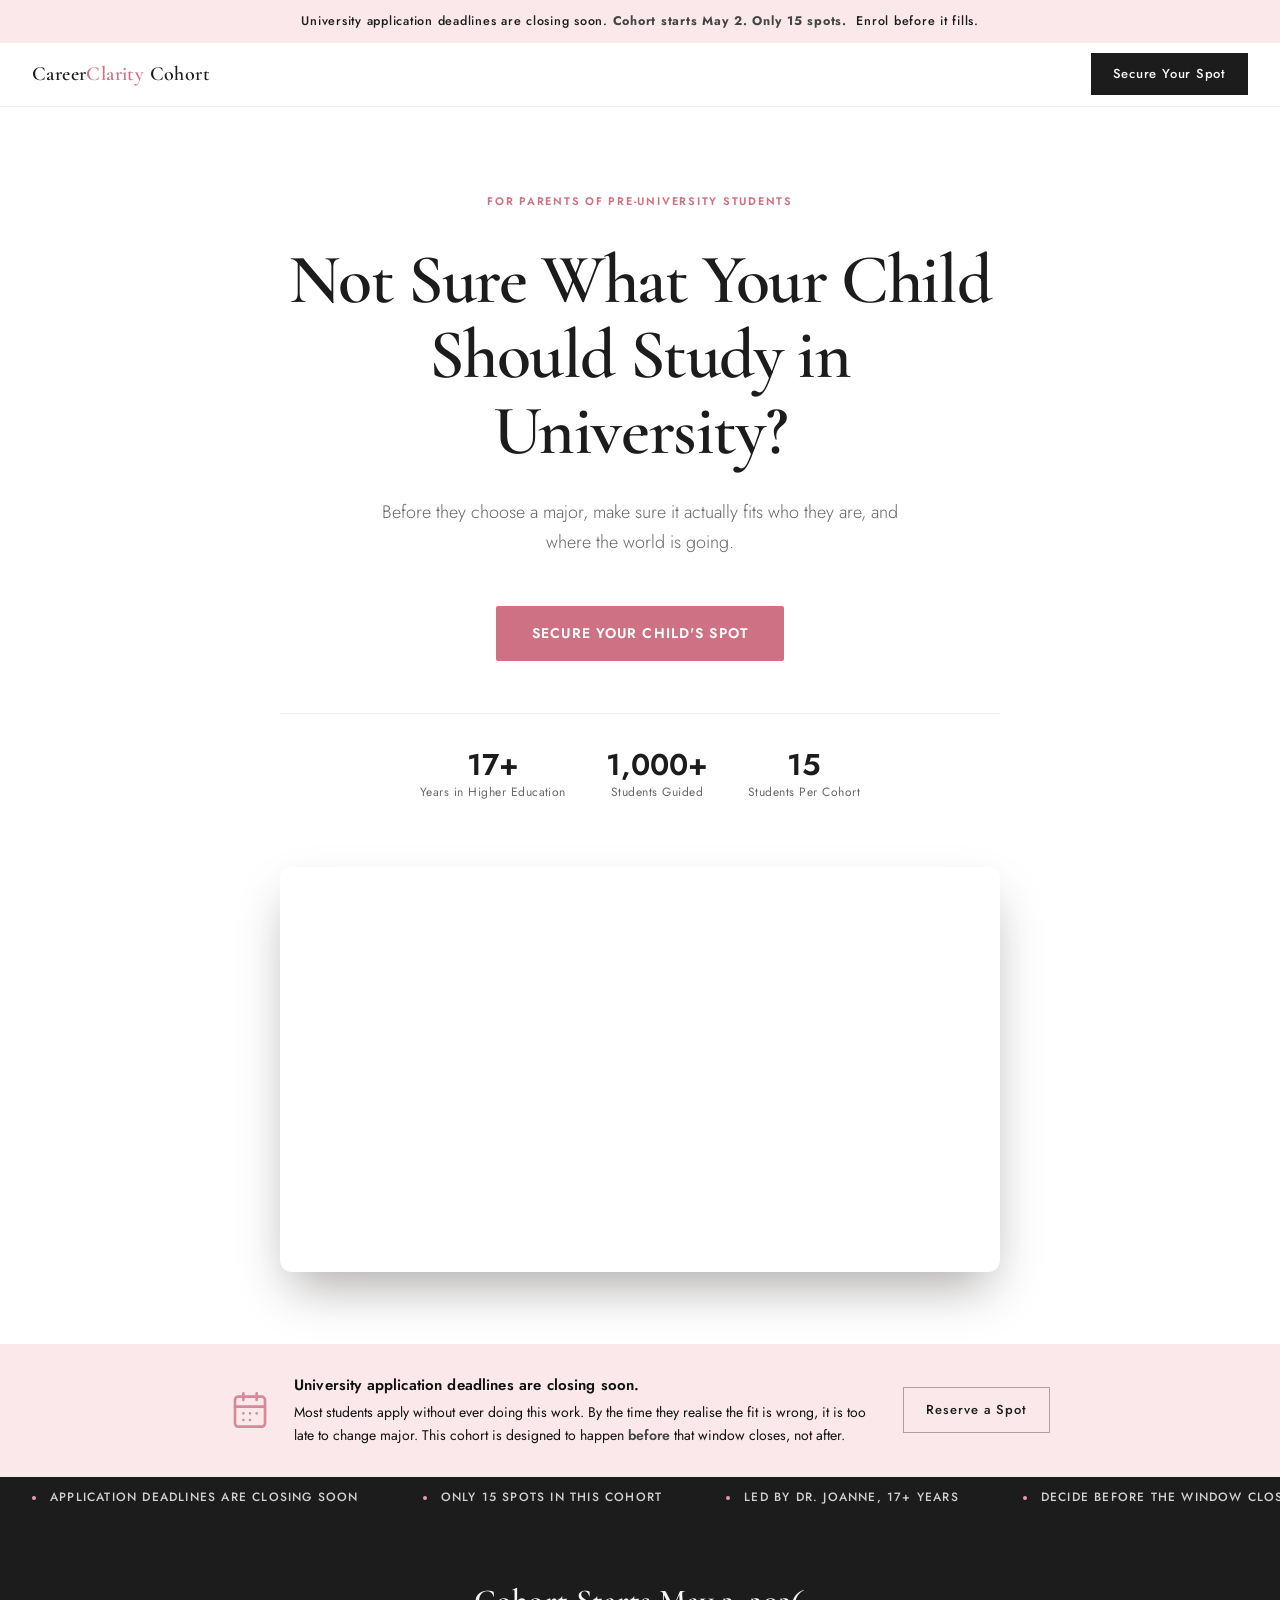
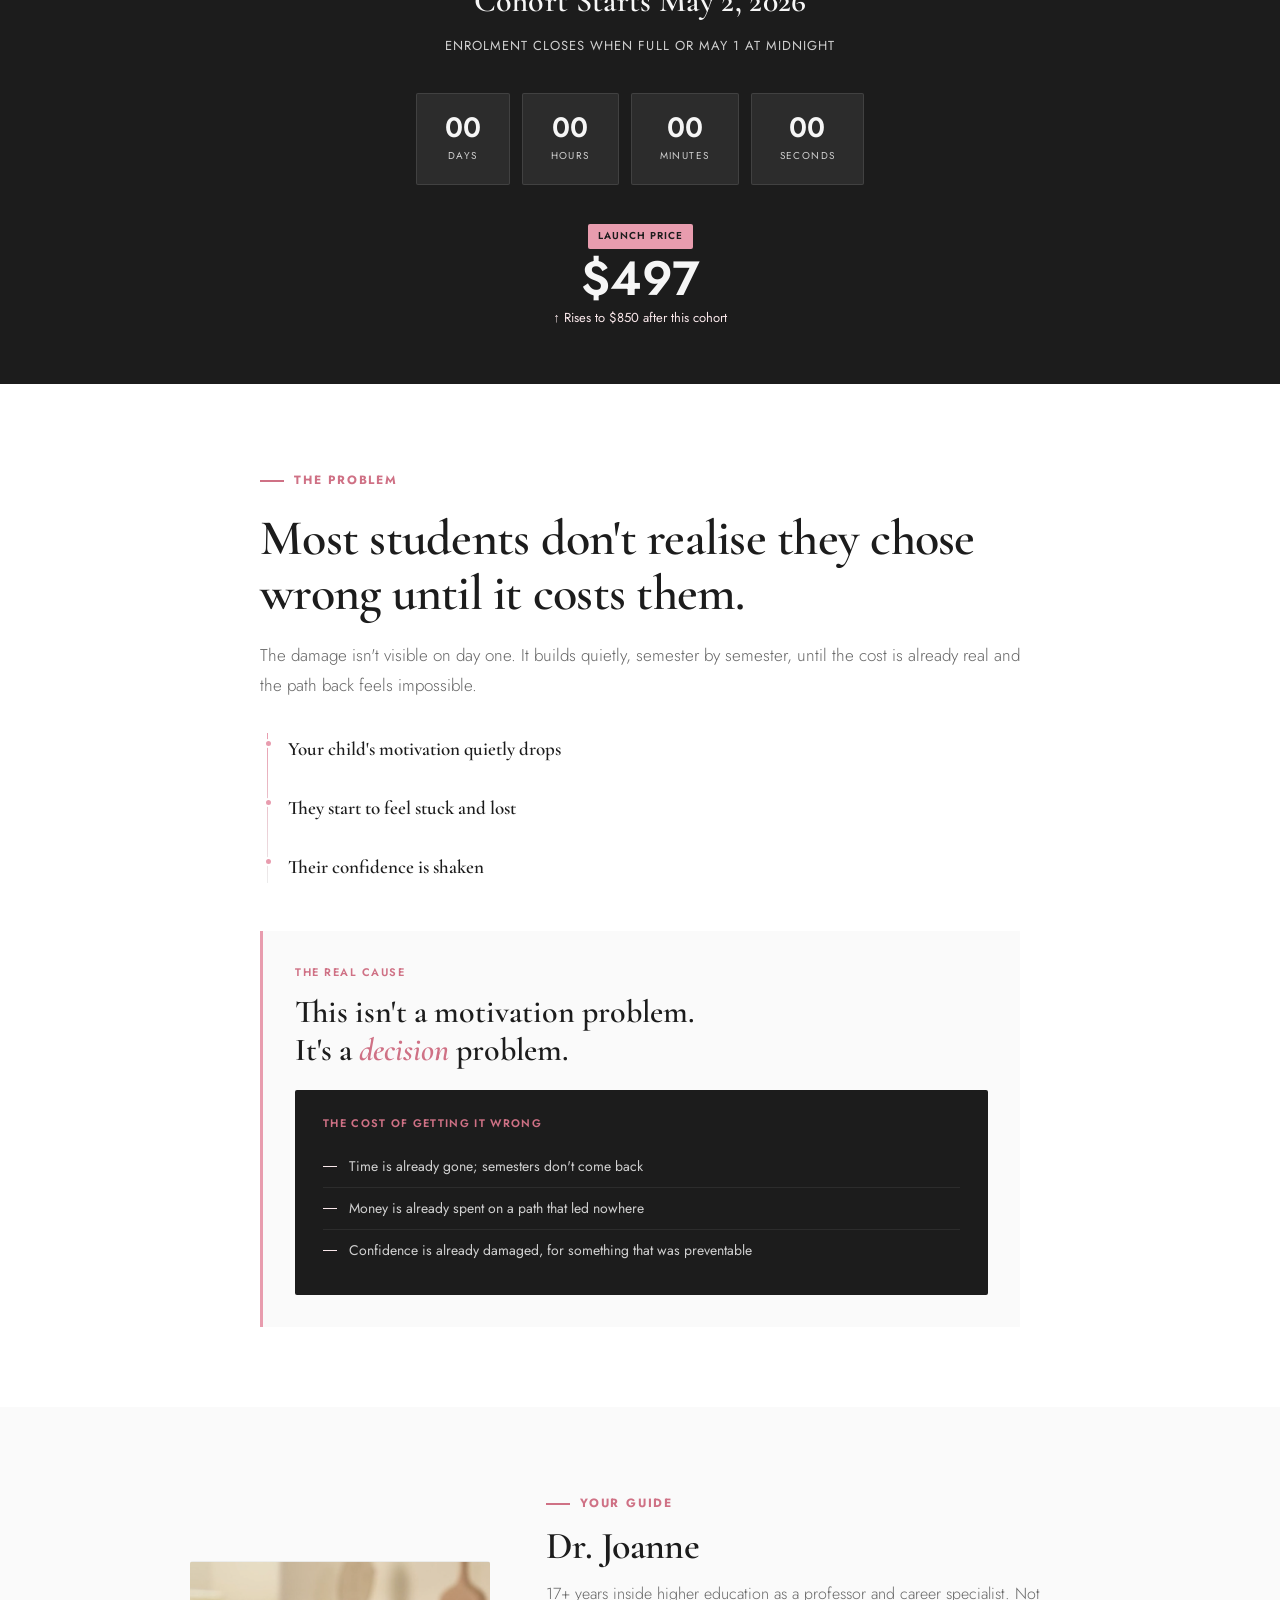
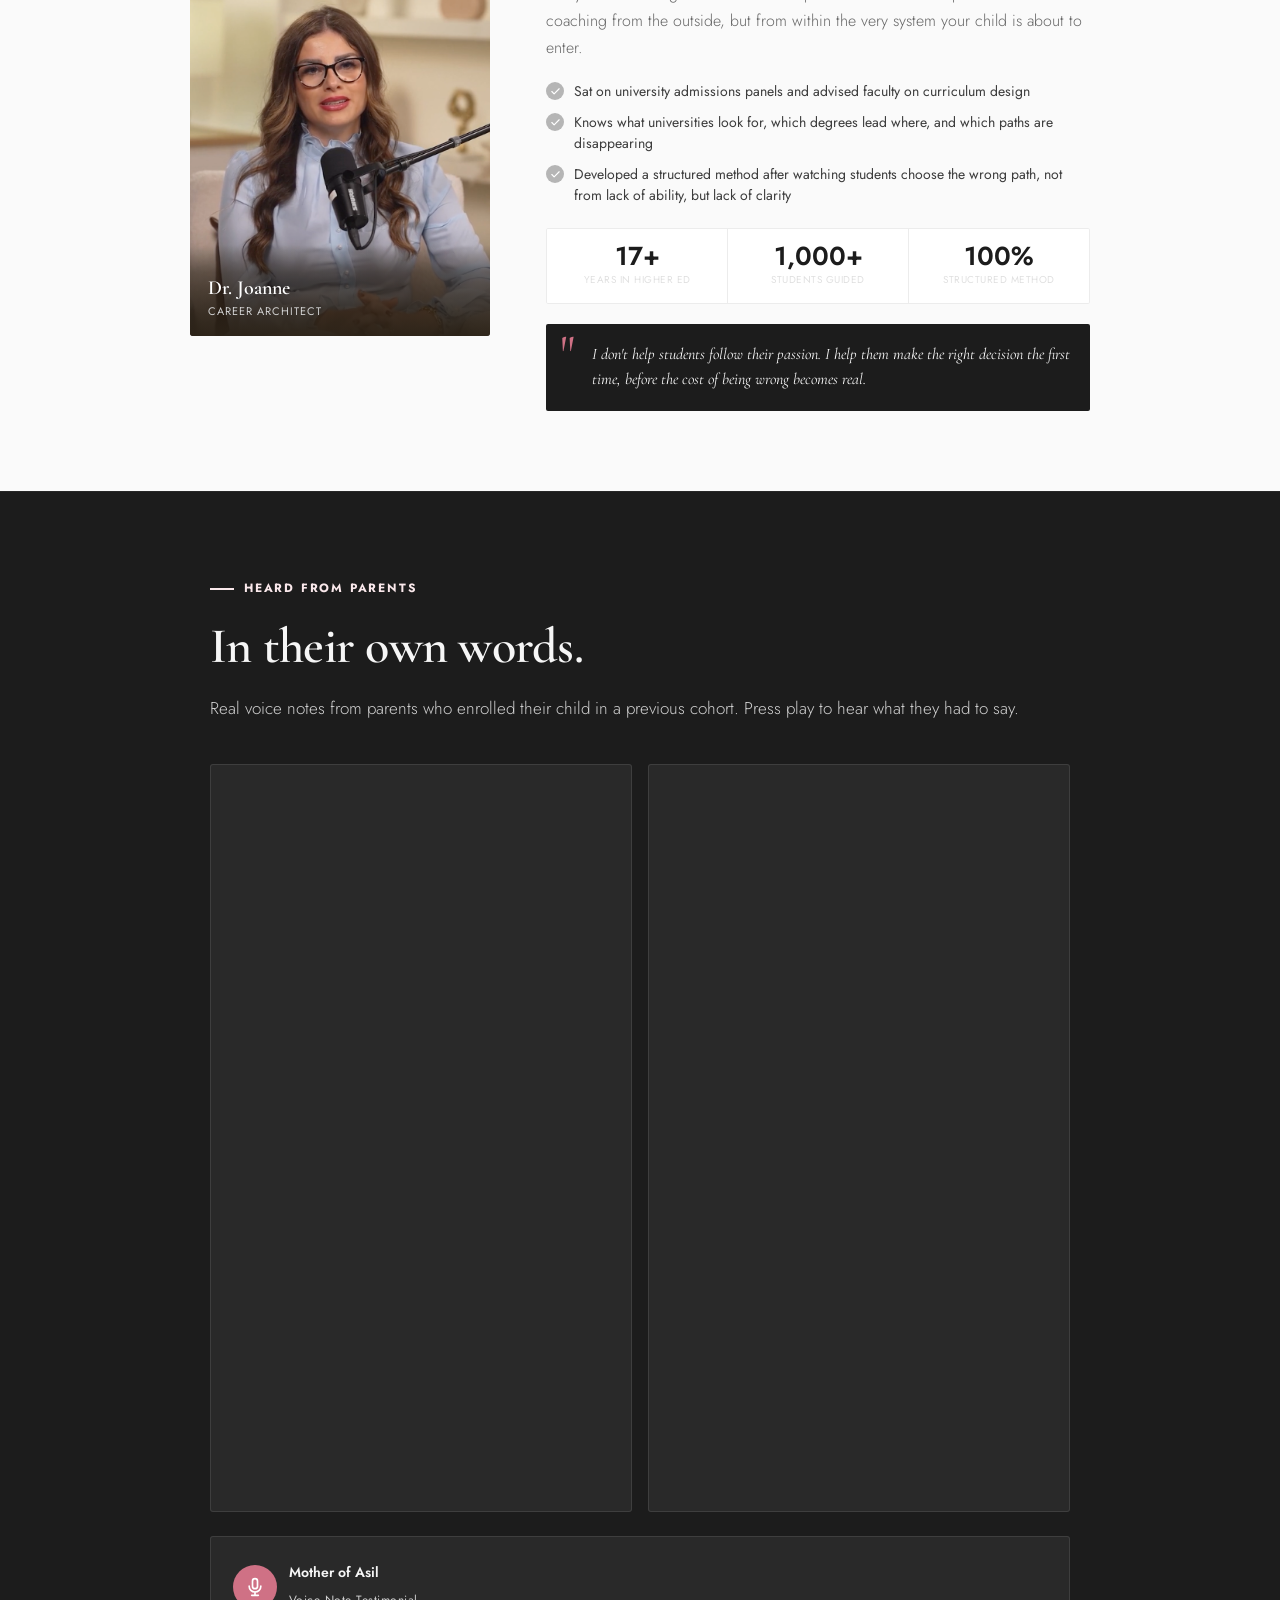
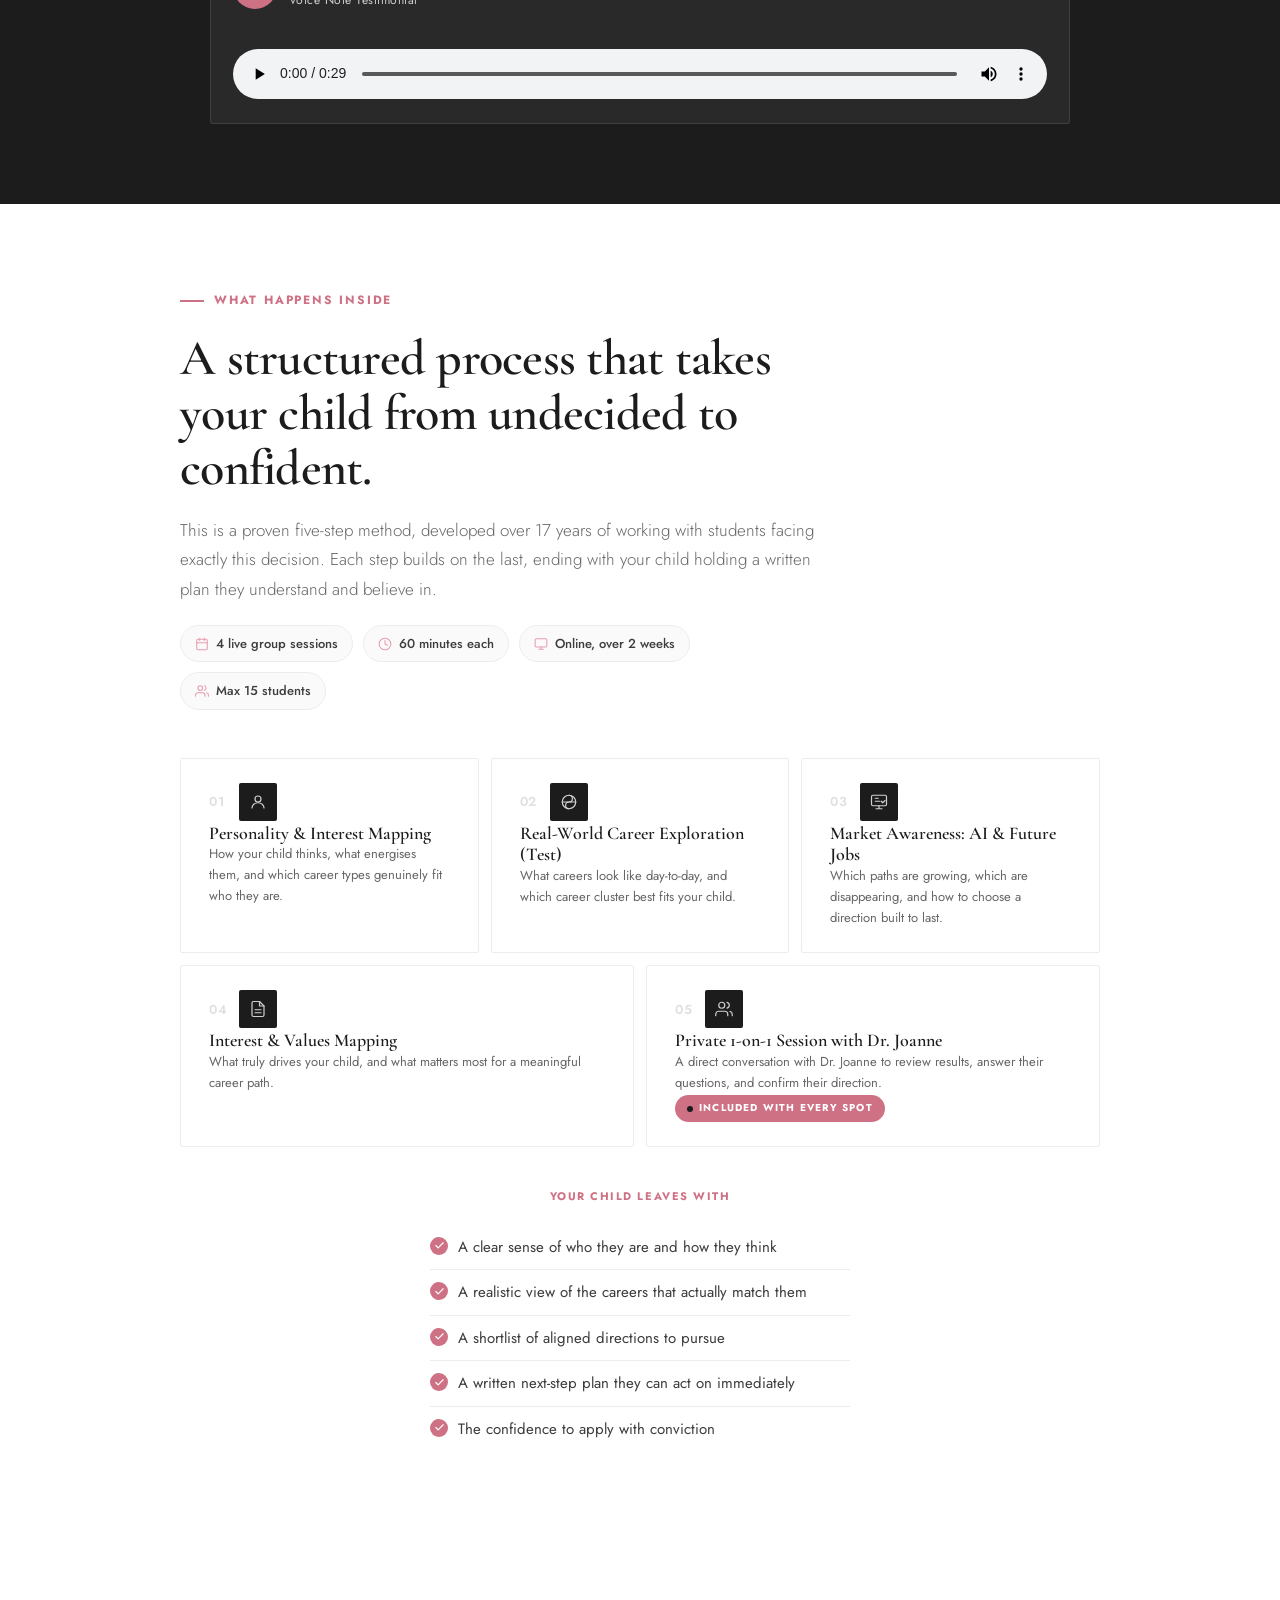
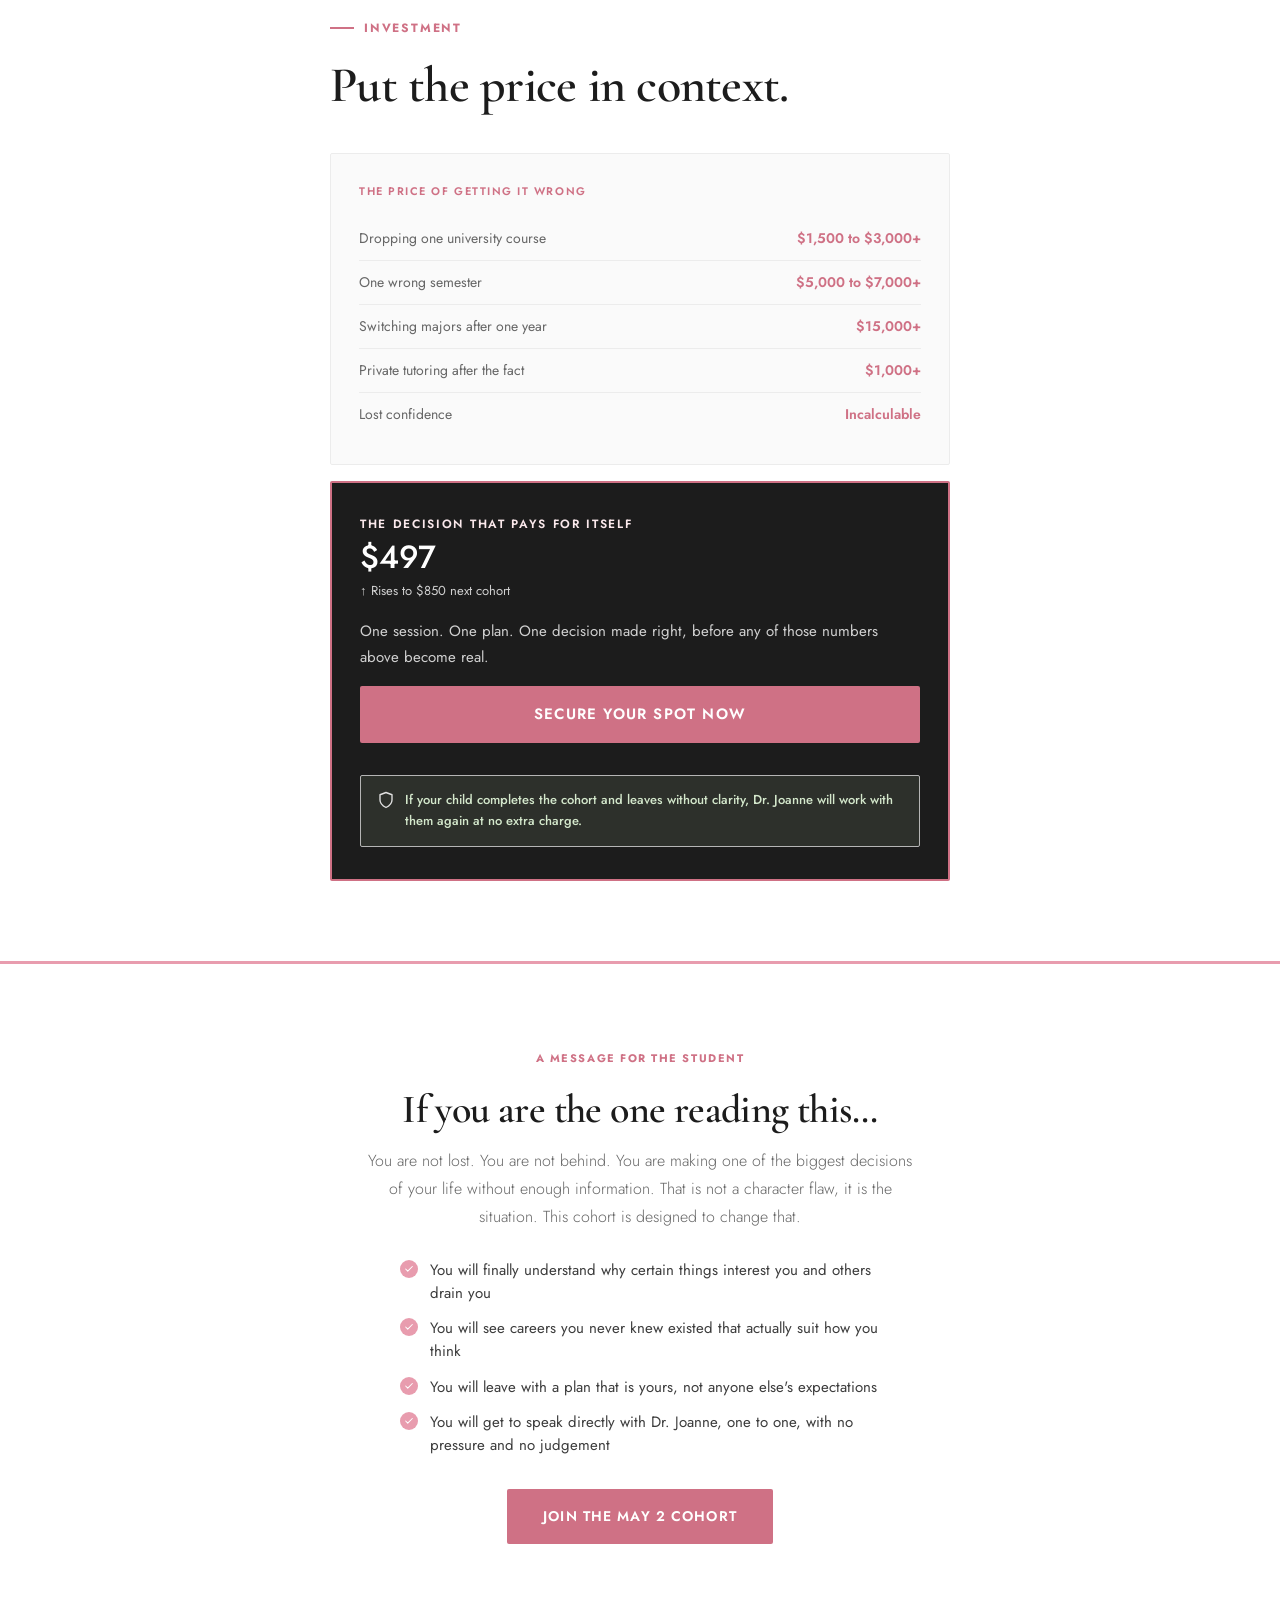
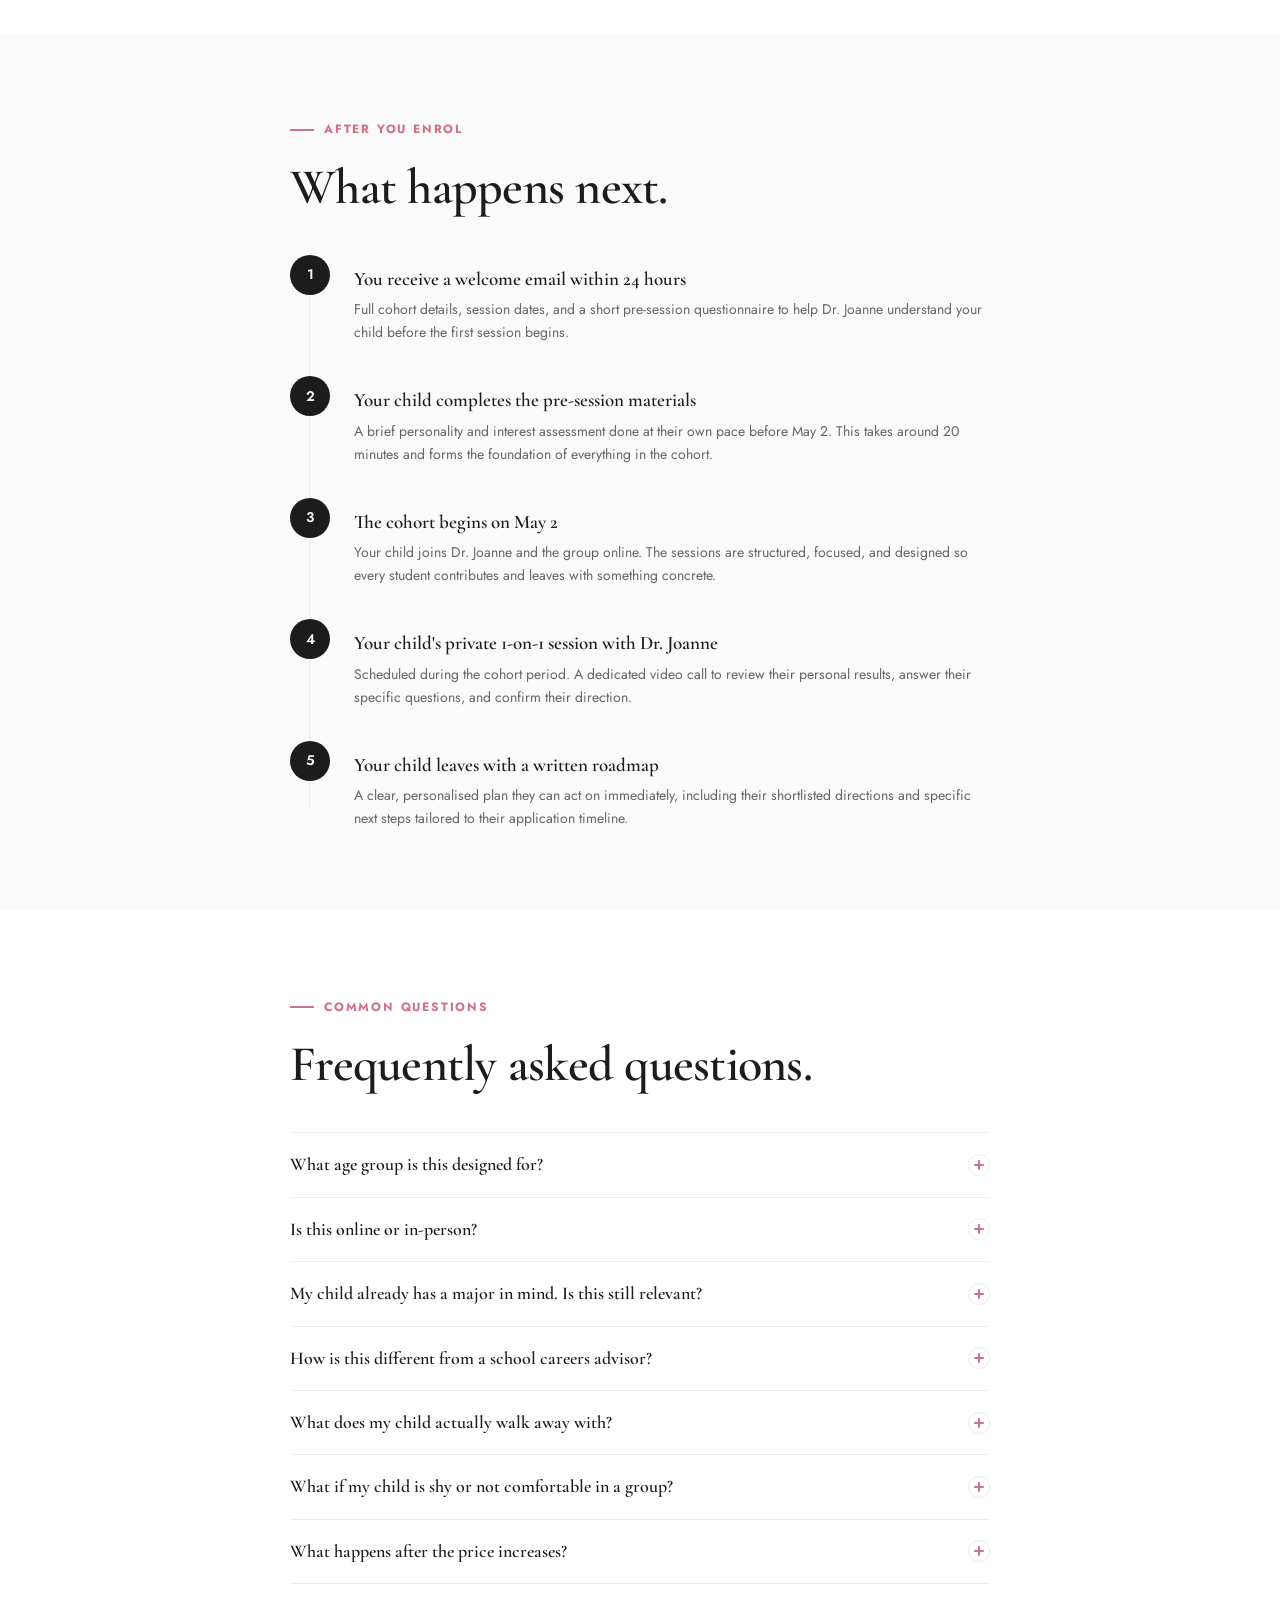
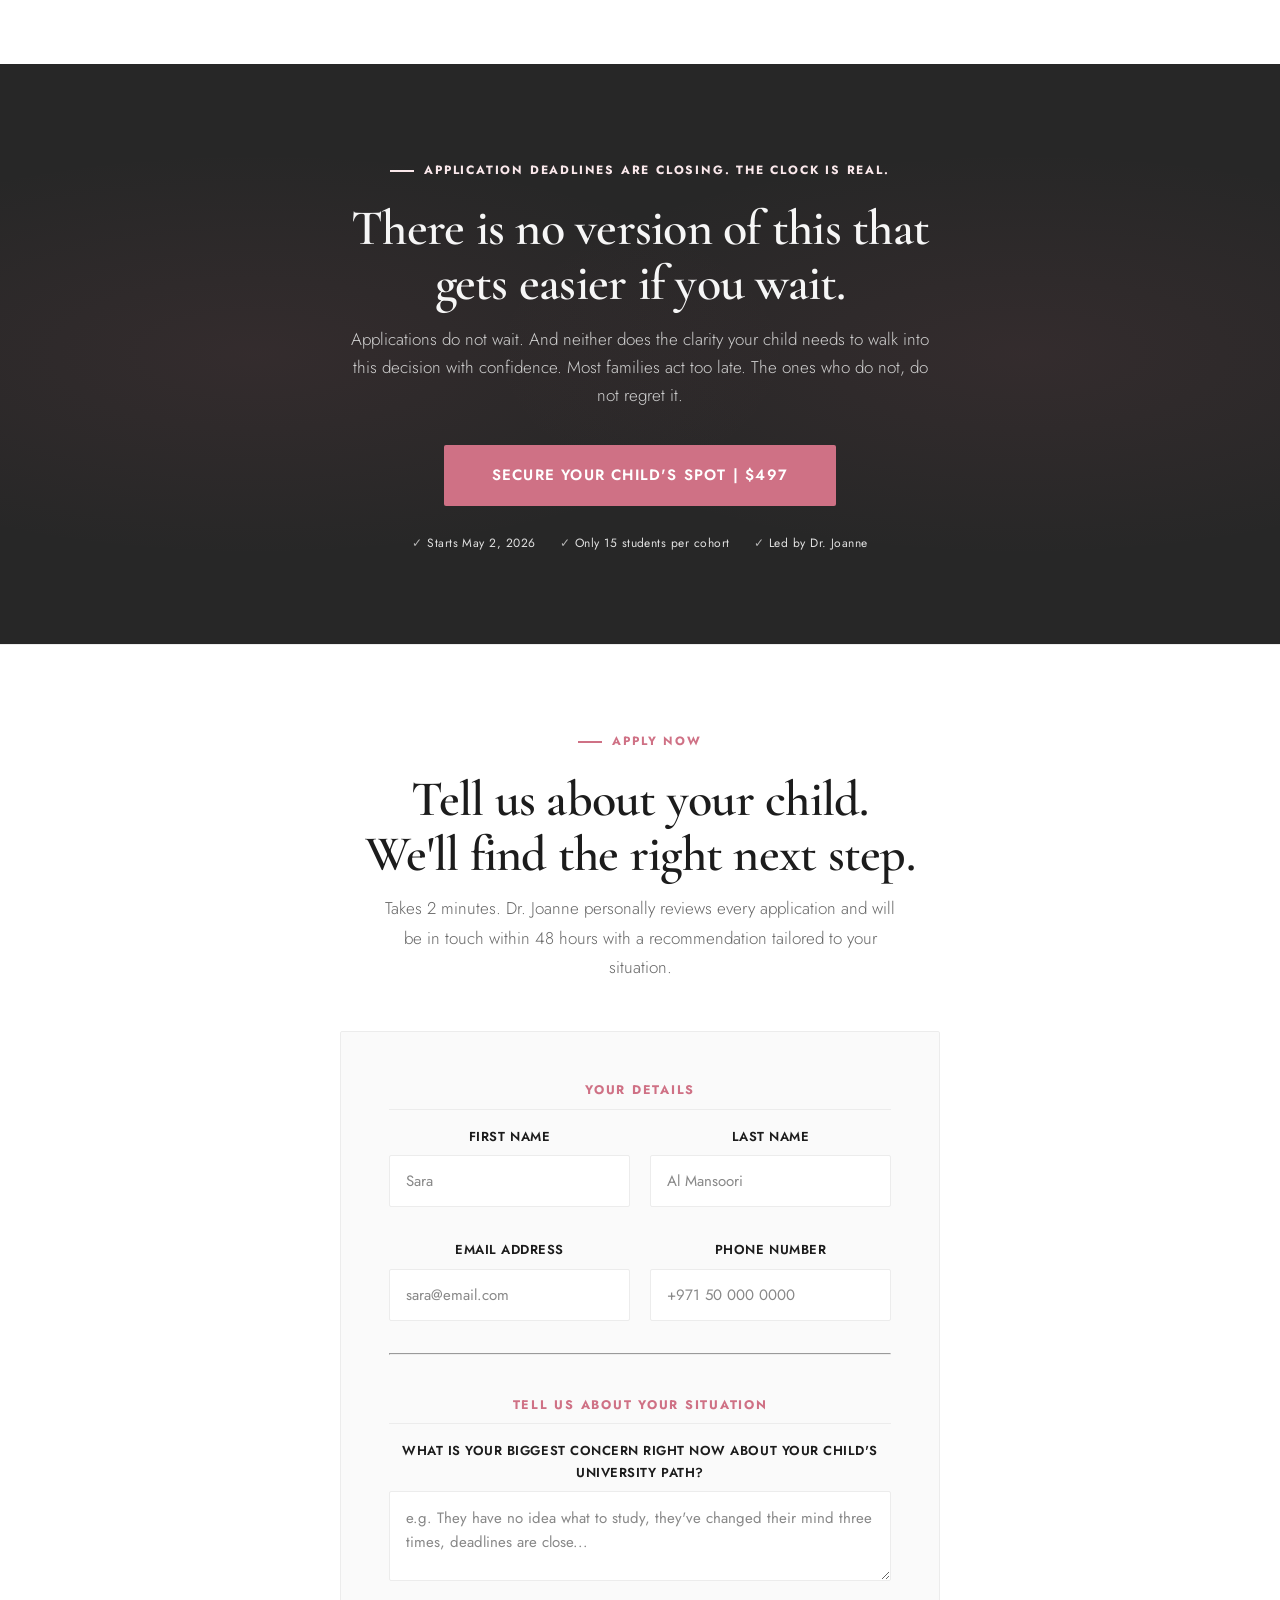
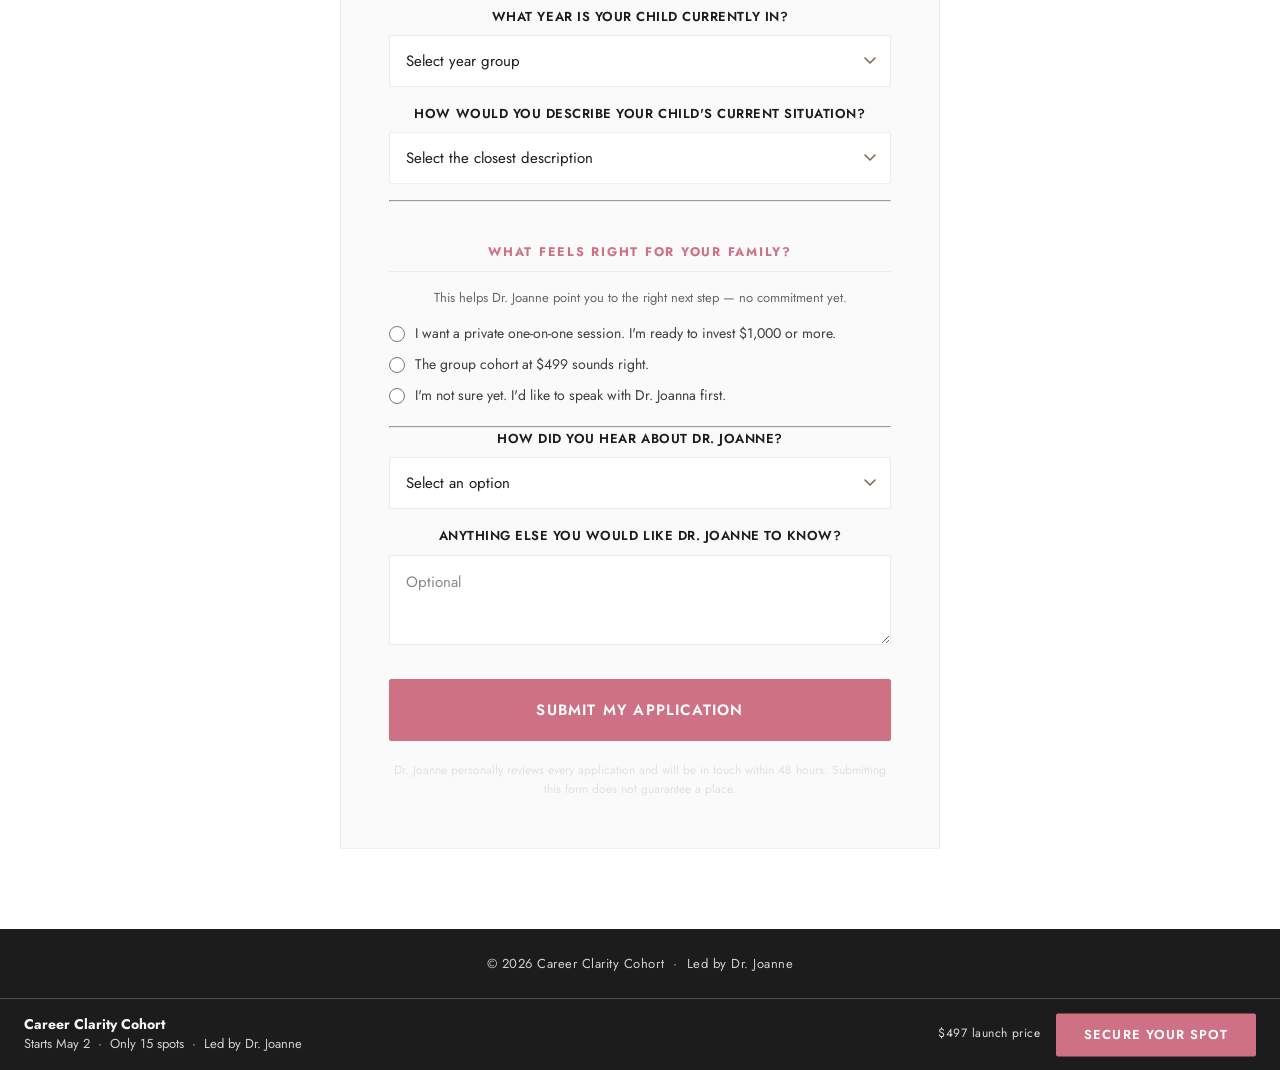
==== commit c8479125: "CTAs anchor to form; routing: yes→book call, cohort→checkout, unsure→WhatsApp" ====
--- a/index.html
+++ b/index.html
@@ -562,15 +562,15 @@
           <div class="form-radio-group" style="margin-bottom:20px;">
             <label class="form-radio-item">
               <input type="radio" name="investment" value="yes">
-              <span>I want a private 1-on-1 session — I am ready to invest $1,000 or more</span>
+              <span>I want a private one-on-one session. I'm ready to invest $1,000 or more.</span>
             </label>
             <label class="form-radio-item">
               <input type="radio" name="investment" value="cohort">
-              <span>The group cohort at $497 sounds right — I want to secure my spot</span>
+              <span>The group cohort at $499 sounds right.</span>
             </label>
             <label class="form-radio-item">
               <input type="radio" name="investment" value="unsure">
-              <span>I'm not sure yet — I'd like to speak with Dr. Joanne first</span>
+              <span>I'm not sure yet. I'd like to speak with Dr. Joanna first.</span>
             </label>
           </div>
 
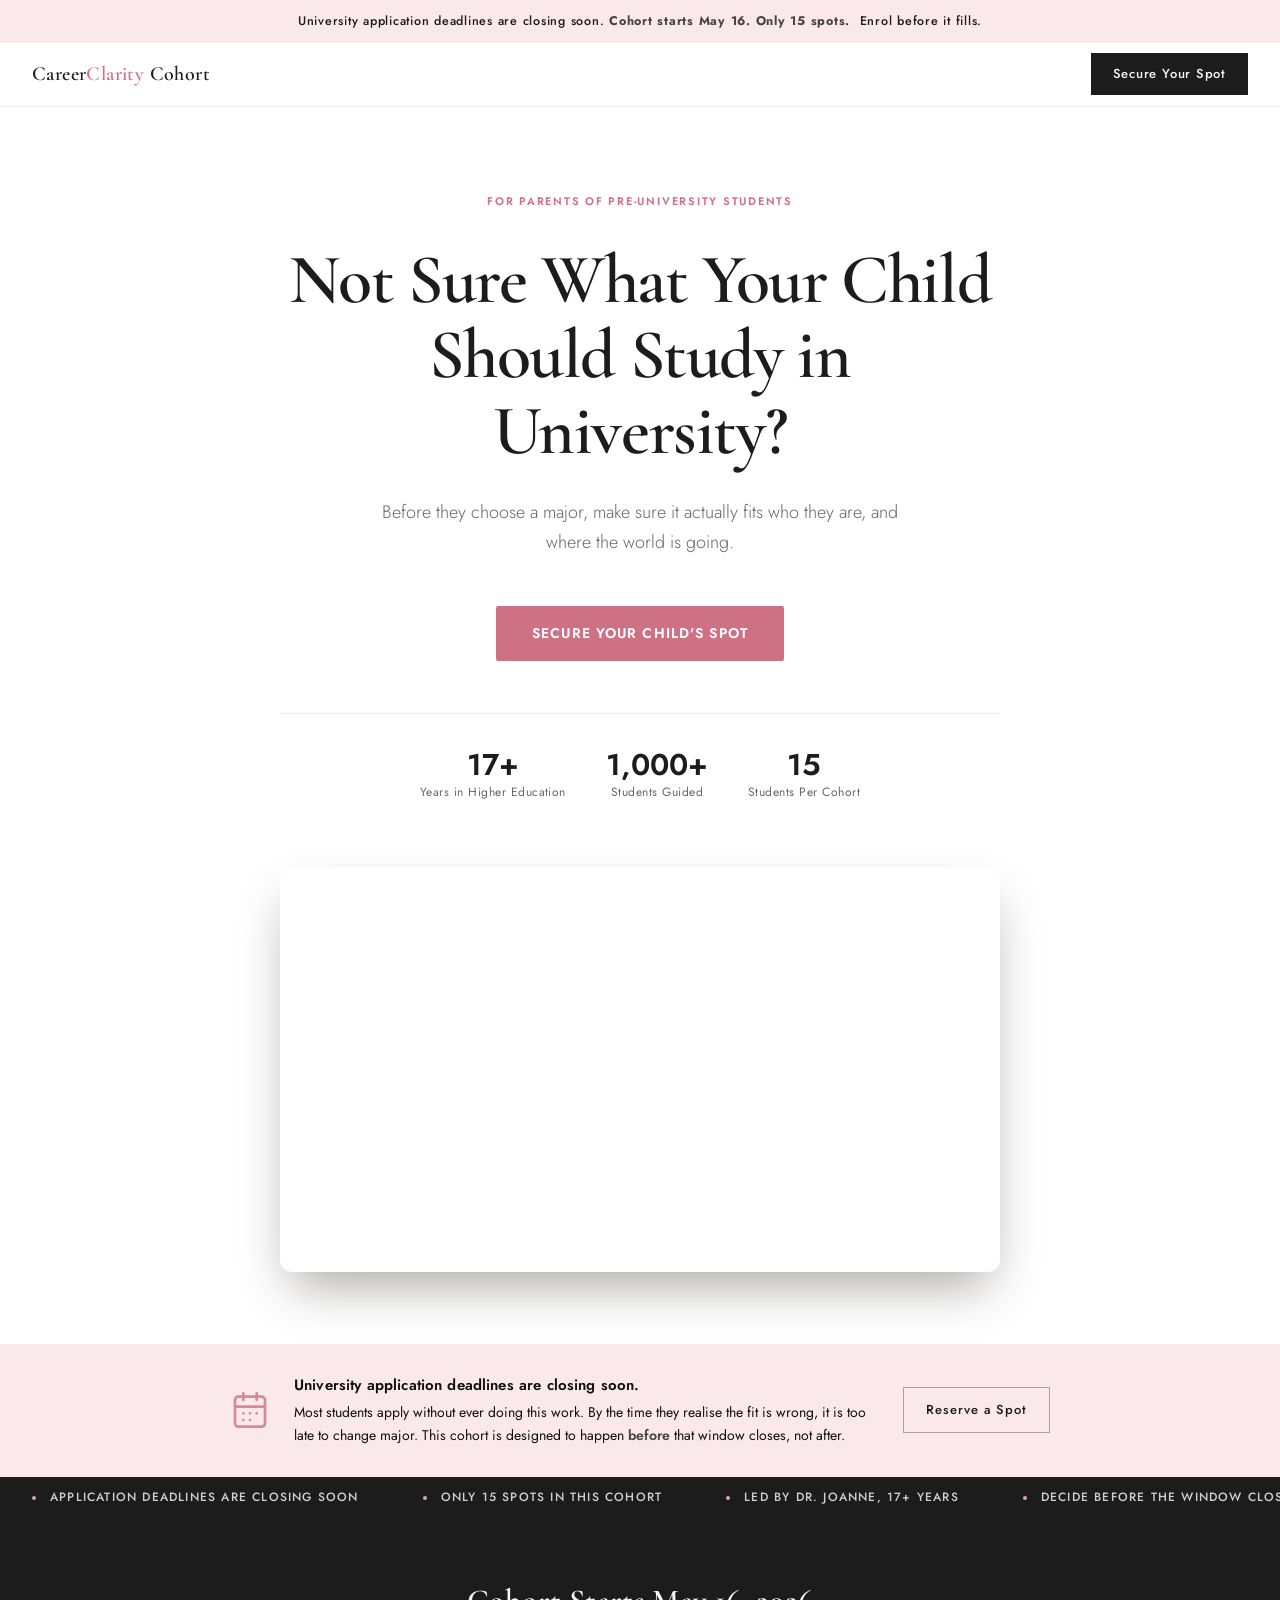
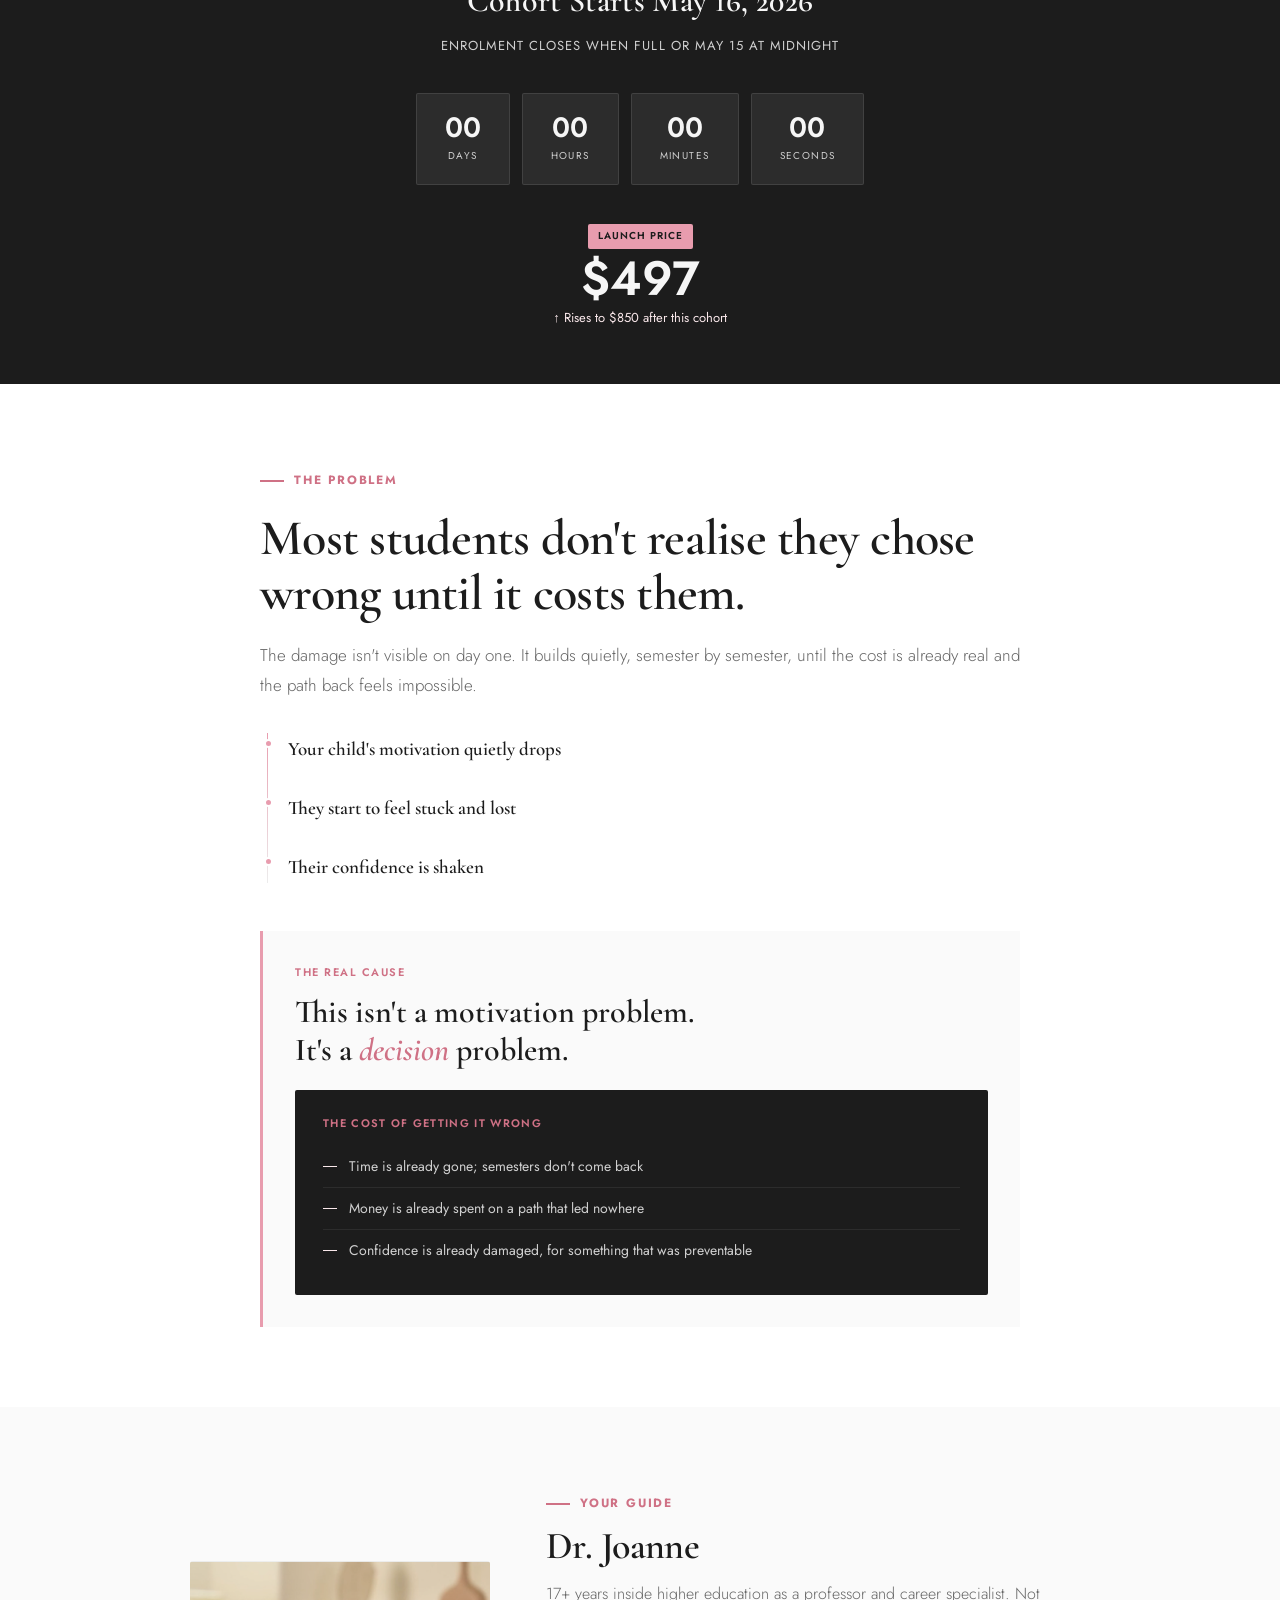
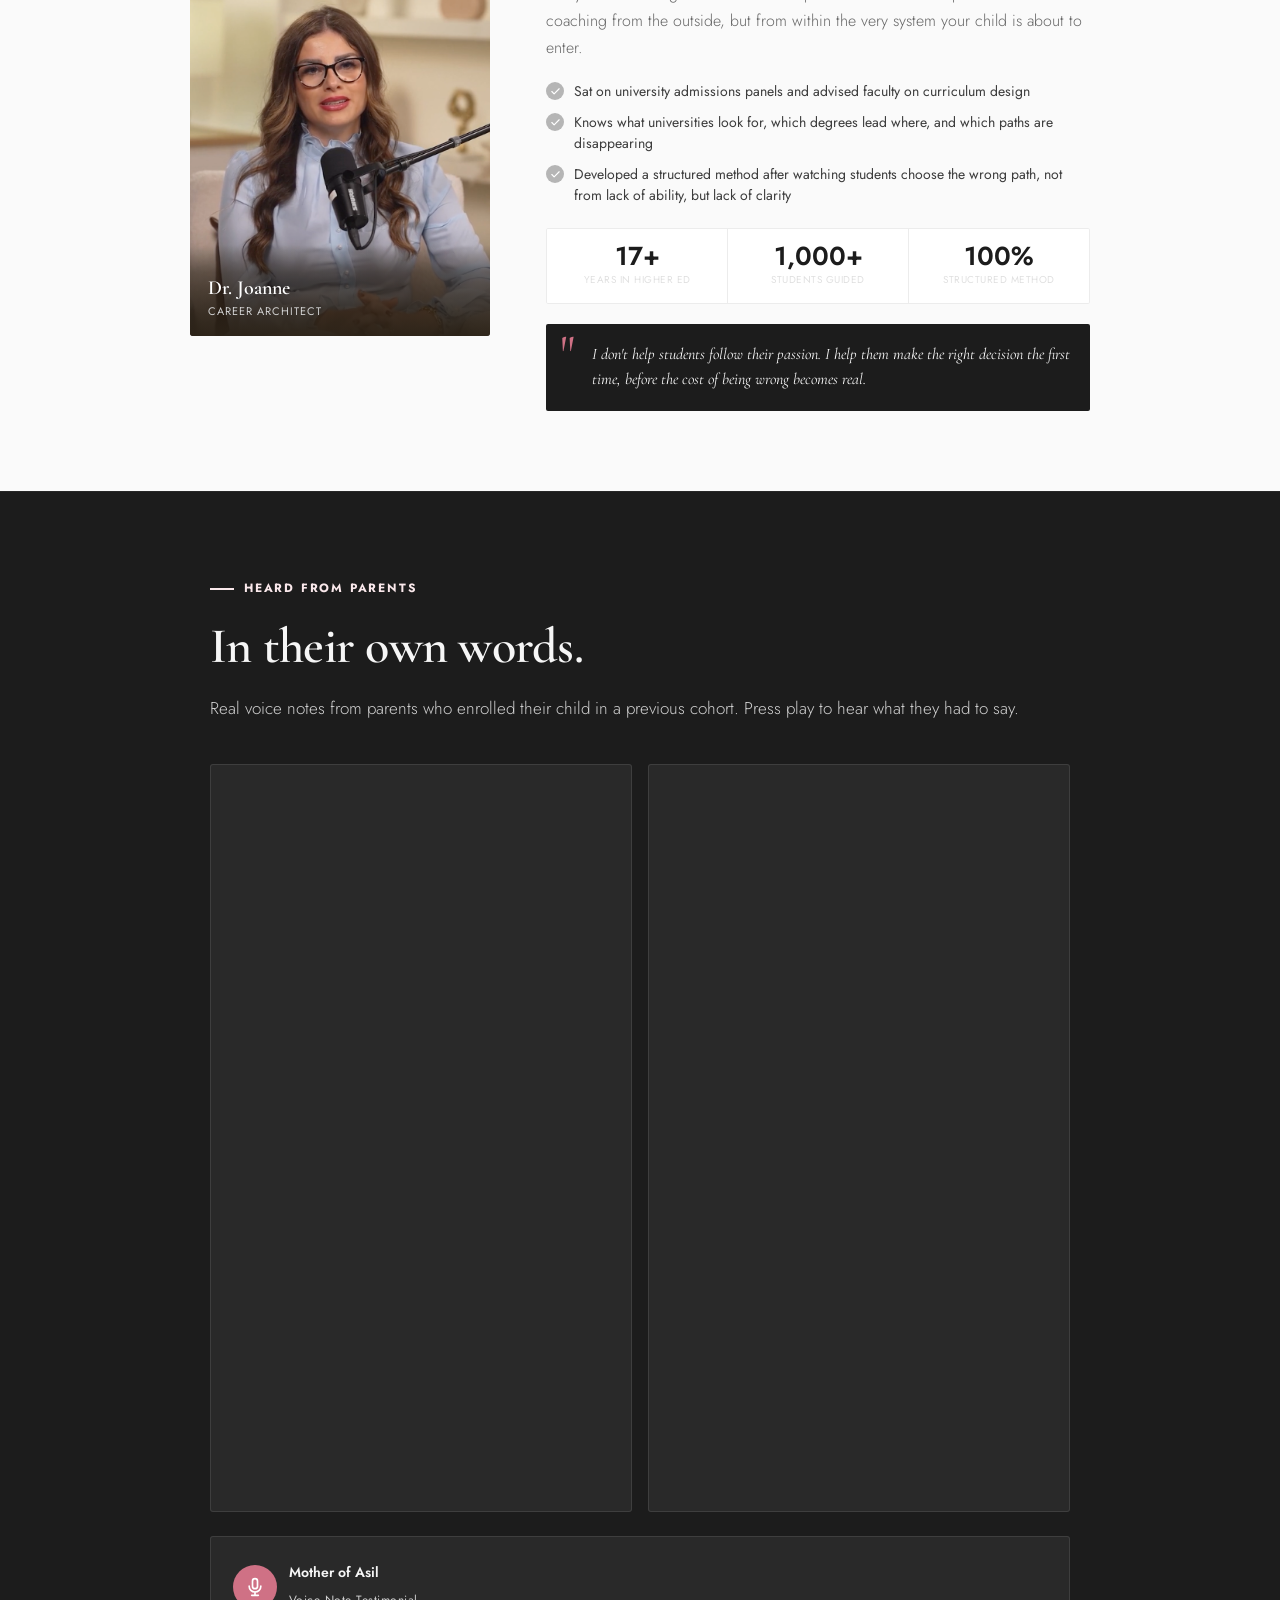
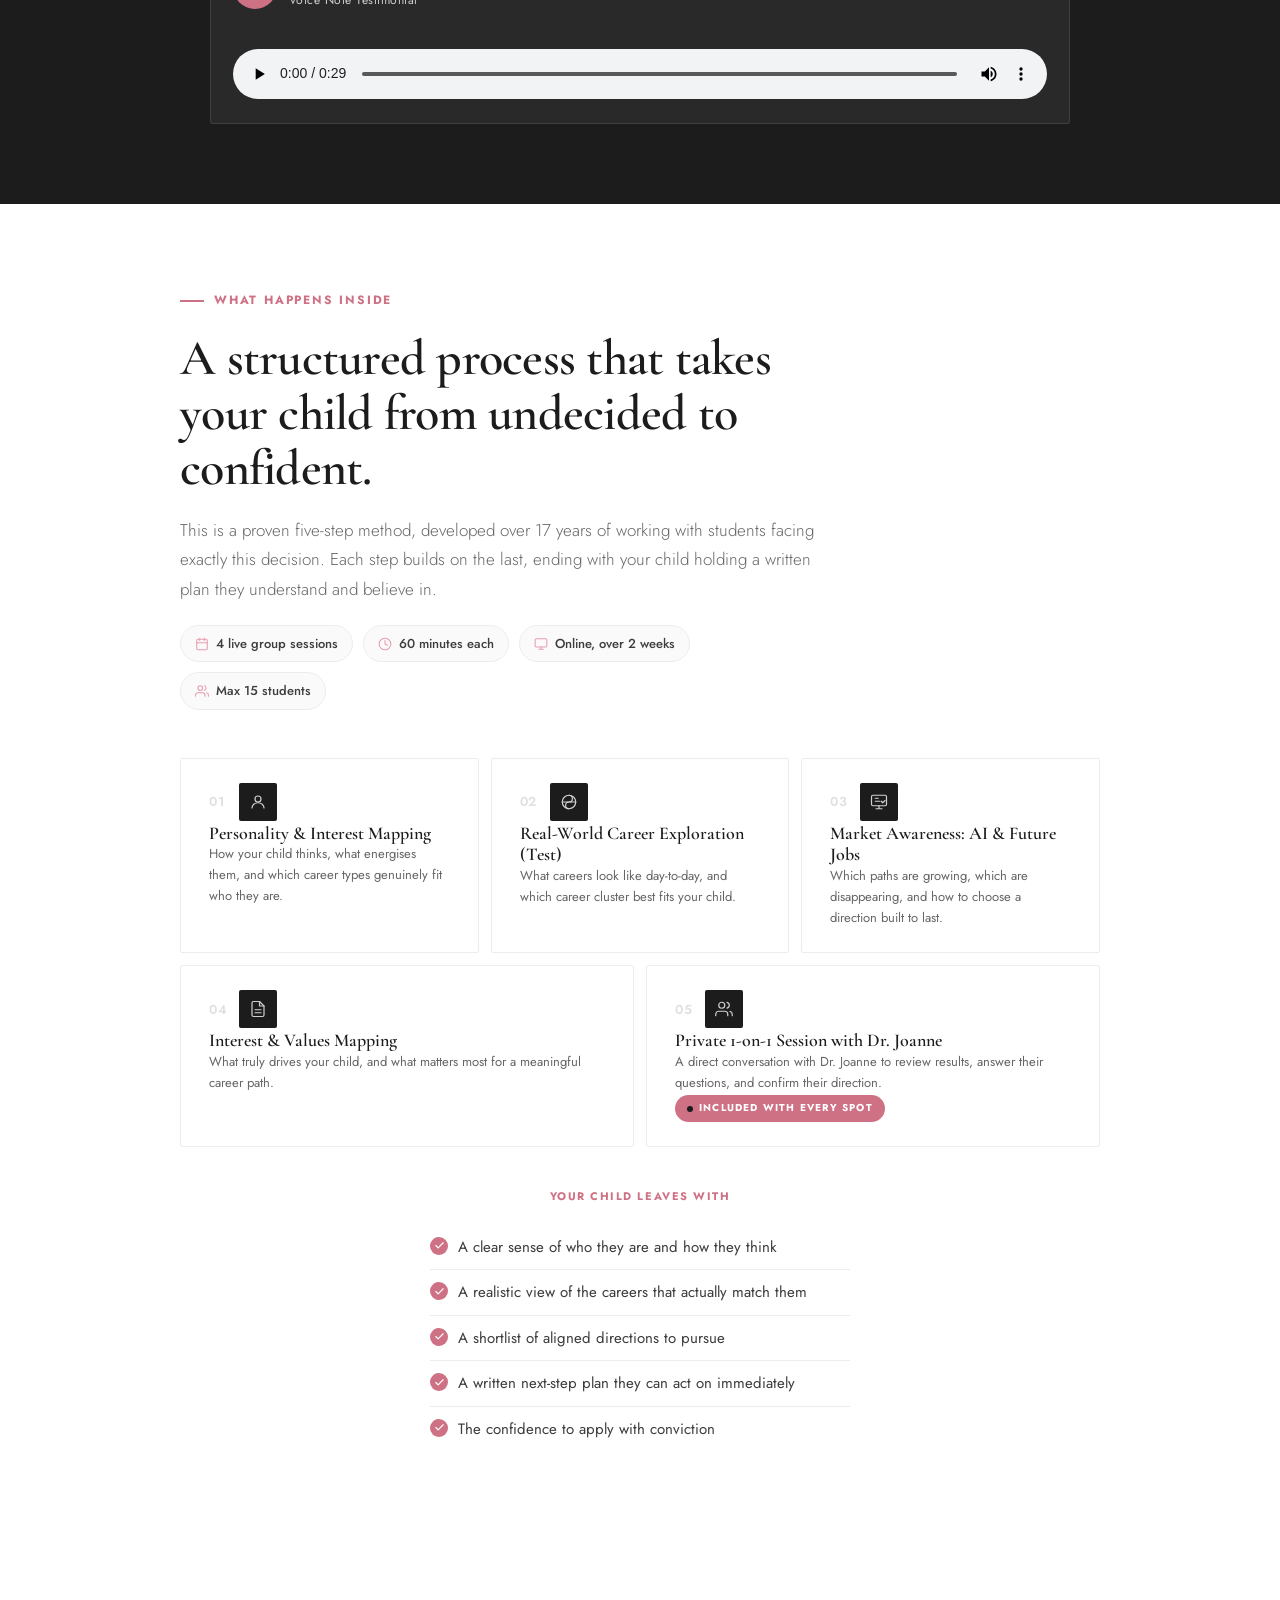
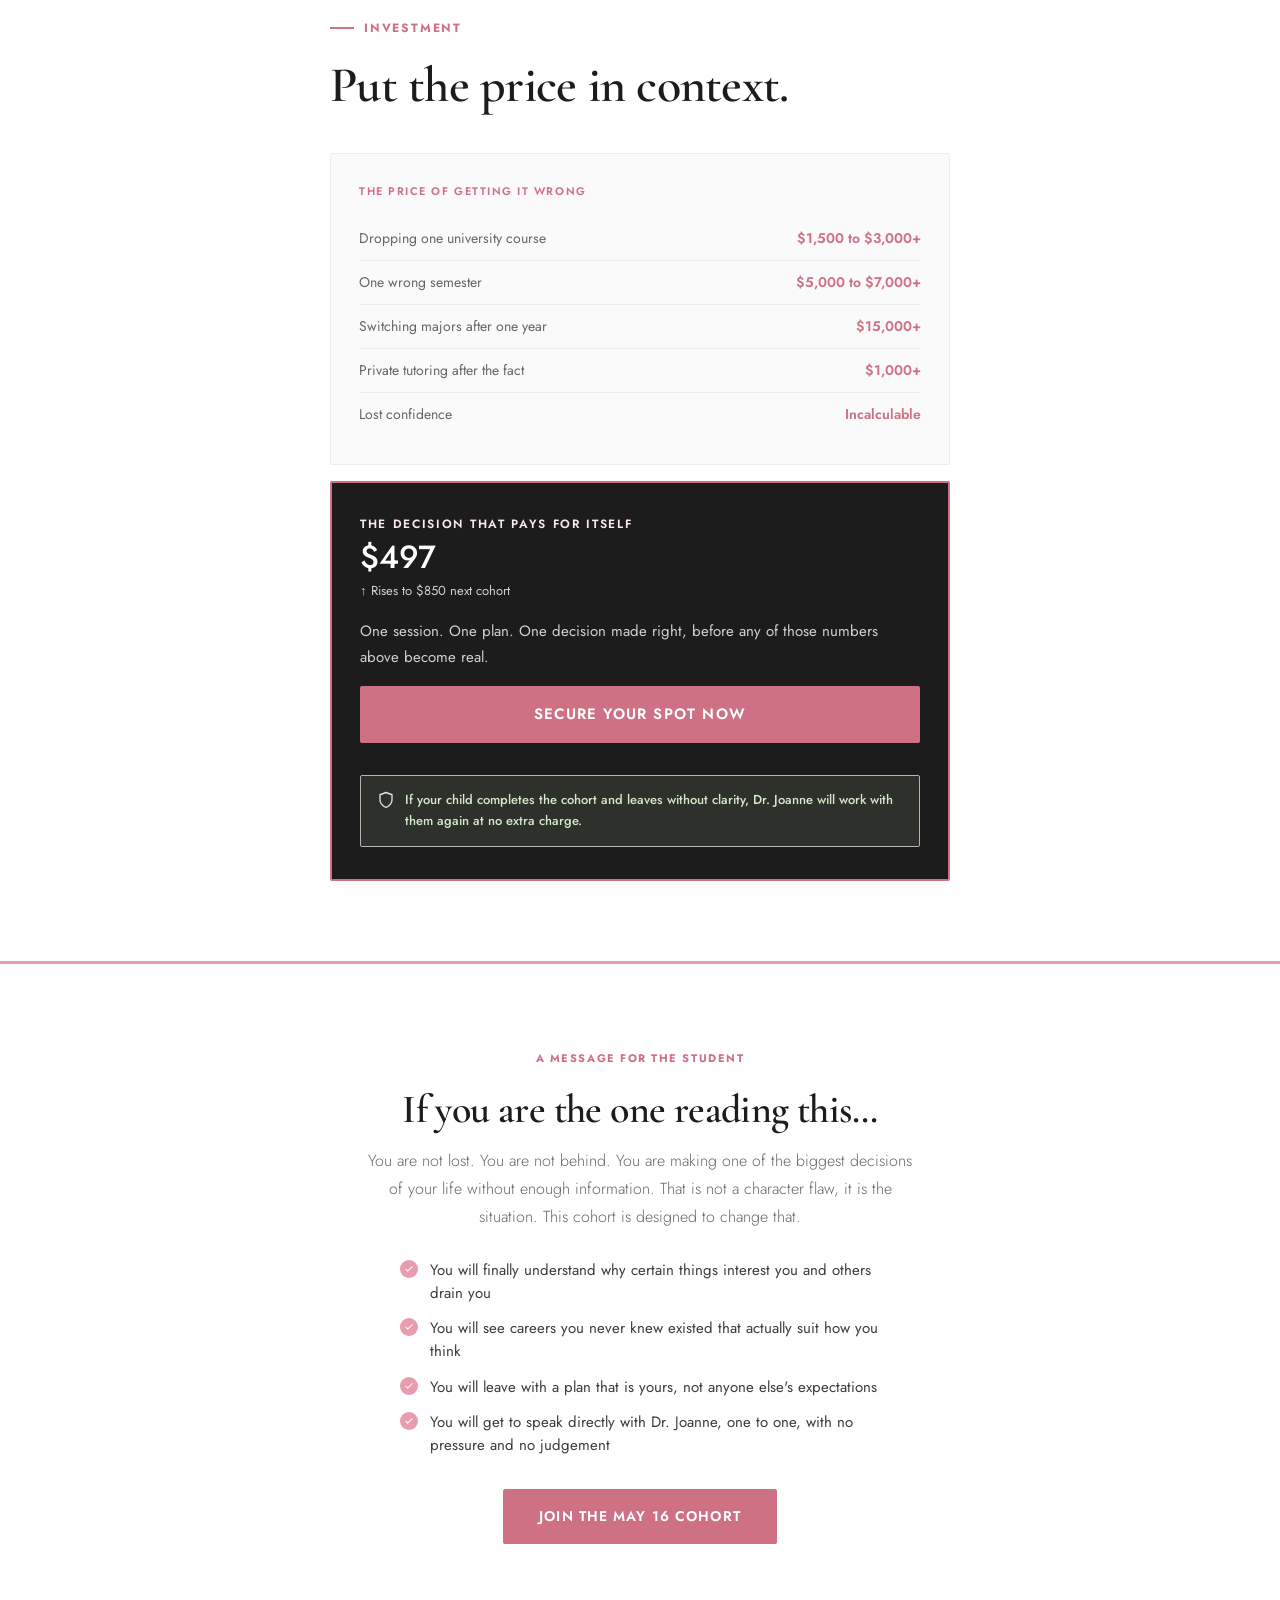
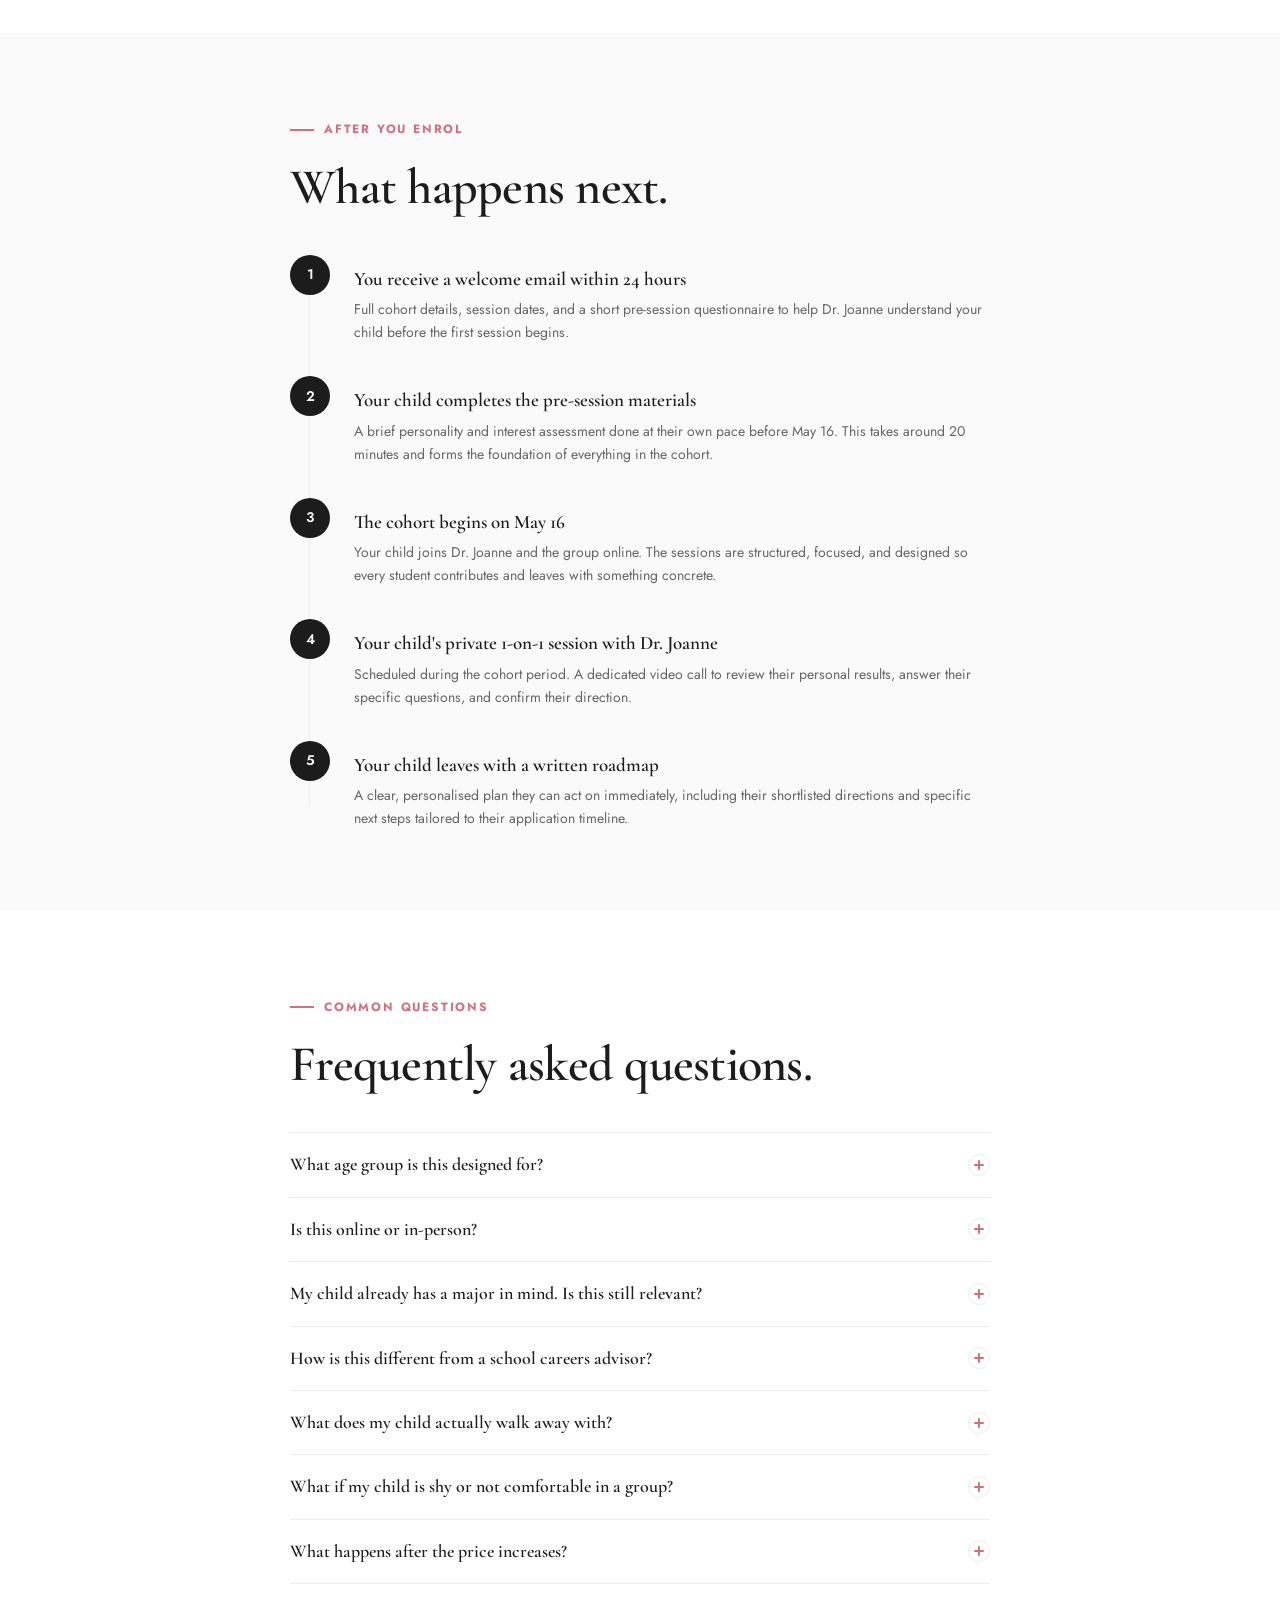
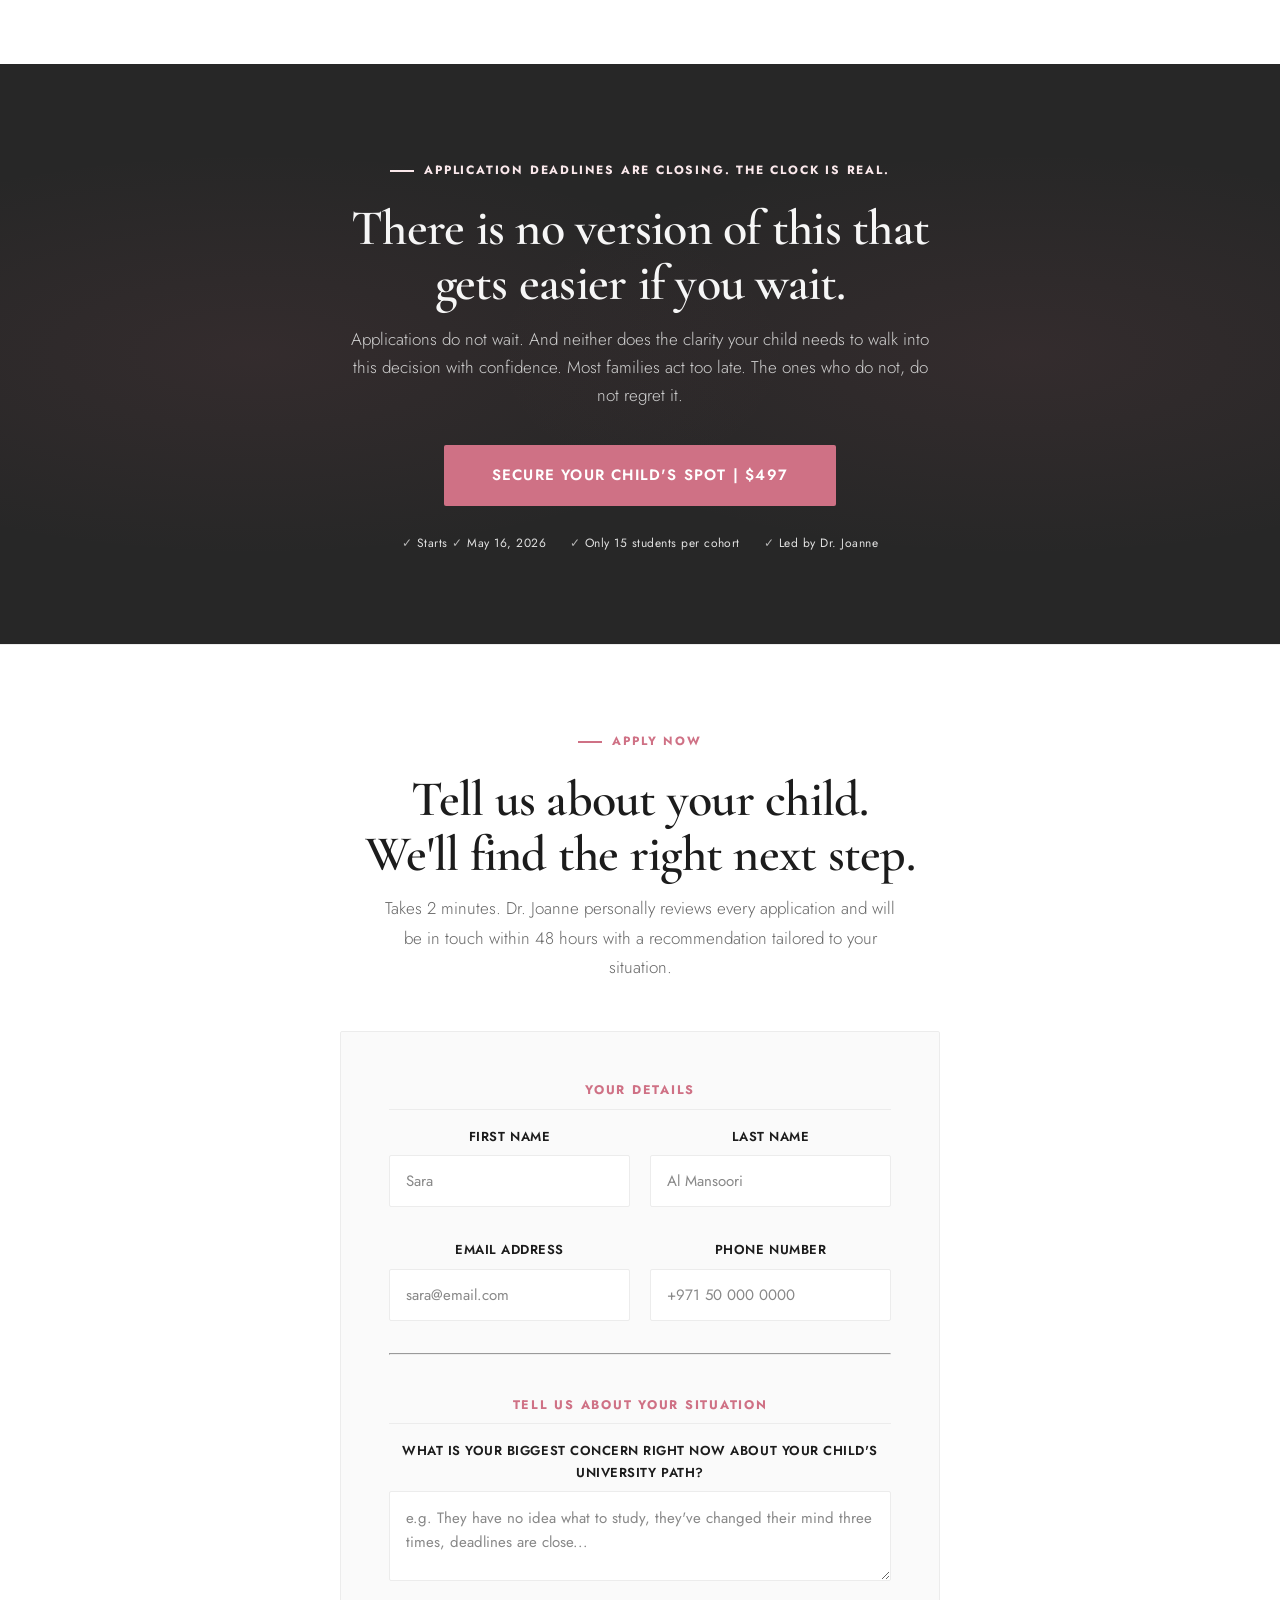
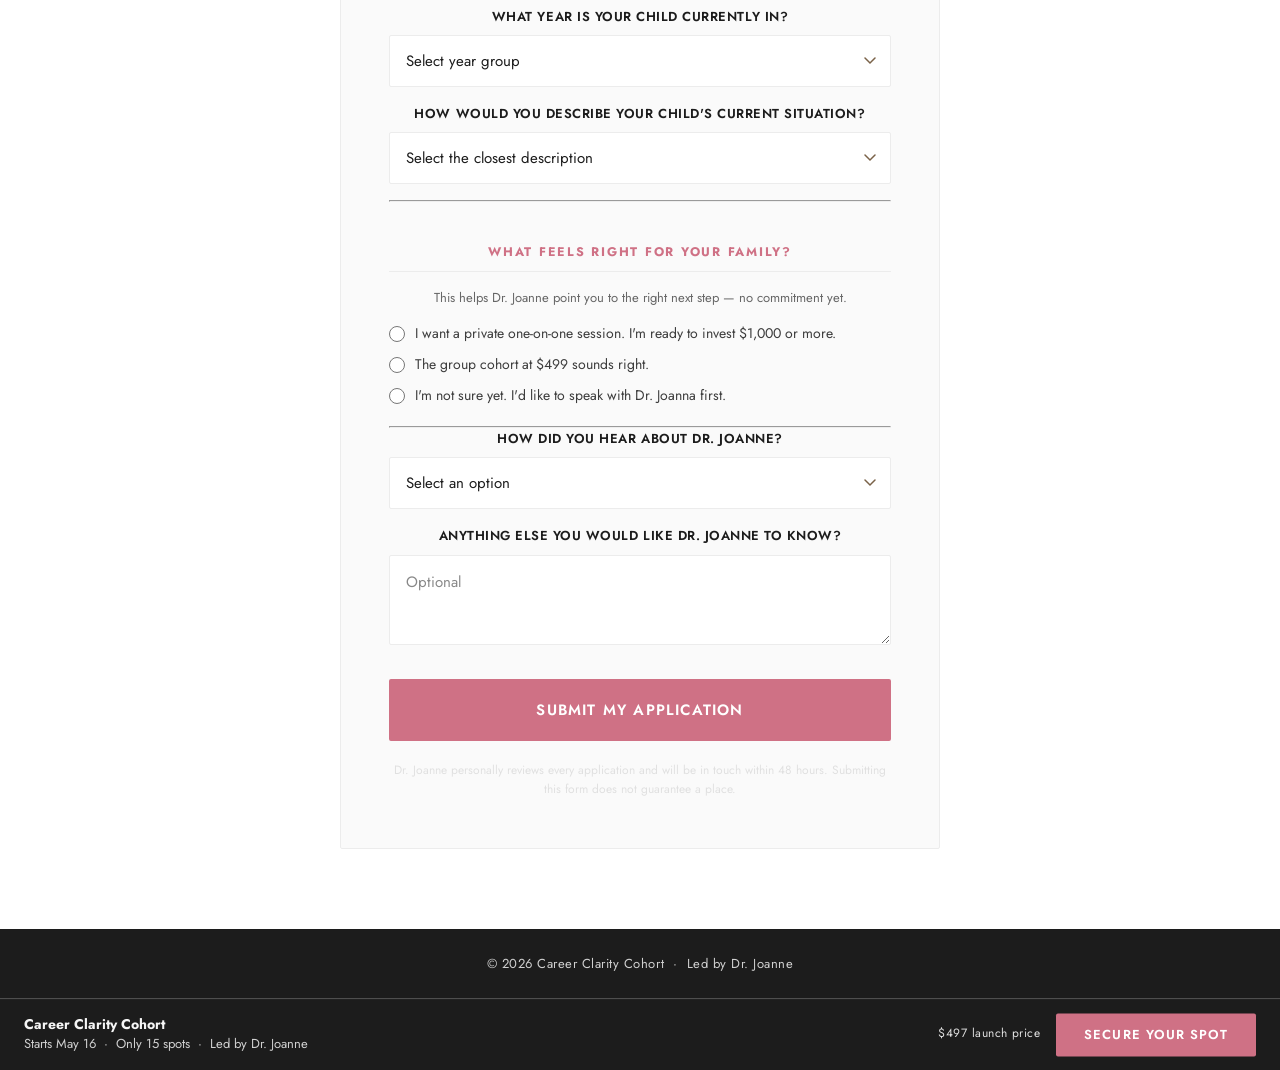
==== commit 2c867eab: "Update all dates to May 16; add Settings tab with live cohort date control" ====
--- a/index.html
+++ b/index.html
@@ -31,7 +31,7 @@
 
 <!-- TOPBAR -->
 <div class="topbar">
-  University application deadlines are closing soon. <em>Cohort starts May 2. Only 15 spots.</em> &nbsp;Enrol before it fills.
+  University application deadlines are closing soon. <em>Cohort starts May 16. Only 15 spots.</em> &nbsp;Enrol before it fills.
 </div>
 
 <!-- NAV -->
@@ -44,7 +44,7 @@
 <div class="sticky-cta" id="stickyCta">
   <div class="sticky-cta-text">
     <strong>Career Clarity Cohort</strong>
-    Starts May 2 &nbsp;·&nbsp; Only 15 spots &nbsp;·&nbsp; Led by Dr. Joanne
+    Starts May 16 &nbsp;·&nbsp; Only 15 spots &nbsp;·&nbsp; Led by Dr. Joanne
   </div>
   <div class="sticky-cta-right">
     <span class="sticky-cta-date">$497 launch price</span>
@@ -127,8 +127,8 @@
 
 <!-- COUNTDOWN -->
 <div class="urgency">
-  <div class="urgency-heading">Cohort Starts May 2, 2026</div>
-  <div class="urgency-sub">Enrolment closes when full or May 1 at midnight</div>
+  <div class="urgency-heading">Cohort Starts <span data-cohort-date="full">May 16, 2026</span></div>
+  <div class="urgency-sub">Enrolment closes when full or May 15 at midnight</div>
   <div class="countdown">
     <div class="cd-unit"><span class="num" id="cd-d">14</span><span class="lbl">Days</span></div>
     <div class="cd-unit"><span class="num" id="cd-h">09</span><span class="lbl">Hours</span></div>
@@ -383,7 +383,7 @@
       <div class="student-point">You will leave with a plan that is yours, not anyone else's expectations</div>
       <div class="student-point">You will get to speak directly with Dr. Joanne, one to one, with no pressure and no judgement</div>
     </div>
-    <a href="#" class="btn-primary cta-checkout">Join the May 2 Cohort</a>
+    <a href="#" class="btn-primary cta-checkout">Join the May 16 Cohort</a>
   </div>
 </section>
 
@@ -404,13 +404,13 @@
         <div class="next-circle">2</div>
         <div class="next-content">
           <h4>Your child completes the pre-session materials</h4>
-          <p>A brief personality and interest assessment done at their own pace before May 2. This takes around 20 minutes and forms the foundation of everything in the cohort.</p>
+          <p>A brief personality and interest assessment done at their own pace before May 16. This takes around 20 minutes and forms the foundation of everything in the cohort.</p>
         </div>
       </div>
       <div class="next-step" data-reveal>
         <div class="next-circle">3</div>
         <div class="next-content">
-          <h4>The cohort begins on May 2</h4>
+          <h4>The cohort begins on <span data-cohort-date="short">May 16</span></h4>
           <p>Your child joins Dr. Joanne and the group online. The sessions are structured, focused, and designed so every student contributes and leaves with something concrete.</p>
         </div>
       </div>
@@ -478,7 +478,7 @@
     <p>Applications do not wait. And neither does the clarity your child needs to walk into this decision with confidence. Most families act too late. The ones who do not, do not regret it.</p>
     <a href="#" class="btn-primary cta-checkout" style="font-size:15px;padding:18px 48px;">Secure Your Child's Spot | $497</a>
     <div class="cta-meta">
-      <span>Starts May 2, 2026</span>
+      <span>Starts <span data-cohort-date="full">May 16, 2026</span></span>
       <span>Only 15 students per cohort</span>
       <span>Led by Dr. Joanne</span>
     </div>
@@ -612,7 +612,7 @@
             <svg width="28" height="28" viewBox="0 0 24 24" fill="none" stroke="white" stroke-width="2.5" stroke-linecap="round" stroke-linejoin="round"><polyline points="20 6 9 17 4 12"/></svg>
           </div>
           <h3>Application Received</h3>
-          <p>Great choice. Your spot in the May 2 cohort is one step away. How would you like to proceed?</p>
+          <p>Great choice. Your spot in the May 16 cohort is one step away. How would you like to proceed?</p>
           <div class="success-actions">
             <a href="https://stan.store/DrJoanne/p/join-me-at-the-career-clarity-cohort" class="btn-primary success-btn-primary" id="btnCohortCheckout">Secure My Spot — $497</a>
             <a href="https://stan.store/DrJoanne/p/book-a-11-call-with-me-5fde61ac" class="success-btn-secondary" id="btnCohortCall">Book a Discovery Call First</a>
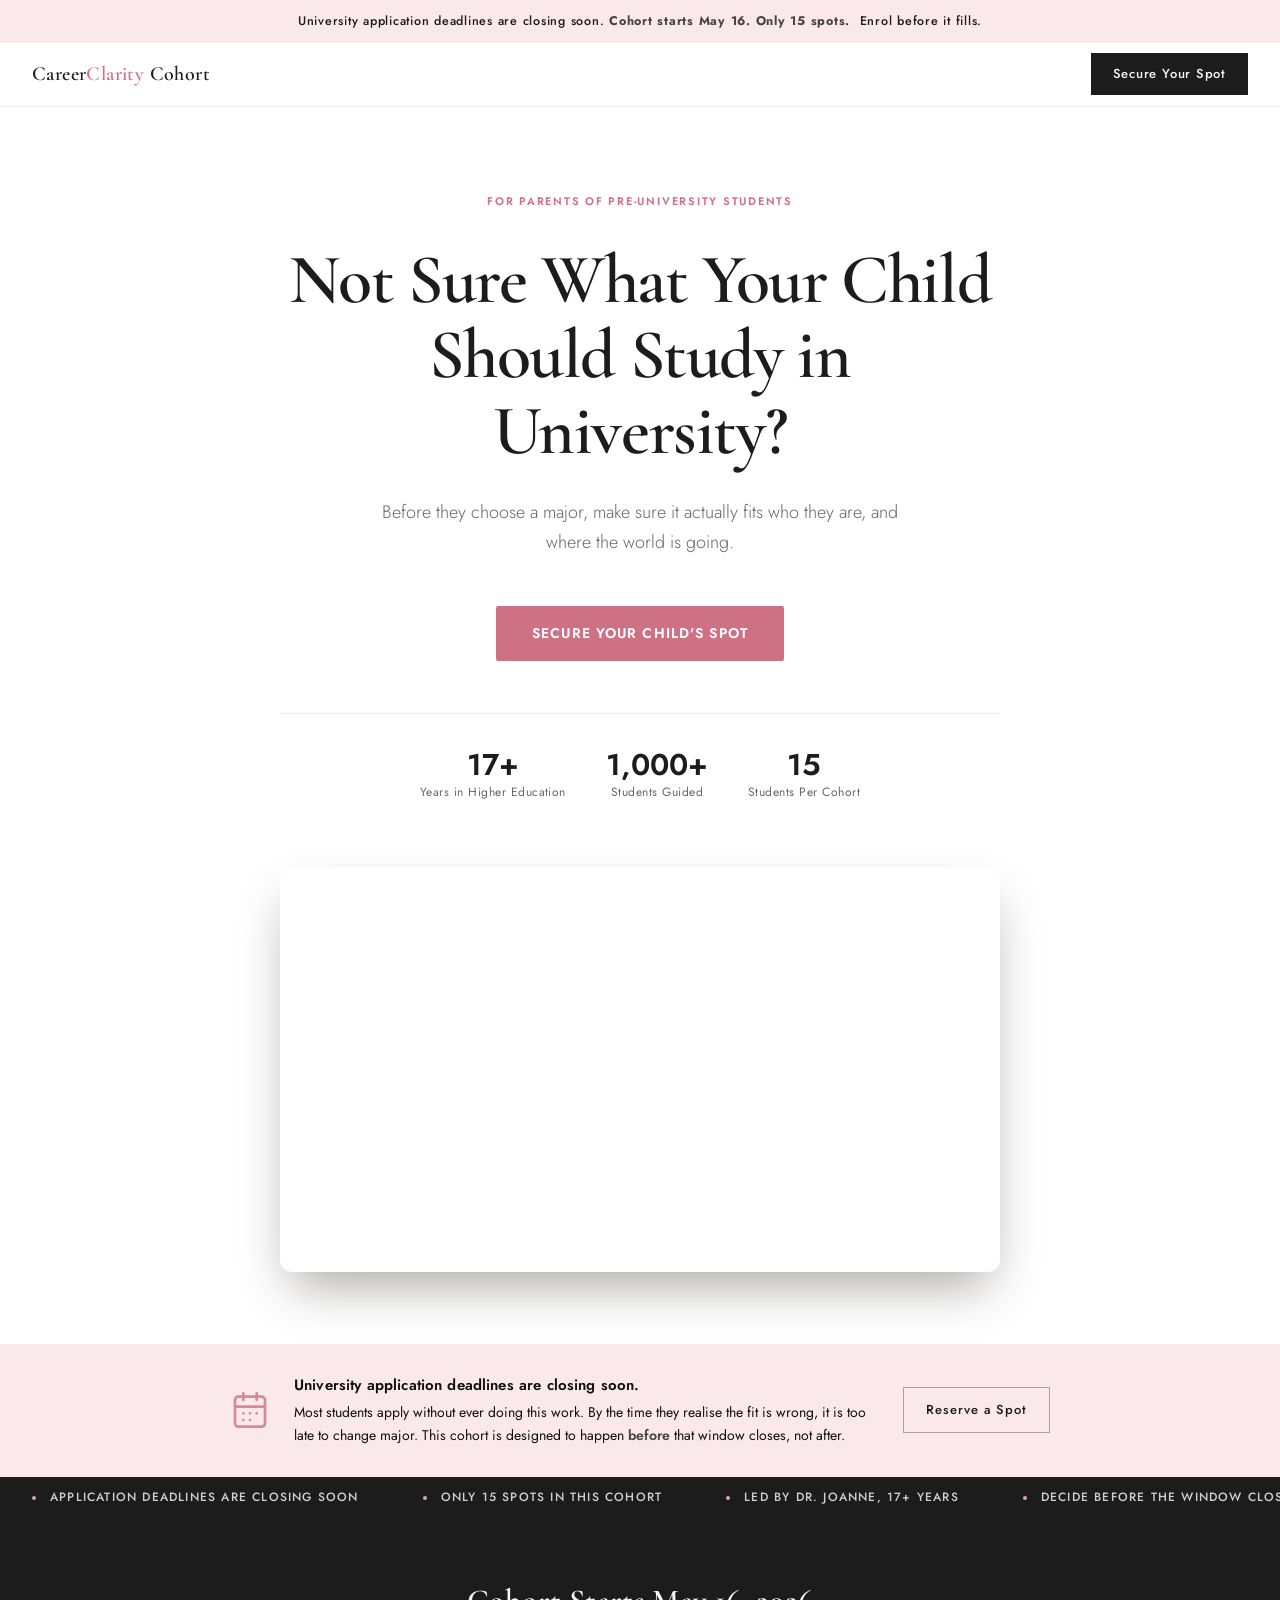
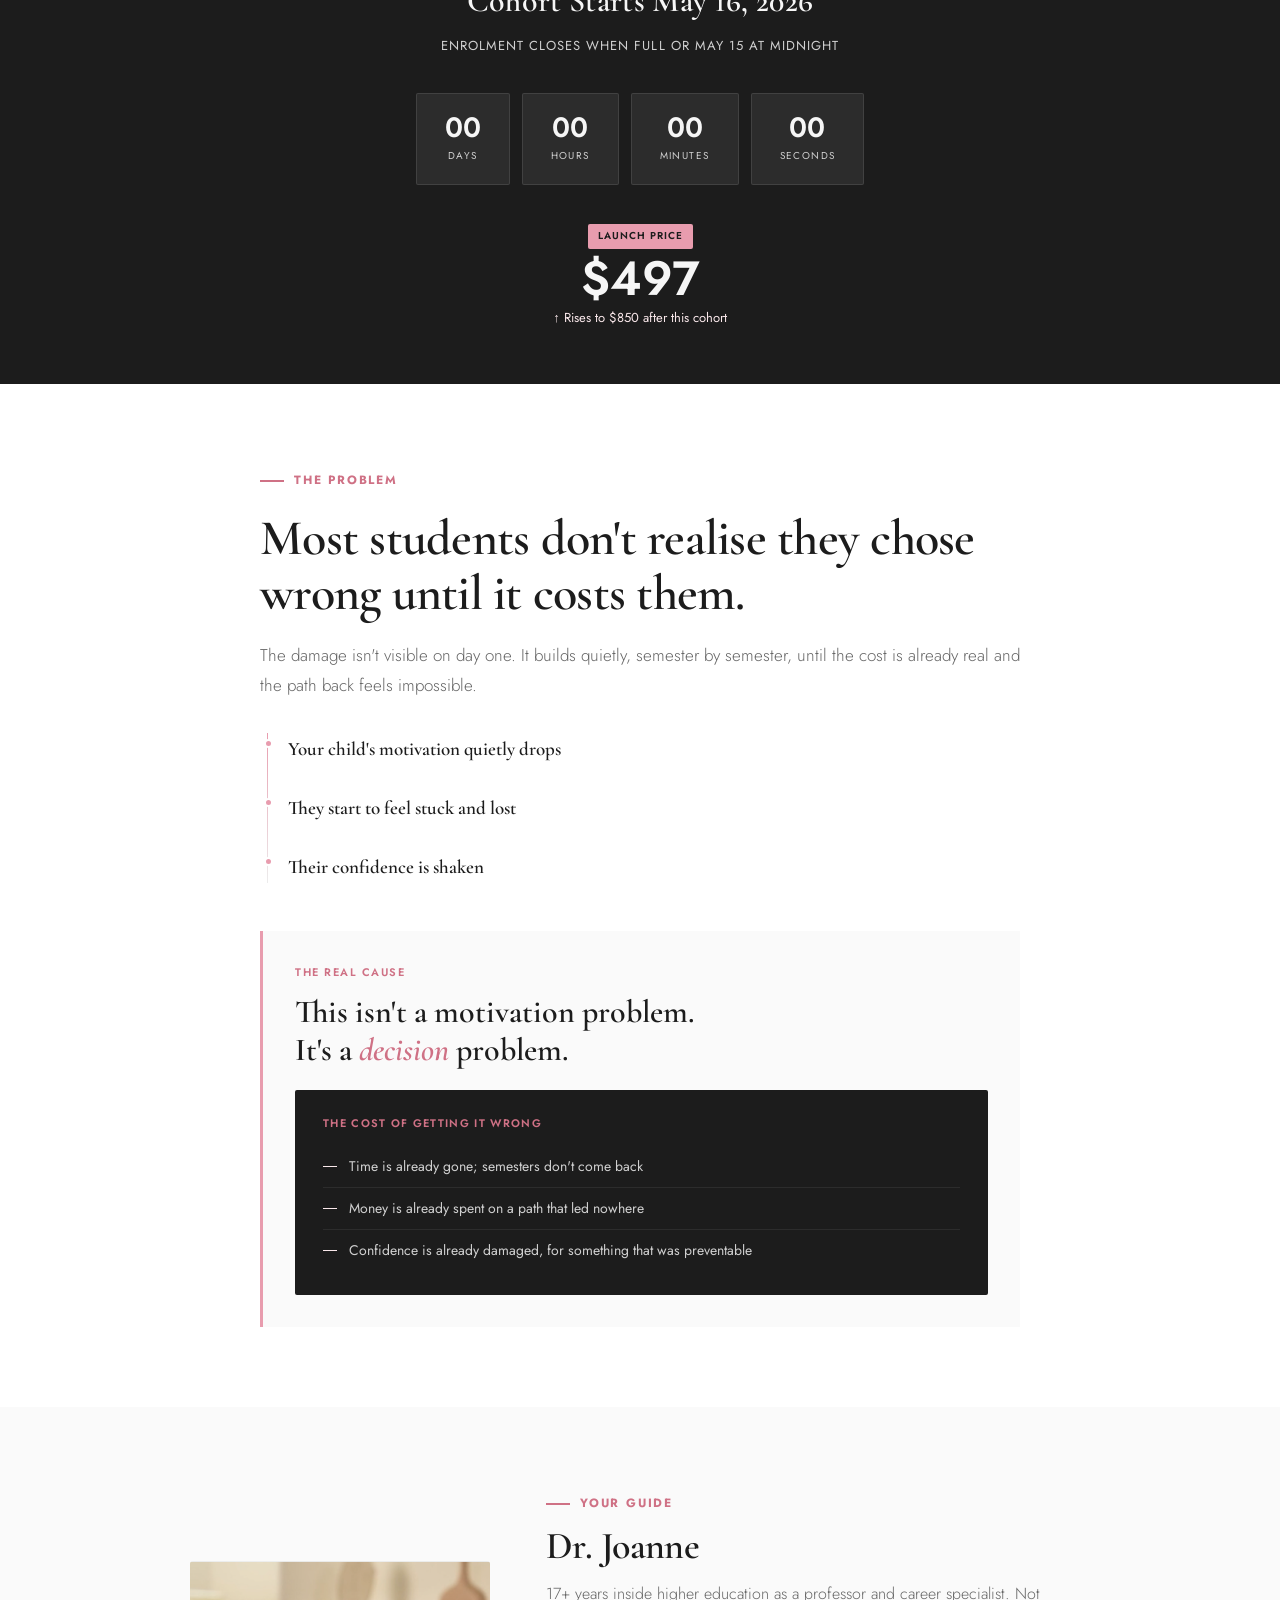
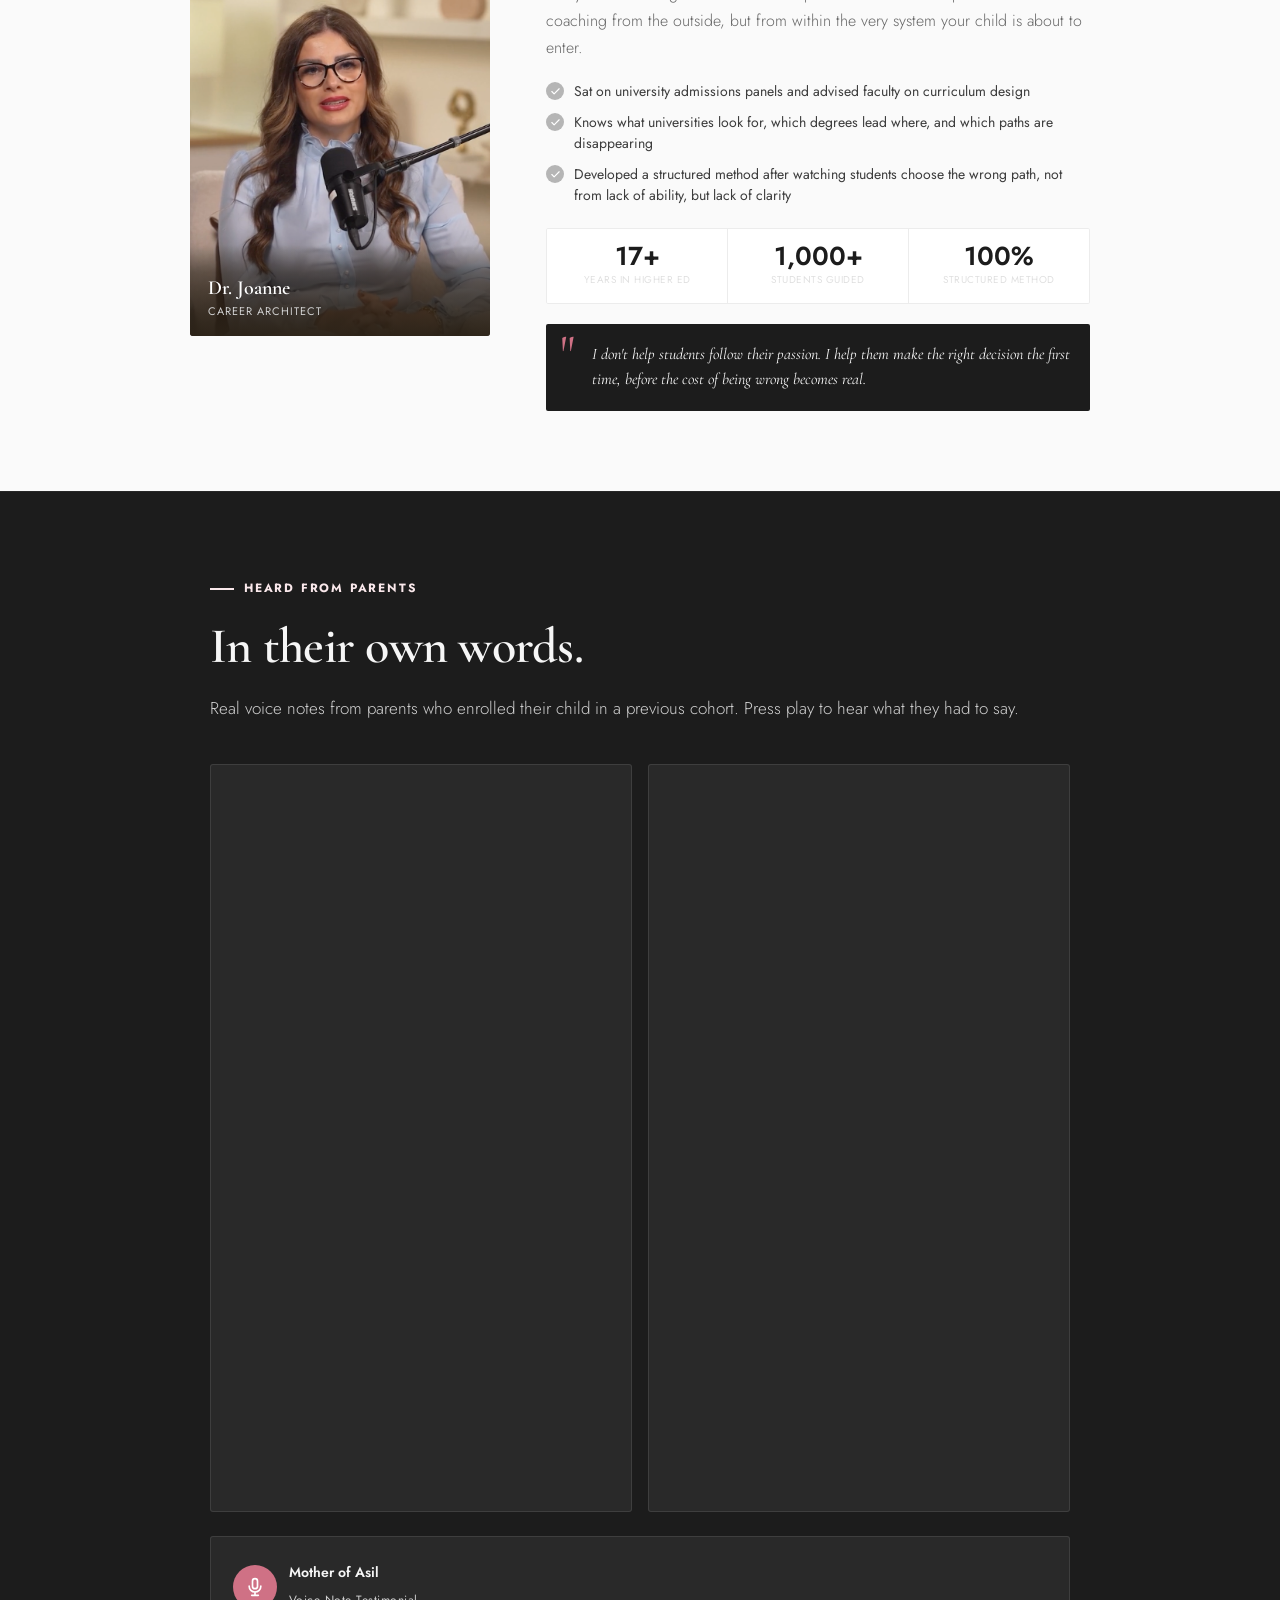
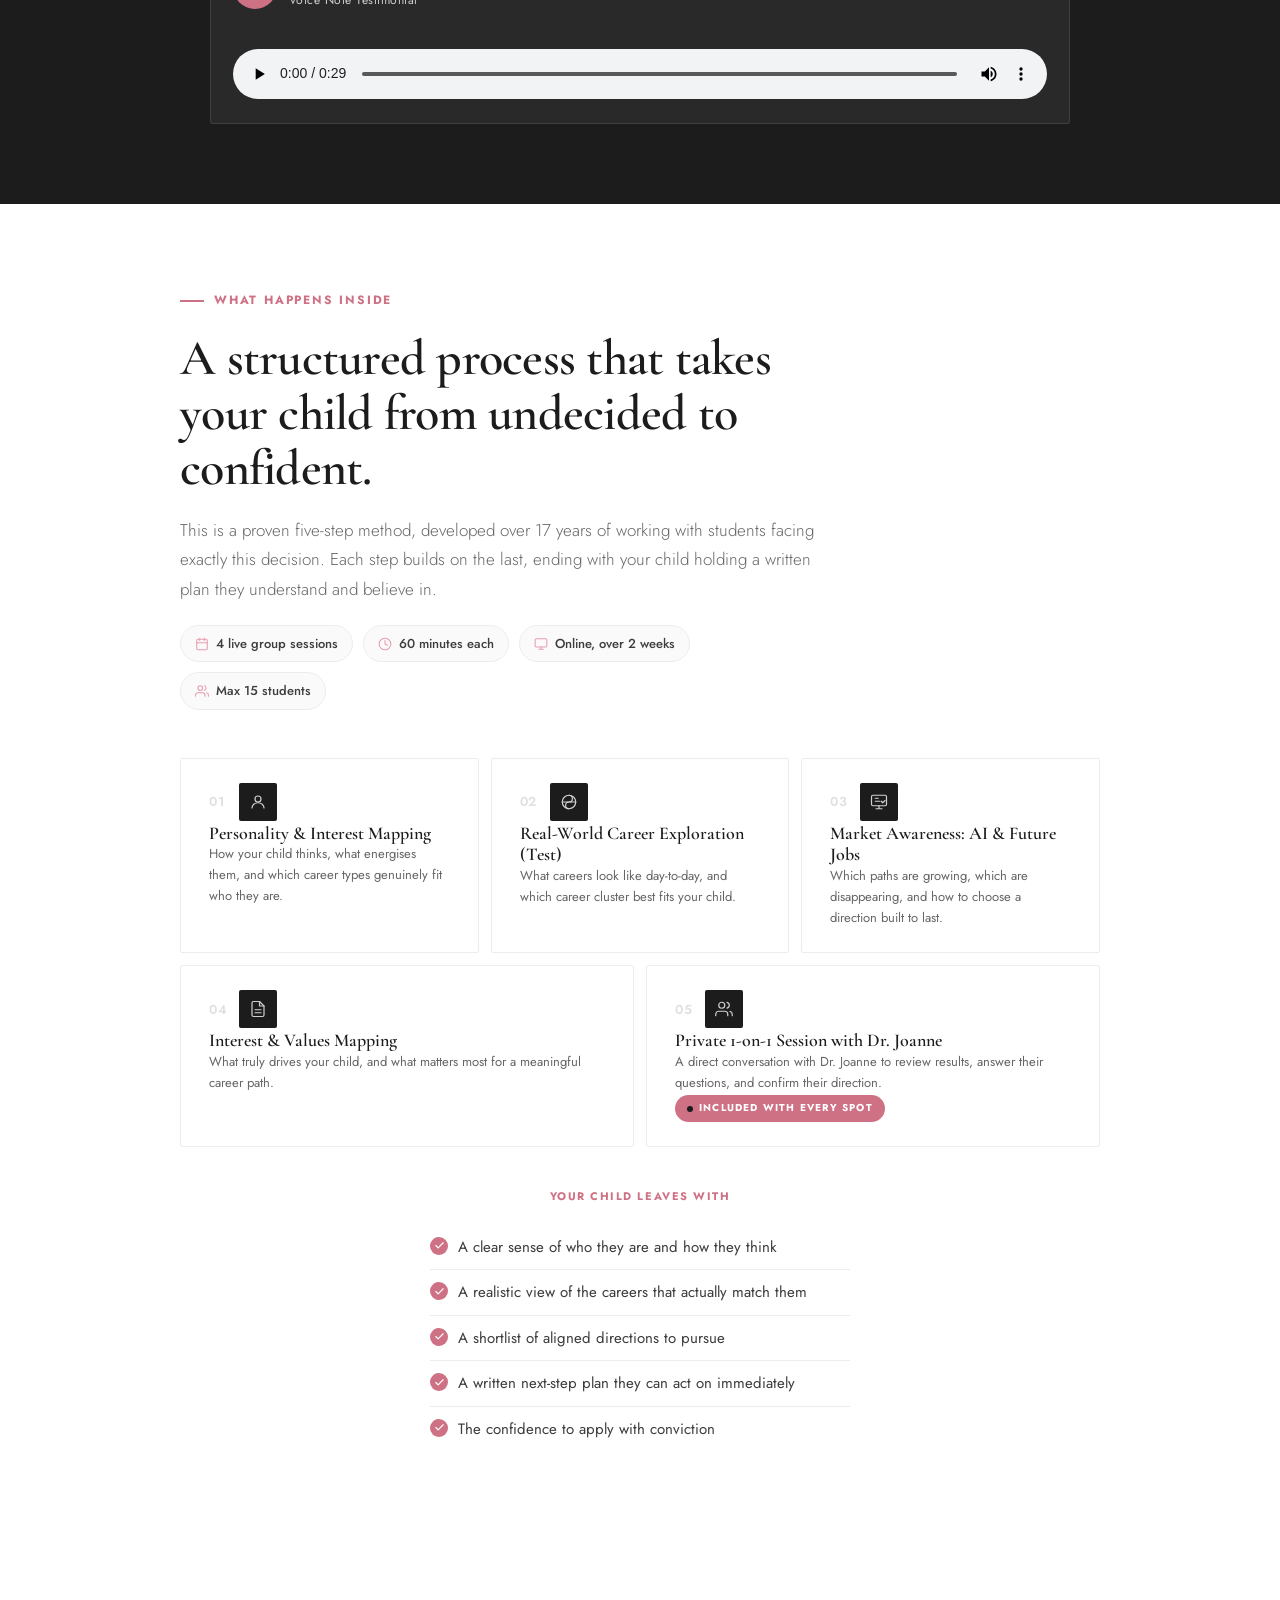
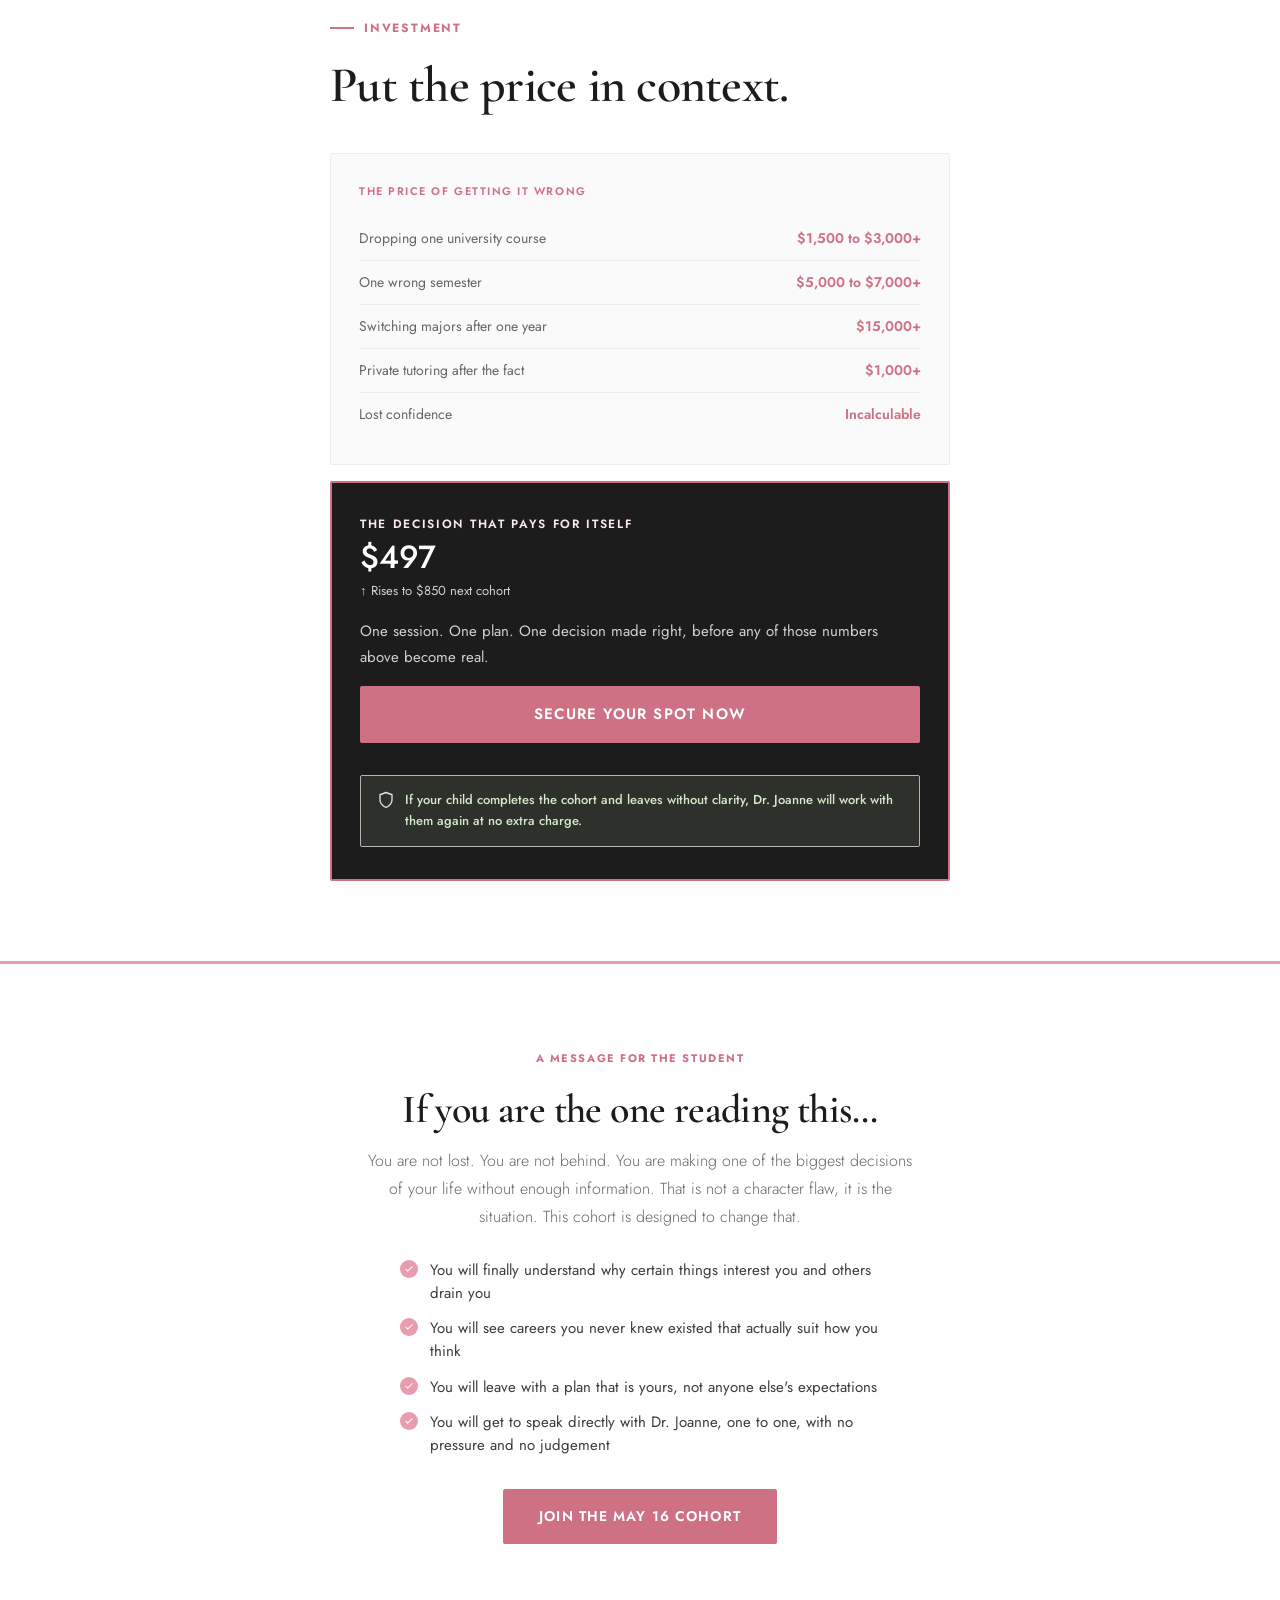
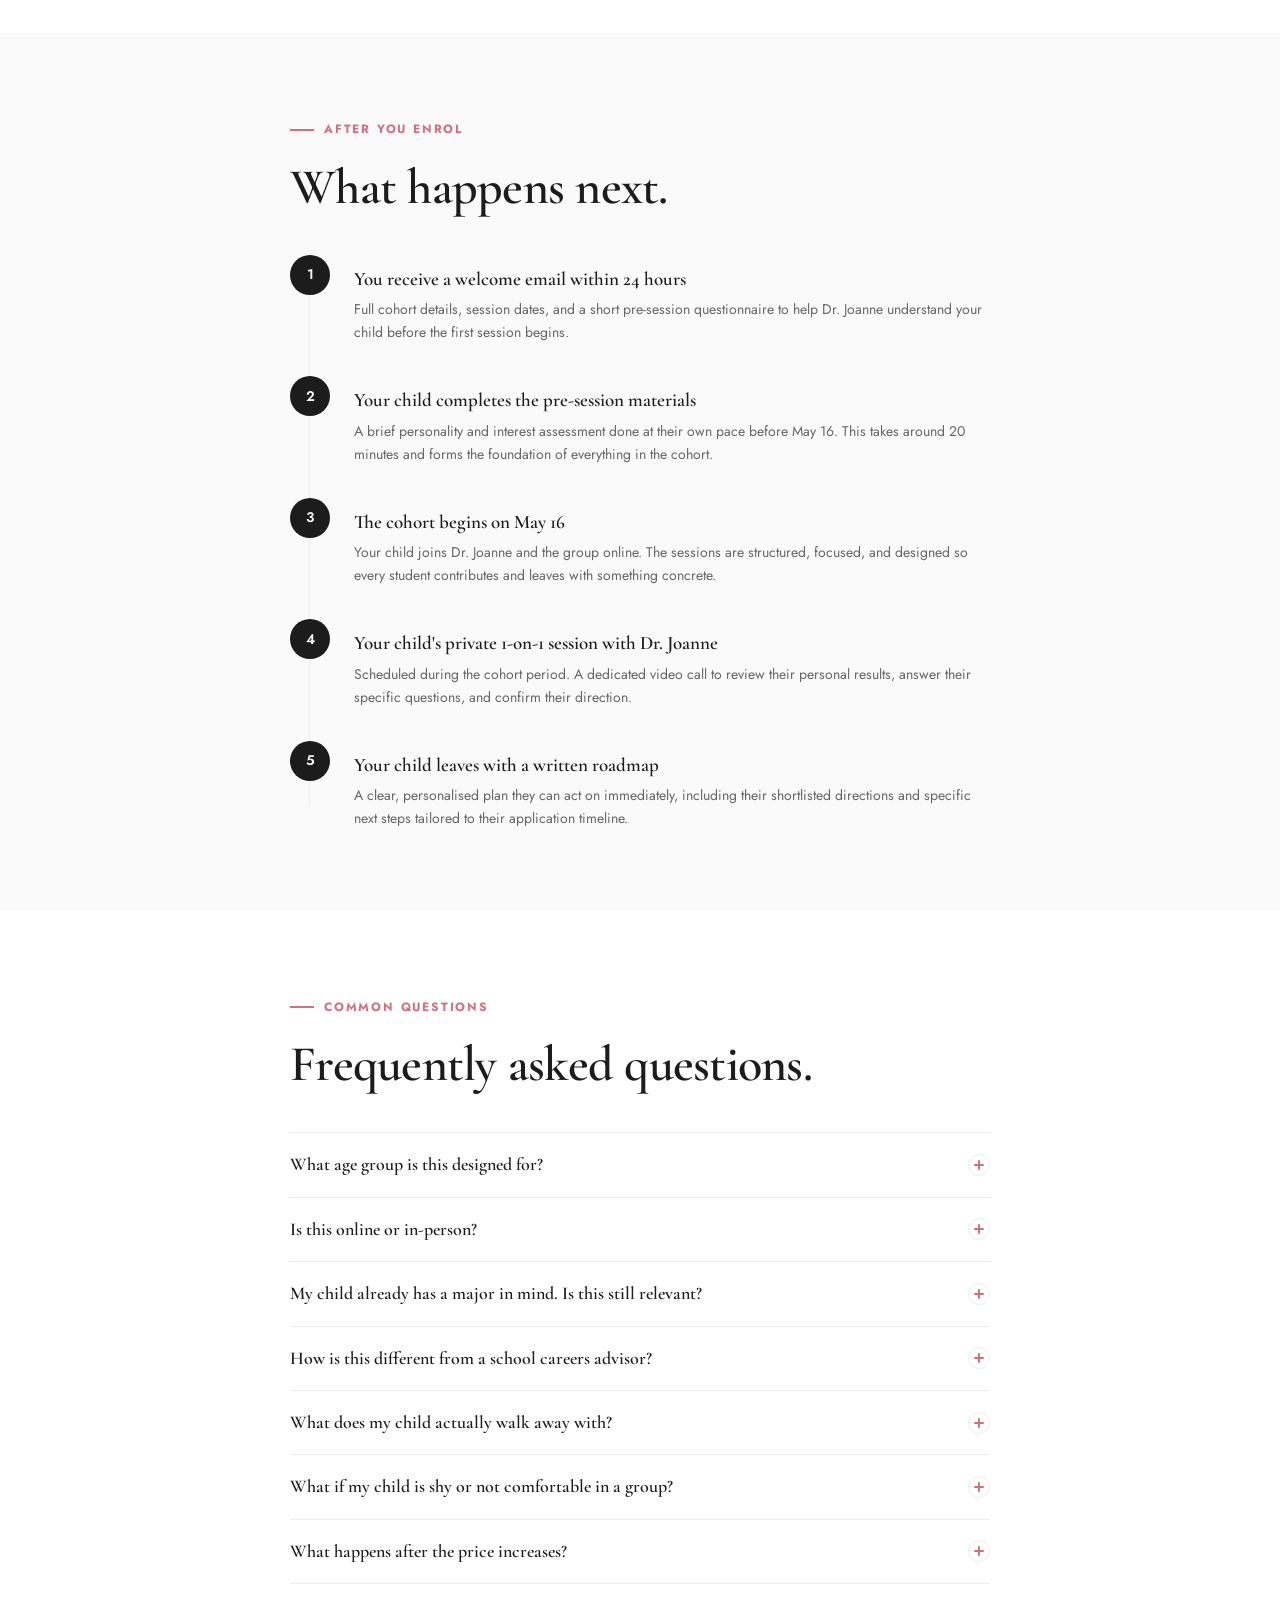
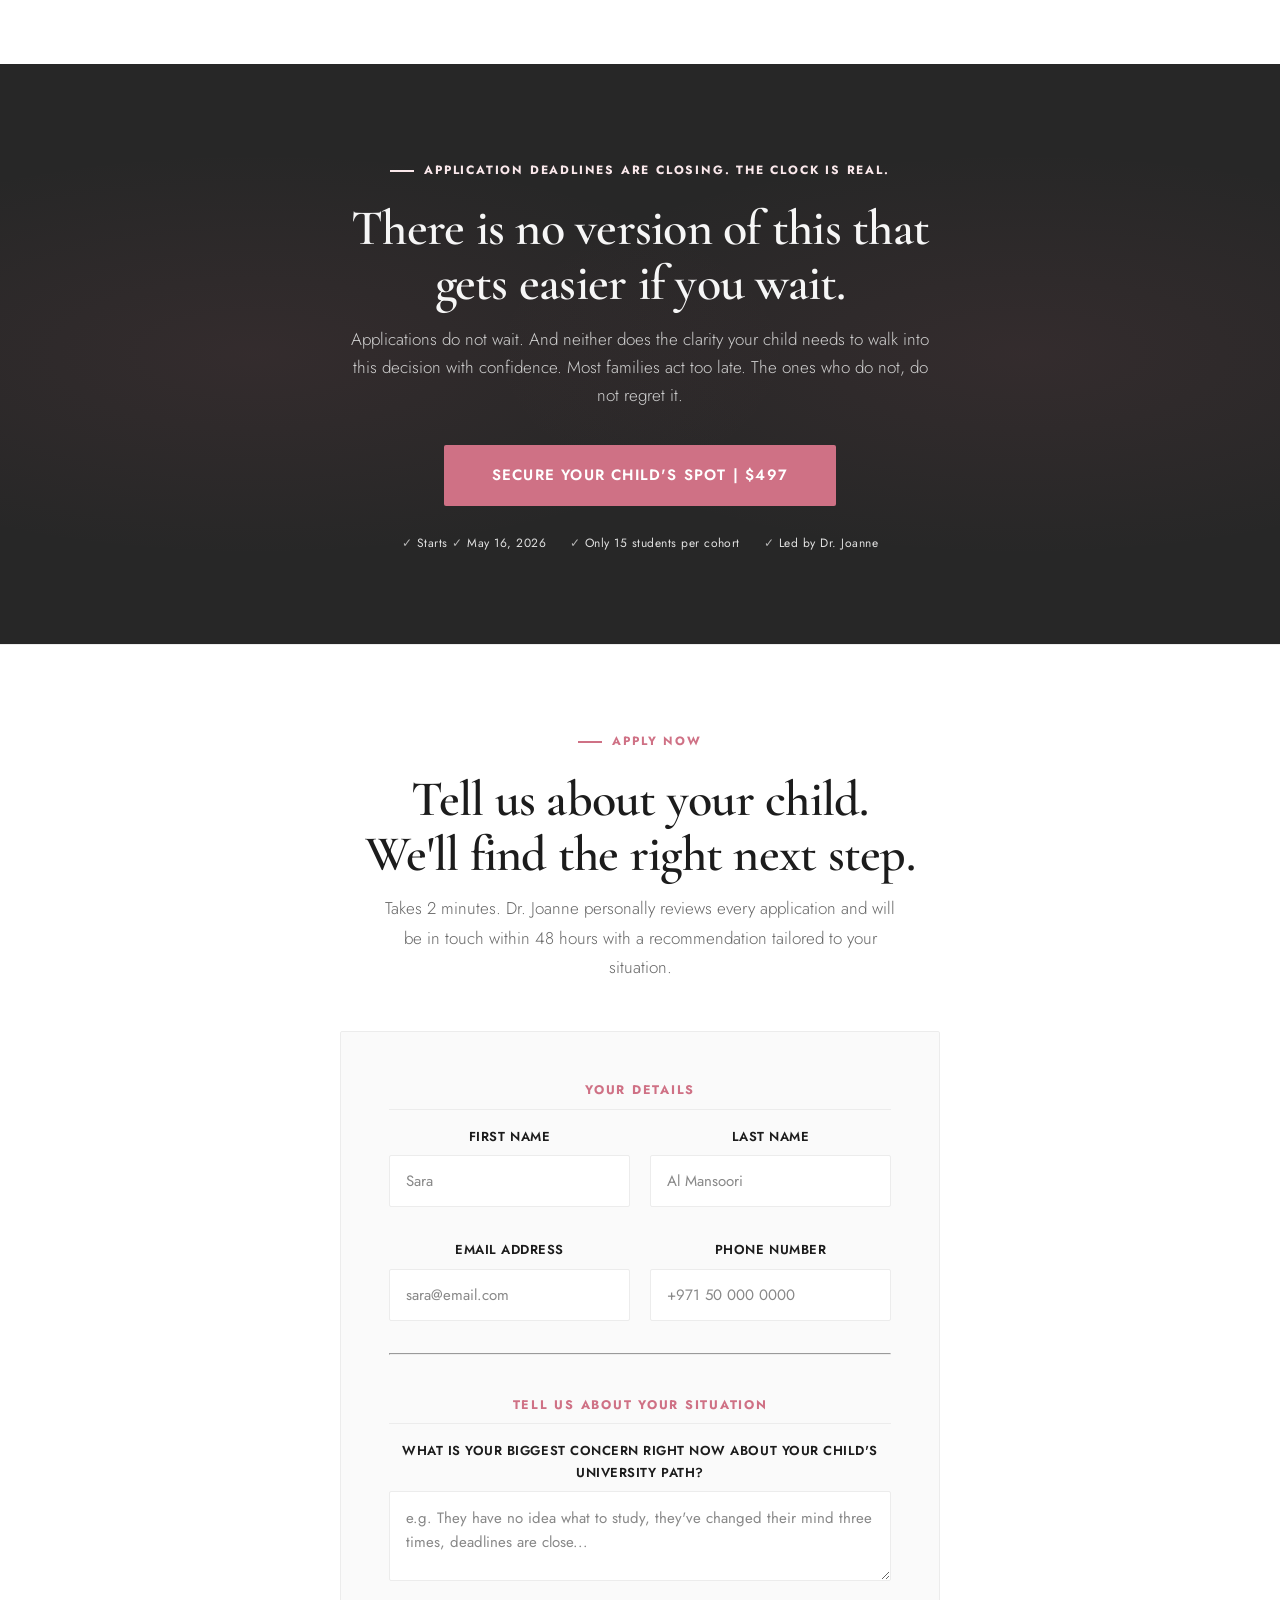
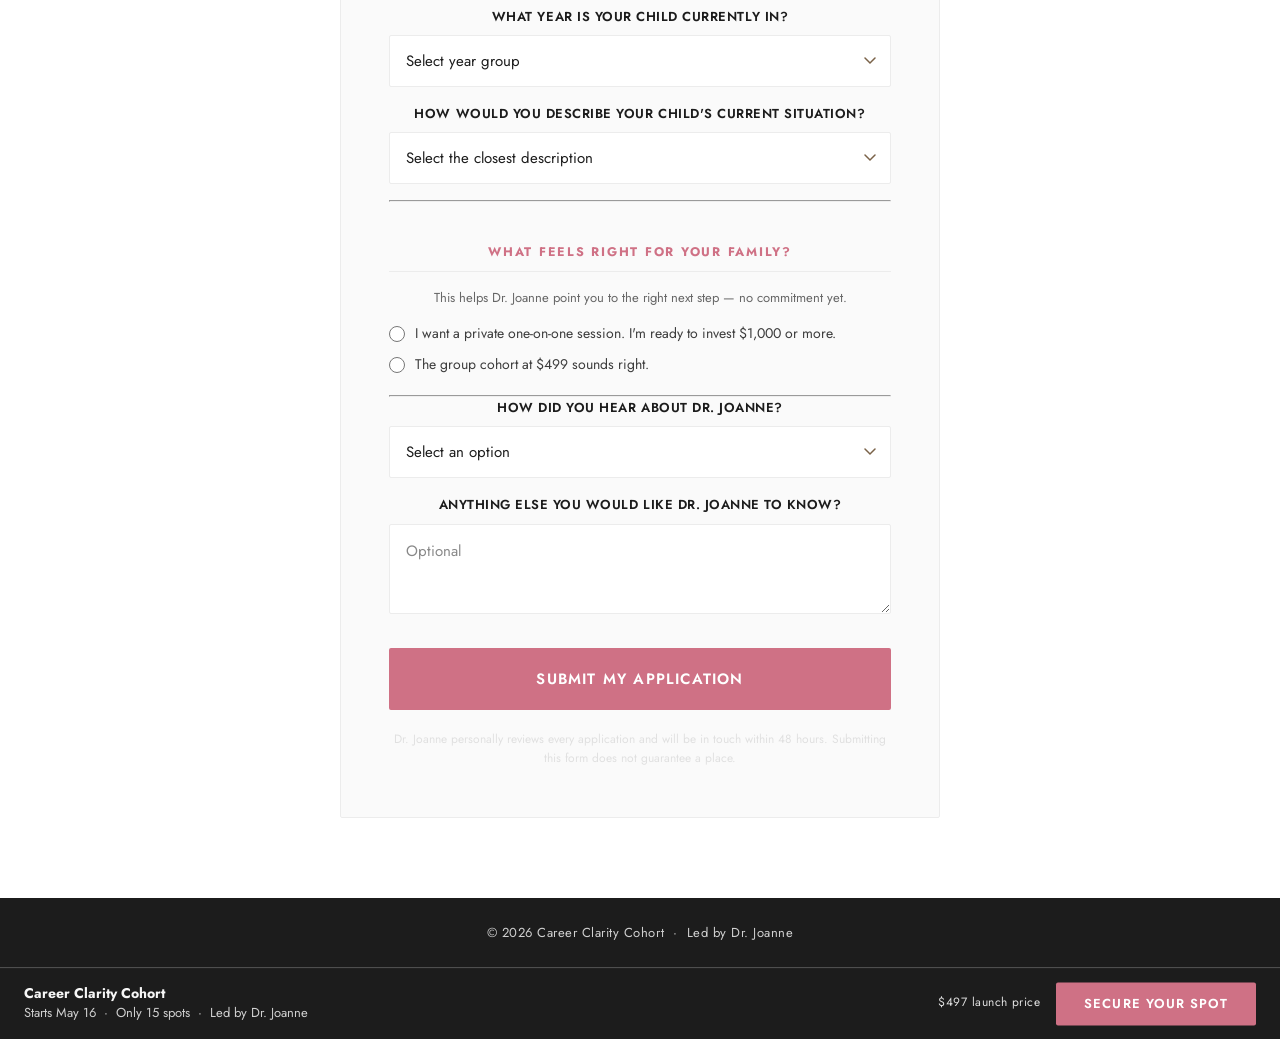
==== commit 82609604: "Remove 'not sure' option from form; simplify routing to two paths" ====
--- a/index.html
+++ b/index.html
@@ -568,10 +568,6 @@
               <input type="radio" name="investment" value="cohort">
               <span>The group cohort at $499 sounds right.</span>
             </label>
-            <label class="form-radio-item">
-              <input type="radio" name="investment" value="unsure">
-              <span>I'm not sure yet. I'd like to speak with Dr. Joanna first.</span>
-            </label>
           </div>
 
           <hr class="form-divider">
